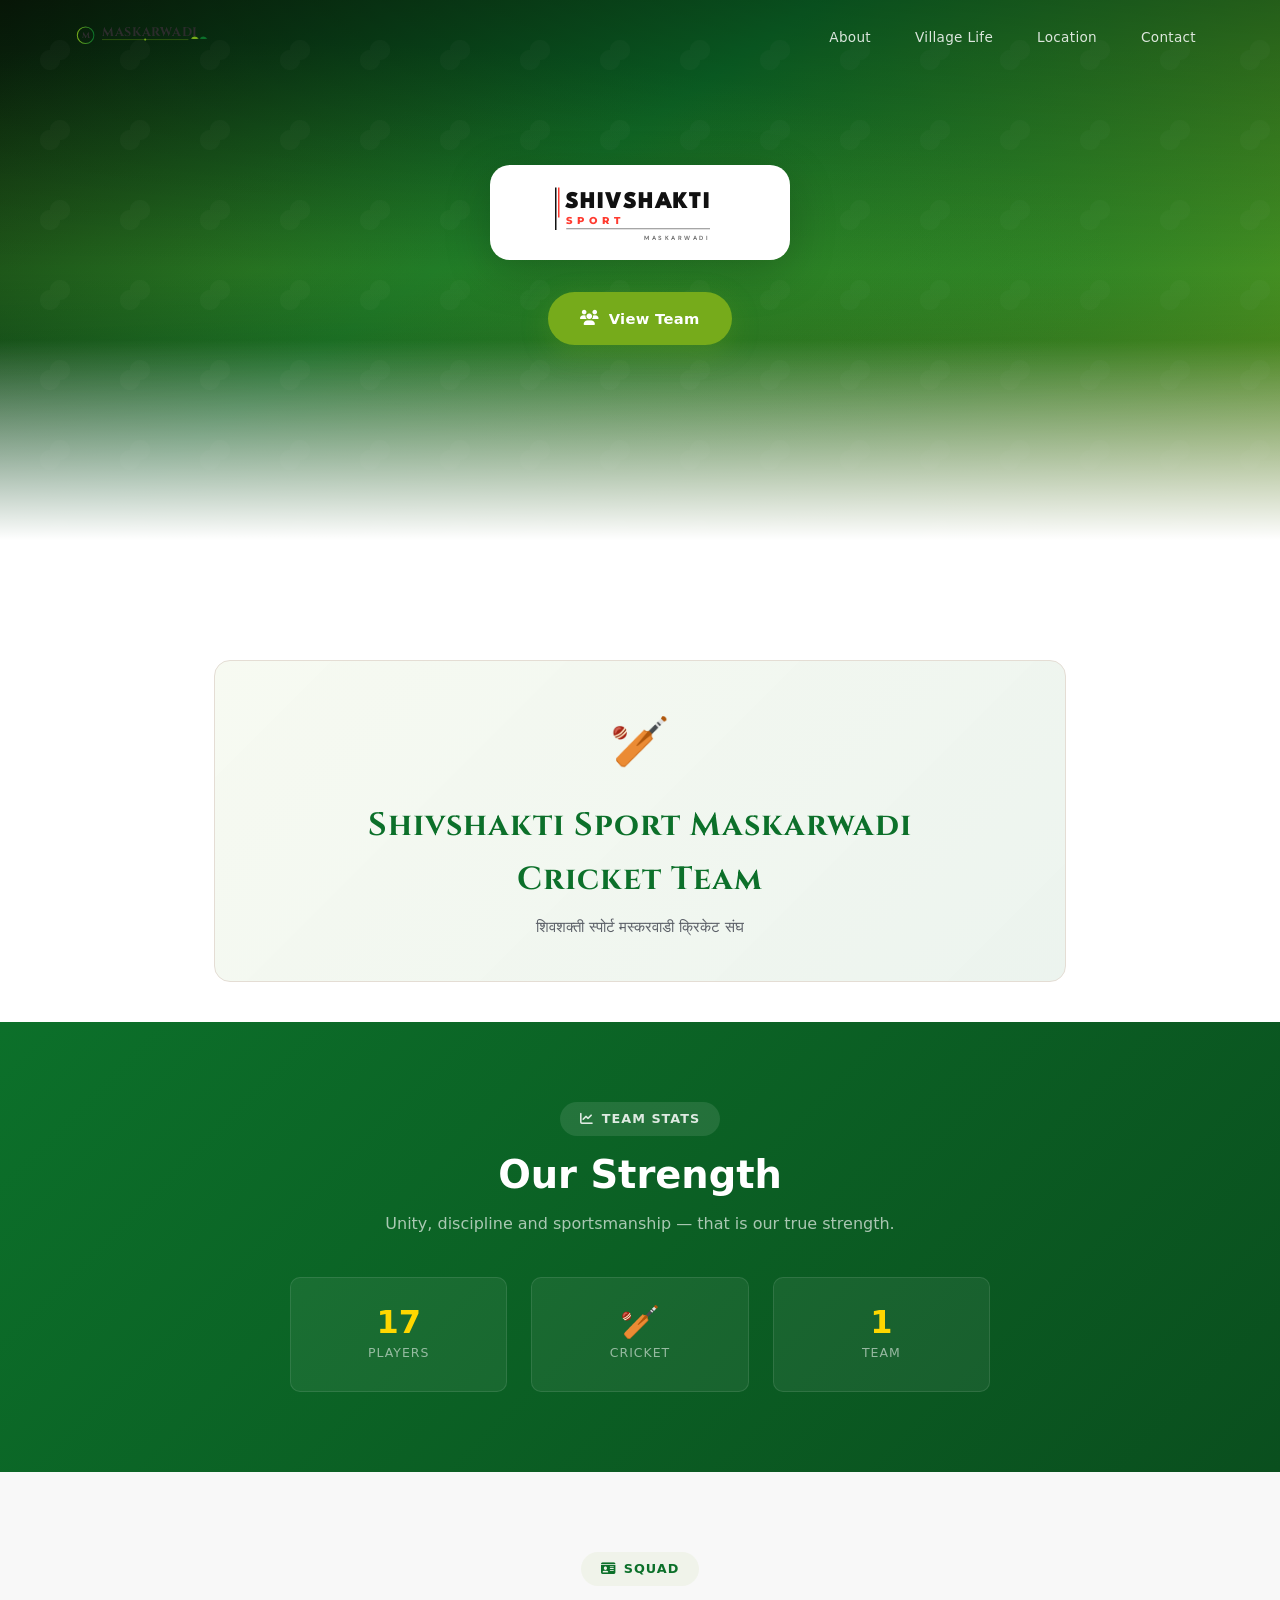
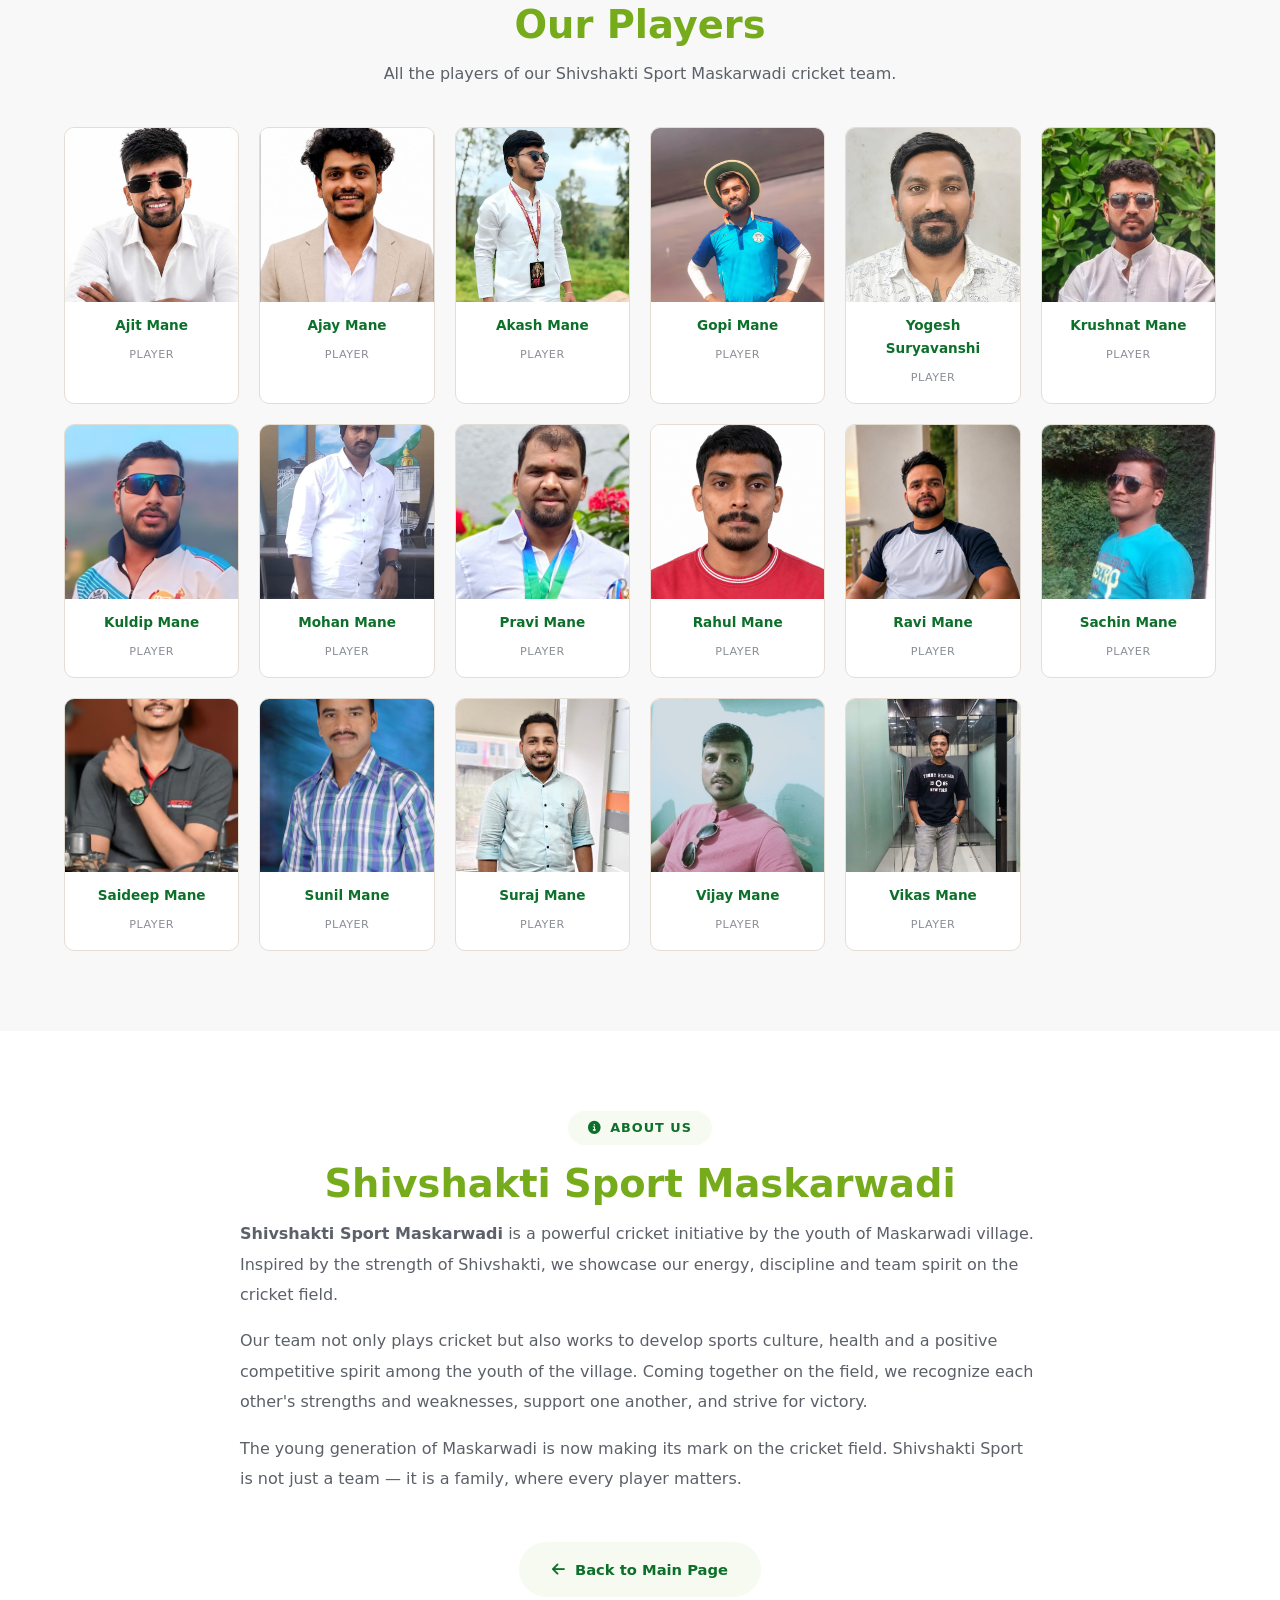
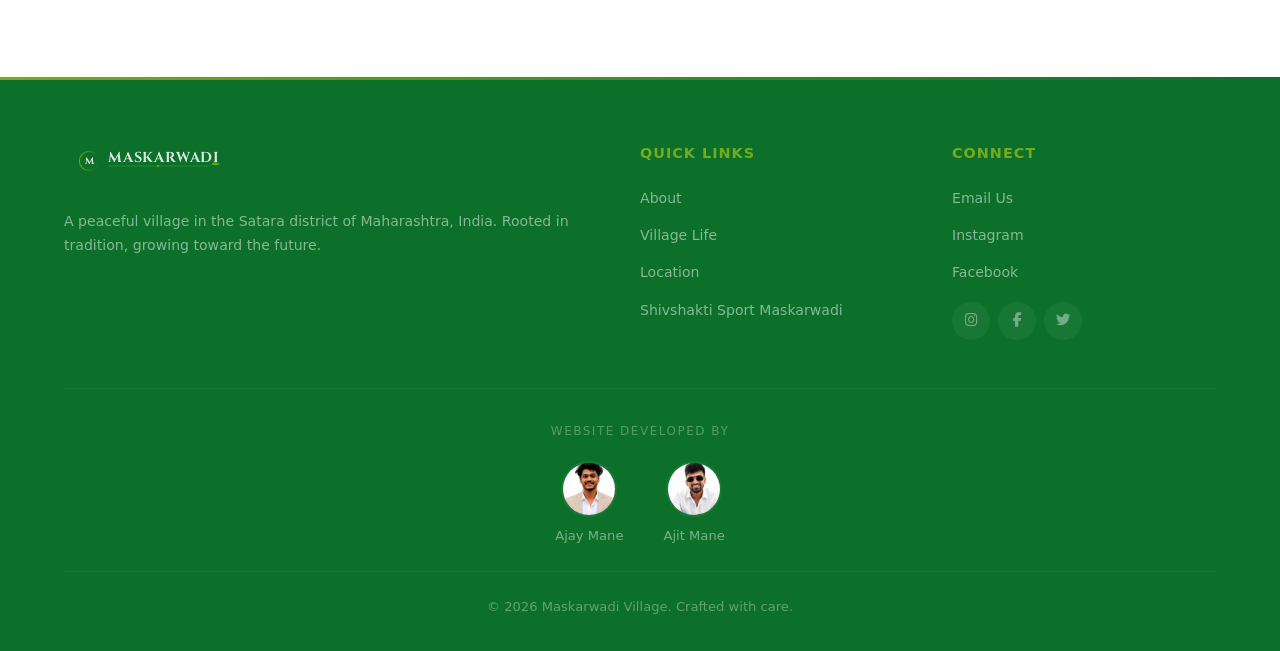
==== shivshakti-sport/index.html @ f5acf235 "Add SVG hero banner to Shivshakti Sport page with responsive sizing" ====
<!DOCTYPE html>
<html lang="en">
<head>
  <meta charset="UTF-8">
  <meta name="viewport" content="width=device-width, initial-scale=1.0">
  <meta name="description" content="Shivshakti Sport Maskarwadi — The pride of Maskarwadi cricket team. A symbol of sportsmanship, discipline and strength.">
  <title>Shivshakti Sport Maskarwadi Cricket Team</title>
  <link rel="preconnect" href="https://fonts.googleapis.com">
  <link rel="preconnect" href="https://fonts.gstatic.com" crossorigin>
  <link href="https://fonts.googleapis.com/css2?family=Cinzel:wght@600;700&family=Oswald:wght@500;600;700&family=League+Spartan:wght@900&family=Montserrat:wght@800&family=DM+Sans:wght@600&display=swap" rel="stylesheet">
  <link rel="stylesheet" href="/village.css">
  <link rel="stylesheet" href="https://cdnjs.cloudflare.com/ajax/libs/font-awesome/6.5.0/css/all.min.css">
  <link rel="icon" type="image/svg+xml" href="/favicon.svg">
  <style>
    /* ===== CRICKET TEAM PAGE STYLES ===== */

    /* ---- Hero ---- */
    .cricket-hero {
      position: relative;
      min-height: 60vh;
      display: flex;
      align-items: center;
      justify-content: center;
      background: linear-gradient(145deg, #0a1f0a 0%, #0C702A 40%, #76AB1B 100%);
      overflow: hidden;
      padding-top: 80px;
    }
    .cricket-hero::before {
      content: '';
      position: absolute;
      inset: 0;
      background:
        radial-gradient(ellipse at 20% 50%, rgba(118,171,27,0.25) 0%, transparent 60%),
        radial-gradient(ellipse at 80% 50%, rgba(12,112,42,0.35) 0%, transparent 60%),
        url("data:image/svg+xml,%3Csvg width='80' height='80' viewBox='0 0 80 80' xmlns='http://www.w3.org/2000/svg'%3E%3Cg fill='none' fill-rule='evenodd'%3E%3Cg fill='%23ffffff' fill-opacity='0.03'%3E%3Cpath d='M50 50c0-5.523 4.477-10 10-10s10 4.477 10 10-4.477 10-10 10c0 5.523-4.477 10-10 10s-10-4.477-10-10 4.477-10 10-10z'/%3E%3C/g%3E%3C/g%3E%3C/svg%3E");
      z-index: 0;
    }
    .cricket-hero .hero-overlay {
      position: absolute;
      inset: 0;
      z-index: 1;
      background: linear-gradient(180deg, rgba(0,0,0,0.30) 0%, transparent 50%, rgba(0,0,0,0.40) 100%);
    }
    .cricket-hero-content {
      position: relative;
      z-index: 2;
      text-align: center;
      padding: 40px 24px 50px;
      color: #fff;
      display: flex;
      flex-direction: column;
      align-items: center;
    }
    /* === Hero SVG Logo === */
    .hero-svg-wrap {
      width: 100%;
      max-width: 860px;
      border-radius: 20px;
      overflow: hidden;
      box-shadow: 0 12px 48px rgba(0,0,0,0.20);
      margin-bottom: 32px;
      line-height: 0;
    }
    .hero-svg-wrap svg {
      display: block;
      width: 100%;
      height: auto;
    }

    /* ---- Hero SVG Responsive ---- */
    @media (max-width: 768px) {
      .hero-svg-wrap { max-width: 95%; border-radius: 14px; }
    }
    @media (max-width: 480px) {
      .hero-svg-wrap { max-width: 98%; border-radius: 10px; }
    }

    /* ---- Sections ---- */
    .cricket-section {
      padding: 80px 0;
      position: relative;
    }
    .cricket-section--white { background: var(--bg); }
    .cricket-section--alt { background: var(--bg-alt); }
    .cricket-section--dark {
      background: linear-gradient(135deg, var(--green-dim), #0a4f1e);
      color: #fff;
    }

    .cricket-container {
      max-width: 1200px;
      margin: 0 auto;
      padding: 0 24px;
    }
    .cricket-container--narrow {
      max-width: 900px;
    }

    .cricket-section-tag {
      display: inline-flex;
      align-items: center;
      gap: 8px;
      padding: 6px 20px;
      border-radius: 50px;
      font-size: 0.8rem;
      font-weight: 600;
      letter-spacing: 1px;
      margin-bottom: 16px;
      text-transform: uppercase;
      background: var(--green-pale);
      color: var(--green-dim);
    }
    .cricket-section-tag--light {
      background: rgba(255,255,255,0.10);
      color: rgba(255,255,255,0.85);
    }
    .cricket-section-title {
      font-size: clamp(1.6rem, 3.5vw, 2.4rem);
      font-weight: 700;
      color: var(--green);
      margin-bottom: 12px;
      line-height: 1.2;
    }
    .cricket-section-title--light { color: #fff; }
    .cricket-section-sub {
      font-size: 1rem;
      color: var(--text-light);
      max-width: 600px;
      line-height: 1.7;
      margin-bottom: 40px;
    }
    .cricket-section-sub--light { color: rgba(255,255,255,0.65); }
    .cricket-text-center { text-align: center; }
    .cricket-text-center .cricket-section-sub { margin-left: auto; margin-right: auto; }

    /* ---- Team Title ---- */
    .team-title-wrap {
      text-align: center;
      padding: 40px 24px;
      border-radius: var(--radius);
      background: linear-gradient(135deg, var(--green-pale), var(--forest-pale));
      border: 1.5px solid var(--border-light);
    }
    .team-title-wrap .team-icon {
      font-size: 3rem;
      margin-bottom: 16px;
    }
    .team-title-wrap h2 {
      font-size: clamp(1.4rem, 3vw, 2rem);
      font-weight: 700;
      color: var(--green-dim);
      margin-bottom: 8px;
      font-family: 'Cinzel', Georgia, serif;
      letter-spacing: 1px;
    }
    .team-title-wrap p {
      font-size: 0.95rem;
      color: var(--text-light);
      margin: 0;
    }

    /* ---- Player Cards Grid ---- */
    .players-grid {
      display: grid;
      grid-template-columns: repeat(auto-fill, minmax(150px, 1fr));
      gap: 20px;
    }
    .player-card {
      background: var(--card-bg);
      border-radius: var(--radius-sm);
      border: 1.5px solid var(--border-light);
      overflow: hidden;
      transition: var(--transition);
      text-align: center;
      cursor: default;
    }
    .player-card:hover {
      transform: translateY(-5px);
      box-shadow: var(--shadow);
      border-color: var(--amber);
    }
    .player-card-img {
      width: 100%;
      aspect-ratio: 1 / 1;
      object-fit: cover;
      display: block;
      background: var(--bg-alt);
      transition: transform 0.4s ease;
    }
    .player-card:hover .player-card-img { transform: scale(1.05); }
    .player-card-body {
      padding: 12px 10px 14px;
    }
    .player-card-body h4 {
      font-size: 0.85rem;
      font-weight: 600;
      color: var(--green-dim);
      margin-bottom: 2px;
    }
    .player-card-body span {
      font-size: 0.7rem;
      color: var(--text-muted);
      text-transform: uppercase;
      letter-spacing: 0.5px;
    }
    .player-card .img-wrap {
      overflow: hidden;
    }

    /* ---- Team Stats ---- */
    .team-stats {
      display: grid;
      grid-template-columns: repeat(3, 1fr);
      gap: 24px;
      max-width: 700px;
      margin: 0 auto;
    }
    .team-stat {
      text-align: center;
      padding: 28px 16px;
      background: rgba(255,255,255,0.06);
      border-radius: var(--radius-sm);
      border: 1px solid rgba(255,255,255,0.10);
      transition: var(--transition);
    }
    .team-stat:hover {
      background: rgba(255,255,255,0.10);
      transform: translateY(-3px);
    }
    .team-stat .num {
      font-size: 2rem;
      font-weight: 800;
      color: #ffd700;
      line-height: 1;
      margin-bottom: 4px;
    }
    .team-stat .label {
      font-size: 0.78rem;
      color: rgba(255,255,255,0.55);
      text-transform: uppercase;
      letter-spacing: 1px;
    }

    /* ---- Description ---- */
    .desc-text {
      max-width: 800px;
      margin: 0 auto;
      font-size: 1rem;
      color: var(--text-light);
      line-height: 1.9;
    }
    .desc-text p { margin-bottom: 16px; }

    /* ---- Back Link ---- */
    .back-link-wrap {
      text-align: center;
      margin-top: 48px;
    }
    .back-link {
      display: inline-flex;
      align-items: center;
      gap: 10px;
      padding: 14px 32px;
      border-radius: 50px;
      background: var(--green-pale);
      color: var(--green-dim);
      font-weight: 600;
      font-size: 0.92rem;
      transition: var(--transition);
      border: 1.5px solid transparent;
    }
    .back-link:hover {
      background: var(--green);
      color: #fff;
      transform: translateY(-2px);
      box-shadow: var(--shadow-btn);
    }

    /* ---- Responsive ---- */
    @media (max-width: 992px) {
      .players-grid { grid-template-columns: repeat(4, 1fr); }
    }
    @media (max-width: 768px) {
      .cricket-hero { min-height: 50vh; }
      .cricket-hero-content { padding: 30px 16px 40px; }
      .cricket-section { padding: 48px 0; }
      .players-grid { grid-template-columns: repeat(3, 1fr); gap: 14px; }
      .team-stats { grid-template-columns: repeat(3, 1fr); gap: 12px; }
      .team-stat { padding: 20px 12px; }
      .team-stat .num { font-size: 1.5rem; }
    }
    @media (max-width: 480px) {
      .players-grid { grid-template-columns: repeat(2, 1fr); gap: 12px; }
      .player-card-body { padding: 8px 6px 10px; }
      .player-card-body h4 { font-size: 0.78rem; }
    }
  </style>
</head>
<body>

  <!-- ===== HEADER (exact same as index.html) ===== -->
  <header class="header" id="header">
    <div class="container">
      <a href="/" class="logo">
        <svg class="logo-svg" viewBox="0 0 900 220" xmlns="http://www.w3.org/2000/svg">
          <defs>
            <linearGradient id="hdrGrad" x1="0%" y1="0%" x2="100%" y2="0%">
              <stop offset="0%" stop-color="#76AB1B"/>
              <stop offset="100%" stop-color="#0C702A"/>
            </linearGradient>
          </defs>
          <g transform="translate(70,45)">
            <circle cx="55" cy="55" r="48" fill="none" stroke="url(#hdrGrad)" stroke-width="6"/>
            <text x="55" y="72" text-anchor="middle" font-family="Cinzel,Georgia,serif" font-size="48" font-weight="700" fill="currentColor">M</text>
          </g>
          <text x="220" y="105" font-family="Cinzel,Georgia,serif" font-size="72" font-weight="700" letter-spacing="4" fill="currentColor">MASKARWADI</text>
          <line x1="220" y1="125" x2="720" y2="125" stroke="#76AB1B" stroke-width="2"/>
          <circle cx="470" cy="125" r="6" fill="#76AB1B"/>
          <path d="M735 118 Q755 95 780 118 Q755 125 735 118Z" fill="#76AB1B"/>
          <path d="M785 118 Q805 95 830 118 Q805 125 785 118Z" fill="#0C702A"/>
        </svg>
      </a>
      <div class="nav-group">
        <nav>
          <ul class="nav-links" id="navLinks">
            <li><a href="/#about" onclick="closeNav()">About</a></li>
            <li><a href="/#life" onclick="closeNav()">Village Life</a></li>
            <li><a href="/#location" onclick="closeNav()">Location</a></li>
            <li><a href="/#contact" onclick="closeNav()">Contact</a></li>
          </ul>
        </nav>
        <button class="nav-toggle" id="navToggle" aria-label="Toggle navigation">
          <span></span><span></span><span></span>
        </button>
      </div>
    </div>
  </header>

  <!-- ===== CRICKET HERO ===== -->
  <section class="cricket-hero">
    <div class="hero-overlay"></div>
    <div class="cricket-hero-content">

      <div class="hero-svg-wrap">
        <svg viewBox="0 0 1200 380" xmlns="http://www.w3.org/2000/svg">
          <rect width="1200" height="380" fill="#ffffff"/>

          <!-- Side accent -->
          <rect x="260" y="90" width="6" height="170" fill="#111111"/>
          <rect x="272" y="90" width="6" height="120" fill="#FF3B30"/>

          <!-- SHIVSHAKTI -->
          <text x="300"
                y="170"
                font-family="'League Spartan', 'Arial Black', sans-serif"
                font-size="96"
                font-weight="900"
                letter-spacing="4"
                fill="#111111">
            SHIVSHAKTI
          </text>

          <!-- SPORT -->
          <text x="305"
                y="235"
                font-family="'Montserrat', Arial, sans-serif"
                font-size="38"
                font-weight="800"
                letter-spacing="20"
                fill="#FF3B30">
            SPORT
          </text>

          <!-- underline -->
          <line x1="305" y1="255" x2="880" y2="255"
                stroke="#111111"
                stroke-width="2"/>

          <!-- MASKARWADI -->
          <text x="880"
                y="300"
                text-anchor="end"
                font-family="'DM Sans', Arial, sans-serif"
                font-size="24"
                font-weight="600"
                letter-spacing="10"
                fill="#666666">
            MASKARWADI
          </text>
        </svg>
      </div>

      <a href="#team" class="btn btn-primary">
        <i class="fas fa-users"></i> View Team
      </a>
    </div>
  </section>

  <!-- ===== TEAM TITLE ===== -->
  <section class="cricket-section cricket-section--white" style="padding-top:120px;padding-bottom:40px;">
    <div class="cricket-container cricket-container--narrow">
      <div class="team-title-wrap">
        <div class="team-icon">🏏</div>
        <h2>Shivshakti Sport Maskarwadi<br>Cricket Team</h2>
        <p>शिवशक्ती स्पोर्ट मस्करवाडी क्रिकेट संघ</p>
      </div>
    </div>
  </section>

  <!-- ===== TEAM STATS ===== -->
  <section class="cricket-section cricket-section--dark">
    <div class="cricket-container">
      <div class="cricket-text-center">
        <span class="cricket-section-tag cricket-section-tag--light">
          <i class="fas fa-chart-line"></i> Team Stats
        </span>
        <h2 class="cricket-section-title cricket-section-title--light">Our Strength</h2>
        <p class="cricket-section-sub cricket-section-sub--light" style="margin-left:auto;margin-right:auto;">
          Unity, discipline and sportsmanship — that is our true strength.
        </p>
      </div>
      <div class="team-stats">
        <div class="team-stat">
          <div class="num">17</div>
          <div class="label">Players</div>
        </div>
        <div class="team-stat">
          <div class="num">🏏</div>
          <div class="label">Cricket</div>
        </div>
        <div class="team-stat">
          <div class="num">1</div>
          <div class="label">Team</div>
        </div>
      </div>
    </div>
  </section>

  <!-- ===== TEAM SQUAD ===== -->
  <section class="cricket-section cricket-section--alt" id="team">
    <div class="cricket-container">
      <div class="cricket-text-center">
        <span class="cricket-section-tag">
          <i class="fas fa-id-card"></i> Squad
        </span>
        <h2 class="cricket-section-title">Our Players</h2>
        <p class="cricket-section-sub" style="margin-left:auto;margin-right:auto;">
          All the players of our Shivshakti Sport Maskarwadi cricket team.
        </p>
      </div>

      <div class="players-grid">
        <!-- Ajit Mane -->
        <div class="player-card">
          <div class="img-wrap">
            <img src="/Images/ajit-mane.jpg" alt="Ajit Mane" class="player-card-img" loading="lazy">
          </div>
          <div class="player-card-body">
            <h4>Ajit Mane</h4>
            <span>Player</span>
          </div>
        </div>

        <!-- Ajay Mane -->
        <div class="player-card">
          <div class="img-wrap">
            <img src="/Images/Ajay Mane.jpeg" alt="Ajay Mane" class="player-card-img" loading="lazy">
          </div>
          <div class="player-card-body">
            <h4>Ajay Mane</h4>
            <span>Player</span>
          </div>
        </div>

        <!-- Akash Mane -->
        <div class="player-card">
          <div class="img-wrap">
            <img src="/Images/Akash.jpeg" alt="Akash Mane" class="player-card-img" loading="lazy">
          </div>
          <div class="player-card-body">
            <h4>Akash Mane</h4>
            <span>Player</span>
          </div>
        </div>

        <!-- Gopi Mane -->
        <div class="player-card">
          <div class="img-wrap">
            <img src="/Images/Gopi.jpeg" alt="Gopi Mane" class="player-card-img" loading="lazy">
          </div>
          <div class="player-card-body">
            <h4>Gopi Mane</h4>
            <span>Player</span>
          </div>
        </div>

        <!-- Yogesh Suryavanshi -->
        <div class="player-card">
          <div class="img-wrap">
            <img src="/Images/Yogesh.jpeg" alt="Yogesh Suryavanshi" class="player-card-img" loading="lazy">
          </div>
          <div class="player-card-body">
            <h4>Yogesh Suryavanshi</h4>
            <span>Player</span>
          </div>
        </div>

        <!-- Krushnat Mane -->
        <div class="player-card">
          <div class="img-wrap">
            <img src="/Images/Krushnat.jpeg" alt="Krushnat Mane" class="player-card-img" loading="lazy">
          </div>
          <div class="player-card-body">
            <h4>Krushnat Mane</h4>
            <span>Player</span>
          </div>
        </div>

        <!-- Kuldip Mane -->
        <div class="player-card">
          <div class="img-wrap">
            <img src="/Images/Kuldip.jpeg" alt="Kuldip Mane" class="player-card-img" loading="lazy">
          </div>
          <div class="player-card-body">
            <h4>Kuldip Mane</h4>
            <span>Player</span>
          </div>
        </div>

        <!-- Mohan Mane -->
        <div class="player-card">
          <div class="img-wrap">
            <img src="/Images/Mohan Mane.jpeg" alt="Mohan Mane" class="player-card-img" loading="lazy">
          </div>
          <div class="player-card-body">
            <h4>Mohan Mane</h4>
            <span>Player</span>
          </div>
        </div>

        <!-- Pravi Mane -->
        <div class="player-card">
          <div class="img-wrap">
            <img src="/Images/Pravi mane.jpeg" alt="Pravi Mane" class="player-card-img" loading="lazy">
          </div>
          <div class="player-card-body">
            <h4>Pravi Mane</h4>
            <span>Player</span>
          </div>
        </div>

        <!-- Rahul Mane -->
        <div class="player-card">
          <div class="img-wrap">
            <img src="/Images/Rahul Mane.jpeg" alt="Rahul Mane" class="player-card-img" loading="lazy">
          </div>
          <div class="player-card-body">
            <h4>Rahul Mane</h4>
            <span>Player</span>
          </div>
        </div>

        <!-- Ravi Mane -->
        <div class="player-card">
          <div class="img-wrap">
            <img src="/Images/Ravi.jpeg" alt="Ravi Mane" class="player-card-img" loading="lazy">
          </div>
          <div class="player-card-body">
            <h4>Ravi Mane</h4>
            <span>Player</span>
          </div>
        </div>

        <!-- Sachin Mane -->
        <div class="player-card">
          <div class="img-wrap">
            <img src="/Images/Sachin.jpeg" alt="Sachin Mane" class="player-card-img" loading="lazy">
          </div>
          <div class="player-card-body">
            <h4>Sachin Mane</h4>
            <span>Player</span>
          </div>
        </div>

        <!-- Saideep Mane -->
        <div class="player-card">
          <div class="img-wrap">
            <img src="/Images/Saideep mane.jpeg" alt="Saideep Mane" class="player-card-img" loading="lazy">
          </div>
          <div class="player-card-body">
            <h4>Saideep Mane</h4>
            <span>Player</span>
          </div>
        </div>

        <!-- Sunil Mane -->
        <div class="player-card">
          <div class="img-wrap">
            <img src="/Images/Sunil Mane.jpeg" alt="Sunil Mane" class="player-card-img" loading="lazy">
          </div>
          <div class="player-card-body">
            <h4>Sunil Mane</h4>
            <span>Player</span>
          </div>
        </div>

        <!-- Suraj Mane -->
        <div class="player-card">
          <div class="img-wrap">
            <img src="/Images/Suraj.jpeg" alt="Suraj Mane" class="player-card-img" loading="lazy">
          </div>
          <div class="player-card-body">
            <h4>Suraj Mane</h4>
            <span>Player</span>
          </div>
        </div>

        <!-- Vijay Mane -->
        <div class="player-card">
          <div class="img-wrap">
            <img src="/Images/Vijay mane.jpeg" alt="Vijay Mane" class="player-card-img" loading="lazy">
          </div>
          <div class="player-card-body">
            <h4>Vijay Mane</h4>
            <span>Player</span>
          </div>
        </div>

        <!-- Vikas Mane -->
        <div class="player-card">
          <div class="img-wrap">
            <img src="/Images/Vikas Mane.jpeg" alt="Vikas Mane" class="player-card-img" loading="lazy">
          </div>
          <div class="player-card-body">
            <h4>Vikas Mane</h4>
            <span>Player</span>
          </div>
        </div>
      </div>
    </div>
  </section>

  <!-- ===== ABOUT THE TEAM ===== -->
  <section class="cricket-section cricket-section--white">
    <div class="cricket-container cricket-container--narrow">
      <div class="cricket-text-center">
        <span class="cricket-section-tag">
          <i class="fas fa-info-circle"></i> About Us
        </span>
        <h2 class="cricket-section-title">Shivshakti Sport Maskarwadi</h2>
      </div>
      <div class="desc-text">
        <p>
          <strong>Shivshakti Sport Maskarwadi</strong> is a powerful cricket initiative by the youth of Maskarwadi village.
          Inspired by the strength of Shivshakti, we showcase our energy, discipline and team spirit on the cricket field.
        </p>
        <p>
          Our team not only plays cricket but also works to develop sports culture, health and a positive competitive
          spirit among the youth of the village. Coming together on the field, we recognize each other's strengths
          and weaknesses, support one another, and strive for victory.
        </p>
        <p>
          The young generation of Maskarwadi is now making its mark on the cricket field.
          Shivshakti Sport is not just a team — it is a family, where every player matters.
        </p>
      </div>
      <div class="back-link-wrap">
        <a href="/" class="back-link">
          <i class="fas fa-arrow-left"></i> Back to Main Page
        </a>
      </div>
    </div>
  </section>

  <!-- ===== FOOTER (exact same as index.html) ===== -->
  <footer class="footer">
    <div class="container">
      <div class="footer-grid">
        <div class="footer-brand">
          <svg class="footer-logo-svg" viewBox="0 0 900 220" xmlns="http://www.w3.org/2000/svg">
            <defs>
              <linearGradient id="ftrGrad" x1="0%" y1="0%" x2="100%" y2="0%">
                <stop offset="0%" stop-color="#76AB1B"/>
                <stop offset="100%" stop-color="#0C702A"/>
              </linearGradient>
            </defs>
            <g transform="translate(70,45)">
              <circle cx="55" cy="55" r="48" fill="none" stroke="url(#ftrGrad)" stroke-width="6"/>
              <text x="55" y="72" text-anchor="middle" font-family="Cinzel,Georgia,serif" font-size="48" font-weight="700" fill="#fff">M</text>
            </g>
            <text x="220" y="105" font-family="Cinzel,Georgia,serif" font-size="72" font-weight="700" letter-spacing="4" fill="#fff">MASKARWADI</text>
            <line x1="220" y1="125" x2="720" y2="125" stroke="#76AB1B" stroke-width="2"/>
            <circle cx="470" cy="125" r="6" fill="#76AB1B"/>
            <path d="M735 118 Q755 95 780 118 Q755 125 735 118Z" fill="#76AB1B"/>
            <path d="M785 118 Q805 95 830 118 Q805 125 785 118Z" fill="#0C702A"/>
          </svg>
          <p>A peaceful village in the Satara district of Maharashtra, India. Rooted in tradition, growing toward the future.</p>
        </div>
        <div>
          <h4>Quick Links</h4>
          <ul>
            <li><a href="/#about">About</a></li>
            <li><a href="/#life">Village Life</a></li>
            <li><a href="/#location">Location</a></li>
            <li><a href="/shivshakti-sport">Shivshakti Sport Maskarwadi</a></li>
          </ul>
        </div>
        <div>
          <h4>Connect</h4>
          <ul>
            <li><a href="mailto:maskarwadifoundation@gmail.com">Email Us</a></li>
            <li><a href="#">Instagram</a></li>
            <li><a href="#">Facebook</a></li>
          </ul>
          <div class="footer-social">
            <a href="#" aria-label="Instagram"><i class="fab fa-instagram"></i></a>
            <a href="#" aria-label="Facebook"><i class="fab fa-facebook-f"></i></a>
            <a href="#" aria-label="Twitter"><i class="fab fa-twitter"></i></a>
          </div>
        </div>
      </div>

      <div class="footer-dev">
        <h4>Website Developed By</h4>
        <div class="footer-dev-grid">
          <div class="footer-dev-card">
            <img src="/Images/ajay-mane.jpg" alt="Ajay Mane" class="footer-dev-img" loading="lazy">
            <span class="footer-dev-name">Ajay Mane</span>
          </div>
          <div class="footer-dev-card">
            <img src="/Images/ajit-mane.jpg" alt="Ajit Mane" class="footer-dev-img" loading="lazy">
            <span class="footer-dev-name">Ajit Mane</span>
          </div>
        </div>
      </div>

      <div class="footer-bottom">
        <p>&copy; 2026 Maskarwadi Village. Crafted with care.</p>
      </div>
    </div>
  </footer>

  <!-- ===== NAV TOGGLE SCRIPT ===== -->
  <script>
    const navToggle = document.getElementById('navToggle');
    const navLinks = document.getElementById('navLinks');
    navToggle.addEventListener('click', () => {
      navToggle.classList.toggle('open');
      navLinks.classList.toggle('open');
    });
    function closeNav() {
      navToggle.classList.remove('open');
      navLinks.classList.remove('open');
    }

    // ===== Header scroll effect =====
    const header = document.getElementById('header');
    window.addEventListener('scroll', () => {
      header.classList.toggle('scrolled', window.scrollY > 60);
    });

    // ===== Smooth click for nav links =====
    document.querySelectorAll('a[href^="#"]').forEach(anchor => {
      anchor.addEventListener('click', function(e) {
        const href = this.getAttribute('href');
        if (href === '#') return;
        e.preventDefault();
        const target = document.querySelector(href);
        if (target) {
          const offset = header.offsetHeight + 10;
          const targetPos = target.getBoundingClientRect().top + window.scrollY - offset;
          window.scrollTo({ top: targetPos, behavior: 'smooth' });
        }
      });
    });
  </script>
</body>
</html>
---- village.css ----
/* ============================================================
   MASKARWADI — Fresh Green & White
   Clean, professional, and vibrant.
   ============================================================ */

/* ===== RESET & BASE ===== */
*, *::before, *::after { box-sizing: border-box; margin: 0; padding: 0; }

:root {
  /* ---- Core Palette ---- */
  --green:         #76AB1B;
  --green-dim:     #0C702A;
  --green-pale:    rgba(118,171,27,0.06);
  --forest:        #0C702A;
  --forest-dim:    #095522;
  --forest-pale:   rgba(12,112,42,0.08);

  /* Buttons use the primary greens */
  --amber:         #76AB1B;
  --amber-dim:     #0C702A;
  --amber-pale:    rgba(118,171,27,0.12);

  /* ---- Backgrounds ---- */
  --bg:            #FFFFFF;
  --bg-alt:        #F8F8F8;
  --card-bg:       #FFFFFF;
  --white:         #FFFFFF;

  /* ---- Text ---- */
  --text:          #2C2C2C;
  --text-light:    #5C6068;
  --text-muted:    #8A8E96;

  /* ---- Borders & Surfaces ---- */
  --border:        #D4CCC2;
  --border-light:  #E4DDD4;
  --shadow-sm:     0 2px 8px rgba(0,0,0,0.04);
  --shadow:        0 8px 32px rgba(0,0,0,0.07);
  --shadow-lg:     0 16px 48px rgba(0,0,0,0.10);
  --shadow-btn:    0 8px 28px rgba(118,171,27,0.25);
  --radius:        16px;
  --radius-sm:     10px;
  --radius-full:   50px;

  /* ---- Transitions ---- */
  --transition:    0.35s cubic-bezier(0.25, 0.46, 0.45, 0.94);
  --transition-bounce: 0.5s cubic-bezier(0.34, 1.56, 0.64, 1);
}

html { scroll-behavior: smooth; }

body {
  font-family: 'Segoe UI', system-ui, -apple-system, sans-serif;
  color: var(--text);
  background: var(--bg);
  line-height: 1.7;
  overflow-x: hidden;
  -webkit-font-smoothing: antialiased;
}

::selection { background: var(--amber); color: #fff; }

img { max-width: 100%; height: auto; display: block; }
a { color: inherit; text-decoration: none; }
ul { list-style: none; }
.container { max-width: 1200px; margin: 0 auto; padding: 0 24px; }

/* ===== SCROLL INDICATOR ===== */
.scroll-progress {
  position: fixed; top: 0; left: 0; height: 3px;
  background: linear-gradient(90deg, var(--amber), var(--forest));
  z-index: 1001; width: 0%;
  transition: width 0.1s ease;
}

/* ============================================================
   HEADER
   ============================================================ */
.header {
  position: fixed; top: 0; left: 0; right: 0; z-index: 1000;
  padding: 18px 0;
  background: transparent;
  transition: var(--transition);
}
.header.scrolled {
  background: rgba(255,255,255,0.92);
  backdrop-filter: blur(18px);
  box-shadow: var(--shadow-sm);
  padding: 10px 0;
}
.header .container {
  display: flex; align-items: center; justify-content: space-between;
}
.logo { display: flex; align-items: center; flex-shrink: 0; }
.logo-svg { height: 38px; width: auto; flex-shrink: 0; }

.nav-group { display: flex; align-items: center; gap: 10px; }
.nav-links { display: flex; gap: 4px; align-items: center; }
.nav-links a {
  padding: 8px 20px; border-radius: var(--radius-full);
  font-size: 0.85rem; font-weight: 500;
  color: rgba(255,255,255,0.85);
  transition: var(--transition);
  white-space: nowrap;
  letter-spacing: 0.3px;
}
.header.scrolled .nav-links a { color: var(--text-light); }
.nav-links a:hover {
  background: rgba(255,255,255,0.08);
  color: #fff;
}
.header.scrolled .nav-links a:hover {
  background: var(--green-pale);
  color: var(--green);
}

/* ===== LANGUAGE TOGGLE ===== */
.lang-toggle {
  display: flex; align-items: center; gap: 3px;
  background: rgba(255,255,255,0.10);
  backdrop-filter: blur(8px);
  border: 1.5px solid rgba(255,255,255,0.15);
  border-radius: var(--radius-full);
  padding: 3px;
  flex-shrink: 0;
  margin-left: 6px;
  transition: var(--transition);
}
.header.scrolled .lang-toggle {
  background: var(--white);
  border-color: var(--border-light);
  box-shadow: var(--shadow-sm);
}
.lang-btn {
  padding: 5px 14px; border-radius: var(--radius-full);
  font-size: 0.78rem; font-weight: 600;
  border: none; cursor: pointer;
  background: transparent; color: rgba(255,255,255,0.6);
  transition: var(--transition);
  font-family: inherit;
  letter-spacing: 0.5px;
}
.header.scrolled .lang-btn { color: var(--text-muted); }
.lang-btn.active {
  background: var(--green);
  color: #fff;
}
.header.scrolled .lang-btn.active { color: #fff; }
.lang-btn:not(.active):hover { color: #fff; }
.header.scrolled .lang-btn:not(.active):hover { color: var(--text); }

.nav-toggle {
  display: none; flex-direction: column; gap: 5px;
  background: none; border: none; cursor: pointer; padding: 4px;
}
.nav-toggle span {
  width: 24px; height: 2px; border-radius: 2px;
  background: var(--white); transition: var(--transition);
}
.header.scrolled .nav-toggle span { background: var(--text); }

/* ============================================================
   HERO
   ============================================================ */
.hero {
  position: relative; min-height: 100vh;
  display: flex; align-items: center; justify-content: center;
  overflow: hidden;
}
.hero-bg { position: absolute; inset: 0; z-index: 0; }
.hero-bg img { width: 100%; height: 100%; object-fit: cover; }

.hero-overlay {
  position: absolute; inset: 0; z-index: 1;
  background: linear-gradient(135deg,
    rgba(12,112,42,0.55) 0%,
    rgba(118,171,27,0.18) 50%,
    rgba(12,112,42,0.35) 100%);
}
.hero-overlay::after {
  content: ''; position: absolute; bottom: 0; left: 0; right: 0;
  height: 200px;
  background: linear-gradient(transparent, var(--bg));
}
.hero-content {
  position: relative; z-index: 2; text-align: center;
  padding: 120px 24px 60px; max-width: 800px;
}
.hero-badge {
  display: inline-flex; align-items: center; gap: 8px;
  background: rgba(255,255,255,0.08);
  backdrop-filter: blur(12px);
  border: 1px solid rgba(255,255,255,0.15);
  padding: 8px 22px; border-radius: var(--radius-full);
  font-size: 0.85rem; font-weight: 500;
  color: rgba(255,255,255,0.90);
  margin-bottom: 28px;
  letter-spacing: 0.5px;
}
.hero-badge i { color: var(--amber); }
.hero h1 {
  font-size: clamp(2.4rem, 7vw, 4.8rem);
  font-weight: 700; line-height: 1.12;
  margin-bottom: 20px;
  color: #fff;
}
.hero p {
  font-size: 1.1rem; color: rgba(255,255,255,0.80);
  max-width: 600px; margin: 0 auto 36px;
  line-height: 1.7;
}
.hero-buttons { display: flex; gap: 12px; justify-content: center; flex-wrap: wrap; }

/* ---- Buttons ---- */
.btn {
  display: inline-flex; align-items: center; gap: 10px;
  padding: 14px 32px; border-radius: var(--radius-full);
  font-weight: 600; font-size: 0.92rem;
  transition: var(--transition); cursor: pointer;
  border: none; letter-spacing: 0.3px;
}
.btn-primary {
  background: var(--amber);
  color: #fff;
  box-shadow: var(--shadow-btn);
}
.btn-primary:hover {
  background: var(--amber-dim);
  transform: translateY(-2px);
  box-shadow: 0 12px 32px rgba(118,171,27,0.30);
}
.btn-secondary {
  background: rgba(255,255,255,0.10);
  backdrop-filter: blur(8px);
  border: 1.5px solid rgba(255,255,255,0.18);
  color: #fff;
}
.btn-secondary:hover {
  transform: translateY(-2px);
  background: rgba(118,171,27,0.10);
  border-color: var(--amber);
}

/* ---- Hero Scroll ---- */
.hero-scroll {
  position: absolute; bottom: 36px; left: 50%; transform: translateX(-50%);
  z-index: 2; display: flex; flex-direction: column; align-items: center;
  gap: 8px; color: rgba(255,255,255,0.5); font-size: 0.75rem;
  letter-spacing: 1.5px; text-transform: uppercase;
  animation: bob 2.5s ease-in-out infinite;
}
@keyframes bob {
  0%, 100% { transform: translateX(-50%) translateY(0); }
  50% { transform: translateX(-50%) translateY(-6px); }
}
.hero-scroll .mouse {
  width: 20px; height: 32px;
  border: 2px solid rgba(255,255,255,0.2);
  border-radius: 10px; position: relative;
}
.hero-scroll .mouse::after {
  content: ''; position: absolute; top: 6px; left: 50%; transform: translateX(-50%);
  width: 2px; height: 6px;
  background: var(--amber);
  border-radius: 2px;
  animation: scrollWheel 1.6s ease-in-out infinite;
}
@keyframes scrollWheel {
  0%, 100% { opacity: 1; transform: translateX(-50%) translateY(0); }
  50% { opacity: 0.2; transform: translateX(-50%) translateY(8px); }
}

/* ============================================================
   SECTION COMMON
   ============================================================ */
section { padding: 100px 0; position: relative; }

.section-tag {
  display: inline-flex; align-items: center; gap: 8px;
  padding: 6px 20px;
  border-radius: var(--radius-full);
  font-size: 0.8rem; font-weight: 600;
  letter-spacing: 0.5px; margin-bottom: 16px;
  text-transform: uppercase;
}
.section-tag--green {
  background: var(--green-pale);
  color: var(--green-dim);
}
.section-tag--forest {
  background: var(--forest-pale);
  color: var(--forest);
}
.section-title {
  font-size: clamp(1.8rem, 3.8vw, 2.6rem);
  font-weight: 700;
  color: var(--green);
  margin-bottom: 16px; line-height: 1.2;
  letter-spacing: -0.3px;
}
.section-subtitle {
  font-size: 1.05rem; color: var(--text-light);
  max-width: 600px; margin-bottom: 48px;
  line-height: 1.6;
}
.text-center { text-align: center; }
.text-center .section-subtitle { margin-left: auto; margin-right: auto; }

/* ============================================================
   DECORATIVE SECTION DIVIDERS
   ============================================================ */
.section-divider {
  position: relative; height: 60px; overflow: hidden;
  margin-top: -1px;
}
.section-divider svg {
  position: absolute; bottom: 0; width: 100%; height: 60px;
}
.section-divider--top { transform: rotate(180deg); }

/* ============================================================
   ABOUT SECTION
   ============================================================ */
.about-section {
  background: var(--white);
  position: relative;
}
.about-section::before {
  content: '';
  position: absolute; top: 0; left: 0; right: 0;
  height: 4px;
  background: linear-gradient(90deg, var(--amber), var(--forest), var(--green));
}
.about-grid {
  display: grid; grid-template-columns: 1fr 1fr;
  gap: 60px; align-items: start;
}
.about-image-wrap {
  position: relative; border-radius: var(--radius); overflow: hidden;
  box-shadow: var(--shadow-lg);
}
.about-image-wrap img {
  width: 100%; height: 450px; object-fit: cover;
  transition: transform 0.6s ease;
}
.about-image-wrap:hover img { transform: scale(1.04); }

.about-text h3 {
  font-size: 1.5rem;
  color: var(--green);
  margin-bottom: 16px;
  font-weight: 700;
}
.about-text p { margin-bottom: 16px; color: var(--text-light); line-height: 1.8; }
.about-text .highlight { color: var(--forest); font-weight: 600; }
.about-stats {
  display: grid; grid-template-columns: repeat(2, 1fr);
  gap: 16px; margin-top: 32px;
  max-width: 320px;
}
.about-stat {
  text-align: center; padding: 24px 16px;
  background: var(--card-bg);
  border-radius: var(--radius-sm);
  border: 1.5px solid var(--border-light);
  transition: var(--transition);
}
.about-stat:hover {
  transform: translateY(-3px);
  border-color: var(--amber);
  box-shadow: var(--shadow);
}
.about-stat .num {
  font-size: 1.75rem; font-weight: 800;
  color: var(--amber-dim);
  line-height: 1;
  margin-bottom: 4px;
}
.about-stat .label { font-size: 0.8rem; color: var(--text-muted); font-weight: 500; text-transform: uppercase; letter-spacing: 0.5px; }

/* ============================================================
   SVG ICON (shared)
   ============================================================ */
.svg-icon { width: 28px; height: 28px; }
.feature-icon .svg-icon { width: 28px; height: 28px; }
.svg-icon path, .svg-icon circle, .svg-icon rect, .svg-icon line {
  stroke: currentColor;
  stroke-width: 1.8;
  stroke-linecap: round;
  stroke-linejoin: round;
  fill: none;
}

/* ============================================================
   VILLAGE LIFE / FEATURES
   ============================================================ */
.features-section {
  background: var(--bg-alt);
  position: relative;
}
.features-grid {
  display: grid; grid-template-columns: repeat(3, 1fr);
  gap: 24px; margin-top: 16px;
}
.feature-card {
  background: var(--card-bg); padding: 32px 26px;
  border-radius: var(--radius);
  transition: var(--transition);
  text-align: center;
  border: 1.5px solid var(--border-light);
}
.feature-card:hover {
  transform: translateY(-4px);
  box-shadow: var(--shadow);
  border-color: var(--amber);
}
.feature-card:nth-child(3):hover,
.feature-card:nth-child(4):hover {
  border-color: var(--forest);
}

.feature-icon {
  width: 64px; height: 64px; border-radius: 50%;
  display: flex; align-items: center; justify-content: center;
  margin: 0 auto 18px;
  transition: var(--transition);
  color: var(--amber-dim);
  background: var(--amber-pale);
}
.feature-card:nth-child(3) .feature-icon,
.feature-card:nth-child(4) .feature-icon {
  background: var(--forest-pale);
  color: var(--forest);
}
.feature-card:nth-child(5) .feature-icon {
  background: var(--forest-pale);
  color: var(--forest);
}

.feature-card h3 {
  font-size: 1.1rem;
  color: var(--green);
  margin-bottom: 10px;
  font-weight: 600;
}
.feature-card p { font-size: 0.9rem; color: var(--text-light); line-height: 1.65; }

/* ============================================================
   LOCATION
   ============================================================ */
.location-section {
  background: var(--white);
  position: relative;
}
.location-grid { display: grid; grid-template-columns: 1fr 1fr; gap: 48px; align-items: center; }
.location-info h3 {
  font-size: 1.5rem;
  color: var(--forest);
  margin-bottom: 12px;
  font-weight: 700;
}
.location-info p { color: var(--text-light); margin-bottom: 20px; line-height: 1.8; }
.location-details { display: grid; gap: 12px; }
.location-detail {
  display: flex; align-items: center; gap: 16px;
  padding: 16px 20px;
  background: var(--card-bg);
  border-radius: var(--radius-sm);
  border: 1.5px solid var(--border-light);
  transition: var(--transition);
}
.location-detail:hover {
  transform: translateX(4px);
  border-color: var(--forest);
  box-shadow: var(--shadow-sm);
}
.location-detail .icon {
  width: 42px; height: 42px; border-radius: 50%;
  display: flex; align-items: center; justify-content: center; flex-shrink: 0;
  background: var(--forest-pale);
  color: var(--forest);
}
.location-detail:nth-child(3) .icon { background: var(--amber-pale); color: var(--amber-dim); }
.location-detail .icon .svg-icon { width: 18px; height: 18px; }
.location-detail .info h4 { font-size: 0.9rem; color: var(--green); font-weight: 600; }
.location-detail .info p { font-size: 0.82rem; color: var(--text-muted); margin: 0; }

.location-map {
  border-radius: var(--radius); overflow: hidden;
  box-shadow: var(--shadow-lg);
  height: 350px;
  border: 1.5px solid var(--border-light);
}
.location-map iframe { width: 100%; height: 100%; border: 0; }

/* ============================================================
   CTA
   ============================================================ */
.cta-section {
  background: linear-gradient(135deg, var(--green) 0%, var(--green-dim) 100%);
  position: relative; overflow: hidden;
}
.cta-section .container { position: relative; z-index: 1; text-align: center; }
.cta-section h2 {
  font-size: clamp(1.8rem, 3.5vw, 2.4rem);
  font-weight: 700;
  color: #fff;
  margin-bottom: 12px;
}
.cta-section p {
  color: rgba(255,255,255,0.70);
  font-size: 1rem; max-width: 520px;
  margin: 0 auto 32px;
  line-height: 1.7;
}
.cta-section .btn-secondary {
  background: var(--amber);
  color: #fff;
  border: none;
  font-size: 1rem;
  padding: 16px 40px;
  box-shadow: var(--shadow-btn);
}
.cta-section .btn-secondary:hover {
  background: var(--amber-dim);
  transform: translateY(-2px);
}

/* ============================================================
   FOOTER
   ============================================================ */
.footer {
  background: var(--green-dim);
  color: rgba(255,255,255,0.55);
  padding: 64px 0 32px;
  position: relative;
}
.footer::before {
  content: '';
  position: absolute; top: 0; left: 0; right: 0;
  height: 3px;
  background: linear-gradient(90deg, var(--amber), var(--forest));
}
.footer-grid { display: grid; grid-template-columns: 2fr 1fr 1fr; gap: 48px; margin-bottom: 48px; }
.footer-logo-svg { height: 44px; width: auto; margin-bottom: 16px; opacity: 0.85; }
.footer-brand p { font-size: 0.88rem; line-height: 1.7; color: rgba(255,255,255,0.5); }
.footer h4 {
  font-size: 0.9rem; margin-bottom: 18px;
  color: var(--amber);
  text-transform: uppercase;
  letter-spacing: 1px;
  font-weight: 600;
}
.footer ul li { margin-bottom: 10px; }
.footer ul li a {
  font-size: 0.88rem; transition: var(--transition);
  display: inline-flex; align-items: center; gap: 6px;
  color: rgba(255,255,255,0.5);
}
.footer ul li a:hover {
  color: var(--amber);
  transform: translateX(4px);
}
.footer-social { display: flex; gap: 8px; margin-top: 16px; }
.footer-social a {
  width: 38px; height: 38px; border-radius: 50%;
  display: flex; align-items: center; justify-content: center;
  transition: var(--transition);
  font-size: 0.9rem;
  background: rgba(255,255,255,0.05);
  color: rgba(255,255,255,0.4);
}
.footer-social a:hover {
  background: var(--amber);
  color: var(--green);
  transform: translateY(-2px);
}
.footer-bottom {
  border-top: 1px solid rgba(255,255,255,0.06);
  padding-top: 24px; text-align: center;
  font-size: 0.82rem;
  color: rgba(255,255,255,0.35);
}

/* ===== FOOTER DEVELOPER CREDIT ===== */
.footer-dev { text-align: center; padding: 32px 0 24px; border-top: 1px solid rgba(255,255,255,0.05); margin-top: 16px; }
.footer-dev h4 {
  font-size: 0.75rem; font-weight: 500;
  color: rgba(255,255,255,0.3);
  margin-bottom: 20px; letter-spacing: 1.5px; text-transform: uppercase;
  -webkit-text-fill-color: rgba(255,255,255,0.3);
}
.footer-dev-grid { display: flex; justify-content: center; gap: 40px; flex-wrap: wrap; }
.footer-dev-card { display: flex; flex-direction: column; align-items: center; gap: 8px; transition: var(--transition); }
.footer-dev-card:hover { transform: translateY(-3px); }
.footer-dev-img {
  width: 56px; height: 56px; border-radius: 50%;
  object-fit: cover;
  border: 2px solid rgba(255,255,255,0.06);
  transition: var(--transition);
}
.footer-dev-card:hover .footer-dev-img { border-color: var(--amber); }
.footer-dev-name { font-size: 0.82rem; color: rgba(255,255,255,0.45); font-weight: 500; }

/* ============================================================
   SCROLL REVEAL ANIMATIONS
   ============================================================ */
.reveal { opacity: 0; transform: translateY(30px); transition: all 0.7s cubic-bezier(0.25, 0.46, 0.45, 0.94); }
.reveal.visible { opacity: 1; transform: translateY(0); }
.reveal-left { opacity: 0; transform: translateX(-35px); transition: all 0.7s cubic-bezier(0.25, 0.46, 0.45, 0.94); }
.reveal-left.visible { opacity: 1; transform: translateX(0); }
.reveal-right { opacity: 0; transform: translateX(35px); transition: all 0.7s cubic-bezier(0.25, 0.46, 0.45, 0.94); }
.reveal-right.visible { opacity: 1; transform: translateX(0); }
.reveal-scale { opacity: 0; transform: scale(0.92); transition: all 0.7s cubic-bezier(0.25, 0.46, 0.45, 0.94); }
.reveal-scale.visible { opacity: 1; transform: scale(1); }
.delay-1 { transition-delay: 0.1s; }
.delay-2 { transition-delay: 0.2s; }
.delay-3 { transition-delay: 0.3s; }
.delay-4 { transition-delay: 0.4s; }

/* ============================================================
   RESPONSIVE
   ============================================================ */
@media (max-width: 992px) {
  .about-grid { grid-template-columns: 1fr; gap: 40px; }
  .about-image-wrap img { height: 300px; }
  .features-grid { grid-template-columns: repeat(2, 1fr); }
  .location-grid { grid-template-columns: 1fr; }
  .footer-grid { grid-template-columns: repeat(2, 1fr); }
}

@media (max-width: 768px) {
  .nav-links {
    display: none; position: fixed; top: 0; left: 0; right: 0; bottom: 0;
    background: linear-gradient(135deg, rgba(12,112,42,0.97), rgba(9,85,34,0.95));
    flex-direction: column; justify-content: center; gap: 4px; z-index: 999;
  }
  .nav-links.open { display: flex; }
  .header.scrolled .nav-links a { color: rgba(255,255,255,0.85); }
  .nav-links a { font-size: 1.15rem; padding: 14px 30px; }
  .lang-toggle { margin-left: auto; margin-right: 8px; }
  .header.scrolled .lang-toggle { background: rgba(255,255,255,0.10); border-color: rgba(255,255,255,0.12); }
  .header.scrolled .lang-btn { color: rgba(255,255,255,0.6); }
  .header.scrolled .lang-btn.active { background: var(--green); color: #fff; }
  .header.scrolled .lang-btn:not(.active):hover { color: #fff; }
  .nav-toggle { display: flex; z-index: 1000; }
  .nav-toggle.open span:nth-child(1) { transform: rotate(45deg) translate(5px, 5px); background: var(--amber); }
  .nav-toggle.open span:nth-child(2) { opacity: 0; }
  .nav-toggle.open span:nth-child(3) { transform: rotate(-45deg) translate(5px, -5px); background: var(--amber); }
  .header.scrolled .nav-toggle span { background: var(--white); }
  .features-grid { grid-template-columns: 1fr; }
  .about-stats { grid-template-columns: repeat(2, 1fr); }
  .footer-grid { grid-template-columns: 1fr; }
  .hero h1 { font-size: 2.4rem; }
  section { padding: 60px 0; }
  .section-divider { height: 35px; }
  .section-divider svg { height: 35px; }
}

@media (max-width: 480px) {
  .about-stats { grid-template-columns: 1fr; }
  .hero-buttons .btn { width: 100%; justify-content: center; }
  .hero h1 { font-size: 2rem; }
  .logo-svg { height: 30px; }
  .about-image-wrap img { height: 220px; }
  .location-map { height: 260px; }
  .hero-content { padding: 100px 16px 50px; }
  section { padding: 48px 0; }
  .section-title { font-size: 1.5rem; }
  .container { padding: 0 16px; }
}

/* ============================================================
   PAGE LOADER
   ============================================================ */
.page-loader {
  position: fixed;
  inset: 0;
  z-index: 9999;
  background: #FFFFFF;
  display: flex;
  align-items: center;
  justify-content: center;
  opacity: 1;
  visibility: visible;
  transition: opacity 0.5s ease, visibility 0.5s ease;
}
.page-loader.hidden {
  opacity: 0;
  visibility: hidden;
  pointer-events: none;
}
.loader-content {
  display: flex;
  align-items: center;
  justify-content: center;
}
.loader-content svg {
  max-width: 90vw;
  height: auto;
}

@media (max-width: 480px) {
  .loader-content svg {
    max-width: 95vw;
  }
}
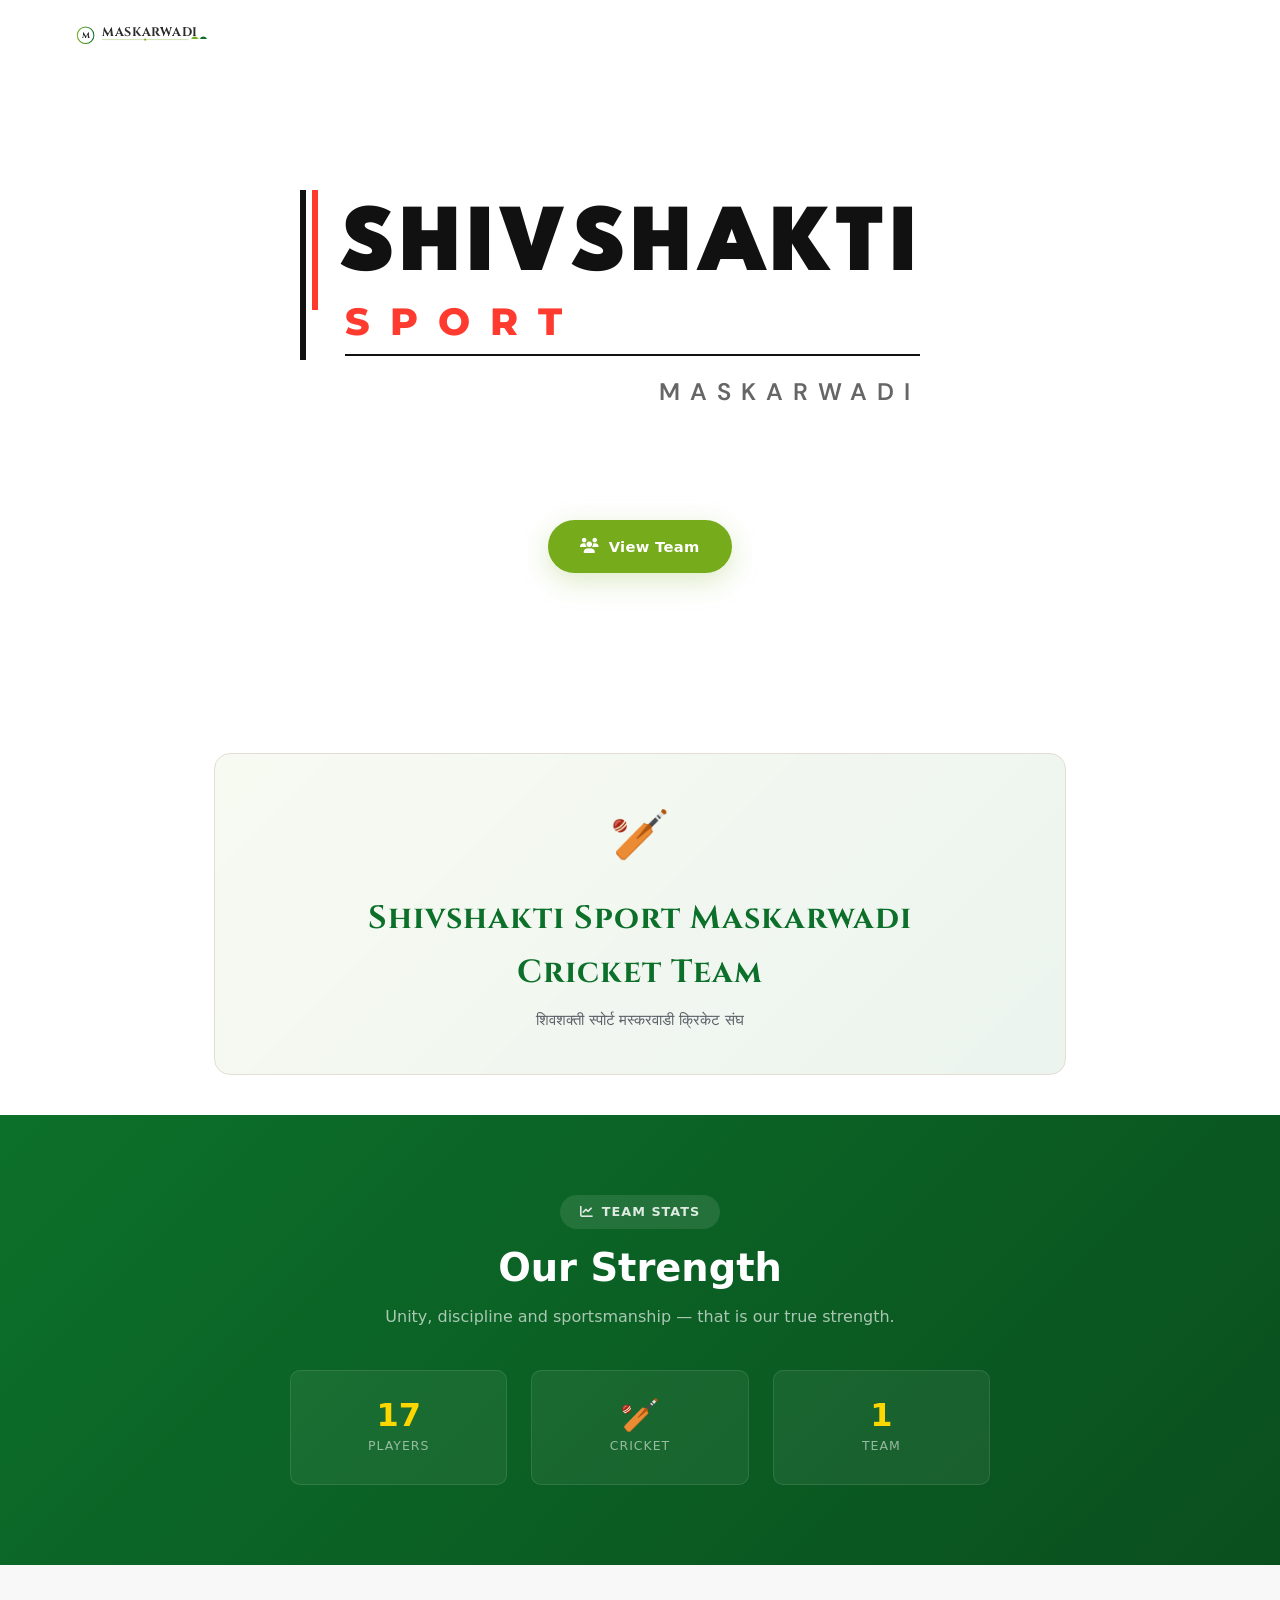
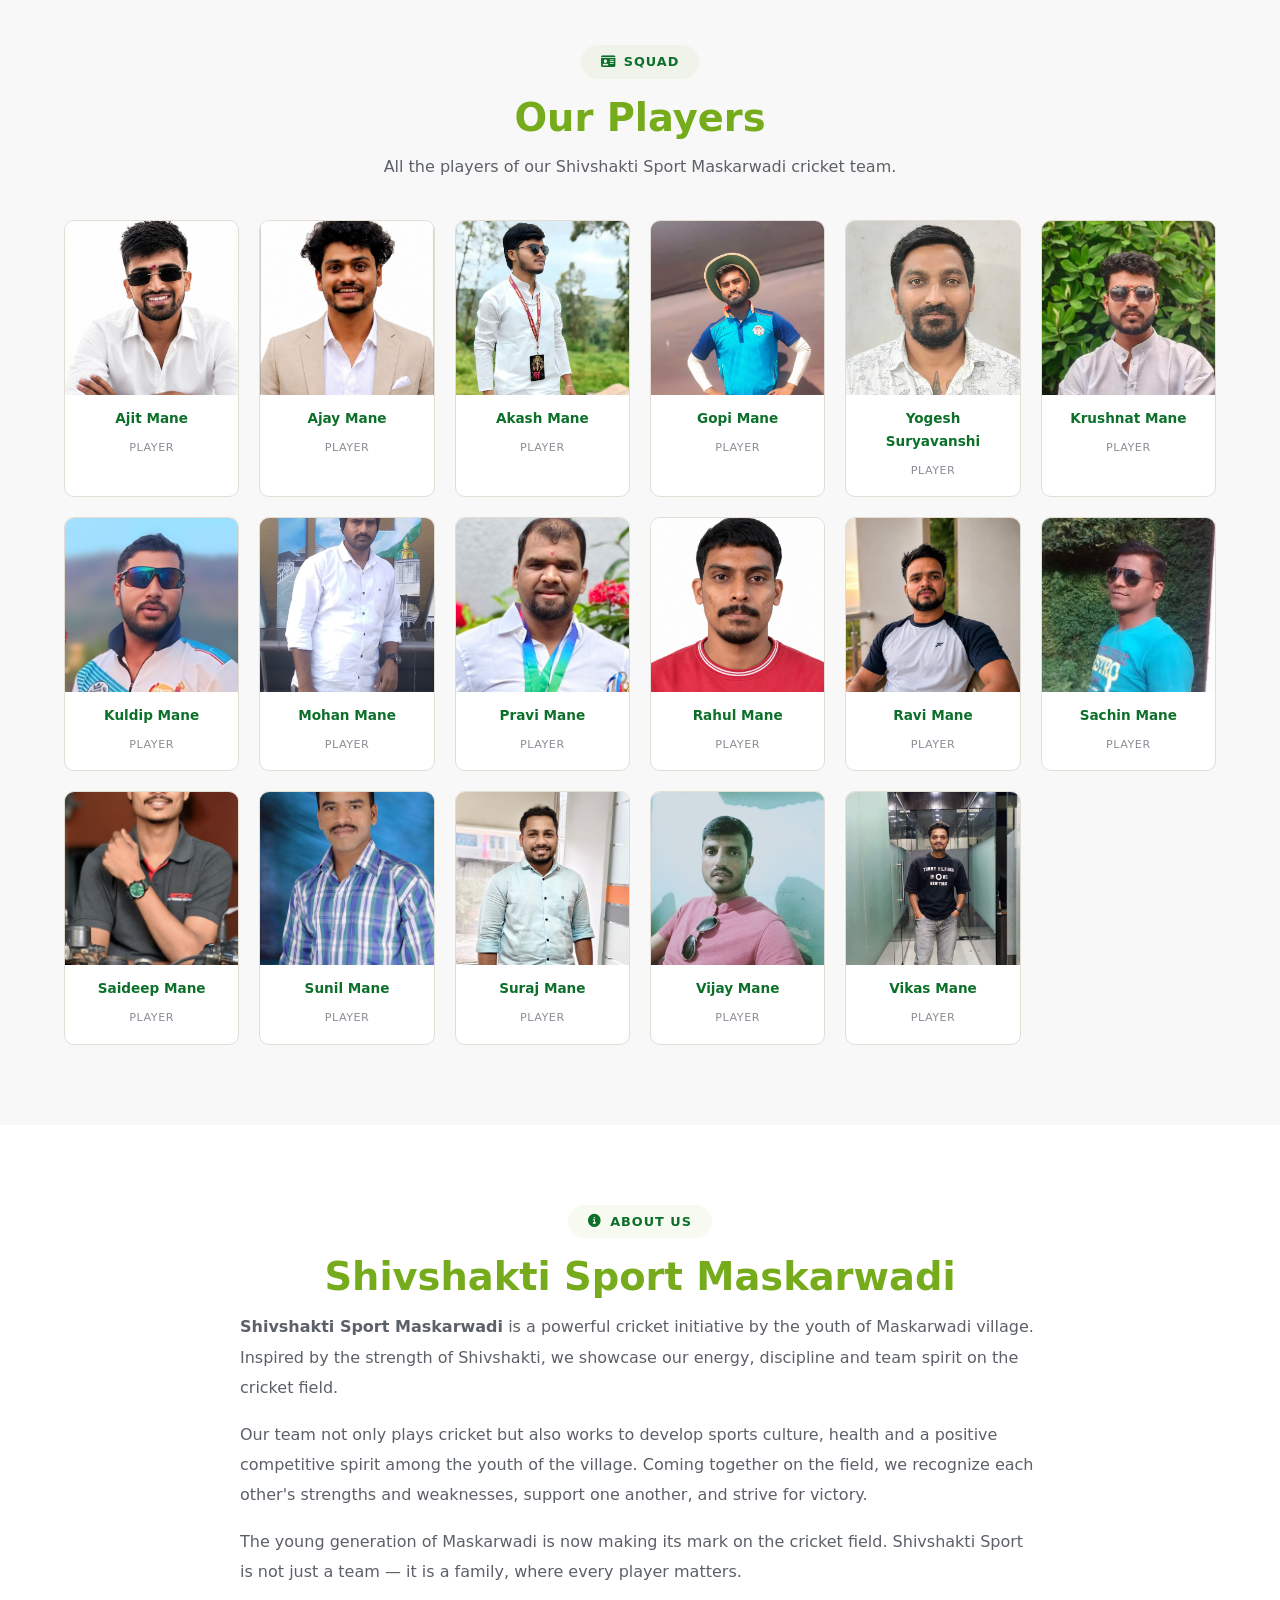
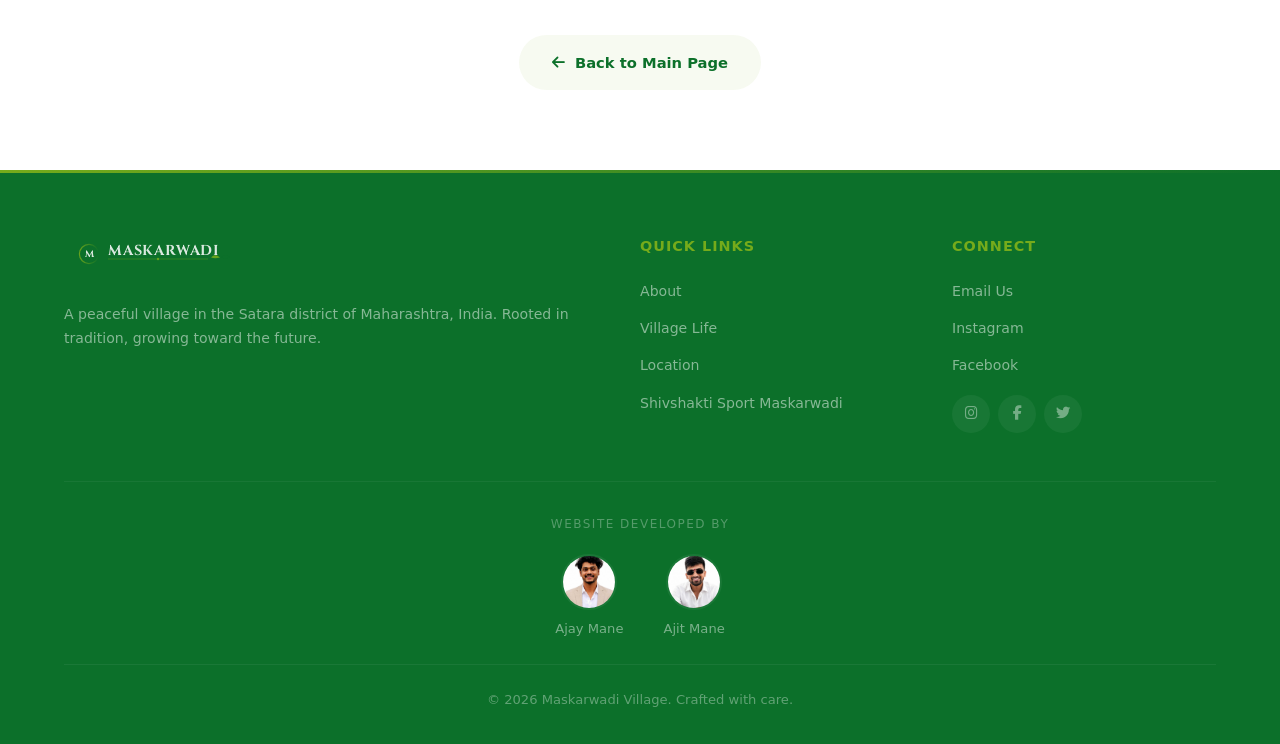
==== commit cefb5c87: "Make SVG hero full-width, remove green gradient background" ====
--- a/shivshakti-sport/index.html
+++ b/shivshakti-sport/index.html
@@ -17,48 +17,25 @@
     /* ---- Hero ---- */
     .cricket-hero {
       position: relative;
-      min-height: 60vh;
       display: flex;
       align-items: center;
       justify-content: center;
-      background: linear-gradient(145deg, #0a1f0a 0%, #0C702A 40%, #76AB1B 100%);
+      background: #ffffff;
       overflow: hidden;
-      padding-top: 80px;
-    }
-    .cricket-hero::before {
-      content: '';
-      position: absolute;
-      inset: 0;
-      background:
-        radial-gradient(ellipse at 20% 50%, rgba(118,171,27,0.25) 0%, transparent 60%),
-        radial-gradient(ellipse at 80% 50%, rgba(12,112,42,0.35) 0%, transparent 60%),
-        url("data:image/svg+xml,%3Csvg width='80' height='80' viewBox='0 0 80 80' xmlns='http://www.w3.org/2000/svg'%3E%3Cg fill='none' fill-rule='evenodd'%3E%3Cg fill='%23ffffff' fill-opacity='0.03'%3E%3Cpath d='M50 50c0-5.523 4.477-10 10-10s10 4.477 10 10-4.477 10-10 10c0 5.523-4.477 10-10 10s-10-4.477-10-10 4.477-10 10-10z'/%3E%3C/g%3E%3C/g%3E%3C/svg%3E");
-      z-index: 0;
-    }
-    .cricket-hero .hero-overlay {
-      position: absolute;
-      inset: 0;
-      z-index: 1;
-      background: linear-gradient(180deg, rgba(0,0,0,0.30) 0%, transparent 50%, rgba(0,0,0,0.40) 100%);
+      padding: 100px 16px 60px;
     }
     .cricket-hero-content {
-      position: relative;
-      z-index: 2;
       text-align: center;
-      padding: 40px 24px 50px;
-      color: #fff;
       display: flex;
       flex-direction: column;
       align-items: center;
-    }
-    /* === Hero SVG Logo === */
+      width: 100%;
+    }
+    /* === Full-width Hero SVG === */
     .hero-svg-wrap {
       width: 100%;
-      max-width: 860px;
-      border-radius: 20px;
-      overflow: hidden;
-      box-shadow: 0 12px 48px rgba(0,0,0,0.20);
-      margin-bottom: 32px;
+      max-width: 1200px;
+      margin: 0 auto;
       line-height: 0;
     }
     .hero-svg-wrap svg {
@@ -67,12 +44,21 @@
       height: auto;
     }
 
-    /* ---- Hero SVG Responsive ---- */
+    /* ---- View Team button ---- */
+    .hero-btn-wrap {
+      margin-top: 40px;
+      text-align: center;
+    }
+
+    /* ---- Hero Responsive ---- */
     @media (max-width: 768px) {
-      .hero-svg-wrap { max-width: 95%; border-radius: 14px; }
+      .cricket-hero { padding: 80px 12px 40px; }
+      .hero-btn-wrap { margin-top: 28px; }
     }
     @media (max-width: 480px) {
-      .hero-svg-wrap { max-width: 98%; border-radius: 10px; }
+      .cricket-hero { padding: 70px 8px 28px; }
+      .hero-btn-wrap { margin-top: 20px; }
+      .hero-btn-wrap .btn { padding: 12px 24px; font-size: 0.85rem; }
     }
 
     /* ---- Sections ---- */
@@ -281,8 +267,6 @@
       .players-grid { grid-template-columns: repeat(4, 1fr); }
     }
     @media (max-width: 768px) {
-      .cricket-hero { min-height: 50vh; }
-      .cricket-hero-content { padding: 30px 16px 40px; }
       .cricket-section { padding: 48px 0; }
       .players-grid { grid-template-columns: repeat(3, 1fr); gap: 14px; }
       .team-stats { grid-template-columns: repeat(3, 1fr); gap: 12px; }
@@ -338,11 +322,10 @@
 
   <!-- ===== CRICKET HERO ===== -->
   <section class="cricket-hero">
-    <div class="hero-overlay"></div>
     <div class="cricket-hero-content">
 
       <div class="hero-svg-wrap">
-        <svg viewBox="0 0 1200 380" xmlns="http://www.w3.org/2000/svg">
+        <svg viewBox="0 0 1200 380" xmlns="http://www.w3.org/2000/svg" preserveAspectRatio="xMidYMid meet">
           <rect width="1200" height="380" fill="#ffffff"/>
 
           <!-- Side accent -->
@@ -390,9 +373,12 @@
         </svg>
       </div>
 
-      <a href="#team" class="btn btn-primary">
-        <i class="fas fa-users"></i> View Team
-      </a>
+      <div class="hero-btn-wrap">
+        <a href="#team" class="btn btn-primary">
+          <i class="fas fa-users"></i> View Team
+        </a>
+      </div>
+
     </div>
   </section>
 
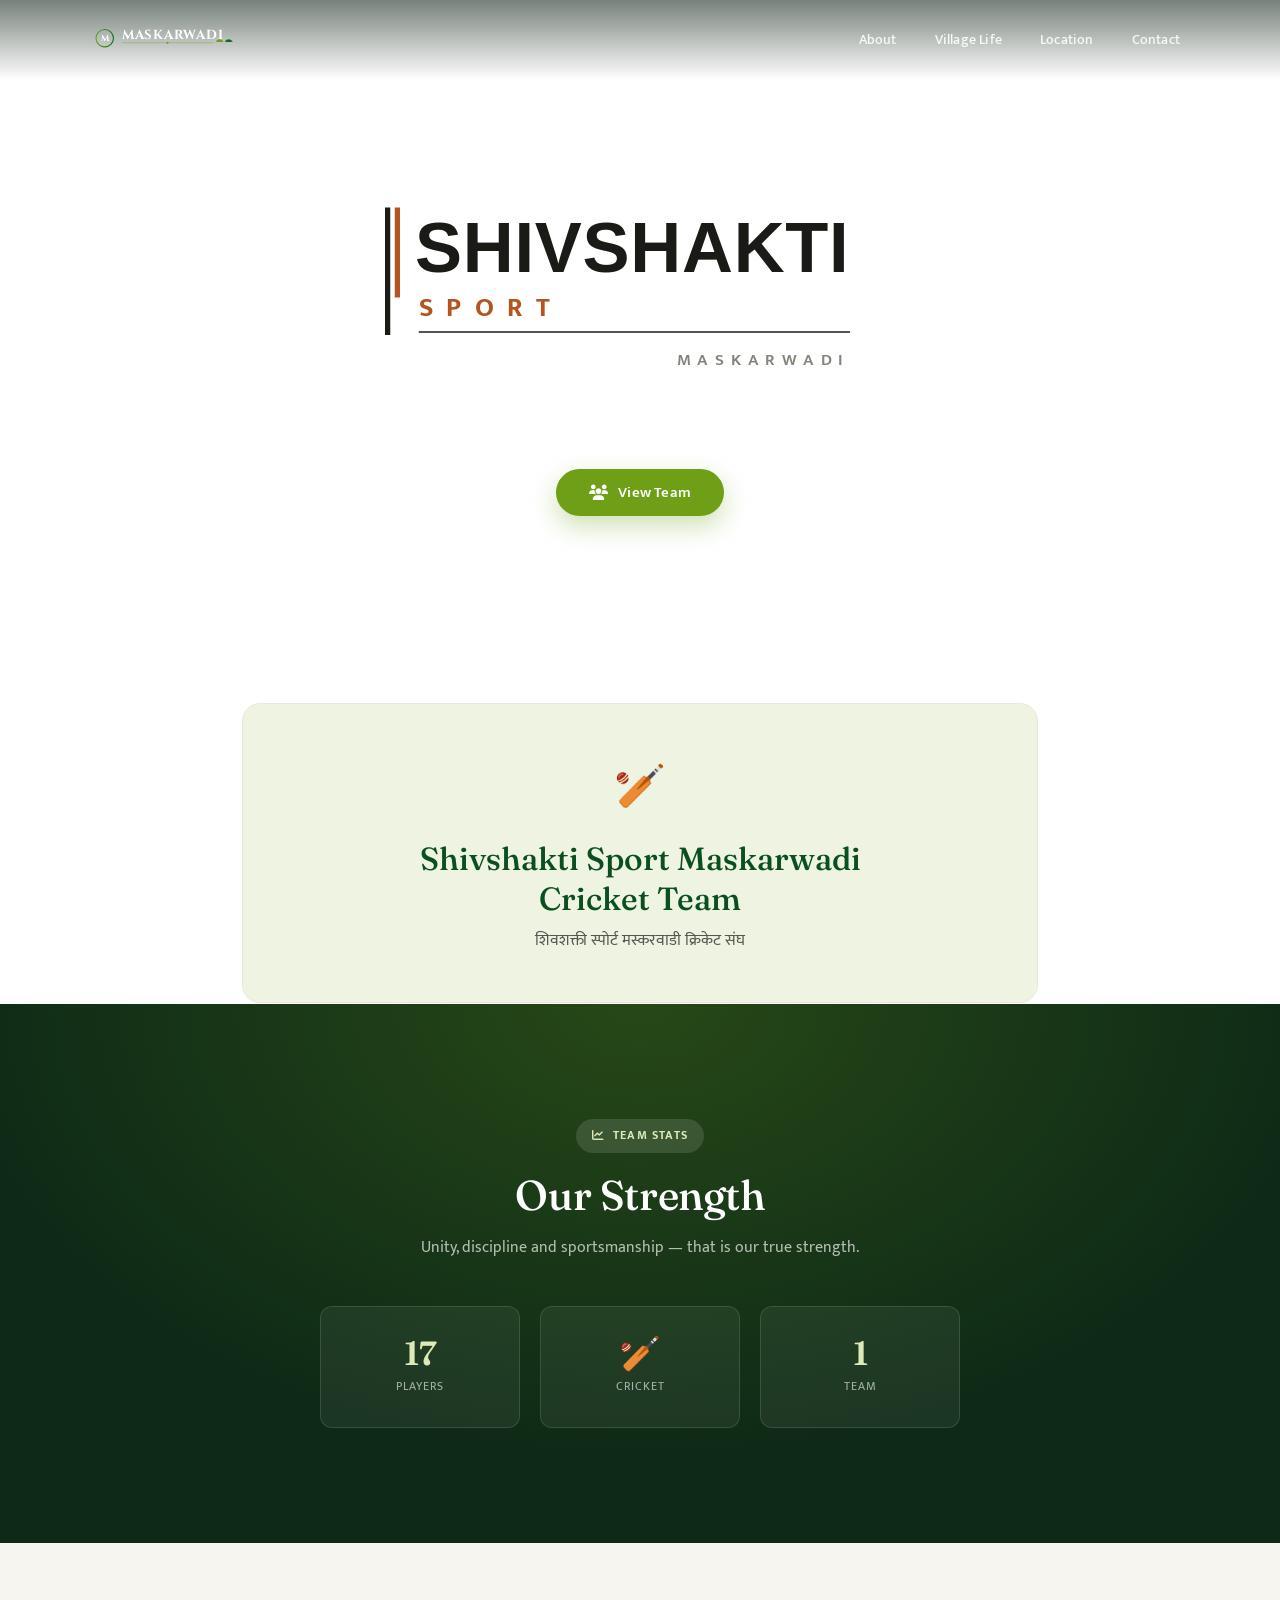
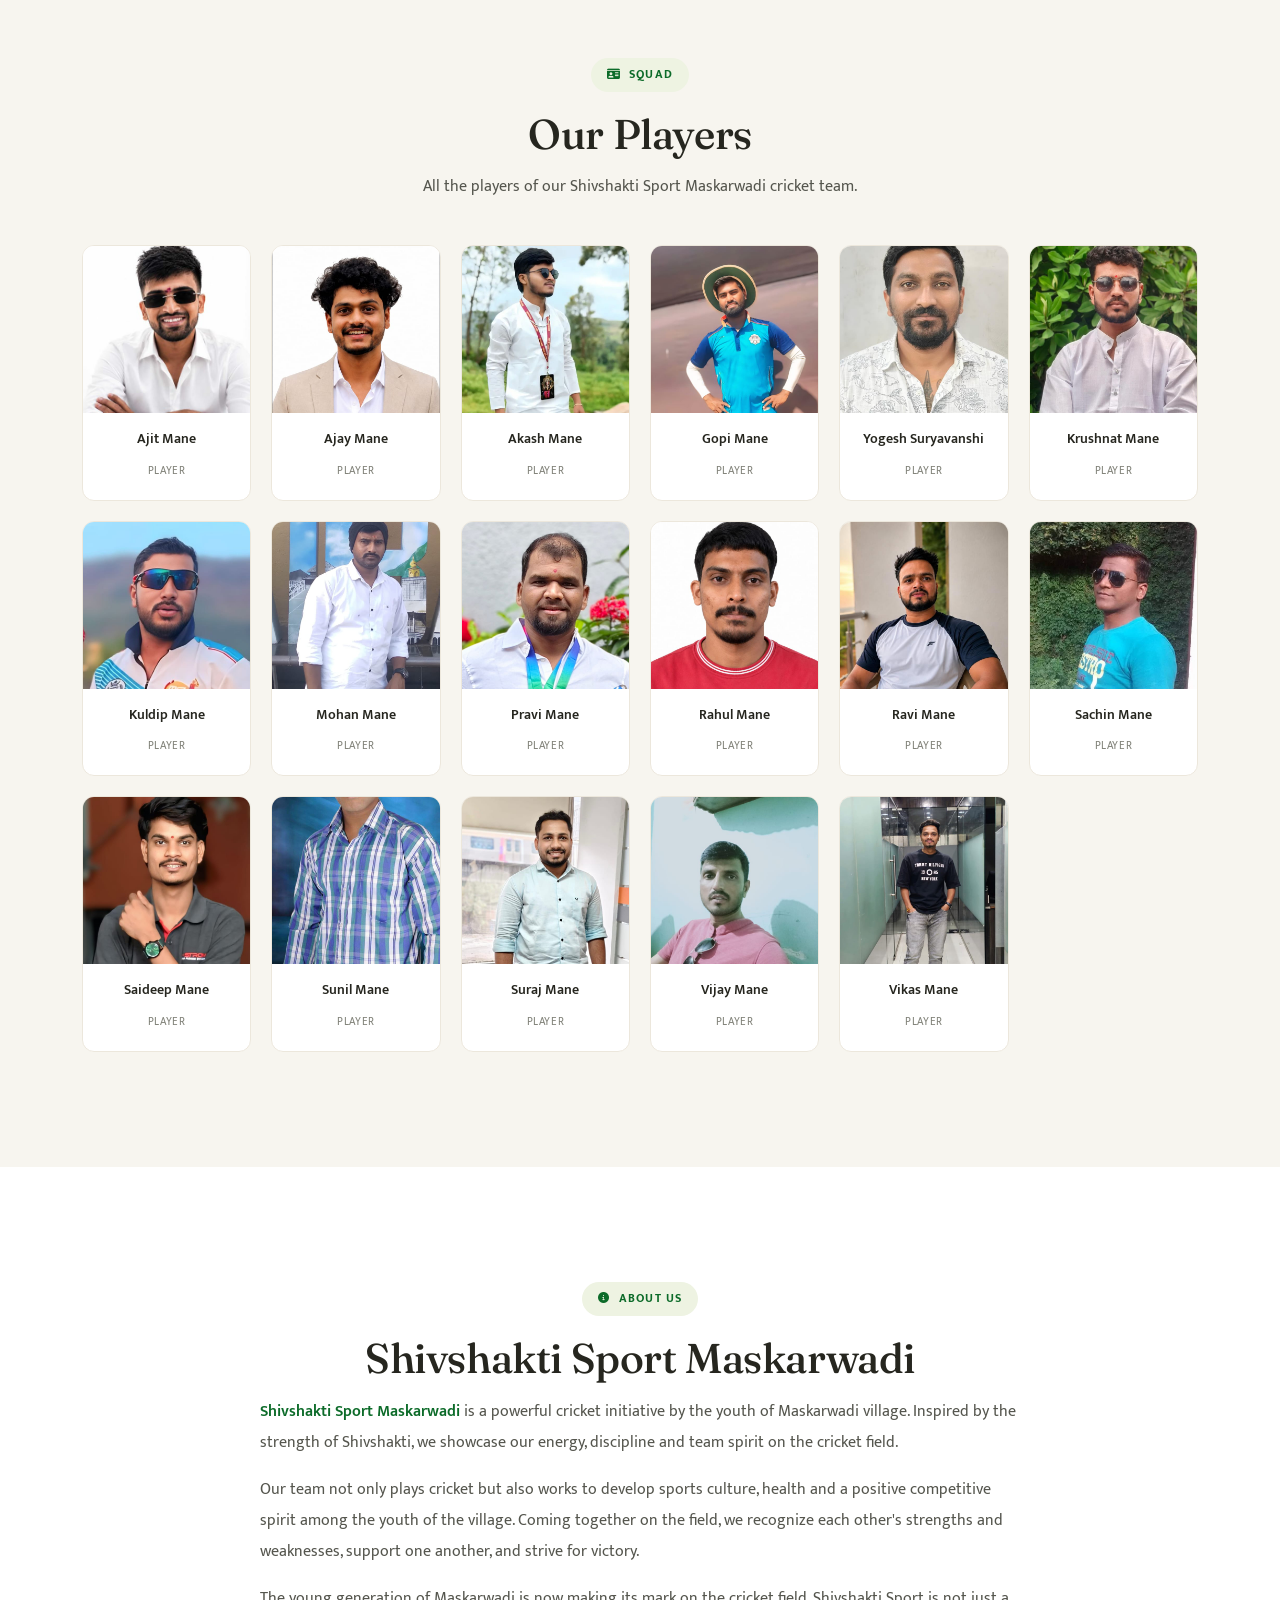
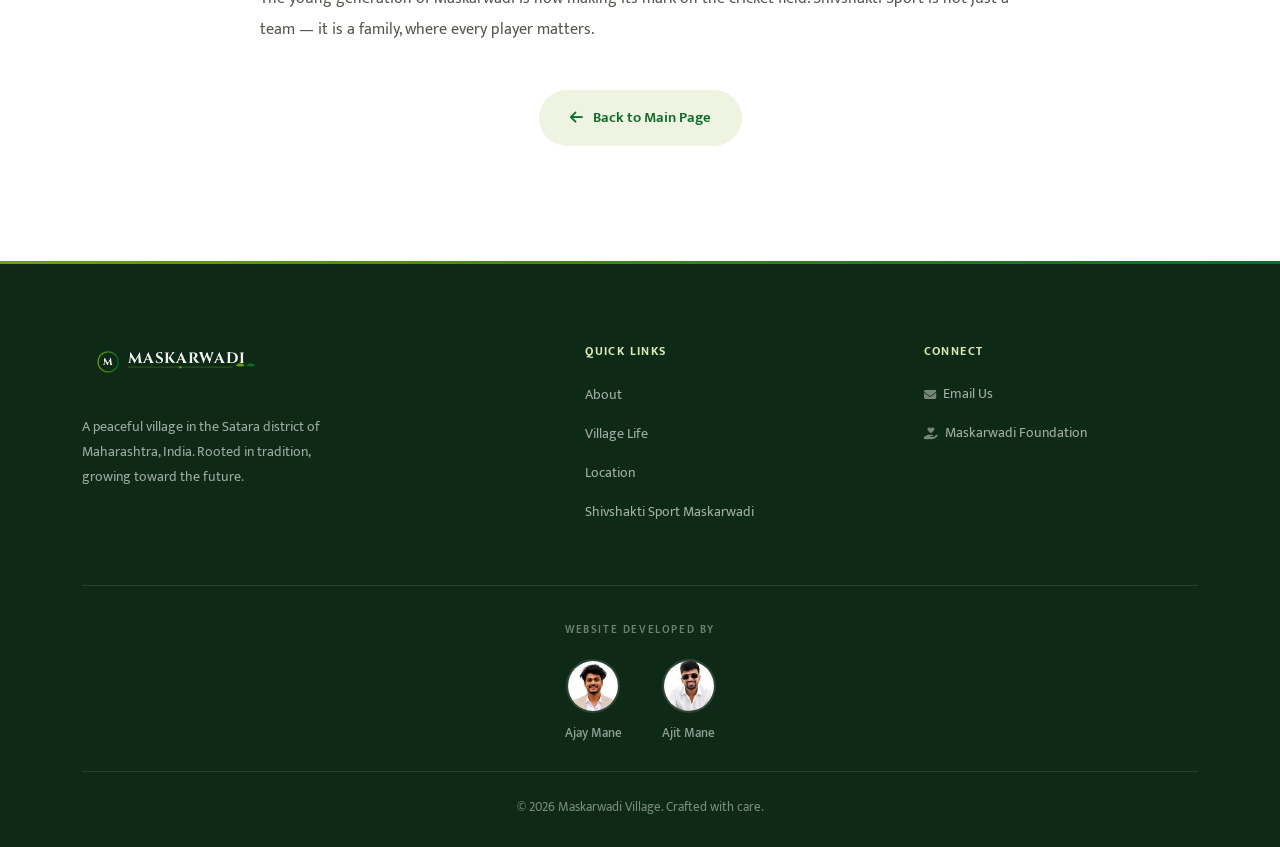
==== commit 7535b879: "Redesign UI/UX, optimize media, fix a11y/SEO issues Design system (village.css) - New token set: war" ====
--- a/shivshakti-sport/index.html
+++ b/shivshakti-sport/index.html
@@ -3,294 +3,42 @@
 <head>
   <meta charset="UTF-8">
   <meta name="viewport" content="width=device-width, initial-scale=1.0">
-  <meta name="description" content="Shivshakti Sport Maskarwadi — The pride of Maskarwadi cricket team. A symbol of sportsmanship, discipline and strength.">
+  <meta name="description" content="Shivshakti Sport Maskarwadi — the pride of Maskarwadi's cricket team. A symbol of sportsmanship, discipline and unity.">
+  <meta name="theme-color" content="#0E2A17">
   <title>Shivshakti Sport Maskarwadi Cricket Team</title>
+  <link rel="canonical" href="https://maskarwadi.com/shivshakti-sport/">
+
   <link rel="preconnect" href="https://fonts.googleapis.com">
   <link rel="preconnect" href="https://fonts.gstatic.com" crossorigin>
-  <link href="https://fonts.googleapis.com/css2?family=Cinzel:wght@600;700&family=Oswald:wght@500;600;700&family=League+Spartan:wght@900&family=Montserrat:wght@800&family=DM+Sans:wght@600&display=swap" rel="stylesheet">
+  <link href="https://fonts.googleapis.com/css2?family=Cinzel:wght@600;700&family=Fraunces:opsz,wght@9..40,400;9..40,500;9..40,600&family=Mukta:wght@400;500;600;700&display=swap" rel="stylesheet">
   <link rel="stylesheet" href="/village.css">
+  <link rel="stylesheet" href="/shivshakti-sport/sport.css">
   <link rel="stylesheet" href="https://cdnjs.cloudflare.com/ajax/libs/font-awesome/6.5.0/css/all.min.css">
   <link rel="icon" type="image/svg+xml" href="/favicon.svg">
-  <style>
-    /* ===== CRICKET TEAM PAGE STYLES ===== */
-
-    /* ---- Hero ---- */
-    .cricket-hero {
-      position: relative;
-      display: flex;
-      align-items: center;
-      justify-content: center;
-      background: #ffffff;
-      overflow: hidden;
-      padding: 100px 16px 60px;
-    }
-    .cricket-hero-content {
-      text-align: center;
-      display: flex;
-      flex-direction: column;
-      align-items: center;
-      width: 100%;
-    }
-    /* === Full-width Hero SVG === */
-    .hero-svg-wrap {
-      width: 100%;
-      max-width: 1200px;
-      margin: 0 auto;
-      line-height: 0;
-    }
-    .hero-svg-wrap svg {
-      display: block;
-      width: 100%;
-      height: auto;
-    }
-
-    /* ---- View Team button ---- */
-    .hero-btn-wrap {
-      margin-top: 40px;
-      text-align: center;
-    }
-
-    /* ---- Hero Responsive ---- */
-    @media (max-width: 768px) {
-      .cricket-hero { padding: 80px 12px 40px; }
-      .hero-btn-wrap { margin-top: 28px; }
-    }
-    @media (max-width: 480px) {
-      .cricket-hero { padding: 70px 8px 28px; }
-      .hero-btn-wrap { margin-top: 20px; }
-      .hero-btn-wrap .btn { padding: 12px 24px; font-size: 0.85rem; }
-    }
-
-    /* ---- Sections ---- */
-    .cricket-section {
-      padding: 80px 0;
-      position: relative;
-    }
-    .cricket-section--white { background: var(--bg); }
-    .cricket-section--alt { background: var(--bg-alt); }
-    .cricket-section--dark {
-      background: linear-gradient(135deg, var(--green-dim), #0a4f1e);
-      color: #fff;
-    }
-
-    .cricket-container {
-      max-width: 1200px;
-      margin: 0 auto;
-      padding: 0 24px;
-    }
-    .cricket-container--narrow {
-      max-width: 900px;
-    }
-
-    .cricket-section-tag {
-      display: inline-flex;
-      align-items: center;
-      gap: 8px;
-      padding: 6px 20px;
-      border-radius: 50px;
-      font-size: 0.8rem;
-      font-weight: 600;
-      letter-spacing: 1px;
-      margin-bottom: 16px;
-      text-transform: uppercase;
-      background: var(--green-pale);
-      color: var(--green-dim);
-    }
-    .cricket-section-tag--light {
-      background: rgba(255,255,255,0.10);
-      color: rgba(255,255,255,0.85);
-    }
-    .cricket-section-title {
-      font-size: clamp(1.6rem, 3.5vw, 2.4rem);
-      font-weight: 700;
-      color: var(--green);
-      margin-bottom: 12px;
-      line-height: 1.2;
-    }
-    .cricket-section-title--light { color: #fff; }
-    .cricket-section-sub {
-      font-size: 1rem;
-      color: var(--text-light);
-      max-width: 600px;
-      line-height: 1.7;
-      margin-bottom: 40px;
-    }
-    .cricket-section-sub--light { color: rgba(255,255,255,0.65); }
-    .cricket-text-center { text-align: center; }
-    .cricket-text-center .cricket-section-sub { margin-left: auto; margin-right: auto; }
-
-    /* ---- Team Title ---- */
-    .team-title-wrap {
-      text-align: center;
-      padding: 40px 24px;
-      border-radius: var(--radius);
-      background: linear-gradient(135deg, var(--green-pale), var(--forest-pale));
-      border: 1.5px solid var(--border-light);
-    }
-    .team-title-wrap .team-icon {
-      font-size: 3rem;
-      margin-bottom: 16px;
-    }
-    .team-title-wrap h2 {
-      font-size: clamp(1.4rem, 3vw, 2rem);
-      font-weight: 700;
-      color: var(--green-dim);
-      margin-bottom: 8px;
-      font-family: 'Cinzel', Georgia, serif;
-      letter-spacing: 1px;
-    }
-    .team-title-wrap p {
-      font-size: 0.95rem;
-      color: var(--text-light);
-      margin: 0;
-    }
-
-    /* ---- Player Cards Grid ---- */
-    .players-grid {
-      display: grid;
-      grid-template-columns: repeat(auto-fill, minmax(150px, 1fr));
-      gap: 20px;
-    }
-    .player-card {
-      background: var(--card-bg);
-      border-radius: var(--radius-sm);
-      border: 1.5px solid var(--border-light);
-      overflow: hidden;
-      transition: var(--transition);
-      text-align: center;
-      cursor: default;
-    }
-    .player-card:hover {
-      transform: translateY(-5px);
-      box-shadow: var(--shadow);
-      border-color: var(--amber);
-    }
-    .player-card-img {
-      width: 100%;
-      aspect-ratio: 1 / 1;
-      object-fit: cover;
-      display: block;
-      background: var(--bg-alt);
-      transition: transform 0.4s ease;
-    }
-    .player-card:hover .player-card-img { transform: scale(1.05); }
-    .player-card-body {
-      padding: 12px 10px 14px;
-    }
-    .player-card-body h4 {
-      font-size: 0.85rem;
-      font-weight: 600;
-      color: var(--green-dim);
-      margin-bottom: 2px;
-    }
-    .player-card-body span {
-      font-size: 0.7rem;
-      color: var(--text-muted);
-      text-transform: uppercase;
-      letter-spacing: 0.5px;
-    }
-    .player-card .img-wrap {
-      overflow: hidden;
-    }
-
-    /* ---- Team Stats ---- */
-    .team-stats {
-      display: grid;
-      grid-template-columns: repeat(3, 1fr);
-      gap: 24px;
-      max-width: 700px;
-      margin: 0 auto;
-    }
-    .team-stat {
-      text-align: center;
-      padding: 28px 16px;
-      background: rgba(255,255,255,0.06);
-      border-radius: var(--radius-sm);
-      border: 1px solid rgba(255,255,255,0.10);
-      transition: var(--transition);
-    }
-    .team-stat:hover {
-      background: rgba(255,255,255,0.10);
-      transform: translateY(-3px);
-    }
-    .team-stat .num {
-      font-size: 2rem;
-      font-weight: 800;
-      color: #ffd700;
-      line-height: 1;
-      margin-bottom: 4px;
-    }
-    .team-stat .label {
-      font-size: 0.78rem;
-      color: rgba(255,255,255,0.55);
-      text-transform: uppercase;
-      letter-spacing: 1px;
-    }
-
-    /* ---- Description ---- */
-    .desc-text {
-      max-width: 800px;
-      margin: 0 auto;
-      font-size: 1rem;
-      color: var(--text-light);
-      line-height: 1.9;
-    }
-    .desc-text p { margin-bottom: 16px; }
-
-    /* ---- Back Link ---- */
-    .back-link-wrap {
-      text-align: center;
-      margin-top: 48px;
-    }
-    .back-link {
-      display: inline-flex;
-      align-items: center;
-      gap: 10px;
-      padding: 14px 32px;
-      border-radius: 50px;
-      background: var(--green-pale);
-      color: var(--green-dim);
-      font-weight: 600;
-      font-size: 0.92rem;
-      transition: var(--transition);
-      border: 1.5px solid transparent;
-    }
-    .back-link:hover {
-      background: var(--green);
-      color: #fff;
-      transform: translateY(-2px);
-      box-shadow: var(--shadow-btn);
-    }
-
-    /* ---- Responsive ---- */
-    @media (max-width: 992px) {
-      .players-grid { grid-template-columns: repeat(4, 1fr); }
-    }
-    @media (max-width: 768px) {
-      .cricket-section { padding: 48px 0; }
-      .players-grid { grid-template-columns: repeat(3, 1fr); gap: 14px; }
-      .team-stats { grid-template-columns: repeat(3, 1fr); gap: 12px; }
-      .team-stat { padding: 20px 12px; }
-      .team-stat .num { font-size: 1.5rem; }
-    }
-    @media (max-width: 480px) {
-      .players-grid { grid-template-columns: repeat(2, 1fr); gap: 12px; }
-      .player-card-body { padding: 8px 6px 10px; }
-      .player-card-body h4 { font-size: 0.78rem; }
-    }
-  </style>
+
+  <meta property="og:title" content="Shivshakti Sport Maskarwadi Cricket Team">
+  <meta property="og:description" content="The pride of Maskarwadi's cricket team — a symbol of sportsmanship, discipline and unity.">
+  <meta property="og:type" content="website">
+  <meta property="og:url" content="https://maskarwadi.com/shivshakti-sport/">
+  <meta property="og:image" content="https://maskarwadi.com/Images/og-image.jpg">
+  <meta name="twitter:card" content="summary_large_image">
+  <meta name="twitter:image" content="https://maskarwadi.com/Images/og-image.jpg">
 </head>
 <body>
 
-  <!-- ===== HEADER (exact same as index.html) ===== -->
-  <header class="header" id="header">
+  <a href="#main" class="skip-link">Skip to main content</a>
+
+  <div class="scroll-progress" id="scrollProgress"></div>
+
+  <!-- ===== HEADER ===== -->
+  <header class="header scrolled" id="header">
     <div class="container">
-      <a href="/" class="logo">
-        <svg class="logo-svg" viewBox="0 0 900 220" xmlns="http://www.w3.org/2000/svg">
+      <a href="/" class="logo" aria-label="Maskarwadi — home">
+        <svg class="logo-svg" viewBox="0 0 900 220" xmlns="http://www.w3.org/2000/svg" aria-hidden="true">
           <defs>
             <linearGradient id="hdrGrad" x1="0%" y1="0%" x2="100%" y2="0%">
-              <stop offset="0%" stop-color="#76AB1B"/>
-              <stop offset="100%" stop-color="#0C702A"/>
+              <stop offset="0%" stop-color="#6E9F17"/>
+              <stop offset="100%" stop-color="#0C6B29"/>
             </linearGradient>
           </defs>
           <g transform="translate(70,45)">
@@ -298,97 +46,59 @@
             <text x="55" y="72" text-anchor="middle" font-family="Cinzel,Georgia,serif" font-size="48" font-weight="700" fill="currentColor">M</text>
           </g>
           <text x="220" y="105" font-family="Cinzel,Georgia,serif" font-size="72" font-weight="700" letter-spacing="4" fill="currentColor">MASKARWADI</text>
-          <line x1="220" y1="125" x2="720" y2="125" stroke="#76AB1B" stroke-width="2"/>
-          <circle cx="470" cy="125" r="6" fill="#76AB1B"/>
-          <path d="M735 118 Q755 95 780 118 Q755 125 735 118Z" fill="#76AB1B"/>
-          <path d="M785 118 Q805 95 830 118 Q805 125 785 118Z" fill="#0C702A"/>
+          <line x1="220" y1="125" x2="720" y2="125" stroke="#6E9F17" stroke-width="2"/>
+          <circle cx="470" cy="125" r="6" fill="#6E9F17"/>
+          <path d="M735 118 Q755 95 780 118 Q755 125 735 118Z" fill="#6E9F17"/>
+          <path d="M785 118 Q805 95 830 118 Q805 125 785 118Z" fill="#0C6B29"/>
         </svg>
       </a>
       <div class="nav-group">
-        <nav>
+        <nav aria-label="Primary">
           <ul class="nav-links" id="navLinks">
-            <li><a href="/#about" onclick="closeNav()">About</a></li>
-            <li><a href="/#life" onclick="closeNav()">Village Life</a></li>
-            <li><a href="/#location" onclick="closeNav()">Location</a></li>
-            <li><a href="/#contact" onclick="closeNav()">Contact</a></li>
+            <li><a href="/#about">About</a></li>
+            <li><a href="/#life">Village Life</a></li>
+            <li><a href="/#location">Location</a></li>
+            <li><a href="/#contact">Contact</a></li>
           </ul>
         </nav>
-        <button class="nav-toggle" id="navToggle" aria-label="Toggle navigation">
+        <button class="nav-toggle" id="navToggle" aria-label="Menu" aria-expanded="false" aria-controls="navLinks">
           <span></span><span></span><span></span>
         </button>
       </div>
     </div>
   </header>
 
-  <!-- ===== CRICKET HERO ===== -->
+  <main id="main">
+
+  <h1 class="sr-only">Shivshakti Sport Maskarwadi Cricket Team</h1>
+
+  <!-- ===== HERO ===== -->
   <section class="cricket-hero">
     <div class="cricket-hero-content">
-
-      <div class="hero-svg-wrap">
-        <svg viewBox="0 0 1200 380" xmlns="http://www.w3.org/2000/svg" preserveAspectRatio="xMidYMid meet">
+      <div class="hero-svg-wrap reveal">
+        <svg viewBox="0 0 1200 380" xmlns="http://www.w3.org/2000/svg" preserveAspectRatio="xMidYMid meet" role="img" aria-label="Shivshakti Sport Maskarwadi">
           <rect width="1200" height="380" fill="#ffffff"/>
-
-          <!-- Side accent -->
-          <rect x="260" y="90" width="6" height="170" fill="#111111"/>
-          <rect x="272" y="90" width="6" height="120" fill="#FF3B30"/>
-
-          <!-- SHIVSHAKTI -->
-          <text x="300"
-                y="170"
-                font-family="'League Spartan', 'Arial Black', sans-serif"
-                font-size="96"
-                font-weight="900"
-                letter-spacing="4"
-                fill="#111111">
-            SHIVSHAKTI
-          </text>
-
-          <!-- SPORT -->
-          <text x="305"
-                y="235"
-                font-family="'Montserrat', Arial, sans-serif"
-                font-size="38"
-                font-weight="800"
-                letter-spacing="20"
-                fill="#FF3B30">
-            SPORT
-          </text>
-
-          <!-- underline -->
-          <line x1="305" y1="255" x2="880" y2="255"
-                stroke="#111111"
-                stroke-width="2"/>
-
-          <!-- MASKARWADI -->
-          <text x="880"
-                y="300"
-                text-anchor="end"
-                font-family="'DM Sans', Arial, sans-serif"
-                font-size="24"
-                font-weight="600"
-                letter-spacing="10"
-                fill="#666666">
-            MASKARWADI
-          </text>
+          <rect x="260" y="90" width="7" height="170" fill="#1A1A17"/>
+          <rect x="273" y="90" width="7" height="120" fill="#B4551E"/>
+          <text x="300" y="176" font-family="'Arial Black', 'Helvetica Neue', Arial, sans-serif" font-size="94" font-weight="900" letter-spacing="1" fill="#1A1A17">SHIVSHAKTI</text>
+          <text x="305" y="235" font-family="'Mukta', Arial, sans-serif" font-size="36" font-weight="700" letter-spacing="18" fill="#B4551E">SPORT</text>
+          <line x1="305" y1="256" x2="880" y2="256" stroke="#1A1A17" stroke-width="2"/>
+          <text x="880" y="300" text-anchor="end" font-family="'Mukta', Arial, sans-serif" font-size="23" font-weight="600" letter-spacing="9" fill="#83847B">MASKARWADI</text>
         </svg>
       </div>
-
-      <div class="hero-btn-wrap">
-        <a href="#team" class="btn btn-primary">
-          <i class="fas fa-users"></i> View Team
-        </a>
-      </div>
-
+      <div class="hero-btn-wrap reveal delay-1">
+        <a href="#team" class="btn btn-primary"><i class="fas fa-users" aria-hidden="true"></i> View Team</a>
+      </div>
     </div>
   </section>
 
   <!-- ===== TEAM TITLE ===== -->
-  <section class="cricket-section cricket-section--white" style="padding-top:120px;padding-bottom:40px;">
+  <section class="cricket-section cricket-section--white" style="padding-bottom:0;">
     <div class="cricket-container cricket-container--narrow">
-      <div class="team-title-wrap">
-        <div class="team-icon">🏏</div>
+      <div class="team-title-wrap reveal">
+        <div class="team-icon" aria-hidden="true">&#127951;</div>
         <h2>Shivshakti Sport Maskarwadi<br>Cricket Team</h2>
-        <p>शिवशक्ती स्पोर्ट मस्करवाडी क्रिकेट संघ</p>
+        <p lang="mr">शिवशक्ती स्पोर्ट मस्करवाडी क्रिकेट संघ</p>
       </div>
     </div>
   </section>
@@ -396,28 +106,15 @@
   <!-- ===== TEAM STATS ===== -->
   <section class="cricket-section cricket-section--dark">
     <div class="cricket-container">
-      <div class="cricket-text-center">
-        <span class="cricket-section-tag cricket-section-tag--light">
-          <i class="fas fa-chart-line"></i> Team Stats
-        </span>
+      <div class="cricket-text-center reveal">
+        <span class="cricket-section-tag cricket-section-tag--light"><i class="fas fa-chart-line" aria-hidden="true"></i> Team Stats</span>
         <h2 class="cricket-section-title cricket-section-title--light">Our Strength</h2>
-        <p class="cricket-section-sub cricket-section-sub--light" style="margin-left:auto;margin-right:auto;">
-          Unity, discipline and sportsmanship — that is our true strength.
-        </p>
-      </div>
-      <div class="team-stats">
-        <div class="team-stat">
-          <div class="num">17</div>
-          <div class="label">Players</div>
-        </div>
-        <div class="team-stat">
-          <div class="num">🏏</div>
-          <div class="label">Cricket</div>
-        </div>
-        <div class="team-stat">
-          <div class="num">1</div>
-          <div class="label">Team</div>
-        </div>
+        <p class="cricket-section-sub cricket-section-sub--light">Unity, discipline and sportsmanship — that is our true strength.</p>
+      </div>
+      <div class="team-stats reveal delay-1">
+        <div class="team-stat"><div class="num">17</div><div class="label">Players</div></div>
+        <div class="team-stat"><div class="num" aria-hidden="true">&#127951;</div><div class="label">Cricket</div></div>
+        <div class="team-stat"><div class="num">1</div><div class="label">Team</div></div>
       </div>
     </div>
   </section>
@@ -425,203 +122,30 @@
   <!-- ===== TEAM SQUAD ===== -->
   <section class="cricket-section cricket-section--alt" id="team">
     <div class="cricket-container">
-      <div class="cricket-text-center">
-        <span class="cricket-section-tag">
-          <i class="fas fa-id-card"></i> Squad
-        </span>
+      <div class="cricket-text-center reveal">
+        <span class="cricket-section-tag"><i class="fas fa-id-card" aria-hidden="true"></i> Squad</span>
         <h2 class="cricket-section-title">Our Players</h2>
-        <p class="cricket-section-sub" style="margin-left:auto;margin-right:auto;">
-          All the players of our Shivshakti Sport Maskarwadi cricket team.
-        </p>
-      </div>
-
-      <div class="players-grid">
-        <!-- Ajit Mane -->
-        <div class="player-card">
-          <div class="img-wrap">
-            <img src="/Images/ajit-mane.jpg" alt="Ajit Mane" class="player-card-img" loading="lazy">
-          </div>
-          <div class="player-card-body">
-            <h4>Ajit Mane</h4>
-            <span>Player</span>
-          </div>
-        </div>
-
-        <!-- Ajay Mane -->
-        <div class="player-card">
-          <div class="img-wrap">
-            <img src="/Images/Ajay Mane.jpeg" alt="Ajay Mane" class="player-card-img" loading="lazy">
-          </div>
-          <div class="player-card-body">
-            <h4>Ajay Mane</h4>
-            <span>Player</span>
-          </div>
-        </div>
-
-        <!-- Akash Mane -->
-        <div class="player-card">
-          <div class="img-wrap">
-            <img src="/Images/Akash.jpeg" alt="Akash Mane" class="player-card-img" loading="lazy">
-          </div>
-          <div class="player-card-body">
-            <h4>Akash Mane</h4>
-            <span>Player</span>
-          </div>
-        </div>
-
-        <!-- Gopi Mane -->
-        <div class="player-card">
-          <div class="img-wrap">
-            <img src="/Images/Gopi.jpeg" alt="Gopi Mane" class="player-card-img" loading="lazy">
-          </div>
-          <div class="player-card-body">
-            <h4>Gopi Mane</h4>
-            <span>Player</span>
-          </div>
-        </div>
-
-        <!-- Yogesh Suryavanshi -->
-        <div class="player-card">
-          <div class="img-wrap">
-            <img src="/Images/Yogesh.jpeg" alt="Yogesh Suryavanshi" class="player-card-img" loading="lazy">
-          </div>
-          <div class="player-card-body">
-            <h4>Yogesh Suryavanshi</h4>
-            <span>Player</span>
-          </div>
-        </div>
-
-        <!-- Krushnat Mane -->
-        <div class="player-card">
-          <div class="img-wrap">
-            <img src="/Images/Krushnat.jpeg" alt="Krushnat Mane" class="player-card-img" loading="lazy">
-          </div>
-          <div class="player-card-body">
-            <h4>Krushnat Mane</h4>
-            <span>Player</span>
-          </div>
-        </div>
-
-        <!-- Kuldip Mane -->
-        <div class="player-card">
-          <div class="img-wrap">
-            <img src="/Images/Kuldip.jpeg" alt="Kuldip Mane" class="player-card-img" loading="lazy">
-          </div>
-          <div class="player-card-body">
-            <h4>Kuldip Mane</h4>
-            <span>Player</span>
-          </div>
-        </div>
-
-        <!-- Mohan Mane -->
-        <div class="player-card">
-          <div class="img-wrap">
-            <img src="/Images/Mohan Mane.jpeg" alt="Mohan Mane" class="player-card-img" loading="lazy">
-          </div>
-          <div class="player-card-body">
-            <h4>Mohan Mane</h4>
-            <span>Player</span>
-          </div>
-        </div>
-
-        <!-- Pravi Mane -->
-        <div class="player-card">
-          <div class="img-wrap">
-            <img src="/Images/Pravi mane.jpeg" alt="Pravi Mane" class="player-card-img" loading="lazy">
-          </div>
-          <div class="player-card-body">
-            <h4>Pravi Mane</h4>
-            <span>Player</span>
-          </div>
-        </div>
-
-        <!-- Rahul Mane -->
-        <div class="player-card">
-          <div class="img-wrap">
-            <img src="/Images/Rahul Mane.jpeg" alt="Rahul Mane" class="player-card-img" loading="lazy">
-          </div>
-          <div class="player-card-body">
-            <h4>Rahul Mane</h4>
-            <span>Player</span>
-          </div>
-        </div>
-
-        <!-- Ravi Mane -->
-        <div class="player-card">
-          <div class="img-wrap">
-            <img src="/Images/Ravi.jpeg" alt="Ravi Mane" class="player-card-img" loading="lazy">
-          </div>
-          <div class="player-card-body">
-            <h4>Ravi Mane</h4>
-            <span>Player</span>
-          </div>
-        </div>
-
-        <!-- Sachin Mane -->
-        <div class="player-card">
-          <div class="img-wrap">
-            <img src="/Images/Sachin.jpeg" alt="Sachin Mane" class="player-card-img" loading="lazy">
-          </div>
-          <div class="player-card-body">
-            <h4>Sachin Mane</h4>
-            <span>Player</span>
-          </div>
-        </div>
-
-        <!-- Saideep Mane -->
-        <div class="player-card">
-          <div class="img-wrap">
-            <img src="/Images/Saideep mane.jpeg" alt="Saideep Mane" class="player-card-img" loading="lazy">
-          </div>
-          <div class="player-card-body">
-            <h4>Saideep Mane</h4>
-            <span>Player</span>
-          </div>
-        </div>
-
-        <!-- Sunil Mane -->
-        <div class="player-card">
-          <div class="img-wrap">
-            <img src="/Images/Sunil Mane.jpeg" alt="Sunil Mane" class="player-card-img" loading="lazy">
-          </div>
-          <div class="player-card-body">
-            <h4>Sunil Mane</h4>
-            <span>Player</span>
-          </div>
-        </div>
-
-        <!-- Suraj Mane -->
-        <div class="player-card">
-          <div class="img-wrap">
-            <img src="/Images/Suraj.jpeg" alt="Suraj Mane" class="player-card-img" loading="lazy">
-          </div>
-          <div class="player-card-body">
-            <h4>Suraj Mane</h4>
-            <span>Player</span>
-          </div>
-        </div>
-
-        <!-- Vijay Mane -->
-        <div class="player-card">
-          <div class="img-wrap">
-            <img src="/Images/Vijay mane.jpeg" alt="Vijay Mane" class="player-card-img" loading="lazy">
-          </div>
-          <div class="player-card-body">
-            <h4>Vijay Mane</h4>
-            <span>Player</span>
-          </div>
-        </div>
-
-        <!-- Vikas Mane -->
-        <div class="player-card">
-          <div class="img-wrap">
-            <img src="/Images/Vikas Mane.jpeg" alt="Vikas Mane" class="player-card-img" loading="lazy">
-          </div>
-          <div class="player-card-body">
-            <h4>Vikas Mane</h4>
-            <span>Player</span>
-          </div>
-        </div>
+        <p class="cricket-section-sub">All the players of our Shivshakti Sport Maskarwadi cricket team.</p>
+      </div>
+
+      <div class="players-grid reveal delay-1">
+        <div class="player-card"><div class="img-wrap"><img src="/Images/ajit-mane.jpg" alt="Ajit Mane" class="player-card-img" width="640" height="640" loading="lazy"></div><div class="player-card-body"><h4>Ajit Mane</h4><span>Player</span></div></div>
+        <div class="player-card"><div class="img-wrap"><img src="/Images/Ajay Mane.jpeg" alt="Ajay Mane" class="player-card-img" width="640" height="640" loading="lazy"></div><div class="player-card-body"><h4>Ajay Mane</h4><span>Player</span></div></div>
+        <div class="player-card"><div class="img-wrap"><img src="/Images/Akash.jpeg" alt="Akash Mane" class="player-card-img" width="640" height="640" loading="lazy"></div><div class="player-card-body"><h4>Akash Mane</h4><span>Player</span></div></div>
+        <div class="player-card"><div class="img-wrap"><img src="/Images/Gopi.jpeg" alt="Gopi Mane" class="player-card-img" width="640" height="640" loading="lazy"></div><div class="player-card-body"><h4>Gopi Mane</h4><span>Player</span></div></div>
+        <div class="player-card"><div class="img-wrap"><img src="/Images/Yogesh.jpeg" alt="Yogesh Suryavanshi" class="player-card-img" width="640" height="640" loading="lazy"></div><div class="player-card-body"><h4>Yogesh Suryavanshi</h4><span>Player</span></div></div>
+        <div class="player-card"><div class="img-wrap"><img src="/Images/Krushnat.jpeg" alt="Krushnat Mane" class="player-card-img" width="640" height="640" loading="lazy"></div><div class="player-card-body"><h4>Krushnat Mane</h4><span>Player</span></div></div>
+        <div class="player-card"><div class="img-wrap"><img src="/Images/Kuldip.jpeg" alt="Kuldip Mane" class="player-card-img" width="640" height="640" loading="lazy"></div><div class="player-card-body"><h4>Kuldip Mane</h4><span>Player</span></div></div>
+        <div class="player-card"><div class="img-wrap"><img src="/Images/Mohan Mane.jpeg" alt="Mohan Mane" class="player-card-img" width="640" height="640" loading="lazy"></div><div class="player-card-body"><h4>Mohan Mane</h4><span>Player</span></div></div>
+        <div class="player-card"><div class="img-wrap"><img src="/Images/Pravi mane.jpeg" alt="Pravi Mane" class="player-card-img" width="640" height="640" loading="lazy"></div><div class="player-card-body"><h4>Pravi Mane</h4><span>Player</span></div></div>
+        <div class="player-card"><div class="img-wrap"><img src="/Images/Rahul Mane.jpeg" alt="Rahul Mane" class="player-card-img" width="640" height="640" loading="lazy"></div><div class="player-card-body"><h4>Rahul Mane</h4><span>Player</span></div></div>
+        <div class="player-card"><div class="img-wrap"><img src="/Images/Ravi.jpeg" alt="Ravi Mane" class="player-card-img" width="640" height="640" loading="lazy"></div><div class="player-card-body"><h4>Ravi Mane</h4><span>Player</span></div></div>
+        <div class="player-card"><div class="img-wrap"><img src="/Images/Sachin.jpeg" alt="Sachin Mane" class="player-card-img" width="640" height="640" loading="lazy"></div><div class="player-card-body"><h4>Sachin Mane</h4><span>Player</span></div></div>
+        <div class="player-card"><div class="img-wrap"><img src="/Images/Saideep mane.jpeg" alt="Saideep Mane" class="player-card-img" width="640" height="640" loading="lazy"></div><div class="player-card-body"><h4>Saideep Mane</h4><span>Player</span></div></div>
+        <div class="player-card"><div class="img-wrap"><img src="/Images/Sunil Mane.jpeg" alt="Sunil Mane" class="player-card-img" width="640" height="640" loading="lazy"></div><div class="player-card-body"><h4>Sunil Mane</h4><span>Player</span></div></div>
+        <div class="player-card"><div class="img-wrap"><img src="/Images/Suraj.jpeg" alt="Suraj Mane" class="player-card-img" width="640" height="640" loading="lazy"></div><div class="player-card-body"><h4>Suraj Mane</h4><span>Player</span></div></div>
+        <div class="player-card"><div class="img-wrap"><img src="/Images/Vijay mane.jpeg" alt="Vijay Mane" class="player-card-img" width="640" height="640" loading="lazy"></div><div class="player-card-body"><h4>Vijay Mane</h4><span>Player</span></div></div>
+        <div class="player-card"><div class="img-wrap"><img src="/Images/Vikas Mane.jpeg" alt="Vikas Mane" class="player-card-img" width="640" height="640" loading="lazy"></div><div class="player-card-body"><h4>Vikas Mane</h4><span>Player</span></div></div>
       </div>
     </div>
   </section>
@@ -629,45 +153,33 @@
   <!-- ===== ABOUT THE TEAM ===== -->
   <section class="cricket-section cricket-section--white">
     <div class="cricket-container cricket-container--narrow">
-      <div class="cricket-text-center">
-        <span class="cricket-section-tag">
-          <i class="fas fa-info-circle"></i> About Us
-        </span>
+      <div class="cricket-text-center reveal">
+        <span class="cricket-section-tag"><i class="fas fa-circle-info" aria-hidden="true"></i> About Us</span>
         <h2 class="cricket-section-title">Shivshakti Sport Maskarwadi</h2>
       </div>
-      <div class="desc-text">
-        <p>
-          <strong>Shivshakti Sport Maskarwadi</strong> is a powerful cricket initiative by the youth of Maskarwadi village.
-          Inspired by the strength of Shivshakti, we showcase our energy, discipline and team spirit on the cricket field.
-        </p>
-        <p>
-          Our team not only plays cricket but also works to develop sports culture, health and a positive competitive
-          spirit among the youth of the village. Coming together on the field, we recognize each other's strengths
-          and weaknesses, support one another, and strive for victory.
-        </p>
-        <p>
-          The young generation of Maskarwadi is now making its mark on the cricket field.
-          Shivshakti Sport is not just a team — it is a family, where every player matters.
-        </p>
-      </div>
-      <div class="back-link-wrap">
-        <a href="/" class="back-link">
-          <i class="fas fa-arrow-left"></i> Back to Main Page
-        </a>
-      </div>
-    </div>
-  </section>
-
-  <!-- ===== FOOTER (exact same as index.html) ===== -->
+      <div class="desc-text reveal delay-1">
+        <p><strong>Shivshakti Sport Maskarwadi</strong> is a powerful cricket initiative by the youth of Maskarwadi village. Inspired by the strength of Shivshakti, we showcase our energy, discipline and team spirit on the cricket field.</p>
+        <p>Our team not only plays cricket but also works to develop sports culture, health and a positive competitive spirit among the youth of the village. Coming together on the field, we recognize each other's strengths and weaknesses, support one another, and strive for victory.</p>
+        <p>The young generation of Maskarwadi is now making its mark on the cricket field. Shivshakti Sport is not just a team — it is a family, where every player matters.</p>
+      </div>
+      <div class="back-link-wrap reveal">
+        <a href="/" class="back-link"><i class="fas fa-arrow-left" aria-hidden="true"></i> Back to Main Page</a>
+      </div>
+    </div>
+  </section>
+
+  </main>
+
+  <!-- ===== FOOTER ===== -->
   <footer class="footer">
     <div class="container">
       <div class="footer-grid">
         <div class="footer-brand">
-          <svg class="footer-logo-svg" viewBox="0 0 900 220" xmlns="http://www.w3.org/2000/svg">
+          <svg class="footer-logo-svg" viewBox="0 0 900 220" xmlns="http://www.w3.org/2000/svg" aria-hidden="true">
             <defs>
               <linearGradient id="ftrGrad" x1="0%" y1="0%" x2="100%" y2="0%">
-                <stop offset="0%" stop-color="#76AB1B"/>
-                <stop offset="100%" stop-color="#0C702A"/>
+                <stop offset="0%" stop-color="#6E9F17"/>
+                <stop offset="100%" stop-color="#0C6B29"/>
               </linearGradient>
             </defs>
             <g transform="translate(70,45)">
@@ -675,10 +187,10 @@
               <text x="55" y="72" text-anchor="middle" font-family="Cinzel,Georgia,serif" font-size="48" font-weight="700" fill="#fff">M</text>
             </g>
             <text x="220" y="105" font-family="Cinzel,Georgia,serif" font-size="72" font-weight="700" letter-spacing="4" fill="#fff">MASKARWADI</text>
-            <line x1="220" y1="125" x2="720" y2="125" stroke="#76AB1B" stroke-width="2"/>
-            <circle cx="470" cy="125" r="6" fill="#76AB1B"/>
-            <path d="M735 118 Q755 95 780 118 Q755 125 735 118Z" fill="#76AB1B"/>
-            <path d="M785 118 Q805 95 830 118 Q805 125 785 118Z" fill="#0C702A"/>
+            <line x1="220" y1="125" x2="720" y2="125" stroke="#6E9F17" stroke-width="2"/>
+            <circle cx="470" cy="125" r="6" fill="#6E9F17"/>
+            <path d="M735 118 Q755 95 780 118 Q755 125 735 118Z" fill="#6E9F17"/>
+            <path d="M785 118 Q805 95 830 118 Q805 125 785 118Z" fill="#0C6B29"/>
           </svg>
           <p>A peaceful village in the Satara district of Maharashtra, India. Rooted in tradition, growing toward the future.</p>
         </div>
@@ -688,21 +200,15 @@
             <li><a href="/#about">About</a></li>
             <li><a href="/#life">Village Life</a></li>
             <li><a href="/#location">Location</a></li>
-            <li><a href="/shivshakti-sport">Shivshakti Sport Maskarwadi</a></li>
+            <li><a href="/shivshakti-sport/">Shivshakti Sport Maskarwadi</a></li>
           </ul>
         </div>
         <div>
           <h4>Connect</h4>
           <ul>
-            <li><a href="mailto:maskarwadifoundation@gmail.com">Email Us</a></li>
-            <li><a href="#">Instagram</a></li>
-            <li><a href="#">Facebook</a></li>
+            <li><a href="mailto:maskarwadifoundation@gmail.com"><i class="fas fa-envelope" aria-hidden="true"></i> Email Us</a></li>
+            <li><a href="https://foundation.maskarwadi.com/"><i class="fas fa-hand-holding-heart" aria-hidden="true"></i> Maskarwadi Foundation</a></li>
           </ul>
-          <div class="footer-social">
-            <a href="#" aria-label="Instagram"><i class="fab fa-instagram"></i></a>
-            <a href="#" aria-label="Facebook"><i class="fab fa-facebook-f"></i></a>
-            <a href="#" aria-label="Twitter"><i class="fab fa-twitter"></i></a>
-          </div>
         </div>
       </div>
 
@@ -710,55 +216,22 @@
         <h4>Website Developed By</h4>
         <div class="footer-dev-grid">
           <div class="footer-dev-card">
-            <img src="/Images/ajay-mane.jpg" alt="Ajay Mane" class="footer-dev-img" loading="lazy">
+            <img src="/Images/ajay-mane.jpg" alt="Ajay Mane" class="footer-dev-img" width="108" height="108" loading="lazy">
             <span class="footer-dev-name">Ajay Mane</span>
           </div>
           <div class="footer-dev-card">
-            <img src="/Images/ajit-mane.jpg" alt="Ajit Mane" class="footer-dev-img" loading="lazy">
+            <img src="/Images/ajit-mane.jpg" alt="Ajit Mane" class="footer-dev-img" width="108" height="108" loading="lazy">
             <span class="footer-dev-name">Ajit Mane</span>
           </div>
         </div>
       </div>
 
       <div class="footer-bottom">
-        <p>&copy; 2026 Maskarwadi Village. Crafted with care.</p>
+        <p>&copy; <span id="footerYear">2026</span> Maskarwadi Village. Crafted with care.</p>
       </div>
     </div>
   </footer>
 
-  <!-- ===== NAV TOGGLE SCRIPT ===== -->
-  <script>
-    const navToggle = document.getElementById('navToggle');
-    const navLinks = document.getElementById('navLinks');
-    navToggle.addEventListener('click', () => {
-      navToggle.classList.toggle('open');
-      navLinks.classList.toggle('open');
-    });
-    function closeNav() {
-      navToggle.classList.remove('open');
-      navLinks.classList.remove('open');
-    }
-
-    // ===== Header scroll effect =====
-    const header = document.getElementById('header');
-    window.addEventListener('scroll', () => {
-      header.classList.toggle('scrolled', window.scrollY > 60);
-    });
-
-    // ===== Smooth click for nav links =====
-    document.querySelectorAll('a[href^="#"]').forEach(anchor => {
-      anchor.addEventListener('click', function(e) {
-        const href = this.getAttribute('href');
-        if (href === '#') return;
-        e.preventDefault();
-        const target = document.querySelector(href);
-        if (target) {
-          const offset = header.offsetHeight + 10;
-          const targetPos = target.getBoundingClientRect().top + window.scrollY - offset;
-          window.scrollTo({ top: targetPos, behavior: 'smooth' });
-        }
-      });
-    });
-  </script>
+  <script src="/shivshakti-sport/sport.js"></script>
 </body>
 </html>
--- a/village.css
+++ b/village.css
@@ -1,161 +1,222 @@
 /* ============================================================
-   MASKARWADI — Fresh Green & White
-   Clean, professional, and vibrant.
+   MASKARWADI — Design System
+   Warm, elegant, modern. Rooted in village identity.
+   Palette: olive + forest green on warm off-white, clay accent.
    ============================================================ */
 
 /* ===== RESET & BASE ===== */
 *, *::before, *::after { box-sizing: border-box; margin: 0; padding: 0; }
 
 :root {
-  /* ---- Core Palette ---- */
-  --green:         #76AB1B;
-  --green-dim:     #0C702A;
-  --green-pale:    rgba(118,171,27,0.06);
-  --forest:        #0C702A;
-  --forest-dim:    #095522;
-  --forest-pale:   rgba(12,112,42,0.08);
-
-  /* Buttons use the primary greens */
-  --amber:         #76AB1B;
-  --amber-dim:     #0C702A;
-  --amber-pale:    rgba(118,171,27,0.12);
+  /* ---- Brand greens ---- */
+  --green:         #6E9F17;   /* olive — primary */
+  --green-dim:     #0C6B29;   /* forest — deep */
+  --green-pale:    #EEF3E2;   /* tinted surface */
+  --forest:        #0C6B29;
+  --forest-dim:    #094F1F;
+  --forest-pale:   #E6F0E6;
+
+  /* ---- Warm clay accent (used sparingly) ---- */
+  --clay:          #B4551E;
+  --clay-pale:     #F6EBE2;
 
   /* ---- Backgrounds ---- */
   --bg:            #FFFFFF;
-  --bg-alt:        #F8F8F8;
+  --bg-alt:        #F7F5EF;   /* warm sand */
+  --bg-deep:       #0E2A17;   /* deep forest for dark sections */
   --card-bg:       #FFFFFF;
   --white:         #FFFFFF;
 
   /* ---- Text ---- */
-  --text:          #2C2C2C;
-  --text-light:    #5C6068;
-  --text-muted:    #8A8E96;
-
-  /* ---- Borders & Surfaces ---- */
-  --border:        #D4CCC2;
-  --border-light:  #E4DDD4;
-  --shadow-sm:     0 2px 8px rgba(0,0,0,0.04);
-  --shadow:        0 8px 32px rgba(0,0,0,0.07);
-  --shadow-lg:     0 16px 48px rgba(0,0,0,0.10);
-  --shadow-btn:    0 8px 28px rgba(118,171,27,0.25);
-  --radius:        16px;
-  --radius-sm:     10px;
-  --radius-full:   50px;
-
-  /* ---- Transitions ---- */
+  --text:          #26261F;
+  --text-light:    #55564E;
+  --text-muted:    #83847B;
+  --on-dark:       rgba(255,255,255,0.92);
+  --on-dark-soft:  rgba(255,255,255,0.68);
+
+  /* ---- Borders & surfaces ---- */
+  --border:        #E4DFD3;
+  --border-light:  #ECE7DC;
+  --shadow-xs:     0 1px 3px rgba(24,38,20,0.05);
+  --shadow-sm:     0 4px 16px rgba(24,38,20,0.06);
+  --shadow:        0 12px 32px rgba(24,38,20,0.09);
+  --shadow-lg:     0 24px 60px rgba(24,38,20,0.13);
+  --ring:          0 0 0 3px rgba(110,159,23,0.35);
+
+  --radius:        18px;
+  --radius-sm:     12px;
+  --radius-xs:     8px;
+  --radius-full:   999px;
+
+  /* ---- Typography ---- */
+  --font-body:     'Mukta', 'Segoe UI', system-ui, -apple-system, sans-serif;
+  --font-display:  'Fraunces', 'Mukta', Georgia, 'Times New Roman', serif;
+  --font-logo:     'Cinzel', Georgia, serif;
+
+  /* ---- Rhythm ---- */
+  --section-pad:   clamp(64px, 9vw, 116px);
+  --content-width: 1180px;
+  --gutter:        clamp(20px, 5vw, 32px);
+
+  /* ---- Motion ---- */
   --transition:    0.35s cubic-bezier(0.25, 0.46, 0.45, 0.94);
-  --transition-bounce: 0.5s cubic-bezier(0.34, 1.56, 0.64, 1);
-}
-
-html { scroll-behavior: smooth; }
+  --ease-out:      cubic-bezier(0.16, 1, 0.3, 1);
+}
+
+html {
+  scroll-behavior: smooth;
+  -webkit-text-size-adjust: 100%;
+}
 
 body {
-  font-family: 'Segoe UI', system-ui, -apple-system, sans-serif;
+  font-family: var(--font-body);
   color: var(--text);
   background: var(--bg);
-  line-height: 1.7;
-  overflow-x: hidden;
+  font-size: 1rem;
+  line-height: 1.75;
+  font-weight: 400;
+  overflow-x: clip;
   -webkit-font-smoothing: antialiased;
-}
-
-::selection { background: var(--amber); color: #fff; }
+  -moz-osx-font-smoothing: grayscale;
+  text-rendering: optimizeLegibility;
+}
+
+::selection { background: var(--green); color: #fff; }
 
 img { max-width: 100%; height: auto; display: block; }
 a { color: inherit; text-decoration: none; }
 ul { list-style: none; }
-.container { max-width: 1200px; margin: 0 auto; padding: 0 24px; }
+button { font-family: inherit; }
+
+:focus-visible {
+  outline: 2px solid var(--forest);
+  outline-offset: 3px;
+  border-radius: 4px;
+}
+.header:not(.scrolled) :focus-visible,
+.hero :focus-visible,
+.cta-section :focus-visible,
+.footer :focus-visible,
+.cricket-section--dark :focus-visible {
+  outline-color: #fff;
+}
+
+.container {
+  max-width: var(--content-width);
+  margin: 0 auto;
+  padding: 0 var(--gutter);
+}
+
+.sr-only {
+  position: absolute; width: 1px; height: 1px;
+  padding: 0; margin: -1px; overflow: hidden;
+  clip: rect(0 0 0 0); clip-path: inset(50%); white-space: nowrap; border: 0;
+}
+
+.skip-link {
+  position: absolute; left: 16px; top: -60px;
+  background: var(--forest); color: #fff;
+  padding: 10px 18px; border-radius: var(--radius-xs);
+  z-index: 2000; font-weight: 600; font-size: 0.9rem;
+  transition: top 0.25s ease;
+}
+.skip-link:focus { top: 16px; }
 
 /* ===== SCROLL INDICATOR ===== */
 .scroll-progress {
   position: fixed; top: 0; left: 0; height: 3px;
-  background: linear-gradient(90deg, var(--amber), var(--forest));
+  background: linear-gradient(90deg, var(--green), var(--forest));
   z-index: 1001; width: 0%;
-  transition: width 0.1s ease;
-}
-
-/* ============================================================
-   HEADER
+  transition: width 0.1s linear;
+}
+
+/* ============================================================
+   HEADER / NAV
    ============================================================ */
 .header {
   position: fixed; top: 0; left: 0; right: 0; z-index: 1000;
-  padding: 18px 0;
-  background: transparent;
-  transition: var(--transition);
+  padding: 20px 0;
+  transition: padding var(--transition), background var(--transition), box-shadow var(--transition);
+}
+.header::before {
+  content: ''; position: absolute; inset: 0; z-index: -1;
+  background: linear-gradient(180deg, rgba(6,26,14,0.55), rgba(6,26,14,0));
+  opacity: 1; transition: opacity var(--transition);
+  pointer-events: none;
 }
 .header.scrolled {
-  background: rgba(255,255,255,0.92);
-  backdrop-filter: blur(18px);
-  box-shadow: var(--shadow-sm);
-  padding: 10px 0;
-}
-.header .container {
-  display: flex; align-items: center; justify-content: space-between;
-}
-.logo { display: flex; align-items: center; flex-shrink: 0; }
-.logo-svg { height: 38px; width: auto; flex-shrink: 0; }
-
-.nav-group { display: flex; align-items: center; gap: 10px; }
-.nav-links { display: flex; gap: 4px; align-items: center; }
+  background: rgba(255,255,255,0.88);
+  backdrop-filter: blur(16px);
+  -webkit-backdrop-filter: blur(16px);
+  box-shadow: 0 1px 0 var(--border-light), var(--shadow-xs);
+  padding: 11px 0;
+}
+.header.scrolled::before { opacity: 0; }
+.header .container { display: flex; align-items: center; justify-content: space-between; gap: 16px; }
+
+.logo { display: flex; align-items: center; flex-shrink: 0; color: #fff; }
+.logo-svg { height: 40px; width: auto; flex-shrink: 0; transition: height var(--transition), color var(--transition); }
+.header.scrolled .logo { color: var(--forest); }
+.header.scrolled .logo-svg { height: 34px; }
+
+.nav-group { display: flex; align-items: center; gap: 12px; }
+.nav-links { display: flex; gap: 2px; align-items: center; }
 .nav-links a {
-  padding: 8px 20px; border-radius: var(--radius-full);
-  font-size: 0.85rem; font-weight: 500;
-  color: rgba(255,255,255,0.85);
-  transition: var(--transition);
+  position: relative;
+  padding: 9px 18px; border-radius: var(--radius-full);
+  font-size: 0.9rem; font-weight: 500;
+  color: rgba(255,255,255,0.9);
+  transition: background var(--transition), color var(--transition);
   white-space: nowrap;
-  letter-spacing: 0.3px;
+  letter-spacing: 0.2px;
 }
 .header.scrolled .nav-links a { color: var(--text-light); }
-.nav-links a:hover {
-  background: rgba(255,255,255,0.08);
+.nav-links a:hover { background: rgba(255,255,255,0.14); color: #fff; }
+.header.scrolled .nav-links a:hover { background: var(--green-pale); color: var(--forest); }
+.nav-links a[aria-current="true"] {
   color: #fff;
-}
-.header.scrolled .nav-links a:hover {
-  background: var(--green-pale);
-  color: var(--green);
-}
+  background: rgba(255,255,255,0.16);
+}
+.header.scrolled .nav-links a[aria-current="true"] { color: var(--forest); background: var(--green-pale); }
 
 /* ===== LANGUAGE TOGGLE ===== */
 .lang-toggle {
-  display: flex; align-items: center; gap: 3px;
-  background: rgba(255,255,255,0.10);
-  backdrop-filter: blur(8px);
-  border: 1.5px solid rgba(255,255,255,0.15);
+  display: flex; align-items: center; gap: 2px;
+  background: rgba(255,255,255,0.14);
+  backdrop-filter: blur(8px); -webkit-backdrop-filter: blur(8px);
+  border: 1px solid rgba(255,255,255,0.22);
   border-radius: var(--radius-full);
   padding: 3px;
   flex-shrink: 0;
-  margin-left: 6px;
   transition: var(--transition);
 }
 .header.scrolled .lang-toggle {
-  background: var(--white);
-  border-color: var(--border-light);
-  box-shadow: var(--shadow-sm);
+  background: var(--bg-alt);
+  border-color: var(--border);
 }
 .lang-btn {
-  padding: 5px 14px; border-radius: var(--radius-full);
+  padding: 6px 13px; border-radius: var(--radius-full);
   font-size: 0.78rem; font-weight: 600;
   border: none; cursor: pointer;
-  background: transparent; color: rgba(255,255,255,0.6);
+  background: transparent; color: rgba(255,255,255,0.72);
   transition: var(--transition);
-  font-family: inherit;
-  letter-spacing: 0.5px;
+  letter-spacing: 0.4px; line-height: 1;
 }
 .header.scrolled .lang-btn { color: var(--text-muted); }
-.lang-btn.active {
-  background: var(--green);
-  color: #fff;
-}
+.lang-btn.active { background: var(--green); color: #fff; }
 .header.scrolled .lang-btn.active { color: #fff; }
 .lang-btn:not(.active):hover { color: #fff; }
 .header.scrolled .lang-btn:not(.active):hover { color: var(--text); }
 
+/* ===== NAV TOGGLE (hamburger) ===== */
 .nav-toggle {
   display: none; flex-direction: column; gap: 5px;
-  background: none; border: none; cursor: pointer; padding: 4px;
+  background: none; border: none; cursor: pointer; padding: 8px;
+  z-index: 1001;
 }
 .nav-toggle span {
-  width: 24px; height: 2px; border-radius: 2px;
-  background: var(--white); transition: var(--transition);
+  display: block; width: 24px; height: 2px; border-radius: 2px;
+  background: #fff; transition: transform var(--transition), opacity var(--transition), background var(--transition);
 }
 .header.scrolled .nav-toggle span { background: var(--text); }
 
@@ -163,229 +224,237 @@
    HERO
    ============================================================ */
 .hero {
-  position: relative; min-height: 100vh;
+  position: relative; min-height: 100vh; min-height: 100svh;
   display: flex; align-items: center; justify-content: center;
   overflow: hidden;
+  background: var(--bg-deep);
 }
 .hero-bg { position: absolute; inset: 0; z-index: 0; }
-.hero-bg img { width: 100%; height: 100%; object-fit: cover; }
-
+.hero-bg img,
+.hero-bg video {
+  width: 100%; height: 100%; object-fit: cover;
+  display: block;
+  will-change: transform;
+}
 .hero-overlay {
   position: absolute; inset: 0; z-index: 1;
-  background: linear-gradient(135deg,
-    rgba(12,112,42,0.55) 0%,
-    rgba(118,171,27,0.18) 50%,
-    rgba(12,112,42,0.35) 100%);
+  background:
+    linear-gradient(180deg, rgba(8,32,18,0.55) 0%, rgba(8,32,18,0.30) 38%, rgba(8,32,18,0.72) 100%),
+    radial-gradient(120% 90% at 50% 40%, rgba(0,0,0,0) 40%, rgba(0,0,0,0.28) 100%);
 }
 .hero-overlay::after {
-  content: ''; position: absolute; bottom: 0; left: 0; right: 0;
-  height: 200px;
+  content: ''; position: absolute; bottom: -1px; left: 0; right: 0;
+  height: 140px;
   background: linear-gradient(transparent, var(--bg));
 }
 .hero-content {
   position: relative; z-index: 2; text-align: center;
-  padding: 120px 24px 60px; max-width: 800px;
+  padding: 128px 24px 96px; max-width: 760px;
 }
 .hero-badge {
-  display: inline-flex; align-items: center; gap: 8px;
-  background: rgba(255,255,255,0.08);
-  backdrop-filter: blur(12px);
-  border: 1px solid rgba(255,255,255,0.15);
-  padding: 8px 22px; border-radius: var(--radius-full);
-  font-size: 0.85rem; font-weight: 500;
-  color: rgba(255,255,255,0.90);
-  margin-bottom: 28px;
+  display: inline-flex; align-items: center; gap: 9px;
+  background: rgba(255,255,255,0.12);
+  backdrop-filter: blur(10px); -webkit-backdrop-filter: blur(10px);
+  border: 1px solid rgba(255,255,255,0.22);
+  padding: 8px 20px; border-radius: var(--radius-full);
+  font-size: 0.82rem; font-weight: 500;
+  color: #fff;
+  margin-bottom: 26px;
   letter-spacing: 0.5px;
 }
-.hero-badge i { color: var(--amber); }
+.hero-badge i { color: #DDE9B8; }
 .hero h1 {
-  font-size: clamp(2.4rem, 7vw, 4.8rem);
-  font-weight: 700; line-height: 1.12;
-  margin-bottom: 20px;
+  font-family: var(--font-display);
+  font-optical-sizing: auto;
+  font-size: clamp(2.6rem, 6.4vw, 4.6rem);
+  font-weight: 500;
+  line-height: 1.08;
+  letter-spacing: -0.01em;
+  margin-bottom: 22px;
   color: #fff;
+  text-wrap: balance;
+  text-shadow: 0 2px 24px rgba(0,0,0,0.28);
 }
 .hero p {
-  font-size: 1.1rem; color: rgba(255,255,255,0.80);
-  max-width: 600px; margin: 0 auto 36px;
-  line-height: 1.7;
-}
-.hero-buttons { display: flex; gap: 12px; justify-content: center; flex-wrap: wrap; }
+  font-size: clamp(1.02rem, 1.6vw, 1.18rem);
+  color: rgba(255,255,255,0.9);
+  max-width: 560px; margin: 0 auto 38px;
+  line-height: 1.75;
+  text-wrap: pretty;
+  text-shadow: 0 1px 12px rgba(0,0,0,0.3);
+}
+.hero-buttons { display: flex; gap: 14px; justify-content: center; flex-wrap: wrap; }
 
 /* ---- Buttons ---- */
 .btn {
-  display: inline-flex; align-items: center; gap: 10px;
-  padding: 14px 32px; border-radius: var(--radius-full);
-  font-weight: 600; font-size: 0.92rem;
-  transition: var(--transition); cursor: pointer;
-  border: none; letter-spacing: 0.3px;
-}
+  display: inline-flex; align-items: center; justify-content: center; gap: 10px;
+  padding: 15px 32px; border-radius: var(--radius-full);
+  font-family: var(--font-body);
+  font-weight: 600; font-size: 0.95rem;
+  line-height: 1;
+  transition: transform var(--transition), background var(--transition), box-shadow var(--transition), border-color var(--transition), color var(--transition);
+  cursor: pointer; border: 1.5px solid transparent;
+  letter-spacing: 0.2px;
+}
+.btn:active { transform: translateY(0) scale(0.985); }
 .btn-primary {
-  background: var(--amber);
-  color: #fff;
-  box-shadow: var(--shadow-btn);
+  background: var(--green); color: #fff;
+  box-shadow: 0 10px 26px rgba(110,159,23,0.32);
 }
 .btn-primary:hover {
-  background: var(--amber-dim);
+  background: var(--forest);
   transform: translateY(-2px);
-  box-shadow: 0 12px 32px rgba(118,171,27,0.30);
+  box-shadow: 0 16px 34px rgba(12,107,41,0.32);
 }
 .btn-secondary {
-  background: rgba(255,255,255,0.10);
-  backdrop-filter: blur(8px);
-  border: 1.5px solid rgba(255,255,255,0.18);
+  background: rgba(255,255,255,0.12);
+  backdrop-filter: blur(8px); -webkit-backdrop-filter: blur(8px);
+  border-color: rgba(255,255,255,0.35);
   color: #fff;
 }
 .btn-secondary:hover {
   transform: translateY(-2px);
-  background: rgba(118,171,27,0.10);
-  border-color: var(--amber);
-}
-
-/* ---- Hero Scroll ---- */
+  background: rgba(255,255,255,0.2);
+  border-color: #fff;
+}
+.btn-lg { padding: 17px 40px; font-size: 1rem; }
+
+/* ---- Hero Scroll cue ---- */
 .hero-scroll {
-  position: absolute; bottom: 36px; left: 50%; transform: translateX(-50%);
+  position: absolute; bottom: 30px; left: 50%; transform: translateX(-50%);
   z-index: 2; display: flex; flex-direction: column; align-items: center;
-  gap: 8px; color: rgba(255,255,255,0.5); font-size: 0.75rem;
-  letter-spacing: 1.5px; text-transform: uppercase;
-  animation: bob 2.5s ease-in-out infinite;
-}
-@keyframes bob {
-  0%, 100% { transform: translateX(-50%) translateY(0); }
-  50% { transform: translateX(-50%) translateY(-6px); }
+  gap: 10px; color: rgba(255,255,255,0.6); font-size: 0.68rem;
+  letter-spacing: 2px; text-transform: uppercase;
 }
 .hero-scroll .mouse {
-  width: 20px; height: 32px;
-  border: 2px solid rgba(255,255,255,0.2);
-  border-radius: 10px; position: relative;
+  width: 22px; height: 34px;
+  border: 2px solid rgba(255,255,255,0.35);
+  border-radius: 12px; position: relative;
 }
 .hero-scroll .mouse::after {
-  content: ''; position: absolute; top: 6px; left: 50%; transform: translateX(-50%);
-  width: 2px; height: 6px;
-  background: var(--amber);
+  content: ''; position: absolute; top: 7px; left: 50%; transform: translateX(-50%);
+  width: 3px; height: 7px;
+  background: #fff;
   border-radius: 2px;
-  animation: scrollWheel 1.6s ease-in-out infinite;
+  animation: scrollWheel 1.8s ease-in-out infinite;
 }
 @keyframes scrollWheel {
   0%, 100% { opacity: 1; transform: translateX(-50%) translateY(0); }
-  50% { opacity: 0.2; transform: translateX(-50%) translateY(8px); }
+  50% { opacity: 0.2; transform: translateX(-50%) translateY(9px); }
 }
 
 /* ============================================================
    SECTION COMMON
    ============================================================ */
-section { padding: 100px 0; position: relative; }
+section { padding: var(--section-pad) 0; position: relative; }
+
+.section-head { max-width: 640px; margin-bottom: clamp(40px, 6vw, 60px); }
+.text-center .section-head, .section-head.text-center { margin-left: auto; margin-right: auto; }
 
 .section-tag {
   display: inline-flex; align-items: center; gap: 8px;
-  padding: 6px 20px;
+  padding: 7px 16px;
   border-radius: var(--radius-full);
-  font-size: 0.8rem; font-weight: 600;
-  letter-spacing: 0.5px; margin-bottom: 16px;
+  font-size: 0.72rem; font-weight: 700;
+  letter-spacing: 1.2px; margin-bottom: 18px;
   text-transform: uppercase;
 }
-.section-tag--green {
-  background: var(--green-pale);
-  color: var(--green-dim);
-}
-.section-tag--forest {
-  background: var(--forest-pale);
-  color: var(--forest);
-}
+.section-tag i { font-size: 0.85em; }
+.section-tag--green { background: var(--green-pale); color: var(--forest); }
+.section-tag--forest { background: var(--forest-pale); color: var(--forest-dim); }
+.section-tag--clay { background: var(--clay-pale); color: var(--clay); }
+
 .section-title {
-  font-size: clamp(1.8rem, 3.8vw, 2.6rem);
-  font-weight: 700;
-  color: var(--green);
-  margin-bottom: 16px; line-height: 1.2;
-  letter-spacing: -0.3px;
-}
+  font-family: var(--font-display);
+  font-optical-sizing: auto;
+  font-size: clamp(1.9rem, 3.6vw, 2.7rem);
+  font-weight: 500;
+  color: var(--text);
+  margin-bottom: 16px; line-height: 1.18;
+  letter-spacing: -0.01em;
+  text-wrap: balance;
+}
+.section-title .accent { color: var(--green); }
 .section-subtitle {
   font-size: 1.05rem; color: var(--text-light);
-  max-width: 600px; margin-bottom: 48px;
-  line-height: 1.6;
+  max-width: 600px;
+  line-height: 1.7;
+  text-wrap: pretty;
 }
 .text-center { text-align: center; }
 .text-center .section-subtitle { margin-left: auto; margin-right: auto; }
 
 /* ============================================================
-   DECORATIVE SECTION DIVIDERS
-   ============================================================ */
-.section-divider {
-  position: relative; height: 60px; overflow: hidden;
-  margin-top: -1px;
-}
-.section-divider svg {
-  position: absolute; bottom: 0; width: 100%; height: 60px;
-}
-.section-divider--top { transform: rotate(180deg); }
-
-/* ============================================================
-   ABOUT SECTION
-   ============================================================ */
-.about-section {
-  background: var(--white);
-  position: relative;
-}
-.about-section::before {
-  content: '';
-  position: absolute; top: 0; left: 0; right: 0;
-  height: 4px;
-  background: linear-gradient(90deg, var(--amber), var(--forest), var(--green));
-}
+   ABOUT
+   ============================================================ */
+.about-section { background: var(--bg); }
 .about-grid {
-  display: grid; grid-template-columns: 1fr 1fr;
-  gap: 60px; align-items: start;
+  display: grid; grid-template-columns: 0.92fr 1.08fr;
+  gap: clamp(36px, 6vw, 72px); align-items: start;
 }
 .about-image-wrap {
   position: relative; border-radius: var(--radius); overflow: hidden;
   box-shadow: var(--shadow-lg);
+  isolation: isolate;
+}
+.about-image-wrap::after {
+  content: ''; position: absolute; inset: 0;
+  border: 1px solid rgba(255,255,255,0.14);
+  border-radius: inherit; pointer-events: none;
 }
 .about-image-wrap img {
-  width: 100%; height: 450px; object-fit: cover;
-  transition: transform 0.6s ease;
-}
-.about-image-wrap:hover img { transform: scale(1.04); }
-
-.about-text h3 {
-  font-size: 1.5rem;
-  color: var(--green);
-  margin-bottom: 16px;
-  font-weight: 700;
-}
-.about-text p { margin-bottom: 16px; color: var(--text-light); line-height: 1.8; }
+  width: 100%; aspect-ratio: 4 / 5; object-fit: cover;
+  transition: transform 0.7s var(--ease-out);
+}
+.about-image-wrap:hover img { transform: scale(1.045); }
+
+.about-text > h3 {
+  font-family: var(--font-display);
+  font-size: clamp(1.35rem, 2.4vw, 1.7rem);
+  font-weight: 500;
+  color: var(--text);
+  margin-bottom: 18px;
+  line-height: 1.3;
+}
+.about-text p { margin-bottom: 16px; color: var(--text-light); line-height: 1.85; }
 .about-text .highlight { color: var(--forest); font-weight: 600; }
+
 .about-stats {
   display: grid; grid-template-columns: repeat(2, 1fr);
-  gap: 16px; margin-top: 32px;
-  max-width: 320px;
+  gap: 16px; margin-top: 34px;
+  max-width: 360px;
 }
 .about-stat {
-  text-align: center; padding: 24px 16px;
-  background: var(--card-bg);
+  text-align: center; padding: 22px 16px;
+  background: var(--bg-alt);
   border-radius: var(--radius-sm);
-  border: 1.5px solid var(--border-light);
-  transition: var(--transition);
+  border: 1px solid var(--border-light);
+  transition: transform var(--transition), box-shadow var(--transition), border-color var(--transition);
 }
 .about-stat:hover {
   transform: translateY(-3px);
-  border-color: var(--amber);
-  box-shadow: var(--shadow);
+  border-color: var(--green);
+  box-shadow: var(--shadow-sm);
 }
 .about-stat .num {
-  font-size: 1.75rem; font-weight: 800;
-  color: var(--amber-dim);
+  font-family: var(--font-display);
+  font-size: 2rem; font-weight: 600;
+  color: var(--forest);
   line-height: 1;
-  margin-bottom: 4px;
-}
-.about-stat .label { font-size: 0.8rem; color: var(--text-muted); font-weight: 500; text-transform: uppercase; letter-spacing: 0.5px; }
+  margin-bottom: 6px;
+}
+.about-stat .label {
+  font-size: 0.74rem; color: var(--text-muted); font-weight: 600;
+  text-transform: uppercase; letter-spacing: 0.8px;
+}
 
 /* ============================================================
    SVG ICON (shared)
    ============================================================ */
-.svg-icon { width: 28px; height: 28px; }
-.feature-icon .svg-icon { width: 28px; height: 28px; }
+.svg-icon { width: 26px; height: 26px; }
 .svg-icon path, .svg-icon circle, .svg-icon rect, .svg-icon line {
   stroke: currentColor;
-  stroke-width: 1.8;
+  stroke-width: 1.7;
   stroke-linecap: round;
   stroke-linejoin: round;
   fill: none;
@@ -394,314 +463,308 @@
 /* ============================================================
    VILLAGE LIFE / FEATURES
    ============================================================ */
-.features-section {
-  background: var(--bg-alt);
-  position: relative;
-}
+.features-section { background: var(--bg-alt); }
 .features-grid {
   display: grid; grid-template-columns: repeat(3, 1fr);
-  gap: 24px; margin-top: 16px;
+  gap: 22px;
 }
 .feature-card {
-  background: var(--card-bg); padding: 32px 26px;
+  background: var(--card-bg); padding: 34px 28px;
   border-radius: var(--radius);
-  transition: var(--transition);
+  transition: transform var(--transition), box-shadow var(--transition), border-color var(--transition);
   text-align: center;
-  border: 1.5px solid var(--border-light);
+  border: 1px solid var(--border-light);
+  position: relative;
 }
 .feature-card:hover {
   transform: translateY(-4px);
   box-shadow: var(--shadow);
-  border-color: var(--amber);
-}
-.feature-card:nth-child(3):hover,
-.feature-card:nth-child(4):hover {
-  border-color: var(--forest);
-}
-
+  border-color: var(--green);
+}
 .feature-icon {
-  width: 64px; height: 64px; border-radius: 50%;
+  width: 62px; height: 62px; border-radius: 50%;
   display: flex; align-items: center; justify-content: center;
-  margin: 0 auto 18px;
-  transition: var(--transition);
-  color: var(--amber-dim);
-  background: var(--amber-pale);
-}
-.feature-card:nth-child(3) .feature-icon,
-.feature-card:nth-child(4) .feature-icon {
-  background: var(--forest-pale);
+  margin: 0 auto 20px;
+  transition: transform var(--transition), background var(--transition);
   color: var(--forest);
-}
-.feature-card:nth-child(5) .feature-icon {
-  background: var(--forest-pale);
-  color: var(--forest);
-}
+  background: var(--green-pale);
+}
+.feature-card:hover .feature-icon { transform: scale(1.06); }
+.feature-card:nth-child(3n) .feature-icon { background: var(--clay-pale); color: var(--clay); }
 
 .feature-card h3 {
-  font-size: 1.1rem;
-  color: var(--green);
+  font-family: var(--font-display);
+  font-size: 1.18rem;
+  color: var(--text);
   margin-bottom: 10px;
-  font-weight: 600;
-}
-.feature-card p { font-size: 0.9rem; color: var(--text-light); line-height: 1.65; }
+  font-weight: 500;
+}
+.feature-card p { font-size: 0.92rem; color: var(--text-light); line-height: 1.7; }
 
 /* ============================================================
    LOCATION
    ============================================================ */
-.location-section {
-  background: var(--white);
-  position: relative;
-}
-.location-grid { display: grid; grid-template-columns: 1fr 1fr; gap: 48px; align-items: center; }
-.location-info h3 {
-  font-size: 1.5rem;
-  color: var(--forest);
-  margin-bottom: 12px;
-  font-weight: 700;
-}
-.location-info p { color: var(--text-light); margin-bottom: 20px; line-height: 1.8; }
+.location-section { background: var(--bg); }
+.location-grid { display: grid; grid-template-columns: 1fr 1fr; gap: clamp(32px, 5vw, 56px); align-items: center; }
+.location-info > h3 {
+  font-family: var(--font-display);
+  font-size: clamp(1.35rem, 2.4vw, 1.7rem);
+  color: var(--text);
+  margin-bottom: 14px;
+  font-weight: 500;
+}
+.location-info > p { color: var(--text-light); margin-bottom: 24px; line-height: 1.85; }
 .location-details { display: grid; gap: 12px; }
 .location-detail {
   display: flex; align-items: center; gap: 16px;
   padding: 16px 20px;
-  background: var(--card-bg);
+  background: var(--bg-alt);
   border-radius: var(--radius-sm);
-  border: 1.5px solid var(--border-light);
-  transition: var(--transition);
+  border: 1px solid var(--border-light);
+  transition: transform var(--transition), border-color var(--transition), box-shadow var(--transition);
 }
 .location-detail:hover {
   transform: translateX(4px);
-  border-color: var(--forest);
-  box-shadow: var(--shadow-sm);
+  border-color: var(--green);
+  box-shadow: var(--shadow-xs);
 }
 .location-detail .icon {
-  width: 42px; height: 42px; border-radius: 50%;
+  width: 44px; height: 44px; border-radius: 50%;
   display: flex; align-items: center; justify-content: center; flex-shrink: 0;
-  background: var(--forest-pale);
+  background: var(--green-pale);
   color: var(--forest);
 }
-.location-detail:nth-child(3) .icon { background: var(--amber-pale); color: var(--amber-dim); }
 .location-detail .icon .svg-icon { width: 18px; height: 18px; }
-.location-detail .info h4 { font-size: 0.9rem; color: var(--green); font-weight: 600; }
-.location-detail .info p { font-size: 0.82rem; color: var(--text-muted); margin: 0; }
+.location-detail .info h4 { font-size: 0.92rem; color: var(--text); font-weight: 600; margin-bottom: 2px; }
+.location-detail .info p { font-size: 0.84rem; color: var(--text-muted); margin: 0; line-height: 1.5; }
 
 .location-map {
   border-radius: var(--radius); overflow: hidden;
   box-shadow: var(--shadow-lg);
-  height: 350px;
-  border: 1.5px solid var(--border-light);
-}
-.location-map iframe { width: 100%; height: 100%; border: 0; }
+  aspect-ratio: 4 / 3;
+  border: 1px solid var(--border-light);
+}
+.location-map iframe { width: 100%; height: 100%; border: 0; display: block; }
 
 /* ============================================================
    CTA
    ============================================================ */
 .cta-section {
-  background: linear-gradient(135deg, var(--green) 0%, var(--green-dim) 100%);
+  background: var(--bg-deep);
   position: relative; overflow: hidden;
-}
-.cta-section .container { position: relative; z-index: 1; text-align: center; }
+  text-align: center;
+}
+.cta-section::before {
+  content: ''; position: absolute; inset: 0;
+  background: radial-gradient(90% 140% at 50% 0%, rgba(110,159,23,0.28), transparent 60%);
+}
+.cta-section .container { position: relative; z-index: 1; }
 .cta-section h2 {
-  font-size: clamp(1.8rem, 3.5vw, 2.4rem);
+  font-family: var(--font-display);
+  font-size: clamp(1.9rem, 3.4vw, 2.5rem);
+  font-weight: 500;
+  color: #fff;
+  margin-bottom: 14px;
+  line-height: 1.2;
+  text-wrap: balance;
+}
+.cta-section p {
+  color: rgba(255,255,255,0.72);
+  font-size: 1.02rem; max-width: 520px;
+  margin: 0 auto 34px;
+  line-height: 1.75;
+}
+.cta-section .btn-secondary {
+  background: var(--green);
+  color: #fff;
+  border-color: transparent;
+  box-shadow: 0 12px 30px rgba(110,159,23,0.3);
+}
+.cta-section .btn-secondary:hover {
+  background: #fff;
+  color: var(--forest-dim);
+  border-color: #fff;
+}
+
+/* ============================================================
+   FOOTER
+   ============================================================ */
+.footer {
+  background: var(--bg-deep);
+  color: var(--on-dark-soft);
+  padding: clamp(56px, 8vw, 80px) 0 28px;
+  position: relative;
+}
+.footer::before {
+  content: ''; position: absolute; top: 0; left: 0; right: 0;
+  height: 3px;
+  background: linear-gradient(90deg, var(--green), var(--forest));
+}
+.footer-grid {
+  display: grid; grid-template-columns: 1.6fr 1fr 1fr;
+  gap: clamp(32px, 5vw, 64px); margin-bottom: 48px;
+}
+.footer-logo-svg { height: 46px; width: auto; margin-bottom: 18px; opacity: 0.95; }
+.footer-brand p { font-size: 0.9rem; line-height: 1.75; color: rgba(255,255,255,0.6); max-width: 30ch; }
+.footer h4 {
+  font-size: 0.78rem; margin-bottom: 18px;
+  color: #DDE9B8;
+  text-transform: uppercase;
+  letter-spacing: 1.4px;
   font-weight: 700;
-  color: #fff;
-  margin-bottom: 12px;
-}
-.cta-section p {
-  color: rgba(255,255,255,0.70);
-  font-size: 1rem; max-width: 520px;
-  margin: 0 auto 32px;
-  line-height: 1.7;
-}
-.cta-section .btn-secondary {
-  background: var(--amber);
-  color: #fff;
-  border: none;
-  font-size: 1rem;
-  padding: 16px 40px;
-  box-shadow: var(--shadow-btn);
-}
-.cta-section .btn-secondary:hover {
-  background: var(--amber-dim);
-  transform: translateY(-2px);
-}
-
-/* ============================================================
-   FOOTER
-   ============================================================ */
-.footer {
-  background: var(--green-dim);
-  color: rgba(255,255,255,0.55);
-  padding: 64px 0 32px;
-  position: relative;
-}
-.footer::before {
-  content: '';
-  position: absolute; top: 0; left: 0; right: 0;
-  height: 3px;
-  background: linear-gradient(90deg, var(--amber), var(--forest));
-}
-.footer-grid { display: grid; grid-template-columns: 2fr 1fr 1fr; gap: 48px; margin-bottom: 48px; }
-.footer-logo-svg { height: 44px; width: auto; margin-bottom: 16px; opacity: 0.85; }
-.footer-brand p { font-size: 0.88rem; line-height: 1.7; color: rgba(255,255,255,0.5); }
-.footer h4 {
-  font-size: 0.9rem; margin-bottom: 18px;
-  color: var(--amber);
-  text-transform: uppercase;
-  letter-spacing: 1px;
-  font-weight: 600;
-}
-.footer ul li { margin-bottom: 10px; }
+}
+.footer ul li { margin-bottom: 11px; }
 .footer ul li a {
-  font-size: 0.88rem; transition: var(--transition);
-  display: inline-flex; align-items: center; gap: 6px;
-  color: rgba(255,255,255,0.5);
-}
-.footer ul li a:hover {
-  color: var(--amber);
-  transform: translateX(4px);
-}
-.footer-social { display: flex; gap: 8px; margin-top: 16px; }
-.footer-social a {
-  width: 38px; height: 38px; border-radius: 50%;
-  display: flex; align-items: center; justify-content: center;
-  transition: var(--transition);
-  font-size: 0.9rem;
-  background: rgba(255,255,255,0.05);
-  color: rgba(255,255,255,0.4);
-}
-.footer-social a:hover {
-  background: var(--amber);
-  color: var(--green);
-  transform: translateY(-2px);
-}
+  font-size: 0.9rem; transition: color var(--transition), transform var(--transition);
+  display: inline-flex; align-items: center; gap: 7px;
+  color: rgba(255,255,255,0.62);
+}
+.footer ul li a:hover { color: #fff; transform: translateX(3px); }
+.footer ul li a i { font-size: 0.85em; opacity: 0.7; }
+
 .footer-bottom {
-  border-top: 1px solid rgba(255,255,255,0.06);
+  border-top: 1px solid rgba(255,255,255,0.1);
   padding-top: 24px; text-align: center;
   font-size: 0.82rem;
-  color: rgba(255,255,255,0.35);
+  color: rgba(255,255,255,0.45);
 }
 
 /* ===== FOOTER DEVELOPER CREDIT ===== */
-.footer-dev { text-align: center; padding: 32px 0 24px; border-top: 1px solid rgba(255,255,255,0.05); margin-top: 16px; }
+.footer-dev { text-align: center; padding: 34px 0 26px; border-top: 1px solid rgba(255,255,255,0.1); margin-top: 8px; }
 .footer-dev h4 {
-  font-size: 0.75rem; font-weight: 500;
-  color: rgba(255,255,255,0.3);
-  margin-bottom: 20px; letter-spacing: 1.5px; text-transform: uppercase;
-  -webkit-text-fill-color: rgba(255,255,255,0.3);
+  font-size: 0.7rem; font-weight: 600;
+  color: rgba(255,255,255,0.4);
+  margin-bottom: 20px; letter-spacing: 1.6px; text-transform: uppercase;
 }
 .footer-dev-grid { display: flex; justify-content: center; gap: 40px; flex-wrap: wrap; }
-.footer-dev-card { display: flex; flex-direction: column; align-items: center; gap: 8px; transition: var(--transition); }
+.footer-dev-card { display: flex; flex-direction: column; align-items: center; gap: 9px; transition: transform var(--transition); }
 .footer-dev-card:hover { transform: translateY(-3px); }
 .footer-dev-img {
-  width: 56px; height: 56px; border-radius: 50%;
+  width: 54px; height: 54px; border-radius: 50%;
   object-fit: cover;
-  border: 2px solid rgba(255,255,255,0.06);
-  transition: var(--transition);
-}
-.footer-dev-card:hover .footer-dev-img { border-color: var(--amber); }
-.footer-dev-name { font-size: 0.82rem; color: rgba(255,255,255,0.45); font-weight: 500; }
+  border: 2px solid rgba(255,255,255,0.12);
+  transition: border-color var(--transition);
+}
+.footer-dev-card:hover .footer-dev-img { border-color: #DDE9B8; }
+.footer-dev-name { font-size: 0.82rem; color: rgba(255,255,255,0.55); font-weight: 500; }
 
 /* ============================================================
    SCROLL REVEAL ANIMATIONS
    ============================================================ */
-.reveal { opacity: 0; transform: translateY(30px); transition: all 0.7s cubic-bezier(0.25, 0.46, 0.45, 0.94); }
-.reveal.visible { opacity: 1; transform: translateY(0); }
-.reveal-left { opacity: 0; transform: translateX(-35px); transition: all 0.7s cubic-bezier(0.25, 0.46, 0.45, 0.94); }
-.reveal-left.visible { opacity: 1; transform: translateX(0); }
-.reveal-right { opacity: 0; transform: translateX(35px); transition: all 0.7s cubic-bezier(0.25, 0.46, 0.45, 0.94); }
-.reveal-right.visible { opacity: 1; transform: translateX(0); }
-.reveal-scale { opacity: 0; transform: scale(0.92); transition: all 0.7s cubic-bezier(0.25, 0.46, 0.45, 0.94); }
-.reveal-scale.visible { opacity: 1; transform: scale(1); }
-.delay-1 { transition-delay: 0.1s; }
-.delay-2 { transition-delay: 0.2s; }
-.delay-3 { transition-delay: 0.3s; }
-.delay-4 { transition-delay: 0.4s; }
+.reveal, .reveal-left, .reveal-right, .reveal-scale {
+  opacity: 0;
+  transition: opacity 0.7s var(--ease-out), transform 0.7s var(--ease-out);
+  will-change: opacity, transform;
+}
+.reveal { transform: translateY(26px); }
+.reveal-left { transform: translateX(-30px); }
+.reveal-right { transform: translateX(30px); }
+.reveal-scale { transform: scale(0.94); }
+.reveal.visible, .reveal-left.visible, .reveal-right.visible, .reveal-scale.visible {
+  opacity: 1; transform: none;
+}
+.delay-1 { transition-delay: 0.08s; }
+.delay-2 { transition-delay: 0.16s; }
+.delay-3 { transition-delay: 0.24s; }
+.delay-4 { transition-delay: 0.32s; }
 
 /* ============================================================
    RESPONSIVE
    ============================================================ */
 @media (max-width: 992px) {
-  .about-grid { grid-template-columns: 1fr; gap: 40px; }
-  .about-image-wrap img { height: 300px; }
+  .about-grid { grid-template-columns: 1fr; gap: 36px; }
+  .about-image-wrap { max-width: 460px; }
+  .about-image-wrap img { aspect-ratio: 16 / 11; }
   .features-grid { grid-template-columns: repeat(2, 1fr); }
   .location-grid { grid-template-columns: 1fr; }
-  .footer-grid { grid-template-columns: repeat(2, 1fr); }
+  .location-map { aspect-ratio: 16 / 10; }
+  .footer-grid { grid-template-columns: 1fr 1fr; }
+  .footer-brand { grid-column: 1 / -1; }
 }
 
 @media (max-width: 768px) {
+  .nav-group { gap: 6px; }
   .nav-links {
-    display: none; position: fixed; top: 0; left: 0; right: 0; bottom: 0;
-    background: linear-gradient(135deg, rgba(12,112,42,0.97), rgba(9,85,34,0.95));
-    flex-direction: column; justify-content: center; gap: 4px; z-index: 999;
+    position: fixed; inset: 0;
+    background: linear-gradient(160deg, var(--forest) 0%, var(--forest-dim) 100%);
+    flex-direction: column; justify-content: center; align-items: center; gap: 6px;
+    z-index: 999;
+    transform: translateY(-100%);
+    transition: transform 0.45s var(--ease-out);
+    padding: 80px 24px 40px;
   }
-  .nav-links.open { display: flex; }
-  .header.scrolled .nav-links a { color: rgba(255,255,255,0.85); }
-  .nav-links a { font-size: 1.15rem; padding: 14px 30px; }
-  .lang-toggle { margin-left: auto; margin-right: 8px; }
-  .header.scrolled .lang-toggle { background: rgba(255,255,255,0.10); border-color: rgba(255,255,255,0.12); }
-  .header.scrolled .lang-btn { color: rgba(255,255,255,0.6); }
+  body.nav-open .nav-links { transform: translateY(0); }
+  .nav-links a {
+    color: #fff; font-size: 1.3rem; font-weight: 500; padding: 12px 28px;
+    font-family: var(--font-display);
+    opacity: 0; transform: translateY(12px);
+  }
+  body.nav-open .nav-links a { opacity: 1; transform: none; transition: opacity 0.4s ease, transform 0.4s var(--ease-out); }
+  body.nav-open .nav-links a:nth-child(1) { transition-delay: 0.12s; }
+  body.nav-open .nav-links a:nth-child(2) { transition-delay: 0.18s; }
+  body.nav-open .nav-links a:nth-child(3) { transition-delay: 0.24s; }
+  body.nav-open .nav-links a:nth-child(4) { transition-delay: 0.30s; }
+  .header.scrolled .nav-links a { color: #fff; }
+  .header.scrolled .nav-links a[aria-current="true"],
+  .nav-links a[aria-current="true"] { background: rgba(255,255,255,0.16); color: #fff; }
+
+  .nav-toggle { display: flex; }
+  .nav-toggle span { background: #fff !important; }
+  body.nav-open .nav-toggle span:nth-child(1) { transform: translateY(7px) rotate(45deg); }
+  body.nav-open .nav-toggle span:nth-child(2) { opacity: 0; }
+  body.nav-open .nav-toggle span:nth-child(3) { transform: translateY(-7px) rotate(-45deg); }
+
+  .lang-toggle { margin-left: auto; }
+  .header.scrolled .lang-toggle { background: rgba(255,255,255,0.14); border-color: rgba(255,255,255,0.22); }
+  body:not(.nav-open) .header:not(.scrolled) .lang-btn { color: rgba(255,255,255,0.75); }
+  .header.scrolled .lang-btn { color: var(--text-muted); }
   .header.scrolled .lang-btn.active { background: var(--green); color: #fff; }
-  .header.scrolled .lang-btn:not(.active):hover { color: #fff; }
-  .nav-toggle { display: flex; z-index: 1000; }
-  .nav-toggle.open span:nth-child(1) { transform: rotate(45deg) translate(5px, 5px); background: var(--amber); }
-  .nav-toggle.open span:nth-child(2) { opacity: 0; }
-  .nav-toggle.open span:nth-child(3) { transform: rotate(-45deg) translate(5px, -5px); background: var(--amber); }
-  .header.scrolled .nav-toggle span { background: var(--white); }
-  .features-grid { grid-template-columns: 1fr; }
-  .about-stats { grid-template-columns: repeat(2, 1fr); }
-  .footer-grid { grid-template-columns: 1fr; }
-  .hero h1 { font-size: 2.4rem; }
-  section { padding: 60px 0; }
-  .section-divider { height: 35px; }
-  .section-divider svg { height: 35px; }
+
+  .features-grid { grid-template-columns: 1fr; max-width: 420px; margin-left: auto; margin-right: auto; }
+  .about-stats { grid-template-columns: repeat(2, 1fr); max-width: none; }
+  .footer-grid { grid-template-columns: 1fr; text-align: center; }
+  .footer-brand p { margin-left: auto; margin-right: auto; }
+  .footer-brand { display: flex; flex-direction: column; align-items: center; }
+  .footer ul li a { justify-content: center; }
+  .hero-content { padding: 120px 20px 90px; }
 }
 
 @media (max-width: 480px) {
-  .about-stats { grid-template-columns: 1fr; }
-  .hero-buttons .btn { width: 100%; justify-content: center; }
-  .hero h1 { font-size: 2rem; }
-  .logo-svg { height: 30px; }
-  .about-image-wrap img { height: 220px; }
-  .location-map { height: 260px; }
-  .hero-content { padding: 100px 16px 50px; }
-  section { padding: 48px 0; }
-  .section-title { font-size: 1.5rem; }
-  .container { padding: 0 16px; }
+  :root { --gutter: 18px; }
+  .hero-buttons { flex-direction: column; width: 100%; }
+  .hero-buttons .btn { width: 100%; }
+  .logo-svg, .header.scrolled .logo-svg { height: 30px; }
+  .about-image-wrap img { aspect-ratio: 4 / 3; }
+  .feature-card { padding: 28px 22px; }
+  .about-stats { grid-template-columns: 1fr; max-width: 260px; }
+  .hero-scroll { display: none; }
 }
 
 /* ============================================================
    PAGE LOADER
    ============================================================ */
 .page-loader {
-  position: fixed;
-  inset: 0;
-  z-index: 9999;
-  background: #FFFFFF;
-  display: flex;
-  align-items: center;
-  justify-content: center;
-  opacity: 1;
-  visibility: visible;
+  position: fixed; inset: 0; z-index: 9999;
+  background: var(--bg);
+  display: flex; align-items: center; justify-content: center;
+  opacity: 1; visibility: visible;
   transition: opacity 0.5s ease, visibility 0.5s ease;
 }
-.page-loader.hidden {
-  opacity: 0;
-  visibility: hidden;
-  pointer-events: none;
-}
-.loader-content {
-  display: flex;
-  align-items: center;
-  justify-content: center;
-}
-.loader-content svg {
-  max-width: 90vw;
-  height: auto;
-}
-
-@media (max-width: 480px) {
-  .loader-content svg {
-    max-width: 95vw;
+.page-loader.hidden { opacity: 0; visibility: hidden; pointer-events: none; }
+.loader-content svg { max-width: min(90vw, 420px); height: auto; }
+
+/* ============================================================
+   REDUCED MOTION
+   ============================================================ */
+@media (prefers-reduced-motion: reduce) {
+  html { scroll-behavior: auto; }
+  *, *::before, *::after {
+    animation-duration: 0.001ms !important;
+    animation-iteration-count: 1 !important;
+    transition-duration: 0.001ms !important;
+    scroll-behavior: auto !important;
   }
-}
+  .reveal, .reveal-left, .reveal-right, .reveal-scale { opacity: 1 !important; transform: none !important; }
+  .hero-bg img, .hero-bg video { transform: none !important; }
+  .hero-scroll { display: none; }
+}
--- a/shivshakti-sport/sport.css
+++ b/shivshakti-sport/sport.css
@@ -0,0 +1,175 @@
+/* ============================================================
+   SHIVSHAKTI SPORT MASKARWADI — page styles
+   Extends village.css design system.
+   ============================================================ */
+
+.cricket-hero {
+  position: relative;
+  display: flex; align-items: center; justify-content: center;
+  background: var(--bg);
+  overflow: hidden;
+  padding: clamp(96px, 16vw, 140px) var(--gutter) clamp(48px, 9vw, 72px);
+}
+.cricket-hero-content {
+  text-align: center;
+  display: flex; flex-direction: column; align-items: center;
+  width: 100%;
+}
+.hero-svg-wrap {
+  width: 100%; max-width: 900px; margin: 0 auto; line-height: 0;
+}
+.hero-svg-wrap svg { display: block; width: 100%; height: auto; }
+.hero-btn-wrap { margin-top: clamp(28px, 5vw, 44px); }
+
+/* ---- Sections ---- */
+.cricket-section { padding: var(--section-pad) 0; position: relative; }
+.cricket-section--white { background: var(--bg); }
+.cricket-section--alt { background: var(--bg-alt); }
+.cricket-section--dark {
+  background: var(--bg-deep);
+  color: #fff;
+  overflow: hidden;
+}
+.cricket-section--dark::before {
+  content: ''; position: absolute; inset: 0;
+  background: radial-gradient(90% 140% at 50% 0%, rgba(110,159,23,0.26), transparent 60%);
+}
+.cricket-container {
+  max-width: var(--content-width);
+  margin: 0 auto;
+  padding: 0 var(--gutter);
+  position: relative; z-index: 1;
+}
+.cricket-container--narrow { max-width: 860px; }
+
+.cricket-section-tag {
+  display: inline-flex; align-items: center; gap: 8px;
+  padding: 7px 16px; border-radius: var(--radius-full);
+  font-size: 0.72rem; font-weight: 700; letter-spacing: 1.2px;
+  margin-bottom: 18px; text-transform: uppercase;
+  background: var(--green-pale); color: var(--forest);
+}
+.cricket-section-tag--light { background: rgba(255,255,255,0.12); color: #DDE9B8; }
+.cricket-section-title {
+  font-family: var(--font-display);
+  font-size: clamp(1.9rem, 3.6vw, 2.6rem);
+  font-weight: 500;
+  color: var(--text);
+  margin-bottom: 14px; line-height: 1.18;
+  letter-spacing: -0.01em;
+  text-wrap: balance;
+}
+.cricket-section-title--light { color: #fff; }
+.cricket-section-sub {
+  font-size: 1.02rem; color: var(--text-light);
+  max-width: 600px; line-height: 1.7; margin-bottom: 44px;
+}
+.cricket-section-sub--light { color: rgba(255,255,255,0.68); }
+.cricket-text-center { text-align: center; }
+.cricket-text-center .cricket-section-sub { margin-left: auto; margin-right: auto; }
+
+/* ---- Team title ---- */
+.team-title-wrap {
+  text-align: center;
+  padding: clamp(32px, 6vw, 48px) 24px;
+  border-radius: var(--radius);
+  background: var(--green-pale);
+  border: 1px solid var(--border-light);
+}
+.team-title-wrap .team-icon { font-size: 2.6rem; margin-bottom: 14px; }
+.team-title-wrap h2 {
+  font-size: clamp(1.4rem, 3vw, 2rem);
+  font-weight: 500;
+  color: var(--forest-dim);
+  margin-bottom: 8px;
+  font-family: var(--font-display);
+  line-height: 1.25;
+}
+.team-title-wrap p { font-size: 0.98rem; color: var(--text-light); margin: 0; }
+
+/* ---- Player cards ---- */
+.players-grid {
+  display: grid;
+  grid-template-columns: repeat(auto-fill, minmax(160px, 1fr));
+  gap: 20px;
+}
+.player-card {
+  background: var(--card-bg);
+  border-radius: var(--radius-sm);
+  border: 1px solid var(--border-light);
+  overflow: hidden;
+  transition: transform var(--transition), box-shadow var(--transition), border-color var(--transition);
+  text-align: center;
+}
+.player-card:hover {
+  transform: translateY(-4px);
+  box-shadow: var(--shadow);
+  border-color: var(--green);
+}
+.player-card .img-wrap { overflow: hidden; }
+.player-card-img {
+  width: 100%; aspect-ratio: 1 / 1; object-fit: cover;
+  display: block; background: var(--bg-alt);
+  transition: transform 0.5s var(--ease-out);
+}
+.player-card:hover .player-card-img { transform: scale(1.05); }
+.player-card-body { padding: 14px 12px 16px; }
+.player-card-body h4 { font-size: 0.9rem; font-weight: 600; color: var(--text); margin-bottom: 3px; }
+.player-card-body span { font-size: 0.68rem; color: var(--text-muted); text-transform: uppercase; letter-spacing: 0.6px; }
+
+/* ---- Team stats ---- */
+.team-stats {
+  display: grid; grid-template-columns: repeat(3, 1fr);
+  gap: 20px; max-width: 640px; margin: 0 auto;
+}
+.team-stat {
+  text-align: center; padding: 30px 16px;
+  background: rgba(255,255,255,0.06);
+  border-radius: var(--radius-sm);
+  border: 1px solid rgba(255,255,255,0.12);
+  transition: transform var(--transition), background var(--transition);
+}
+.team-stat:hover { background: rgba(255,255,255,0.1); transform: translateY(-3px); }
+.team-stat .num {
+  font-family: var(--font-display);
+  font-size: 2.1rem; font-weight: 600;
+  color: #DDE9B8; line-height: 1; margin-bottom: 6px;
+}
+.team-stat .label {
+  font-size: 0.72rem; color: rgba(255,255,255,0.6);
+  text-transform: uppercase; letter-spacing: 1px;
+}
+
+/* ---- Description ---- */
+.desc-text { max-width: 760px; margin: 0 auto; font-size: 1.02rem; color: var(--text-light); line-height: 1.9; }
+.desc-text p { margin-bottom: 16px; }
+.desc-text strong { color: var(--forest); font-weight: 600; }
+
+/* ---- Back link ---- */
+.back-link-wrap { text-align: center; margin-top: 44px; }
+.back-link {
+  display: inline-flex; align-items: center; gap: 10px;
+  padding: 14px 30px; border-radius: var(--radius-full);
+  background: var(--green-pale); color: var(--forest);
+  font-weight: 600; font-size: 0.92rem;
+  border: 1.5px solid transparent;
+  transition: transform var(--transition), background var(--transition), color var(--transition), box-shadow var(--transition);
+}
+.back-link:hover {
+  background: var(--green); color: #fff;
+  transform: translateY(-2px);
+  box-shadow: 0 12px 28px rgba(110,159,23,0.28);
+}
+
+/* ---- Responsive ---- */
+@media (max-width: 768px) {
+  .players-grid { grid-template-columns: repeat(3, 1fr); gap: 14px; }
+  .team-stats { gap: 12px; }
+  .team-stat { padding: 22px 12px; }
+  .team-stat .num { font-size: 1.6rem; }
+  .player-card-body { padding: 10px 8px 12px; }
+}
+@media (max-width: 480px) {
+  .players-grid { grid-template-columns: repeat(2, 1fr); gap: 12px; }
+  .player-card-body h4 { font-size: 0.82rem; }
+}
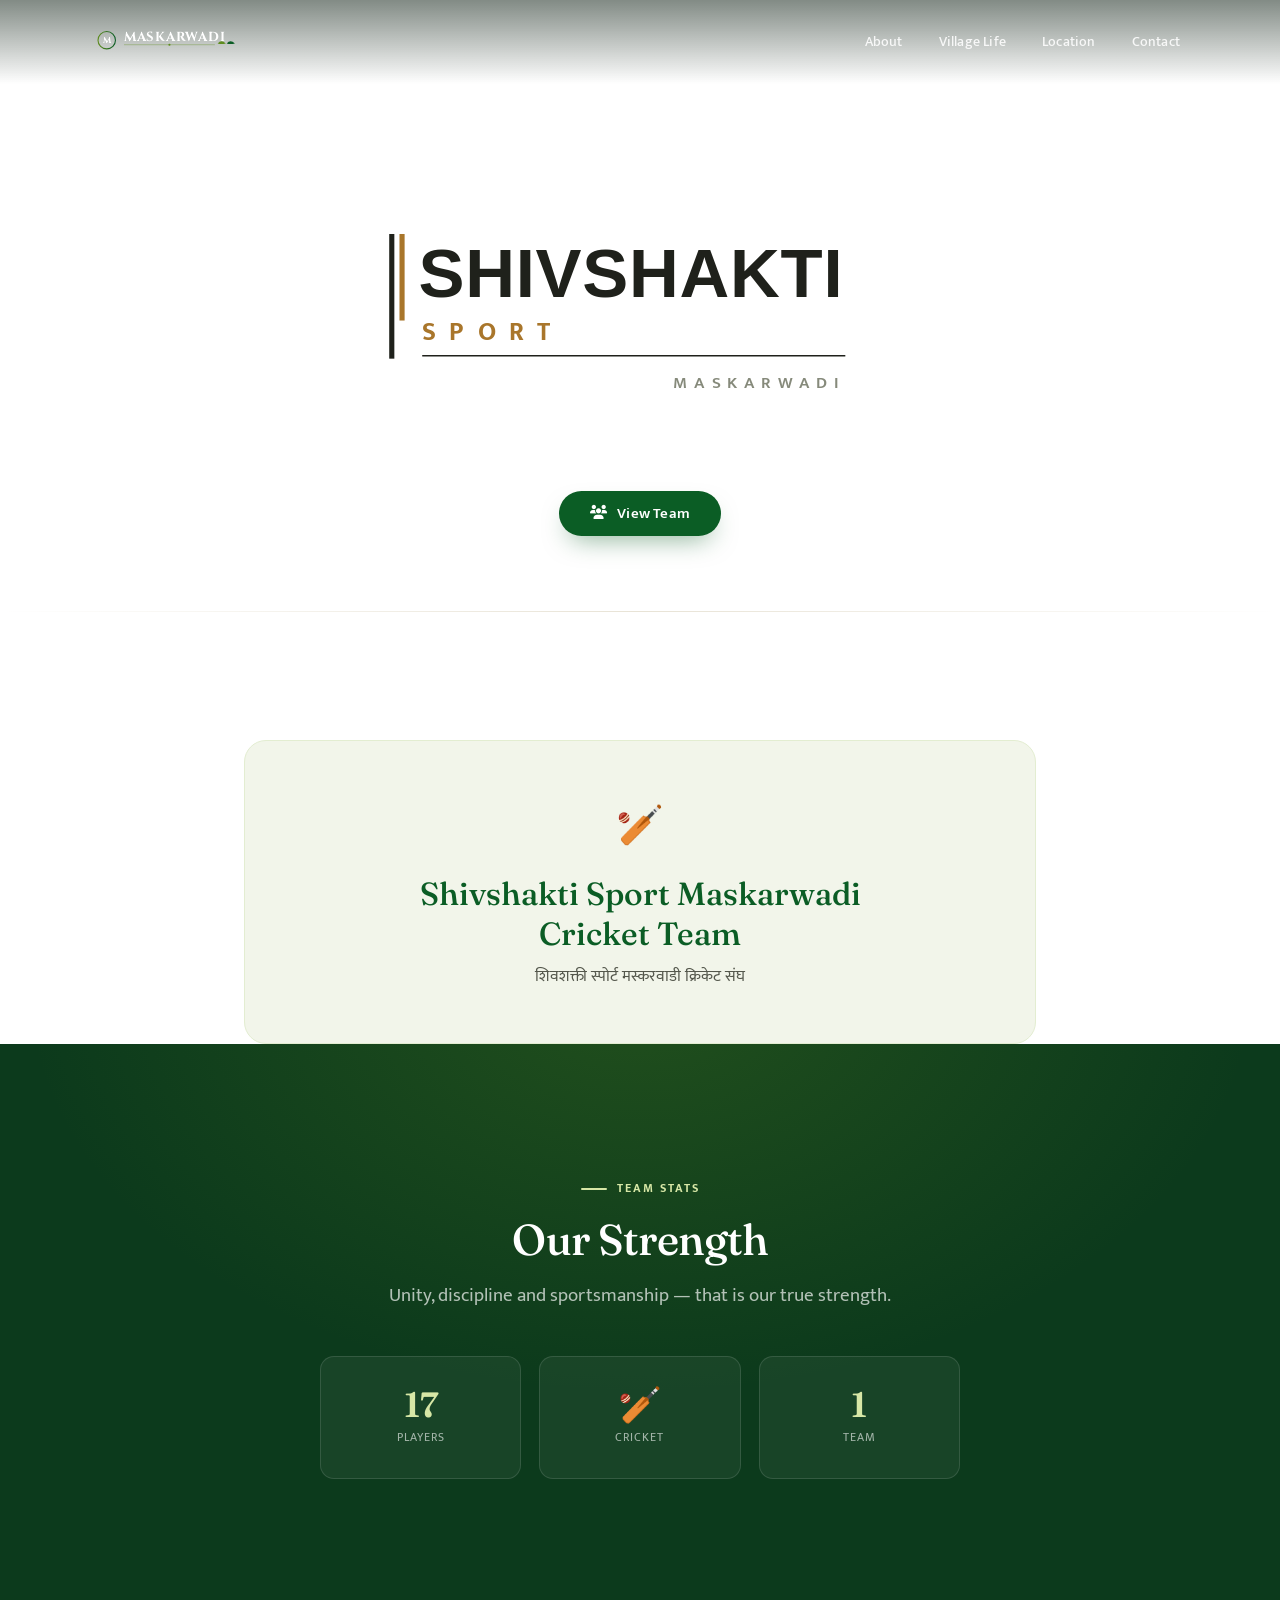
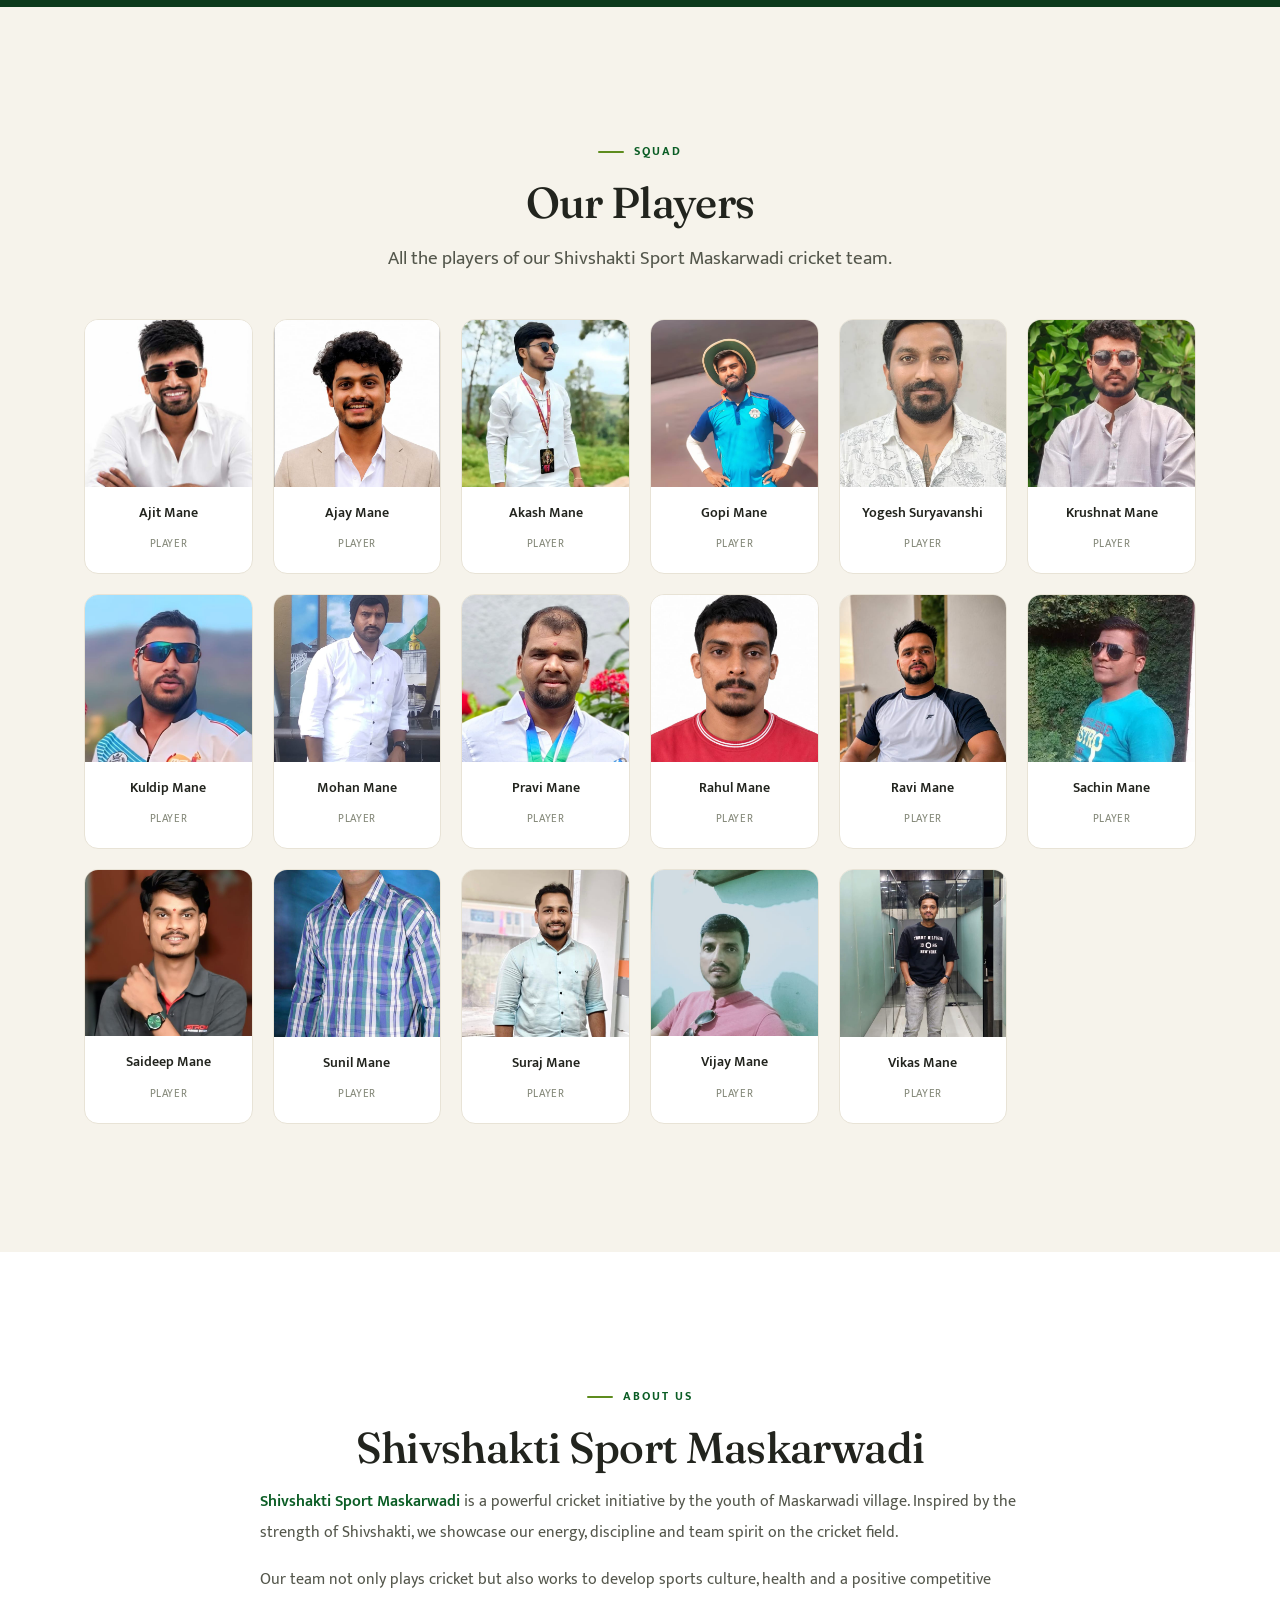
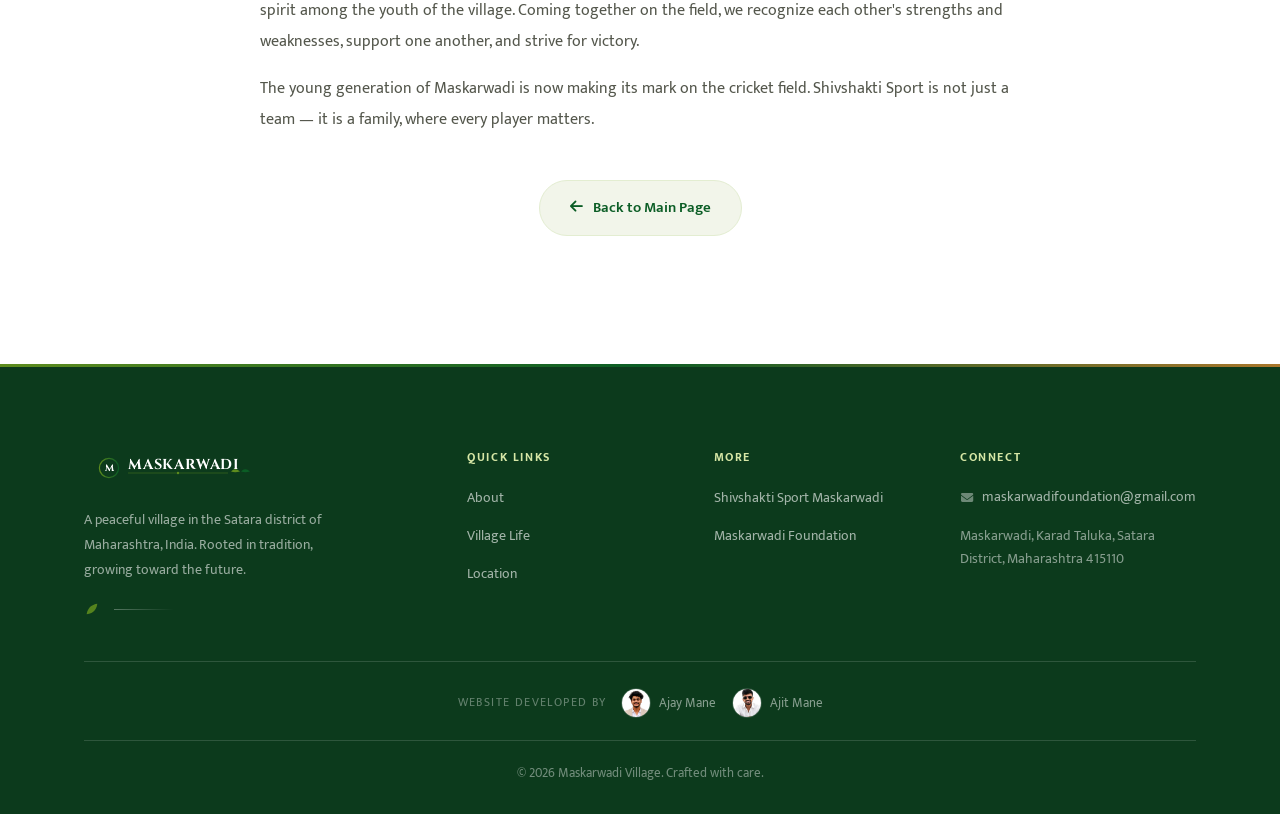
==== commit b28e2c81: "Rebuild village.css as one clean system; premium visual pass CSS cleanup - village.css rewritten as " ====
--- a/shivshakti-sport/index.html
+++ b/shivshakti-sport/index.html
@@ -4,13 +4,13 @@
   <meta charset="UTF-8">
   <meta name="viewport" content="width=device-width, initial-scale=1.0">
   <meta name="description" content="Shivshakti Sport Maskarwadi — the pride of Maskarwadi's cricket team. A symbol of sportsmanship, discipline and unity.">
-  <meta name="theme-color" content="#0E2A17">
+  <meta name="theme-color" content="#0C3A1C">
   <title>Shivshakti Sport Maskarwadi Cricket Team</title>
   <link rel="canonical" href="https://maskarwadi.com/shivshakti-sport/">
 
   <link rel="preconnect" href="https://fonts.googleapis.com">
   <link rel="preconnect" href="https://fonts.gstatic.com" crossorigin>
-  <link href="https://fonts.googleapis.com/css2?family=Cinzel:wght@600;700&family=Fraunces:opsz,wght@9..40,400;9..40,500;9..40,600&family=Mukta:wght@400;500;600;700&display=swap" rel="stylesheet">
+  <link href="https://fonts.googleapis.com/css2?family=Cinzel:wght@600;700&family=Fraunces:ital,opsz,wght@0,9..40,400;0,9..40,500;0,9..40,600;1,9..40,500&family=Mukta:wght@400;500;600;700&display=swap" rel="stylesheet">
   <link rel="stylesheet" href="/village.css">
   <link rel="stylesheet" href="/shivshakti-sport/sport.css">
   <link rel="stylesheet" href="https://cdnjs.cloudflare.com/ajax/libs/font-awesome/6.5.0/css/all.min.css">
@@ -27,7 +27,6 @@
 <body>
 
   <a href="#main" class="skip-link">Skip to main content</a>
-
   <div class="scroll-progress" id="scrollProgress"></div>
 
   <!-- ===== HEADER ===== -->
@@ -37,8 +36,7 @@
         <svg class="logo-svg" viewBox="0 0 900 220" xmlns="http://www.w3.org/2000/svg" aria-hidden="true">
           <defs>
             <linearGradient id="hdrGrad" x1="0%" y1="0%" x2="100%" y2="0%">
-              <stop offset="0%" stop-color="#6E9F17"/>
-              <stop offset="100%" stop-color="#0C6B29"/>
+              <stop offset="0%" stop-color="#5E8C1E"/><stop offset="100%" stop-color="#0B5D25"/>
             </linearGradient>
           </defs>
           <g transform="translate(70,45)">
@@ -46,10 +44,10 @@
             <text x="55" y="72" text-anchor="middle" font-family="Cinzel,Georgia,serif" font-size="48" font-weight="700" fill="currentColor">M</text>
           </g>
           <text x="220" y="105" font-family="Cinzel,Georgia,serif" font-size="72" font-weight="700" letter-spacing="4" fill="currentColor">MASKARWADI</text>
-          <line x1="220" y1="125" x2="720" y2="125" stroke="#6E9F17" stroke-width="2"/>
-          <circle cx="470" cy="125" r="6" fill="#6E9F17"/>
-          <path d="M735 118 Q755 95 780 118 Q755 125 735 118Z" fill="#6E9F17"/>
-          <path d="M785 118 Q805 95 830 118 Q805 125 785 118Z" fill="#0C6B29"/>
+          <line x1="220" y1="125" x2="720" y2="125" stroke="#5E8C1E" stroke-width="2"/>
+          <circle cx="470" cy="125" r="6" fill="#5E8C1E"/>
+          <path d="M735 118 Q755 95 780 118 Q755 125 735 118Z" fill="#5E8C1E"/>
+          <path d="M785 118 Q805 95 830 118 Q805 125 785 118Z" fill="#0B5D25"/>
         </svg>
       </a>
       <div class="nav-group">
@@ -78,12 +76,12 @@
       <div class="hero-svg-wrap reveal">
         <svg viewBox="0 0 1200 380" xmlns="http://www.w3.org/2000/svg" preserveAspectRatio="xMidYMid meet" role="img" aria-label="Shivshakti Sport Maskarwadi">
           <rect width="1200" height="380" fill="#ffffff"/>
-          <rect x="260" y="90" width="7" height="170" fill="#1A1A17"/>
-          <rect x="273" y="90" width="7" height="120" fill="#B4551E"/>
-          <text x="300" y="176" font-family="'Arial Black', 'Helvetica Neue', Arial, sans-serif" font-size="94" font-weight="900" letter-spacing="1" fill="#1A1A17">SHIVSHAKTI</text>
-          <text x="305" y="235" font-family="'Mukta', Arial, sans-serif" font-size="36" font-weight="700" letter-spacing="18" fill="#B4551E">SPORT</text>
-          <line x1="305" y1="256" x2="880" y2="256" stroke="#1A1A17" stroke-width="2"/>
-          <text x="880" y="300" text-anchor="end" font-family="'Mukta', Arial, sans-serif" font-size="23" font-weight="600" letter-spacing="9" fill="#83847B">MASKARWADI</text>
+          <rect x="258" y="90" width="7" height="170" fill="#1F211B"/>
+          <rect x="272" y="90" width="7" height="118" fill="#A9762B"/>
+          <text x="298" y="176" font-family="'Arial Black','Helvetica Neue',Arial,sans-serif" font-size="94" font-weight="900" letter-spacing="1" fill="#1F211B">SHIVSHAKTI</text>
+          <text x="303" y="235" font-family="'Mukta',Arial,sans-serif" font-size="36" font-weight="700" letter-spacing="18" fill="#A9762B">SPORT</text>
+          <line x1="303" y1="256" x2="880" y2="256" stroke="#1F211B" stroke-width="2"/>
+          <text x="880" y="300" text-anchor="end" font-family="'Mukta',Arial,sans-serif" font-size="23" font-weight="600" letter-spacing="9" fill="#868A7B">MASKARWADI</text>
         </svg>
       </div>
       <div class="hero-btn-wrap reveal delay-1">
@@ -107,7 +105,7 @@
   <section class="cricket-section cricket-section--dark">
     <div class="cricket-container">
       <div class="cricket-text-center reveal">
-        <span class="cricket-section-tag cricket-section-tag--light"><i class="fas fa-chart-line" aria-hidden="true"></i> Team Stats</span>
+        <span class="cricket-section-tag cricket-section-tag--light">Team Stats</span>
         <h2 class="cricket-section-title cricket-section-title--light">Our Strength</h2>
         <p class="cricket-section-sub cricket-section-sub--light">Unity, discipline and sportsmanship — that is our true strength.</p>
       </div>
@@ -123,7 +121,7 @@
   <section class="cricket-section cricket-section--alt" id="team">
     <div class="cricket-container">
       <div class="cricket-text-center reveal">
-        <span class="cricket-section-tag"><i class="fas fa-id-card" aria-hidden="true"></i> Squad</span>
+        <span class="cricket-section-tag">Squad</span>
         <h2 class="cricket-section-title">Our Players</h2>
         <p class="cricket-section-sub">All the players of our Shivshakti Sport Maskarwadi cricket team.</p>
       </div>
@@ -154,7 +152,7 @@
   <section class="cricket-section cricket-section--white">
     <div class="cricket-container cricket-container--narrow">
       <div class="cricket-text-center reveal">
-        <span class="cricket-section-tag"><i class="fas fa-circle-info" aria-hidden="true"></i> About Us</span>
+        <span class="cricket-section-tag">About Us</span>
         <h2 class="cricket-section-title">Shivshakti Sport Maskarwadi</h2>
       </div>
       <div class="desc-text reveal delay-1">
@@ -178,8 +176,7 @@
           <svg class="footer-logo-svg" viewBox="0 0 900 220" xmlns="http://www.w3.org/2000/svg" aria-hidden="true">
             <defs>
               <linearGradient id="ftrGrad" x1="0%" y1="0%" x2="100%" y2="0%">
-                <stop offset="0%" stop-color="#6E9F17"/>
-                <stop offset="100%" stop-color="#0C6B29"/>
+                <stop offset="0%" stop-color="#5E8C1E"/><stop offset="100%" stop-color="#0B5D25"/>
               </linearGradient>
             </defs>
             <g transform="translate(70,45)">
@@ -187,12 +184,15 @@
               <text x="55" y="72" text-anchor="middle" font-family="Cinzel,Georgia,serif" font-size="48" font-weight="700" fill="#fff">M</text>
             </g>
             <text x="220" y="105" font-family="Cinzel,Georgia,serif" font-size="72" font-weight="700" letter-spacing="4" fill="#fff">MASKARWADI</text>
-            <line x1="220" y1="125" x2="720" y2="125" stroke="#6E9F17" stroke-width="2"/>
-            <circle cx="470" cy="125" r="6" fill="#6E9F17"/>
-            <path d="M735 118 Q755 95 780 118 Q755 125 735 118Z" fill="#6E9F17"/>
-            <path d="M785 118 Q805 95 830 118 Q805 125 785 118Z" fill="#0C6B29"/>
+            <line x1="220" y1="125" x2="720" y2="125" stroke="#5E8C1E" stroke-width="2"/>
+            <circle cx="470" cy="125" r="6" fill="#5E8C1E"/>
+            <path d="M735 118 Q755 95 780 118 Q755 125 735 118Z" fill="#5E8C1E"/>
+            <path d="M785 118 Q805 95 830 118 Q805 125 785 118Z" fill="#0B5D25"/>
           </svg>
           <p>A peaceful village in the Satara district of Maharashtra, India. Rooted in tradition, growing toward the future.</p>
+          <div class="leaf-rule" aria-hidden="true">
+            <svg class="leaf" viewBox="0 0 24 24"><path d="M20 4C11 5 5 11 4 20c9-1 15-7 16-16Z"/></svg>
+          </div>
         </div>
         <div>
           <h4>Quick Links</h4>
@@ -200,30 +200,34 @@
             <li><a href="/#about">About</a></li>
             <li><a href="/#life">Village Life</a></li>
             <li><a href="/#location">Location</a></li>
+          </ul>
+        </div>
+        <div>
+          <h4>More</h4>
+          <ul>
             <li><a href="/shivshakti-sport/">Shivshakti Sport Maskarwadi</a></li>
+            <li><a href="https://foundation.maskarwadi.com/">Maskarwadi Foundation</a></li>
           </ul>
         </div>
-        <div>
+        <div class="footer-contact">
           <h4>Connect</h4>
-          <ul>
-            <li><a href="mailto:maskarwadifoundation@gmail.com"><i class="fas fa-envelope" aria-hidden="true"></i> Email Us</a></li>
-            <li><a href="https://foundation.maskarwadi.com/"><i class="fas fa-hand-holding-heart" aria-hidden="true"></i> Maskarwadi Foundation</a></li>
-          </ul>
+          <a href="mailto:maskarwadifoundation@gmail.com"><i class="fas fa-envelope" aria-hidden="true"></i> maskarwadifoundation@gmail.com</a>
+          <address>Maskarwadi, Karad Taluka, Satara District, Maharashtra 415110</address>
         </div>
       </div>
 
       <div class="footer-dev">
-        <h4>Website Developed By</h4>
-        <div class="footer-dev-grid">
-          <div class="footer-dev-card">
-            <img src="/Images/ajay-mane.jpg" alt="Ajay Mane" class="footer-dev-img" width="108" height="108" loading="lazy">
-            <span class="footer-dev-name">Ajay Mane</span>
-          </div>
-          <div class="footer-dev-card">
-            <img src="/Images/ajit-mane.jpg" alt="Ajit Mane" class="footer-dev-img" width="108" height="108" loading="lazy">
-            <span class="footer-dev-name">Ajit Mane</span>
-          </div>
-        </div>
+        <span class="footer-dev-label">Website Developed By</span>
+        <span class="footer-dev-people">
+          <span class="footer-dev-person">
+            <img src="/Images/ajay-mane.jpg" alt="Ajay Mane" width="60" height="60" loading="lazy">
+            <span>Ajay Mane</span>
+          </span>
+          <span class="footer-dev-person">
+            <img src="/Images/ajit-mane.jpg" alt="Ajit Mane" width="60" height="60" loading="lazy">
+            <span>Ajit Mane</span>
+          </span>
+        </span>
       </div>
 
       <div class="footer-bottom">
--- a/village.css
+++ b/village.css
@@ -1,67 +1,78 @@
 /* ============================================================
    MASKARWADI — Design System
-   Warm, elegant, modern. Rooted in village identity.
-   Palette: olive + forest green on warm off-white, clay accent.
-   ============================================================ */
-
-/* ===== RESET & BASE ===== */
+   One source of truth. Village · Nature · Community · Progress.
+   ------------------------------------------------------------
+   1. Tokens            5. Header / Nav        9.  Location
+   2. Base / Reset      6. Hero               10. CTA
+   3. Typography        7. Sections           11. Footer
+   4. Buttons          8. About / Features    12. Motion / Loader / Responsive
+   ============================================================ */
+
+/* ============================================================
+   1. TOKENS
+   ============================================================ */
+:root {
+  /* Greens */
+  --green:          #5E8C1E;   /* primary olive — accents, hairlines, icons */
+  --green-deep:     #0B5D25;   /* forest — primary buttons, tag text */
+  --green-forest:   #0C3A1C;   /* darkest — dark sections */
+  --green-050:      #F2F5EA;   /* faint tint surface */
+  --green-100:      #E3EDD1;   /* tint surface / borders */
+
+  /* Neutrals — warm */
+  --paper:          #FFFFFF;
+  --sand:           #F6F3EB;   /* warm off-white alt background */
+  --ink:            #22241E;   /* primary text */
+  --ink-2:          #54574C;   /* secondary text */
+  --ink-3:          #868A7B;   /* muted text / metadata */
+  --line:           #E8E3D6;   /* hairline borders */
+
+  /* Earthy accent — used very sparingly */
+  --accent:         #A9762B;
+  --accent-050:     #F3ECDF;
+
+  /* On dark surfaces */
+  --on-dark:        rgba(255,255,255,0.88);
+  --on-dark-2:      rgba(255,255,255,0.64);
+  --on-dark-line:   rgba(255,255,255,0.14);
+
+  /* Shadows — soft, green-tinted */
+  --shadow-sm:      0 2px 10px -2px rgba(18,38,18,0.08);
+  --shadow-md:      0 16px 40px -14px rgba(18,38,18,0.16);
+
+  /* Radii */
+  --r-lg:           22px;
+  --r-md:           14px;
+  --r-sm:           10px;
+  --r-pill:         999px;
+
+  /* Layout */
+  --wrap:           1180px;
+  --gutter:         clamp(20px, 5vw, 34px);
+  --section:        clamp(72px, 10vw, 132px);
+
+  /* Type */
+  --font-body:      'Mukta', 'Segoe UI', system-ui, -apple-system, sans-serif;
+  --font-display:   'Fraunces', 'Mukta', Georgia, 'Times New Roman', serif;
+
+  --fs-hero:        clamp(2.7rem, 6vw, 4.6rem);
+  --fs-h2:          clamp(1.95rem, 3.4vw, 2.7rem);
+  --fs-h3:          clamp(1.25rem, 2vw, 1.55rem);
+  --fs-lead:        clamp(1.05rem, 1.5vw, 1.2rem);
+  --fs-body:        1rem;
+  --fs-card:        1.12rem;
+  --fs-label:       0.72rem;
+  --fs-meta:        0.8rem;
+
+  /* Motion */
+  --t:              0.28s cubic-bezier(0.16, 1, 0.3, 1);
+  --t-slow:         0.6s  cubic-bezier(0.16, 1, 0.3, 1);
+}
+
+/* ============================================================
+   2. BASE / RESET
+   ============================================================ */
 *, *::before, *::after { box-sizing: border-box; margin: 0; padding: 0; }
-
-:root {
-  /* ---- Brand greens ---- */
-  --green:         #6E9F17;   /* olive — primary */
-  --green-dim:     #0C6B29;   /* forest — deep */
-  --green-pale:    #EEF3E2;   /* tinted surface */
-  --forest:        #0C6B29;
-  --forest-dim:    #094F1F;
-  --forest-pale:   #E6F0E6;
-
-  /* ---- Warm clay accent (used sparingly) ---- */
-  --clay:          #B4551E;
-  --clay-pale:     #F6EBE2;
-
-  /* ---- Backgrounds ---- */
-  --bg:            #FFFFFF;
-  --bg-alt:        #F7F5EF;   /* warm sand */
-  --bg-deep:       #0E2A17;   /* deep forest for dark sections */
-  --card-bg:       #FFFFFF;
-  --white:         #FFFFFF;
-
-  /* ---- Text ---- */
-  --text:          #26261F;
-  --text-light:    #55564E;
-  --text-muted:    #83847B;
-  --on-dark:       rgba(255,255,255,0.92);
-  --on-dark-soft:  rgba(255,255,255,0.68);
-
-  /* ---- Borders & surfaces ---- */
-  --border:        #E4DFD3;
-  --border-light:  #ECE7DC;
-  --shadow-xs:     0 1px 3px rgba(24,38,20,0.05);
-  --shadow-sm:     0 4px 16px rgba(24,38,20,0.06);
-  --shadow:        0 12px 32px rgba(24,38,20,0.09);
-  --shadow-lg:     0 24px 60px rgba(24,38,20,0.13);
-  --ring:          0 0 0 3px rgba(110,159,23,0.35);
-
-  --radius:        18px;
-  --radius-sm:     12px;
-  --radius-xs:     8px;
-  --radius-full:   999px;
-
-  /* ---- Typography ---- */
-  --font-body:     'Mukta', 'Segoe UI', system-ui, -apple-system, sans-serif;
-  --font-display:  'Fraunces', 'Mukta', Georgia, 'Times New Roman', serif;
-  --font-logo:     'Cinzel', Georgia, serif;
-
-  /* ---- Rhythm ---- */
-  --section-pad:   clamp(64px, 9vw, 116px);
-  --content-width: 1180px;
-  --gutter:        clamp(20px, 5vw, 32px);
-
-  /* ---- Motion ---- */
-  --transition:    0.35s cubic-bezier(0.25, 0.46, 0.45, 0.94);
-  --ease-out:      cubic-bezier(0.16, 1, 0.3, 1);
-}
 
 html {
   scroll-behavior: smooth;
@@ -70,701 +81,802 @@
 
 body {
   font-family: var(--font-body);
-  color: var(--text);
-  background: var(--bg);
-  font-size: 1rem;
+  font-size: var(--fs-body);
   line-height: 1.75;
-  font-weight: 400;
+  color: var(--ink);
+  background: var(--paper);
   overflow-x: clip;
   -webkit-font-smoothing: antialiased;
   -moz-osx-font-smoothing: grayscale;
   text-rendering: optimizeLegibility;
 }
-
-::selection { background: var(--green); color: #fff; }
-
-img { max-width: 100%; height: auto; display: block; }
+body.nav-open { overflow: hidden; }
+
+img, svg, video { display: block; max-width: 100%; }
+img { height: auto; }
 a { color: inherit; text-decoration: none; }
 ul { list-style: none; }
-button { font-family: inherit; }
+button { font: inherit; color: inherit; }
+
+::selection { background: var(--green-deep); color: #fff; }
 
 :focus-visible {
-  outline: 2px solid var(--forest);
+  outline: 2px solid var(--green-deep);
   outline-offset: 3px;
-  border-radius: 4px;
-}
-.header:not(.scrolled) :focus-visible,
+  border-radius: 3px;
+}
 .hero :focus-visible,
 .cta-section :focus-visible,
 .footer :focus-visible,
-.cricket-section--dark :focus-visible {
+.nav-links :focus-visible,
+.header:not(.scrolled) .lang-toggle :focus-visible {
   outline-color: #fff;
 }
 
+/* Devanagari tuning — Mukta needs a touch more breathing room */
+:lang(mr) { line-height: 1.85; }
+:lang(mr) h1, :lang(mr) h2, :lang(mr) h3,
+:lang(mr) .section-title, :lang(mr) .hero h1 { line-height: 1.3; }
+
 .container {
-  max-width: var(--content-width);
-  margin: 0 auto;
-  padding: 0 var(--gutter);
+  max-width: var(--wrap);
+  margin-inline: auto;
+  padding-inline: var(--gutter);
 }
 
 .sr-only {
   position: absolute; width: 1px; height: 1px;
   padding: 0; margin: -1px; overflow: hidden;
-  clip: rect(0 0 0 0); clip-path: inset(50%); white-space: nowrap; border: 0;
+  clip: rect(0 0 0 0); clip-path: inset(50%);
+  white-space: nowrap; border: 0;
 }
 
 .skip-link {
-  position: absolute; left: 16px; top: -60px;
-  background: var(--forest); color: #fff;
-  padding: 10px 18px; border-radius: var(--radius-xs);
-  z-index: 2000; font-weight: 600; font-size: 0.9rem;
-  transition: top 0.25s ease;
+  position: fixed; left: 16px; top: -60px; z-index: 3000;
+  background: var(--green-deep); color: #fff;
+  padding: 10px 18px; border-radius: var(--r-sm);
+  font-weight: 600; font-size: 0.9rem;
+  transition: top var(--t);
 }
 .skip-link:focus { top: 16px; }
 
-/* ===== SCROLL INDICATOR ===== */
+/* ---- Decorative leaf mark ---- */
+.leaf {
+  width: 1em; height: 1em; flex: none;
+  color: var(--green);
+  fill: currentColor;
+}
+.leaf-rule {
+  display: flex; align-items: center; justify-content: center;
+  gap: 14px; color: var(--green);
+}
+.leaf-rule::before, .leaf-rule::after {
+  content: ''; height: 1px; width: clamp(32px, 8vw, 72px);
+  background: linear-gradient(90deg, transparent, currentColor);
+}
+.leaf-rule::after { background: linear-gradient(90deg, currentColor, transparent); }
+.leaf-rule .leaf { width: 16px; height: 16px; opacity: 0.9; }
+
+/* ============================================================
+   3. TYPOGRAPHY
+   ============================================================ */
 .scroll-progress {
-  position: fixed; top: 0; left: 0; height: 3px;
-  background: linear-gradient(90deg, var(--green), var(--forest));
-  z-index: 1001; width: 0%;
+  position: fixed; inset: 0 auto auto 0; height: 3px; width: 0;
+  background: linear-gradient(90deg, var(--green), var(--green-deep));
+  z-index: 1200;
   transition: width 0.1s linear;
 }
 
 /* ============================================================
-   HEADER / NAV
+   4. BUTTONS
+   ============================================================ */
+.btn {
+  display: inline-flex; align-items: center; justify-content: center; gap: 10px;
+  padding: 14px 30px;
+  border: 1.5px solid transparent;
+  border-radius: var(--r-pill);
+  font-weight: 600; font-size: 0.95rem; line-height: 1;
+  letter-spacing: 0.2px;
+  cursor: pointer;
+  transition: transform var(--t), background var(--t), border-color var(--t),
+              color var(--t), box-shadow var(--t);
+}
+.btn i { font-size: 0.9em; }
+.btn:active { transform: translateY(0) scale(0.985); }
+
+.btn-primary {
+  background: var(--green-deep); color: #fff;
+  box-shadow: 0 12px 26px -10px rgba(11,93,37,0.5);
+}
+.btn-primary:hover {
+  background: var(--green-forest);
+  transform: translateY(-2px);
+  box-shadow: 0 18px 34px -10px rgba(11,61,30,0.5);
+}
+
+.btn-ghost {
+  background: transparent; border-color: rgba(255,255,255,0.5); color: #fff;
+}
+.btn-ghost:hover {
+  background: rgba(255,255,255,0.12); border-color: #fff;
+  transform: translateY(-2px);
+}
+
+.btn-light {
+  background: #fff; color: var(--green-forest);
+  box-shadow: 0 12px 30px -12px rgba(0,0,0,0.4);
+}
+.btn-light:hover {
+  background: var(--green-050);
+  transform: translateY(-2px);
+  box-shadow: 0 18px 38px -12px rgba(0,0,0,0.4);
+}
+
+.btn-lg { padding: 17px 38px; font-size: 1rem; }
+
+/* ============================================================
+   5. HEADER / NAV
    ============================================================ */
 .header {
-  position: fixed; top: 0; left: 0; right: 0; z-index: 1000;
-  padding: 20px 0;
-  transition: padding var(--transition), background var(--transition), box-shadow var(--transition);
+  position: fixed; inset: 0 0 auto 0; z-index: 1000;
+  padding: 22px 0;
+  transition: padding var(--t), background var(--t), box-shadow var(--t);
 }
 .header::before {
   content: ''; position: absolute; inset: 0; z-index: -1;
-  background: linear-gradient(180deg, rgba(6,26,14,0.55), rgba(6,26,14,0));
-  opacity: 1; transition: opacity var(--transition);
+  background: linear-gradient(180deg, rgba(6,24,12,0.5), transparent);
+  transition: opacity var(--t);
   pointer-events: none;
 }
 .header.scrolled {
-  background: rgba(255,255,255,0.88);
-  backdrop-filter: blur(16px);
-  -webkit-backdrop-filter: blur(16px);
-  box-shadow: 0 1px 0 var(--border-light), var(--shadow-xs);
-  padding: 11px 0;
+  padding: 10px 0;
+  background: rgba(255,255,255,0.82);
+  backdrop-filter: blur(18px) saturate(1.4);
+  -webkit-backdrop-filter: blur(18px) saturate(1.4);
+  box-shadow: inset 0 -1px 0 var(--line), 0 8px 30px -18px rgba(18,38,18,0.4);
 }
 .header.scrolled::before { opacity: 0; }
-.header .container { display: flex; align-items: center; justify-content: space-between; gap: 16px; }
-
-.logo { display: flex; align-items: center; flex-shrink: 0; color: #fff; }
-.logo-svg { height: 40px; width: auto; flex-shrink: 0; transition: height var(--transition), color var(--transition); }
-.header.scrolled .logo { color: var(--forest); }
+.header .container { display: flex; align-items: center; justify-content: space-between; gap: 18px; }
+
+.logo { display: flex; align-items: center; flex: none; color: #fff; }
+.logo-svg { height: 40px; width: auto; transition: height var(--t), color var(--t); }
+.header.scrolled .logo { color: var(--green-deep); }
 .header.scrolled .logo-svg { height: 34px; }
 
-.nav-group { display: flex; align-items: center; gap: 12px; }
-.nav-links { display: flex; gap: 2px; align-items: center; }
+.nav-group { display: flex; align-items: center; gap: 16px; }
+
+.nav-links { display: flex; align-items: center; gap: 4px; }
 .nav-links a {
   position: relative;
-  padding: 9px 18px; border-radius: var(--radius-full);
-  font-size: 0.9rem; font-weight: 500;
-  color: rgba(255,255,255,0.9);
-  transition: background var(--transition), color var(--transition);
+  padding: 8px 16px;
+  font-size: 0.9rem; font-weight: 500; letter-spacing: 0.2px;
+  color: rgba(255,255,255,0.88);
   white-space: nowrap;
-  letter-spacing: 0.2px;
-}
-.header.scrolled .nav-links a { color: var(--text-light); }
-.nav-links a:hover { background: rgba(255,255,255,0.14); color: #fff; }
-.header.scrolled .nav-links a:hover { background: var(--green-pale); color: var(--forest); }
-.nav-links a[aria-current="true"] {
-  color: #fff;
-  background: rgba(255,255,255,0.16);
-}
-.header.scrolled .nav-links a[aria-current="true"] { color: var(--forest); background: var(--green-pale); }
-
-/* ===== LANGUAGE TOGGLE ===== */
+  transition: color var(--t);
+}
+.header.scrolled .nav-links a { color: var(--ink-2); }
+.nav-links a::after {
+  content: ''; position: absolute; left: 16px; right: 16px; bottom: 2px;
+  height: 2px; border-radius: 2px;
+  background: currentColor;
+  transform: scaleX(0); transform-origin: center;
+  transition: transform var(--t);
+}
+.nav-links a:hover { color: #fff; }
+.header.scrolled .nav-links a:hover { color: var(--green-deep); }
+.nav-links a:hover::after,
+.nav-links a[aria-current="true"]::after { transform: scaleX(1); }
+.nav-links a[aria-current="true"] { color: #fff; }
+.header.scrolled .nav-links a[aria-current="true"] { color: var(--green-deep); }
+
+/* ---- Language switcher ---- */
 .lang-toggle {
-  display: flex; align-items: center; gap: 2px;
+  position: relative; display: flex; flex: none;
+  padding: 3px;
   background: rgba(255,255,255,0.14);
-  backdrop-filter: blur(8px); -webkit-backdrop-filter: blur(8px);
-  border: 1px solid rgba(255,255,255,0.22);
-  border-radius: var(--radius-full);
-  padding: 3px;
-  flex-shrink: 0;
-  transition: var(--transition);
-}
-.header.scrolled .lang-toggle {
-  background: var(--bg-alt);
-  border-color: var(--border);
-}
+  border: 1px solid rgba(255,255,255,0.26);
+  border-radius: var(--r-pill);
+  transition: background var(--t), border-color var(--t);
+}
+.lang-toggle::before {
+  content: ''; position: absolute; z-index: 0;
+  top: 3px; bottom: 3px; left: 3px; width: calc(50% - 3px);
+  border-radius: var(--r-pill);
+  background: var(--green-deep);
+  transition: transform var(--t);
+}
+.lang-toggle[data-active="en"]::before { transform: translateX(100%); }
+.header.scrolled .lang-toggle { background: var(--green-050); border-color: var(--line); }
+
 .lang-btn {
-  padding: 6px 13px; border-radius: var(--radius-full);
-  font-size: 0.78rem; font-weight: 600;
-  border: none; cursor: pointer;
-  background: transparent; color: rgba(255,255,255,0.72);
-  transition: var(--transition);
-  letter-spacing: 0.4px; line-height: 1;
-}
-.header.scrolled .lang-btn { color: var(--text-muted); }
-.lang-btn.active { background: var(--green); color: #fff; }
+  position: relative; z-index: 1;
+  padding: 6px 13px;
+  background: none; border: 0; cursor: pointer;
+  font-size: 0.76rem; font-weight: 600; letter-spacing: 0.4px; line-height: 1;
+  color: rgba(255,255,255,0.72);
+  transition: color var(--t);
+}
+.lang-btn.active { color: #fff; }
+.header.scrolled .lang-btn { color: var(--ink-3); }
 .header.scrolled .lang-btn.active { color: #fff; }
-.lang-btn:not(.active):hover { color: #fff; }
-.header.scrolled .lang-btn:not(.active):hover { color: var(--text); }
-
-/* ===== NAV TOGGLE (hamburger) ===== */
+
+/* ---- Hamburger ---- */
 .nav-toggle {
   display: none; flex-direction: column; gap: 5px;
-  background: none; border: none; cursor: pointer; padding: 8px;
+  padding: 8px; background: none; border: 0; cursor: pointer;
   z-index: 1001;
 }
 .nav-toggle span {
   display: block; width: 24px; height: 2px; border-radius: 2px;
-  background: #fff; transition: transform var(--transition), opacity var(--transition), background var(--transition);
-}
-.header.scrolled .nav-toggle span { background: var(--text); }
-
-/* ============================================================
-   HERO
+  background: #fff;
+  transition: transform var(--t), opacity var(--t), background var(--t);
+}
+.header.scrolled .nav-toggle span { background: var(--ink); }
+
+/* ============================================================
+   6. HERO
    ============================================================ */
 .hero {
-  position: relative; min-height: 100vh; min-height: 100svh;
-  display: flex; align-items: center; justify-content: center;
+  position: relative;
+  min-height: 100vh;
+  min-height: 100svh;
+  display: grid; place-items: center;
+  padding-block: 0 clamp(60px, 12vh, 120px);
   overflow: hidden;
-  background: var(--bg-deep);
+  background: var(--green-forest);
 }
 .hero-bg { position: absolute; inset: 0; z-index: 0; }
-.hero-bg img,
-.hero-bg video {
+.hero-bg video, .hero-bg img {
   width: 100%; height: 100%; object-fit: cover;
-  display: block;
   will-change: transform;
 }
 .hero-overlay {
   position: absolute; inset: 0; z-index: 1;
   background:
-    linear-gradient(180deg, rgba(8,32,18,0.55) 0%, rgba(8,32,18,0.30) 38%, rgba(8,32,18,0.72) 100%),
-    radial-gradient(120% 90% at 50% 40%, rgba(0,0,0,0) 40%, rgba(0,0,0,0.28) 100%);
-}
-.hero-overlay::after {
-  content: ''; position: absolute; bottom: -1px; left: 0; right: 0;
-  height: 140px;
-  background: linear-gradient(transparent, var(--bg));
-}
+    linear-gradient(180deg, rgba(8,26,14,0.5) 0%, rgba(8,26,14,0.22) 42%, rgba(8,26,14,0.68) 100%),
+    radial-gradient(130% 90% at 50% 42%, transparent 42%, rgba(6,20,10,0.34) 100%);
+}
+
 .hero-content {
-  position: relative; z-index: 2; text-align: center;
-  padding: 128px 24px 96px; max-width: 760px;
+  position: relative; z-index: 3;
+  max-width: 780px;
+  padding: 120px var(--gutter) 40px;
+  text-align: center;
 }
 .hero-badge {
   display: inline-flex; align-items: center; gap: 9px;
-  background: rgba(255,255,255,0.12);
-  backdrop-filter: blur(10px); -webkit-backdrop-filter: blur(10px);
-  border: 1px solid rgba(255,255,255,0.22);
-  padding: 8px 20px; border-radius: var(--radius-full);
-  font-size: 0.82rem; font-weight: 500;
+  margin-bottom: 26px;
+  padding: 8px 18px;
+  border: 1px solid rgba(255,255,255,0.28);
+  border-radius: var(--r-pill);
+  background: rgba(255,255,255,0.1);
+  backdrop-filter: blur(8px); -webkit-backdrop-filter: blur(8px);
+  font-size: 0.8rem; font-weight: 500; letter-spacing: 0.5px;
   color: #fff;
-  margin-bottom: 26px;
-  letter-spacing: 0.5px;
-}
-.hero-badge i { color: #DDE9B8; }
+}
+.hero-badge .leaf { width: 15px; height: 15px; color: #D7E7A6; }
+
 .hero h1 {
   font-family: var(--font-display);
   font-optical-sizing: auto;
-  font-size: clamp(2.6rem, 6.4vw, 4.6rem);
+  font-size: var(--fs-hero);
   font-weight: 500;
-  line-height: 1.08;
-  letter-spacing: -0.01em;
-  margin-bottom: 22px;
+  line-height: 1.05;
+  letter-spacing: -0.015em;
   color: #fff;
   text-wrap: balance;
-  text-shadow: 0 2px 24px rgba(0,0,0,0.28);
-}
+  text-shadow: 0 2px 30px rgba(0,0,0,0.3);
+}
+:lang(mr) .hero h1 { font-weight: 600; letter-spacing: 0; }
+
 .hero p {
-  font-size: clamp(1.02rem, 1.6vw, 1.18rem);
+  margin: 22px auto 0;
+  max-width: 560px;
+  font-size: var(--fs-lead);
+  line-height: 1.7;
   color: rgba(255,255,255,0.9);
-  max-width: 560px; margin: 0 auto 38px;
-  line-height: 1.75;
   text-wrap: pretty;
-  text-shadow: 0 1px 12px rgba(0,0,0,0.3);
-}
-.hero-buttons { display: flex; gap: 14px; justify-content: center; flex-wrap: wrap; }
-
-/* ---- Buttons ---- */
-.btn {
-  display: inline-flex; align-items: center; justify-content: center; gap: 10px;
-  padding: 15px 32px; border-radius: var(--radius-full);
-  font-family: var(--font-body);
-  font-weight: 600; font-size: 0.95rem;
-  line-height: 1;
-  transition: transform var(--transition), background var(--transition), box-shadow var(--transition), border-color var(--transition), color var(--transition);
-  cursor: pointer; border: 1.5px solid transparent;
-  letter-spacing: 0.2px;
-}
-.btn:active { transform: translateY(0) scale(0.985); }
-.btn-primary {
-  background: var(--green); color: #fff;
-  box-shadow: 0 10px 26px rgba(110,159,23,0.32);
-}
-.btn-primary:hover {
-  background: var(--forest);
-  transform: translateY(-2px);
-  box-shadow: 0 16px 34px rgba(12,107,41,0.32);
-}
-.btn-secondary {
-  background: rgba(255,255,255,0.12);
-  backdrop-filter: blur(8px); -webkit-backdrop-filter: blur(8px);
-  border-color: rgba(255,255,255,0.35);
-  color: #fff;
-}
-.btn-secondary:hover {
-  transform: translateY(-2px);
-  background: rgba(255,255,255,0.2);
-  border-color: #fff;
-}
-.btn-lg { padding: 17px 40px; font-size: 1rem; }
-
-/* ---- Hero Scroll cue ---- */
-.hero-scroll {
-  position: absolute; bottom: 30px; left: 50%; transform: translateX(-50%);
-  z-index: 2; display: flex; flex-direction: column; align-items: center;
-  gap: 10px; color: rgba(255,255,255,0.6); font-size: 0.68rem;
+  text-shadow: 0 1px 14px rgba(0,0,0,0.35);
+}
+.hero-buttons {
+  display: flex; flex-wrap: wrap; gap: 14px; justify-content: center;
+  margin-top: 36px;
+}
+
+/* Organic curve linking hero → about */
+.hero-curve {
+  position: absolute; inset: auto 0 -1px 0; z-index: 2;
+  line-height: 0; pointer-events: none;
+}
+.hero-curve svg { width: 100%; height: clamp(48px, 7vw, 96px); }
+.hero-curve path { fill: var(--paper); }
+
+/* ============================================================
+   7. SECTIONS — shared shell
+   ============================================================ */
+section { position: relative; padding-block: var(--section); }
+.section--paper { background: var(--paper); }
+.section--sand  { background: var(--sand); }
+
+.section-head {
+  max-width: 640px;
+  margin-bottom: clamp(44px, 6vw, 66px);
+}
+.section-head.text-center { margin-inline: auto; text-align: center; }
+
+.section-tag {
+  display: inline-flex; align-items: center; gap: 10px;
+  margin-bottom: 16px;
+  font-size: var(--fs-label); font-weight: 700;
   letter-spacing: 2px; text-transform: uppercase;
-}
-.hero-scroll .mouse {
-  width: 22px; height: 34px;
-  border: 2px solid rgba(255,255,255,0.35);
-  border-radius: 12px; position: relative;
-}
-.hero-scroll .mouse::after {
-  content: ''; position: absolute; top: 7px; left: 50%; transform: translateX(-50%);
-  width: 3px; height: 7px;
-  background: #fff;
-  border-radius: 2px;
-  animation: scrollWheel 1.8s ease-in-out infinite;
-}
-@keyframes scrollWheel {
-  0%, 100% { opacity: 1; transform: translateX(-50%) translateY(0); }
-  50% { opacity: 0.2; transform: translateX(-50%) translateY(9px); }
-}
-
-/* ============================================================
-   SECTION COMMON
-   ============================================================ */
-section { padding: var(--section-pad) 0; position: relative; }
-
-.section-head { max-width: 640px; margin-bottom: clamp(40px, 6vw, 60px); }
-.text-center .section-head, .section-head.text-center { margin-left: auto; margin-right: auto; }
-
-.section-tag {
-  display: inline-flex; align-items: center; gap: 8px;
-  padding: 7px 16px;
-  border-radius: var(--radius-full);
-  font-size: 0.72rem; font-weight: 700;
-  letter-spacing: 1.2px; margin-bottom: 18px;
-  text-transform: uppercase;
-}
-.section-tag i { font-size: 0.85em; }
-.section-tag--green { background: var(--green-pale); color: var(--forest); }
-.section-tag--forest { background: var(--forest-pale); color: var(--forest-dim); }
-.section-tag--clay { background: var(--clay-pale); color: var(--clay); }
+  color: var(--green-deep);
+}
+.section-tag::before {
+  content: ''; width: 26px; height: 2px; border-radius: 2px;
+  background: var(--green);
+}
+.section-tag--accent { color: var(--accent); }
+.section-tag--accent::before { background: var(--accent); }
+.section-tag--light { color: #D7E7A6; }
+.section-tag--light::before { background: currentColor; }
+.text-center .section-tag { justify-content: center; }
 
 .section-title {
   font-family: var(--font-display);
   font-optical-sizing: auto;
-  font-size: clamp(1.9rem, 3.6vw, 2.7rem);
+  font-size: var(--fs-h2);
   font-weight: 500;
-  color: var(--text);
-  margin-bottom: 16px; line-height: 1.18;
-  letter-spacing: -0.01em;
+  line-height: 1.16;
+  letter-spacing: -0.015em;
+  color: var(--ink);
   text-wrap: balance;
 }
-.section-title .accent { color: var(--green); }
-.section-subtitle {
-  font-size: 1.05rem; color: var(--text-light);
-  max-width: 600px;
+.section-title .accent { color: var(--green-deep); font-style: italic; }
+
+.section-intro {
+  margin-top: 16px;
+  font-size: var(--fs-lead);
   line-height: 1.7;
+  color: var(--ink-2);
   text-wrap: pretty;
 }
-.text-center { text-align: center; }
-.text-center .section-subtitle { margin-left: auto; margin-right: auto; }
-
-/* ============================================================
-   ABOUT
-   ============================================================ */
-.about-section { background: var(--bg); }
+.text-center .section-intro { margin-inline: auto; }
+
+/* Divider between sections */
+.section-divider { padding: clamp(32px, 6vw, 56px) 0; background: var(--paper); }
+.section-divider + section { padding-top: 0; }
+
+/* ============================================================
+   8a. ABOUT — editorial
+   ============================================================ */
 .about-grid {
-  display: grid; grid-template-columns: 0.92fr 1.08fr;
-  gap: clamp(36px, 6vw, 72px); align-items: start;
+  display: grid;
+  grid-template-columns: minmax(0, 0.82fr) minmax(0, 1fr);
+  gap: clamp(36px, 6vw, 80px);
+  align-items: start;
+}
+.about-media { position: relative; }
+.about-media::before {
+  content: ''; position: absolute; inset: 18px -18px -18px 18px;
+  border: 1.5px solid var(--green-100);
+  border-radius: var(--r-lg);
+  z-index: 0;
 }
 .about-image-wrap {
-  position: relative; border-radius: var(--radius); overflow: hidden;
-  box-shadow: var(--shadow-lg);
-  isolation: isolate;
-}
-.about-image-wrap::after {
-  content: ''; position: absolute; inset: 0;
-  border: 1px solid rgba(255,255,255,0.14);
-  border-radius: inherit; pointer-events: none;
+  position: relative; z-index: 1;
+  border-radius: var(--r-lg);
+  overflow: hidden;
+  box-shadow: var(--shadow-md);
 }
 .about-image-wrap img {
   width: 100%; aspect-ratio: 4 / 5; object-fit: cover;
-  transition: transform 0.7s var(--ease-out);
-}
-.about-image-wrap:hover img { transform: scale(1.045); }
+  transition: transform var(--t-slow);
+}
+.about-media:hover .about-image-wrap img { transform: scale(1.04); }
+.about-image-tag {
+  position: absolute; left: 16px; bottom: 16px; z-index: 2;
+  padding: 8px 16px;
+  background: rgba(255,255,255,0.92);
+  backdrop-filter: blur(6px); -webkit-backdrop-filter: blur(6px);
+  border-radius: var(--r-pill);
+  font-size: 0.74rem; font-weight: 600; letter-spacing: 0.6px;
+  color: var(--green-deep);
+  display: inline-flex; align-items: center; gap: 7px;
+}
+.about-image-tag .leaf { width: 13px; height: 13px; }
 
 .about-text > h3 {
   font-family: var(--font-display);
-  font-size: clamp(1.35rem, 2.4vw, 1.7rem);
-  font-weight: 500;
-  color: var(--text);
+  font-size: var(--fs-h3); font-weight: 500;
+  line-height: 1.3; color: var(--ink);
   margin-bottom: 18px;
-  line-height: 1.3;
-}
-.about-text p { margin-bottom: 16px; color: var(--text-light); line-height: 1.85; }
-.about-text .highlight { color: var(--forest); font-weight: 600; }
+}
+.about-text p { margin-bottom: 15px; color: var(--ink-2); line-height: 1.9; }
+.about-text p:first-of-type { font-size: 1.06rem; color: var(--ink); }
+.about-text .highlight { color: var(--green-deep); font-weight: 600; }
 
 .about-stats {
-  display: grid; grid-template-columns: repeat(2, 1fr);
-  gap: 16px; margin-top: 34px;
-  max-width: 360px;
-}
-.about-stat {
-  text-align: center; padding: 22px 16px;
-  background: var(--bg-alt);
-  border-radius: var(--radius-sm);
-  border: 1px solid var(--border-light);
-  transition: transform var(--transition), box-shadow var(--transition), border-color var(--transition);
-}
-.about-stat:hover {
-  transform: translateY(-3px);
-  border-color: var(--green);
-  box-shadow: var(--shadow-sm);
+  display: flex; flex-wrap: wrap;
+  gap: clamp(24px, 5vw, 52px);
+  margin-top: 36px;
+  padding-top: 30px;
+  border-top: 1px solid var(--line);
+}
+.about-stat { position: relative; padding-left: 18px; }
+.about-stat::before {
+  content: ''; position: absolute; left: 0; top: 4px; bottom: 6px;
+  width: 3px; border-radius: 3px;
+  background: linear-gradient(var(--green), transparent);
 }
 .about-stat .num {
   font-family: var(--font-display);
-  font-size: 2rem; font-weight: 600;
-  color: var(--forest);
-  line-height: 1;
-  margin-bottom: 6px;
+  font-size: clamp(2rem, 3.4vw, 2.7rem); font-weight: 600;
+  line-height: 1; color: var(--green-deep);
 }
 .about-stat .label {
-  font-size: 0.74rem; color: var(--text-muted); font-weight: 600;
-  text-transform: uppercase; letter-spacing: 0.8px;
-}
-
-/* ============================================================
-   SVG ICON (shared)
+  margin-top: 8px;
+  font-size: var(--fs-meta); font-weight: 600;
+  text-transform: uppercase; letter-spacing: 1px;
+  color: var(--ink-3);
+}
+
+/* ============================================================
+   8b. FEATURES / VILLAGE LIFE
    ============================================================ */
 .svg-icon { width: 26px; height: 26px; }
 .svg-icon path, .svg-icon circle, .svg-icon rect, .svg-icon line {
-  stroke: currentColor;
-  stroke-width: 1.7;
-  stroke-linecap: round;
-  stroke-linejoin: round;
-  fill: none;
-}
-
-/* ============================================================
-   VILLAGE LIFE / FEATURES
-   ============================================================ */
-.features-section { background: var(--bg-alt); }
+  fill: none; stroke: currentColor; stroke-width: 1.7;
+  stroke-linecap: round; stroke-linejoin: round;
+}
+
 .features-grid {
-  display: grid; grid-template-columns: repeat(3, 1fr);
-  gap: 22px;
+  display: grid;
+  grid-template-columns: repeat(3, 1fr);
+  gap: 20px;
+  padding-bottom: 26px;   /* room for raised middle column */
 }
 .feature-card {
-  background: var(--card-bg); padding: 34px 28px;
-  border-radius: var(--radius);
-  transition: transform var(--transition), box-shadow var(--transition), border-color var(--transition);
+  position: relative;
+  padding: 34px 28px 32px;
+  background: var(--paper);
+  border: 1px solid var(--line);
+  border-radius: var(--r-md);
   text-align: center;
-  border: 1px solid var(--border-light);
-  position: relative;
+  overflow: hidden;
+  transition: transform var(--t), box-shadow var(--t), border-color var(--t);
+}
+.feature-card::after {
+  content: ''; position: absolute; inset: auto 0 0 0;
+  height: 3px;
+  background: linear-gradient(90deg, var(--green), var(--green-deep));
+  transform: scaleX(0); transform-origin: left;
+  transition: transform var(--t);
 }
 .feature-card:hover {
-  transform: translateY(-4px);
-  box-shadow: var(--shadow);
-  border-color: var(--green);
-}
+  transform: translateY(-6px);
+  border-color: var(--green-100);
+  box-shadow: var(--shadow-md);
+}
+.feature-card:hover::after { transform: scaleX(1); }
+
 .feature-icon {
-  width: 62px; height: 62px; border-radius: 50%;
-  display: flex; align-items: center; justify-content: center;
+  width: 60px; height: 60px;
   margin: 0 auto 20px;
-  transition: transform var(--transition), background var(--transition);
-  color: var(--forest);
-  background: var(--green-pale);
-}
-.feature-card:hover .feature-icon { transform: scale(1.06); }
-.feature-card:nth-child(3n) .feature-icon { background: var(--clay-pale); color: var(--clay); }
+  display: grid; place-items: center;
+  border-radius: var(--r-sm);
+  color: var(--green-deep);
+  background: var(--green-050);
+  border: 1px solid var(--green-100);
+  transition: transform var(--t), background var(--t);
+}
+.feature-card:hover .feature-icon { transform: translateY(-3px) rotate(-4deg); }
+.feature-card:nth-child(3n) .feature-icon {
+  color: var(--accent); background: var(--accent-050); border-color: #EADFC9;
+}
 
 .feature-card h3 {
   font-family: var(--font-display);
-  font-size: 1.18rem;
-  color: var(--text);
-  margin-bottom: 10px;
-  font-weight: 500;
-}
-.feature-card p { font-size: 0.92rem; color: var(--text-light); line-height: 1.7; }
-
-/* ============================================================
-   LOCATION
-   ============================================================ */
-.location-section { background: var(--bg); }
-.location-grid { display: grid; grid-template-columns: 1fr 1fr; gap: clamp(32px, 5vw, 56px); align-items: center; }
+  font-size: var(--fs-card); font-weight: 500;
+  color: var(--ink); margin-bottom: 10px;
+}
+.feature-card p { font-size: 0.92rem; line-height: 1.7; color: var(--ink-2); }
+
+/* ============================================================
+   9. LOCATION — destination panel
+   ============================================================ */
+.location-panel {
+  display: grid;
+  grid-template-columns: minmax(0, 0.95fr) minmax(0, 1.05fr);
+  gap: clamp(28px, 4vw, 52px);
+  align-items: stretch;
+  padding: clamp(24px, 4vw, 46px);
+  background: var(--sand);
+  border: 1px solid var(--line);
+  border-radius: var(--r-lg);
+}
+.location-info { align-self: center; }
 .location-info > h3 {
   font-family: var(--font-display);
-  font-size: clamp(1.35rem, 2.4vw, 1.7rem);
-  color: var(--text);
-  margin-bottom: 14px;
-  font-weight: 500;
-}
-.location-info > p { color: var(--text-light); margin-bottom: 24px; line-height: 1.85; }
-.location-details { display: grid; gap: 12px; }
+  font-size: var(--fs-h3); font-weight: 500;
+  color: var(--ink); margin-bottom: 14px;
+}
+.location-info > p { color: var(--ink-2); line-height: 1.85; margin-bottom: 22px; }
+
+.location-details { margin-bottom: 26px; }
 .location-detail {
-  display: flex; align-items: center; gap: 16px;
-  padding: 16px 20px;
-  background: var(--bg-alt);
-  border-radius: var(--radius-sm);
-  border: 1px solid var(--border-light);
-  transition: transform var(--transition), border-color var(--transition), box-shadow var(--transition);
-}
-.location-detail:hover {
-  transform: translateX(4px);
-  border-color: var(--green);
-  box-shadow: var(--shadow-xs);
-}
+  display: flex; align-items: flex-start; gap: 15px;
+  padding: 16px 0;
+  border-top: 1px solid var(--line);
+}
+.location-detail:last-child { border-bottom: 1px solid var(--line); }
 .location-detail .icon {
-  width: 44px; height: 44px; border-radius: 50%;
-  display: flex; align-items: center; justify-content: center; flex-shrink: 0;
-  background: var(--green-pale);
-  color: var(--forest);
-}
-.location-detail .icon .svg-icon { width: 18px; height: 18px; }
-.location-detail .info h4 { font-size: 0.92rem; color: var(--text); font-weight: 600; margin-bottom: 2px; }
-.location-detail .info p { font-size: 0.84rem; color: var(--text-muted); margin: 0; line-height: 1.5; }
+  width: 38px; height: 38px; flex: none;
+  display: grid; place-items: center;
+  border-radius: var(--r-sm);
+  background: var(--green-050);
+  border: 1px solid var(--green-100);
+  color: var(--green-deep);
+}
+.location-detail .icon .svg-icon { width: 17px; height: 17px; }
+.location-detail .info h4 {
+  font-size: 0.8rem; font-weight: 700; letter-spacing: 0.4px;
+  text-transform: uppercase; color: var(--ink-3);
+  margin-bottom: 3px;
+}
+.location-detail .info p { font-size: 0.94rem; color: var(--ink); margin: 0; line-height: 1.5; }
 
 .location-map {
-  border-radius: var(--radius); overflow: hidden;
-  box-shadow: var(--shadow-lg);
-  aspect-ratio: 4 / 3;
-  border: 1px solid var(--border-light);
-}
-.location-map iframe { width: 100%; height: 100%; border: 0; display: block; }
-
-/* ============================================================
-   CTA
+  position: relative;
+  border-radius: var(--r-md);
+  overflow: hidden;
+  min-height: 300px;
+  box-shadow: var(--shadow-md);
+  border: 1px solid var(--line);
+}
+.location-map iframe { position: absolute; inset: 0; width: 100%; height: 100%; border: 0; }
+.location-map .map-pin {
+  position: absolute; left: 16px; top: 16px; z-index: 1;
+  padding: 7px 14px;
+  background: rgba(255,255,255,0.94);
+  backdrop-filter: blur(6px); -webkit-backdrop-filter: blur(6px);
+  border-radius: var(--r-pill);
+  font-size: 0.72rem; font-weight: 700; letter-spacing: 0.5px;
+  color: var(--green-deep);
+  display: inline-flex; align-items: center; gap: 6px;
+  box-shadow: var(--shadow-sm);
+}
+.location-map .map-pin .leaf { width: 12px; height: 12px; }
+
+/* ============================================================
+   10. CTA
    ============================================================ */
 .cta-section {
-  background: var(--bg-deep);
-  position: relative; overflow: hidden;
+  position: relative;
+  background: var(--green-forest);
   text-align: center;
+  overflow: hidden;
 }
 .cta-section::before {
   content: ''; position: absolute; inset: 0;
-  background: radial-gradient(90% 140% at 50% 0%, rgba(110,159,23,0.28), transparent 60%);
+  background: radial-gradient(80% 120% at 50% -10%, rgba(94,140,30,0.28), transparent 60%);
+}
+.cta-leaf {
+  position: absolute; z-index: 0;
+  right: -60px; bottom: -70px;
+  width: min(46vw, 420px); height: auto;
+  color: rgba(255,255,255,0.05);
+  fill: none; stroke: currentColor; stroke-width: 1.2;
 }
 .cta-section .container { position: relative; z-index: 1; }
 .cta-section h2 {
   font-family: var(--font-display);
-  font-size: clamp(1.9rem, 3.4vw, 2.5rem);
-  font-weight: 500;
-  color: #fff;
-  margin-bottom: 14px;
-  line-height: 1.2;
+  font-size: var(--fs-h2); font-weight: 500;
+  line-height: 1.18; color: #fff;
   text-wrap: balance;
 }
 .cta-section p {
-  color: rgba(255,255,255,0.72);
-  font-size: 1.02rem; max-width: 520px;
-  margin: 0 auto 34px;
-  line-height: 1.75;
-}
-.cta-section .btn-secondary {
-  background: var(--green);
-  color: #fff;
-  border-color: transparent;
-  box-shadow: 0 12px 30px rgba(110,159,23,0.3);
-}
-.cta-section .btn-secondary:hover {
-  background: #fff;
-  color: var(--forest-dim);
-  border-color: #fff;
-}
-
-/* ============================================================
-   FOOTER
+  margin: 16px auto 34px;
+  max-width: 520px;
+  font-size: var(--fs-lead); line-height: 1.7;
+  color: rgba(255,255,255,0.7);
+}
+.cta-buttons { display: flex; flex-wrap: wrap; gap: 14px; justify-content: center; }
+
+/* ============================================================
+   11. FOOTER
    ============================================================ */
 .footer {
-  background: var(--bg-deep);
-  color: var(--on-dark-soft);
-  padding: clamp(56px, 8vw, 80px) 0 28px;
   position: relative;
+  background: var(--green-forest);
+  color: var(--on-dark-2);
+  padding: clamp(56px, 8vw, 84px) 0 28px;
 }
 .footer::before {
-  content: ''; position: absolute; top: 0; left: 0; right: 0;
-  height: 3px;
-  background: linear-gradient(90deg, var(--green), var(--forest));
+  content: ''; position: absolute; inset: 0 0 auto 0; height: 3px;
+  background: linear-gradient(90deg, var(--green), var(--green-deep), var(--accent));
 }
 .footer-grid {
-  display: grid; grid-template-columns: 1.6fr 1fr 1fr;
-  gap: clamp(32px, 5vw, 64px); margin-bottom: 48px;
-}
-.footer-logo-svg { height: 46px; width: auto; margin-bottom: 18px; opacity: 0.95; }
-.footer-brand p { font-size: 0.9rem; line-height: 1.75; color: rgba(255,255,255,0.6); max-width: 30ch; }
+  display: grid;
+  grid-template-columns: 1.7fr 1fr 1fr 1.1fr;
+  gap: clamp(28px, 4vw, 56px);
+  padding-bottom: 44px;
+  border-bottom: 1px solid var(--on-dark-line);
+}
+.footer-logo-svg { height: 44px; width: auto; margin-bottom: 16px; }
+.footer-brand p { max-width: 30ch; font-size: 0.9rem; line-height: 1.75; color: rgba(255,255,255,0.58); }
+.footer-brand .leaf-rule { justify-content: flex-start; margin-top: 18px; color: rgba(255,255,255,0.3); }
+.footer-brand .leaf-rule::before { display: none; }
+.footer-brand .leaf-rule::after { width: 60px; }
+
 .footer h4 {
-  font-size: 0.78rem; margin-bottom: 18px;
-  color: #DDE9B8;
-  text-transform: uppercase;
-  letter-spacing: 1.4px;
-  font-weight: 700;
-}
-.footer ul li { margin-bottom: 11px; }
-.footer ul li a {
-  font-size: 0.9rem; transition: color var(--transition), transform var(--transition);
-  display: inline-flex; align-items: center; gap: 7px;
+  margin-bottom: 16px;
+  font-size: var(--fs-label); font-weight: 700;
+  letter-spacing: 1.6px; text-transform: uppercase;
+  color: #D7E7A6;
+}
+.footer ul li { margin-bottom: 10px; }
+.footer ul li a, .footer-contact a {
+  display: inline-flex; align-items: center; gap: 8px;
+  font-size: 0.9rem;
   color: rgba(255,255,255,0.62);
-}
-.footer ul li a:hover { color: #fff; transform: translateX(3px); }
-.footer ul li a i { font-size: 0.85em; opacity: 0.7; }
+  transition: color var(--t), transform var(--t);
+}
+.footer ul li a:hover, .footer-contact a:hover { color: #fff; transform: translateX(3px); }
+.footer ul li a i, .footer-contact a i { width: 14px; font-size: 0.85em; opacity: 0.65; text-align: center; }
+.footer-contact address { font-style: normal; margin-top: 12px; font-size: 0.86rem; line-height: 1.7; color: rgba(255,255,255,0.5); }
+
+.footer-dev {
+  display: flex; align-items: center; justify-content: center; gap: 14px;
+  flex-wrap: wrap;
+  padding: 26px 0 22px;
+}
+.footer-dev-label { font-size: 0.72rem; letter-spacing: 1.4px; text-transform: uppercase; color: rgba(255,255,255,0.36); }
+.footer-dev-people { display: flex; align-items: center; gap: 16px; }
+.footer-dev-person { display: inline-flex; align-items: center; gap: 8px; transition: transform var(--t); }
+.footer-dev-person:hover { transform: translateY(-2px); }
+.footer-dev-person img {
+  width: 30px; height: 30px; border-radius: 50%; object-fit: cover;
+  border: 1.5px solid rgba(255,255,255,0.16);
+}
+.footer-dev-person span { font-size: 0.82rem; color: rgba(255,255,255,0.5); }
 
 .footer-bottom {
-  border-top: 1px solid rgba(255,255,255,0.1);
-  padding-top: 24px; text-align: center;
-  font-size: 0.82rem;
-  color: rgba(255,255,255,0.45);
-}
-
-/* ===== FOOTER DEVELOPER CREDIT ===== */
-.footer-dev { text-align: center; padding: 34px 0 26px; border-top: 1px solid rgba(255,255,255,0.1); margin-top: 8px; }
-.footer-dev h4 {
-  font-size: 0.7rem; font-weight: 600;
-  color: rgba(255,255,255,0.4);
-  margin-bottom: 20px; letter-spacing: 1.6px; text-transform: uppercase;
-}
-.footer-dev-grid { display: flex; justify-content: center; gap: 40px; flex-wrap: wrap; }
-.footer-dev-card { display: flex; flex-direction: column; align-items: center; gap: 9px; transition: transform var(--transition); }
-.footer-dev-card:hover { transform: translateY(-3px); }
-.footer-dev-img {
-  width: 54px; height: 54px; border-radius: 50%;
-  object-fit: cover;
-  border: 2px solid rgba(255,255,255,0.12);
-  transition: border-color var(--transition);
-}
-.footer-dev-card:hover .footer-dev-img { border-color: #DDE9B8; }
-.footer-dev-name { font-size: 0.82rem; color: rgba(255,255,255,0.55); font-weight: 500; }
-
-/* ============================================================
-   SCROLL REVEAL ANIMATIONS
+  text-align: center;
+  font-size: 0.8rem;
+  color: rgba(255,255,255,0.42);
+  border-top: 1px solid var(--on-dark-line);
+  padding-top: 22px;
+}
+
+/* ============================================================
+   12. MOTION / LOADER / RESPONSIVE
    ============================================================ */
 .reveal, .reveal-left, .reveal-right, .reveal-scale {
   opacity: 0;
-  transition: opacity 0.7s var(--ease-out), transform 0.7s var(--ease-out);
-  will-change: opacity, transform;
-}
-.reveal { transform: translateY(26px); }
-.reveal-left { transform: translateX(-30px); }
-.reveal-right { transform: translateX(30px); }
-.reveal-scale { transform: scale(0.94); }
+  transition: opacity var(--t-slow), transform var(--t-slow);
+}
+.reveal        { transform: translateY(26px); }
+.reveal-left   { transform: translateX(-28px); }
+.reveal-right  { transform: translateX(28px); }
+.reveal-scale  { transform: scale(0.95); }
 .reveal.visible, .reveal-left.visible, .reveal-right.visible, .reveal-scale.visible {
   opacity: 1; transform: none;
 }
-.delay-1 { transition-delay: 0.08s; }
-.delay-2 { transition-delay: 0.16s; }
-.delay-3 { transition-delay: 0.24s; }
-.delay-4 { transition-delay: 0.32s; }
-
-/* ============================================================
-   RESPONSIVE
-   ============================================================ */
+.delay-1 { transition-delay: 0.07s; }
+.delay-2 { transition-delay: 0.14s; }
+.delay-3 { transition-delay: 0.21s; }
+.delay-4 { transition-delay: 0.28s; }
+
+.page-loader {
+  position: fixed; inset: 0; z-index: 9999;
+  display: grid; place-items: center;
+  background: var(--paper);
+  transition: opacity 0.5s ease, visibility 0.5s ease;
+}
+.page-loader.hidden { opacity: 0; visibility: hidden; pointer-events: none; }
+.loader-content svg { max-width: min(88vw, 400px); height: auto; }
+
+/* ---- Tablet ---- */
 @media (max-width: 992px) {
-  .about-grid { grid-template-columns: 1fr; gap: 36px; }
-  .about-image-wrap { max-width: 460px; }
-  .about-image-wrap img { aspect-ratio: 16 / 11; }
-  .features-grid { grid-template-columns: repeat(2, 1fr); }
-  .location-grid { grid-template-columns: 1fr; }
-  .location-map { aspect-ratio: 16 / 10; }
+  .about-grid { grid-template-columns: 1fr; gap: 40px; }
+  .about-media { max-width: 480px; }
+  .about-media::before { inset: 14px -14px -14px 14px; }
+  .about-image-wrap img { aspect-ratio: 16 / 12; }
+  .features-grid { grid-template-columns: repeat(2, 1fr); padding-bottom: 0; }
+  .location-panel { grid-template-columns: 1fr; }
+  .location-map { min-height: 280px; aspect-ratio: 16 / 11; }
   .footer-grid { grid-template-columns: 1fr 1fr; }
   .footer-brand { grid-column: 1 / -1; }
 }
 
+/* ---- Mobile nav + layout ---- */
 @media (max-width: 768px) {
-  .nav-group { gap: 6px; }
+  .header { padding: 16px 0; }
+  .nav-group { gap: 10px; }
+
   .nav-links {
-    position: fixed; inset: 0;
-    background: linear-gradient(160deg, var(--forest) 0%, var(--forest-dim) 100%);
-    flex-direction: column; justify-content: center; align-items: center; gap: 6px;
-    z-index: 999;
-    transform: translateY(-100%);
-    transition: transform 0.45s var(--ease-out);
-    padding: 80px 24px 40px;
+    position: fixed; inset: 0; z-index: 999;
+    flex-direction: column; justify-content: center; align-items: center; gap: 4px;
+    padding: 96px 24px 48px;
+    background: linear-gradient(165deg, var(--green-deep), var(--green-forest));
+    opacity: 0; visibility: hidden;
+    transform: translateY(-12px);
+    transition: opacity var(--t), transform var(--t), visibility var(--t);
   }
-  body.nav-open .nav-links { transform: translateY(0); }
+  body.nav-open .nav-links { opacity: 1; visibility: visible; transform: none; }
   .nav-links a {
-    color: #fff; font-size: 1.3rem; font-weight: 500; padding: 12px 28px;
     font-family: var(--font-display);
-    opacity: 0; transform: translateY(12px);
+    font-size: 1.55rem; font-weight: 500; color: #fff;
+    padding: 12px 24px;
+    opacity: 0; transform: translateY(14px);
   }
-  body.nav-open .nav-links a { opacity: 1; transform: none; transition: opacity 0.4s ease, transform 0.4s var(--ease-out); }
-  body.nav-open .nav-links a:nth-child(1) { transition-delay: 0.12s; }
-  body.nav-open .nav-links a:nth-child(2) { transition-delay: 0.18s; }
-  body.nav-open .nav-links a:nth-child(3) { transition-delay: 0.24s; }
-  body.nav-open .nav-links a:nth-child(4) { transition-delay: 0.30s; }
-  .header.scrolled .nav-links a { color: #fff; }
-  .header.scrolled .nav-links a[aria-current="true"],
-  .nav-links a[aria-current="true"] { background: rgba(255,255,255,0.16); color: #fff; }
+  .nav-links a::after { display: none; }
+  body.nav-open .nav-links a { opacity: 1; transform: none; transition: opacity var(--t), transform var(--t); }
+  body.nav-open .nav-links a:nth-child(1) { transition-delay: 0.10s; }
+  body.nav-open .nav-links a:nth-child(2) { transition-delay: 0.16s; }
+  body.nav-open .nav-links a:nth-child(3) { transition-delay: 0.22s; }
+  body.nav-open .nav-links a:nth-child(4) { transition-delay: 0.28s; }
+  .nav-links::after {
+    content: ''; position: absolute; left: 50%; bottom: 40px;
+    width: 40px; height: 1px; background: rgba(255,255,255,0.25);
+    transform: translateX(-50%);
+  }
 
   .nav-toggle { display: flex; }
-  .nav-toggle span { background: #fff !important; }
+  .nav-toggle span { background: #fff; }
+  .header.scrolled .nav-toggle span { background: var(--ink); }
+  body.nav-open .nav-toggle span { background: #fff; }
   body.nav-open .nav-toggle span:nth-child(1) { transform: translateY(7px) rotate(45deg); }
   body.nav-open .nav-toggle span:nth-child(2) { opacity: 0; }
   body.nav-open .nav-toggle span:nth-child(3) { transform: translateY(-7px) rotate(-45deg); }
 
-  .lang-toggle { margin-left: auto; }
-  .header.scrolled .lang-toggle { background: rgba(255,255,255,0.14); border-color: rgba(255,255,255,0.22); }
-  body:not(.nav-open) .header:not(.scrolled) .lang-btn { color: rgba(255,255,255,0.75); }
-  .header.scrolled .lang-btn { color: var(--text-muted); }
-  .header.scrolled .lang-btn.active { background: var(--green); color: #fff; }
-
-  .features-grid { grid-template-columns: 1fr; max-width: 420px; margin-left: auto; margin-right: auto; }
-  .about-stats { grid-template-columns: repeat(2, 1fr); max-width: none; }
+  .lang-toggle { order: -1; }
+  .header.scrolled .lang-toggle { background: rgba(255,255,255,0.14); border-color: rgba(255,255,255,0.24); }
+  .header.scrolled .lang-btn { color: rgba(255,255,255,0.75); }
+  .header.scrolled .lang-btn.active { color: #fff; }
+  body.nav-open .header:not(.scrolled) .lang-toggle,
+  .header:not(.scrolled) .lang-toggle { background: rgba(255,255,255,0.14); }
+
+  .hero-content { padding-top: 116px; }
+  .hero p { font-size: 1.05rem; }
+
+  .features-grid { grid-template-columns: 1fr; max-width: 440px; margin-inline: auto; }
+  .about-stats { gap: 28px 40px; }
+
   .footer-grid { grid-template-columns: 1fr; text-align: center; }
-  .footer-brand p { margin-left: auto; margin-right: auto; }
   .footer-brand { display: flex; flex-direction: column; align-items: center; }
-  .footer ul li a { justify-content: center; }
-  .hero-content { padding: 120px 20px 90px; }
-}
-
-@media (max-width: 480px) {
+  .footer-brand .leaf-rule { justify-content: center; }
+  .footer-brand .leaf-rule::before { display: block; width: 60px; }
+  .footer ul li a, .footer-contact a { justify-content: center; }
+  .footer-contact address { text-align: center; }
+}
+
+/* ---- Small phones ---- */
+@media (max-width: 430px) {
   :root { --gutter: 18px; }
+  .logo-svg, .header.scrolled .logo-svg { height: 30px; }
+  .hero-content { padding-top: 108px; }
   .hero-buttons { flex-direction: column; width: 100%; }
   .hero-buttons .btn { width: 100%; }
-  .logo-svg, .header.scrolled .logo-svg { height: 30px; }
+  .cta-buttons { flex-direction: column; width: 100%; }
+  .cta-buttons .btn { width: 100%; }
+  .about-media::before { display: none; }
   .about-image-wrap img { aspect-ratio: 4 / 3; }
+  .about-stats { justify-content: space-between; gap: 20px; }
   .feature-card { padding: 28px 22px; }
-  .about-stats { grid-template-columns: 1fr; max-width: 260px; }
-  .hero-scroll { display: none; }
-}
-
-/* ============================================================
-   PAGE LOADER
-   ============================================================ */
-.page-loader {
-  position: fixed; inset: 0; z-index: 9999;
-  background: var(--bg);
-  display: flex; align-items: center; justify-content: center;
-  opacity: 1; visibility: visible;
-  transition: opacity 0.5s ease, visibility 0.5s ease;
-}
-.page-loader.hidden { opacity: 0; visibility: hidden; pointer-events: none; }
-.loader-content svg { max-width: min(90vw, 420px); height: auto; }
-
-/* ============================================================
-   REDUCED MOTION
-   ============================================================ */
+  .nav-links a { font-size: 1.35rem; }
+}
+
+/* ---- Reduced motion ---- */
 @media (prefers-reduced-motion: reduce) {
   html { scroll-behavior: auto; }
   *, *::before, *::after {
     animation-duration: 0.001ms !important;
     animation-iteration-count: 1 !important;
     transition-duration: 0.001ms !important;
-    scroll-behavior: auto !important;
   }
   .reveal, .reveal-left, .reveal-right, .reveal-scale { opacity: 1 !important; transform: none !important; }
-  .hero-bg img, .hero-bg video { transform: none !important; }
-  .hero-scroll { display: none; }
-}
+  .hero-bg video, .hero-bg img { transform: none !important; }
+  .feature-card:hover, .about-media:hover .about-image-wrap img,
+  .footer ul li a:hover, .btn:hover { transform: none; }
+}
--- a/shivshakti-sport/sport.css
+++ b/shivshakti-sport/sport.css
@@ -1,139 +1,140 @@
 /* ============================================================
    SHIVSHAKTI SPORT MASKARWADI — page styles
-   Extends village.css design system.
+   Extends the village.css design system (same tokens).
    ============================================================ */
 
 .cricket-hero {
   position: relative;
-  display: flex; align-items: center; justify-content: center;
-  background: var(--bg);
+  display: grid; place-items: center;
+  padding: clamp(120px, 18vw, 168px) var(--gutter) clamp(48px, 9vw, 76px);
+  background: var(--paper);
   overflow: hidden;
-  padding: clamp(96px, 16vw, 140px) var(--gutter) clamp(48px, 9vw, 72px);
 }
-.cricket-hero-content {
-  text-align: center;
-  display: flex; flex-direction: column; align-items: center;
-  width: 100%;
+.cricket-hero::after {
+  content: ''; position: absolute; inset: auto 0 0 0; height: 1px;
+  background: linear-gradient(90deg, transparent, var(--line), transparent);
 }
-.hero-svg-wrap {
-  width: 100%; max-width: 900px; margin: 0 auto; line-height: 0;
-}
+.cricket-hero-content { width: 100%; display: flex; flex-direction: column; align-items: center; }
+.hero-svg-wrap { width: 100%; max-width: 880px; margin: 0 auto; line-height: 0; }
 .hero-svg-wrap svg { display: block; width: 100%; height: auto; }
 .hero-btn-wrap { margin-top: clamp(28px, 5vw, 44px); }
 
 /* ---- Sections ---- */
-.cricket-section { padding: var(--section-pad) 0; position: relative; }
-.cricket-section--white { background: var(--bg); }
-.cricket-section--alt { background: var(--bg-alt); }
+.cricket-section { position: relative; padding-block: var(--section); }
+.cricket-section--white { background: var(--paper); }
+.cricket-section--alt   { background: var(--sand); }
 .cricket-section--dark {
-  background: var(--bg-deep);
+  background: var(--green-forest);
   color: #fff;
   overflow: hidden;
 }
 .cricket-section--dark::before {
   content: ''; position: absolute; inset: 0;
-  background: radial-gradient(90% 140% at 50% 0%, rgba(110,159,23,0.26), transparent 60%);
+  background: radial-gradient(80% 120% at 50% -10%, rgba(94,140,30,0.26), transparent 60%);
 }
 .cricket-container {
-  max-width: var(--content-width);
-  margin: 0 auto;
-  padding: 0 var(--gutter);
   position: relative; z-index: 1;
+  max-width: var(--wrap);
+  margin-inline: auto;
+  padding-inline: var(--gutter);
 }
 .cricket-container--narrow { max-width: 860px; }
 
 .cricket-section-tag {
-  display: inline-flex; align-items: center; gap: 8px;
-  padding: 7px 16px; border-radius: var(--radius-full);
-  font-size: 0.72rem; font-weight: 700; letter-spacing: 1.2px;
-  margin-bottom: 18px; text-transform: uppercase;
-  background: var(--green-pale); color: var(--forest);
+  display: inline-flex; align-items: center; gap: 10px;
+  margin-bottom: 16px;
+  font-size: var(--fs-label); font-weight: 700;
+  letter-spacing: 2px; text-transform: uppercase;
+  color: var(--green-deep);
 }
-.cricket-section-tag--light { background: rgba(255,255,255,0.12); color: #DDE9B8; }
+.cricket-section-tag::before {
+  content: ''; width: 26px; height: 2px; border-radius: 2px; background: var(--green);
+}
+.cricket-section-tag--light { color: #D7E7A6; }
+.cricket-section-tag--light::before { background: currentColor; }
+
 .cricket-section-title {
   font-family: var(--font-display);
-  font-size: clamp(1.9rem, 3.6vw, 2.6rem);
-  font-weight: 500;
-  color: var(--text);
-  margin-bottom: 14px; line-height: 1.18;
-  letter-spacing: -0.01em;
-  text-wrap: balance;
+  font-size: var(--fs-h2); font-weight: 500;
+  line-height: 1.16; letter-spacing: -0.015em;
+  color: var(--ink); text-wrap: balance;
+  margin-bottom: 14px;
 }
 .cricket-section-title--light { color: #fff; }
 .cricket-section-sub {
-  font-size: 1.02rem; color: var(--text-light);
-  max-width: 600px; line-height: 1.7; margin-bottom: 44px;
+  font-size: var(--fs-lead); line-height: 1.7;
+  color: var(--ink-2); max-width: 600px; margin-bottom: 44px;
 }
 .cricket-section-sub--light { color: rgba(255,255,255,0.68); }
 .cricket-text-center { text-align: center; }
-.cricket-text-center .cricket-section-sub { margin-left: auto; margin-right: auto; }
+.cricket-text-center .cricket-section-tag { justify-content: center; }
+.cricket-text-center .cricket-section-sub { margin-inline: auto; }
 
 /* ---- Team title ---- */
 .team-title-wrap {
   text-align: center;
-  padding: clamp(32px, 6vw, 48px) 24px;
-  border-radius: var(--radius);
-  background: var(--green-pale);
-  border: 1px solid var(--border-light);
+  padding: clamp(32px, 6vw, 52px) 24px;
+  border-radius: var(--r-lg);
+  background: var(--green-050);
+  border: 1px solid var(--green-100);
 }
-.team-title-wrap .team-icon { font-size: 2.6rem; margin-bottom: 14px; }
+.team-title-wrap .team-icon { font-size: 2.4rem; margin-bottom: 14px; }
 .team-title-wrap h2 {
-  font-size: clamp(1.4rem, 3vw, 2rem);
-  font-weight: 500;
-  color: var(--forest-dim);
-  margin-bottom: 8px;
   font-family: var(--font-display);
-  line-height: 1.25;
+  font-size: clamp(1.4rem, 3vw, 2rem); font-weight: 500;
+  line-height: 1.25; color: var(--green-deep); margin-bottom: 8px;
 }
-.team-title-wrap p { font-size: 0.98rem; color: var(--text-light); margin: 0; }
+.team-title-wrap p { font-size: 0.98rem; color: var(--ink-2); margin: 0; }
 
 /* ---- Player cards ---- */
 .players-grid {
   display: grid;
-  grid-template-columns: repeat(auto-fill, minmax(160px, 1fr));
+  grid-template-columns: repeat(auto-fill, minmax(158px, 1fr));
   gap: 20px;
 }
 .player-card {
-  background: var(--card-bg);
-  border-radius: var(--radius-sm);
-  border: 1px solid var(--border-light);
+  background: var(--paper);
+  border: 1px solid var(--line);
+  border-radius: var(--r-md);
   overflow: hidden;
-  transition: transform var(--transition), box-shadow var(--transition), border-color var(--transition);
   text-align: center;
+  transition: transform var(--t), box-shadow var(--t), border-color var(--t);
 }
 .player-card:hover {
-  transform: translateY(-4px);
-  box-shadow: var(--shadow);
-  border-color: var(--green);
+  transform: translateY(-5px);
+  border-color: var(--green-100);
+  box-shadow: var(--shadow-md);
 }
-.player-card .img-wrap { overflow: hidden; }
+.player-card .img-wrap { overflow: hidden; background: var(--sand); }
 .player-card-img {
-  width: 100%; aspect-ratio: 1 / 1; object-fit: cover;
-  display: block; background: var(--bg-alt);
-  transition: transform 0.5s var(--ease-out);
+  width: 100%; aspect-ratio: 1 / 1; object-fit: cover; display: block;
+  transition: transform var(--t-slow);
 }
 .player-card:hover .player-card-img { transform: scale(1.05); }
 .player-card-body { padding: 14px 12px 16px; }
-.player-card-body h4 { font-size: 0.9rem; font-weight: 600; color: var(--text); margin-bottom: 3px; }
-.player-card-body span { font-size: 0.68rem; color: var(--text-muted); text-transform: uppercase; letter-spacing: 0.6px; }
+.player-card-body h4 { font-size: 0.9rem; font-weight: 600; color: var(--ink); margin-bottom: 3px; }
+.player-card-body span {
+  font-size: 0.68rem; color: var(--ink-3);
+  text-transform: uppercase; letter-spacing: 0.6px;
+}
 
 /* ---- Team stats ---- */
 .team-stats {
   display: grid; grid-template-columns: repeat(3, 1fr);
-  gap: 20px; max-width: 640px; margin: 0 auto;
+  gap: 18px; max-width: 640px; margin: 0 auto;
 }
 .team-stat {
   text-align: center; padding: 30px 16px;
-  background: rgba(255,255,255,0.06);
-  border-radius: var(--radius-sm);
+  background: rgba(255,255,255,0.05);
   border: 1px solid rgba(255,255,255,0.12);
-  transition: transform var(--transition), background var(--transition);
+  border-radius: var(--r-md);
+  transition: transform var(--t), background var(--t);
 }
-.team-stat:hover { background: rgba(255,255,255,0.1); transform: translateY(-3px); }
+.team-stat:hover { background: rgba(255,255,255,0.09); transform: translateY(-3px); }
 .team-stat .num {
   font-family: var(--font-display);
-  font-size: 2.1rem; font-weight: 600;
-  color: #DDE9B8; line-height: 1; margin-bottom: 6px;
+  font-size: clamp(1.8rem, 4vw, 2.2rem); font-weight: 600;
+  line-height: 1; color: #D7E7A6; margin-bottom: 6px;
 }
 .team-stat .label {
   font-size: 0.72rem; color: rgba(255,255,255,0.6);
@@ -141,24 +142,24 @@
 }
 
 /* ---- Description ---- */
-.desc-text { max-width: 760px; margin: 0 auto; font-size: 1.02rem; color: var(--text-light); line-height: 1.9; }
+.desc-text { max-width: 760px; margin: 0 auto; font-size: 1.02rem; color: var(--ink-2); line-height: 1.9; }
 .desc-text p { margin-bottom: 16px; }
-.desc-text strong { color: var(--forest); font-weight: 600; }
+.desc-text strong { color: var(--green-deep); font-weight: 600; }
 
 /* ---- Back link ---- */
 .back-link-wrap { text-align: center; margin-top: 44px; }
 .back-link {
   display: inline-flex; align-items: center; gap: 10px;
-  padding: 14px 30px; border-radius: var(--radius-full);
-  background: var(--green-pale); color: var(--forest);
+  padding: 14px 30px; border-radius: var(--r-pill);
+  background: var(--green-050); color: var(--green-deep);
+  border: 1.5px solid var(--green-100);
   font-weight: 600; font-size: 0.92rem;
-  border: 1.5px solid transparent;
-  transition: transform var(--transition), background var(--transition), color var(--transition), box-shadow var(--transition);
+  transition: transform var(--t), background var(--t), color var(--t), box-shadow var(--t);
 }
 .back-link:hover {
-  background: var(--green); color: #fff;
+  background: var(--green-deep); color: #fff; border-color: transparent;
   transform: translateY(-2px);
-  box-shadow: 0 12px 28px rgba(110,159,23,0.28);
+  box-shadow: 0 14px 30px -10px rgba(11,93,37,0.5);
 }
 
 /* ---- Responsive ---- */
@@ -166,10 +167,9 @@
   .players-grid { grid-template-columns: repeat(3, 1fr); gap: 14px; }
   .team-stats { gap: 12px; }
   .team-stat { padding: 22px 12px; }
-  .team-stat .num { font-size: 1.6rem; }
   .player-card-body { padding: 10px 8px 12px; }
 }
-@media (max-width: 480px) {
+@media (max-width: 430px) {
   .players-grid { grid-template-columns: repeat(2, 1fr); gap: 12px; }
   .player-card-body h4 { font-size: 0.82rem; }
 }
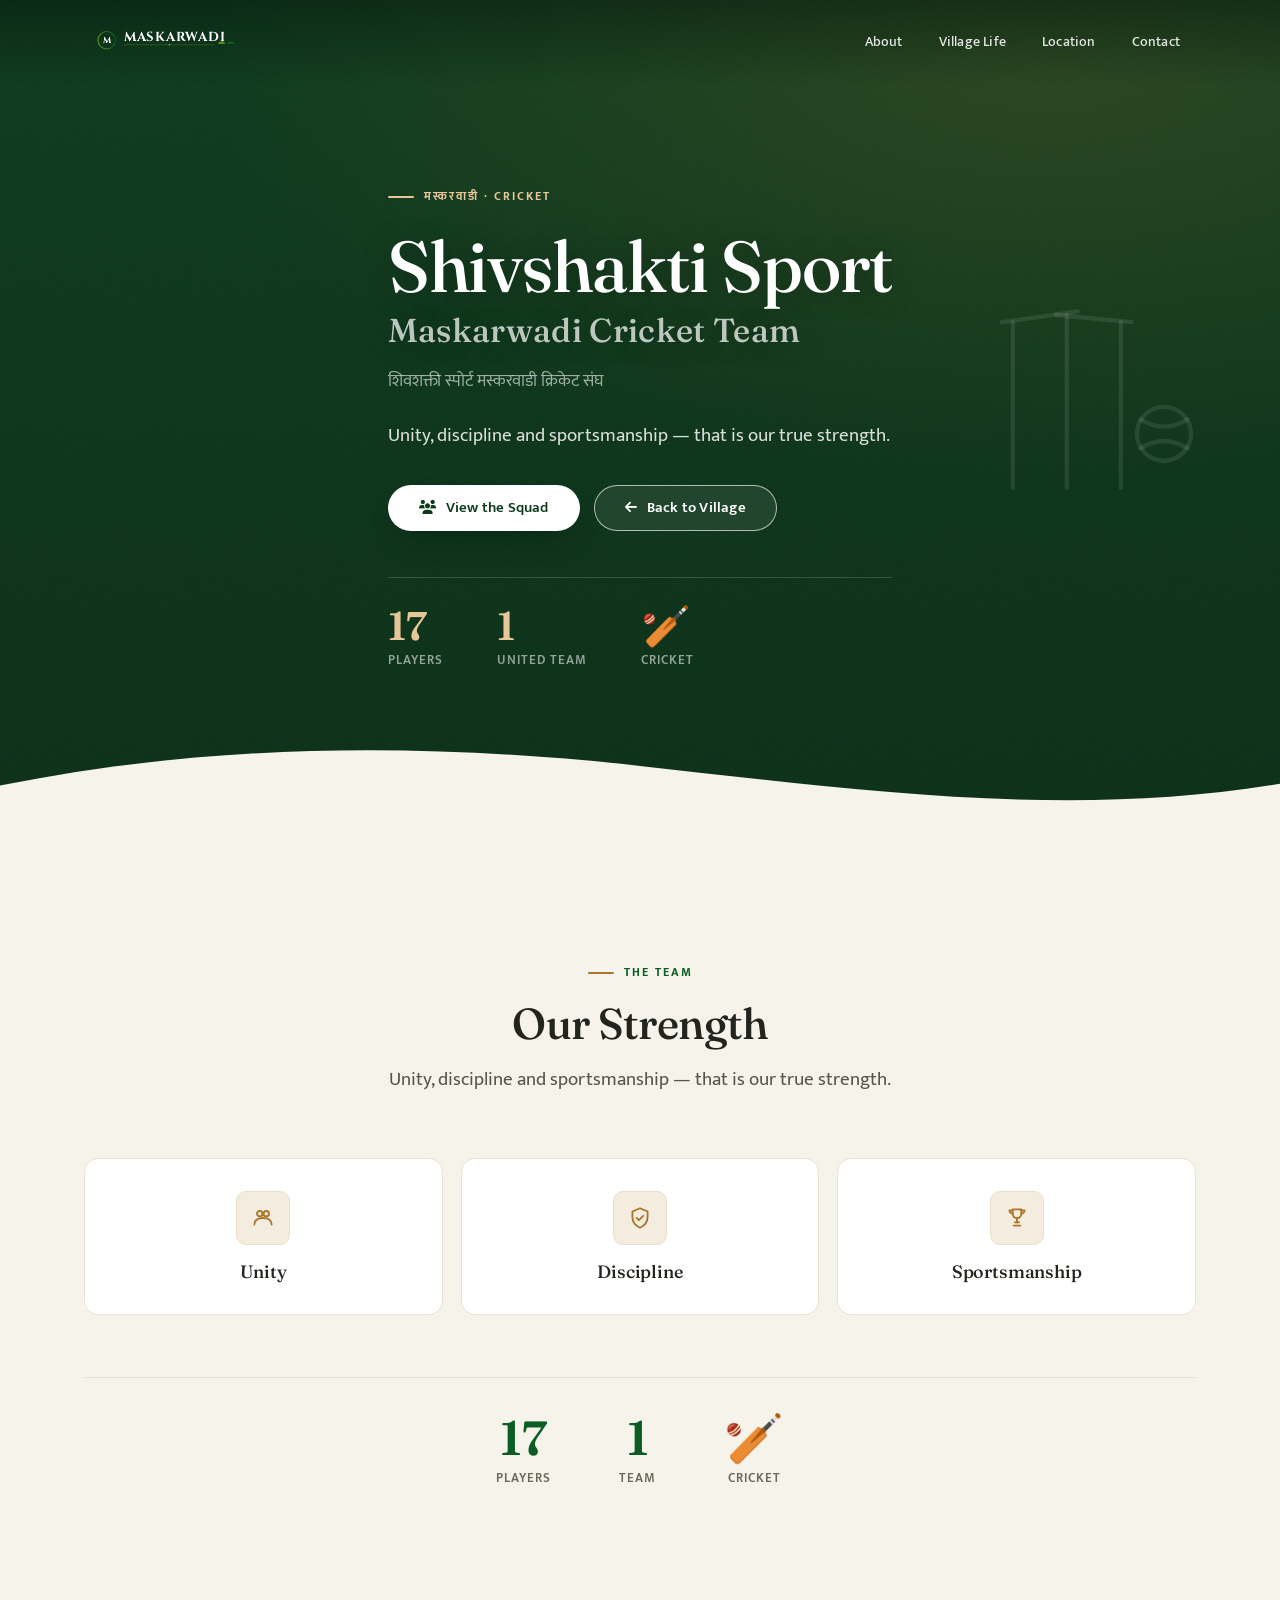
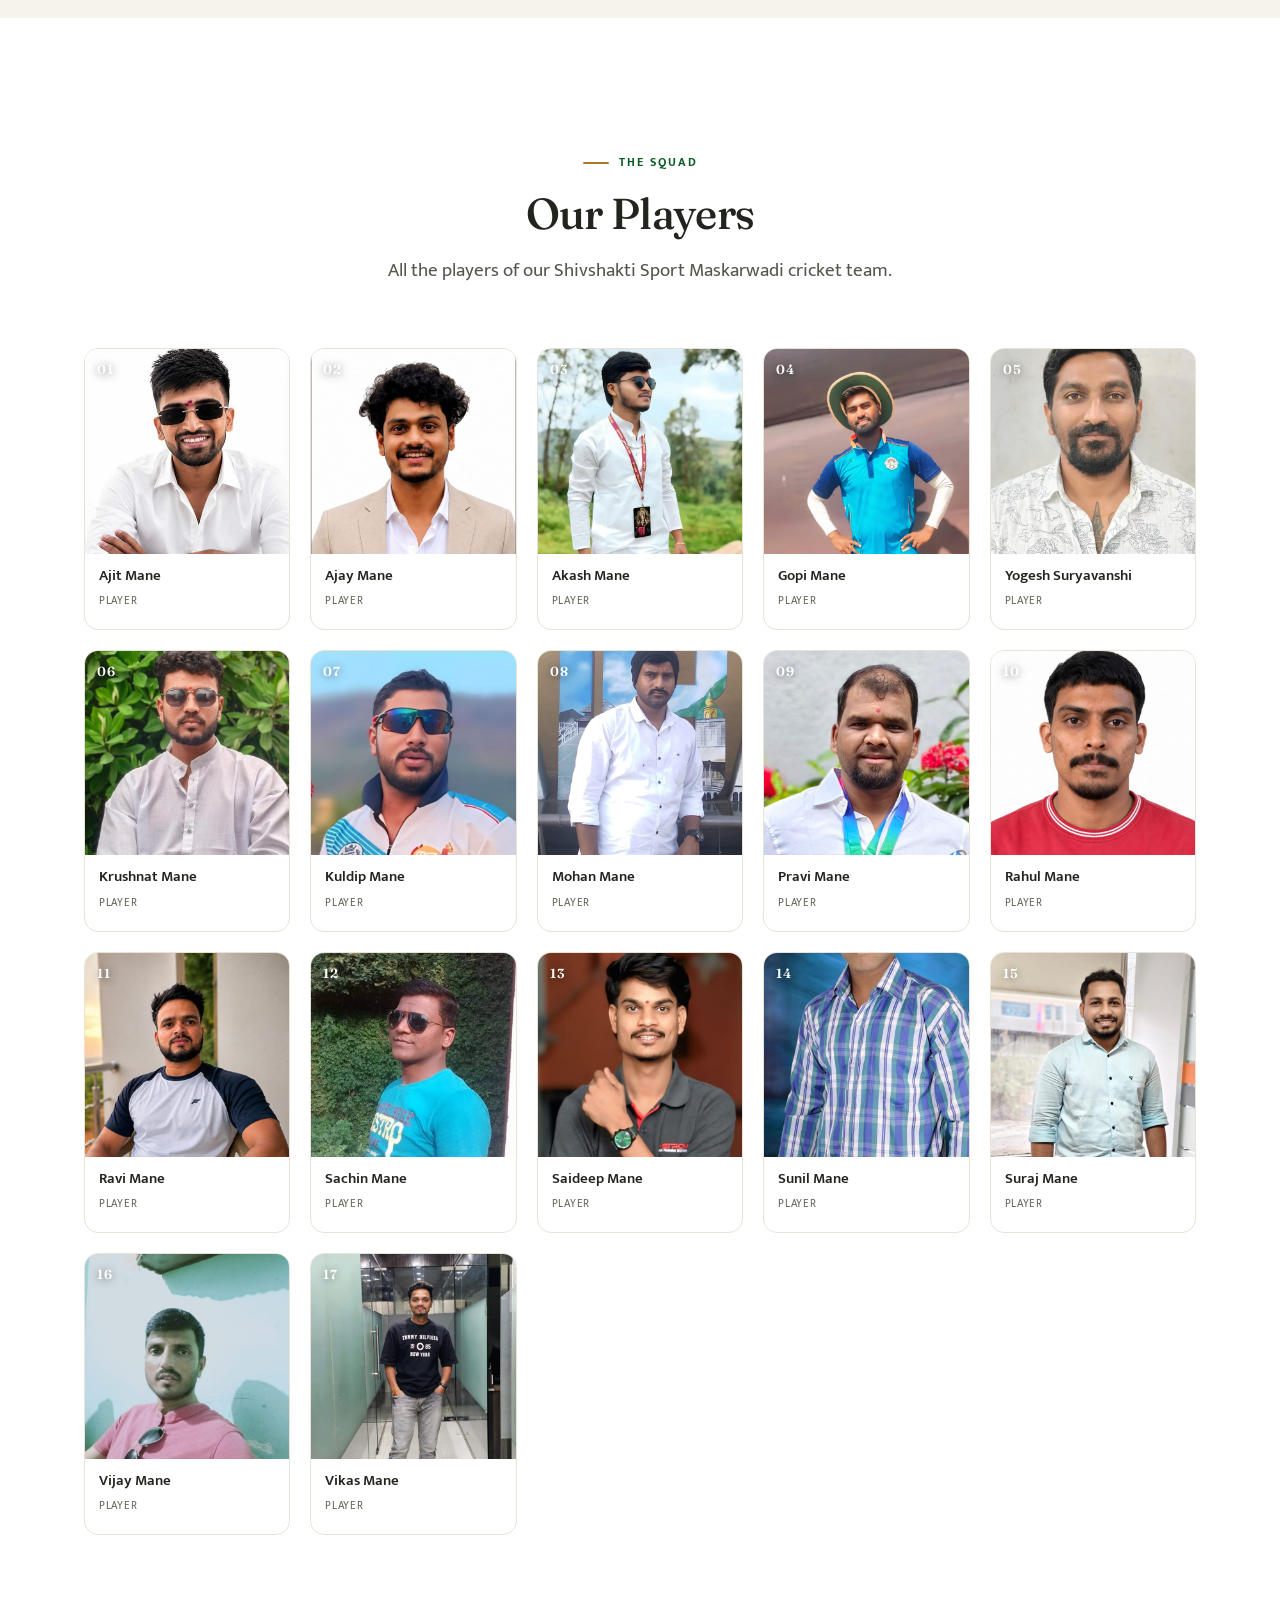
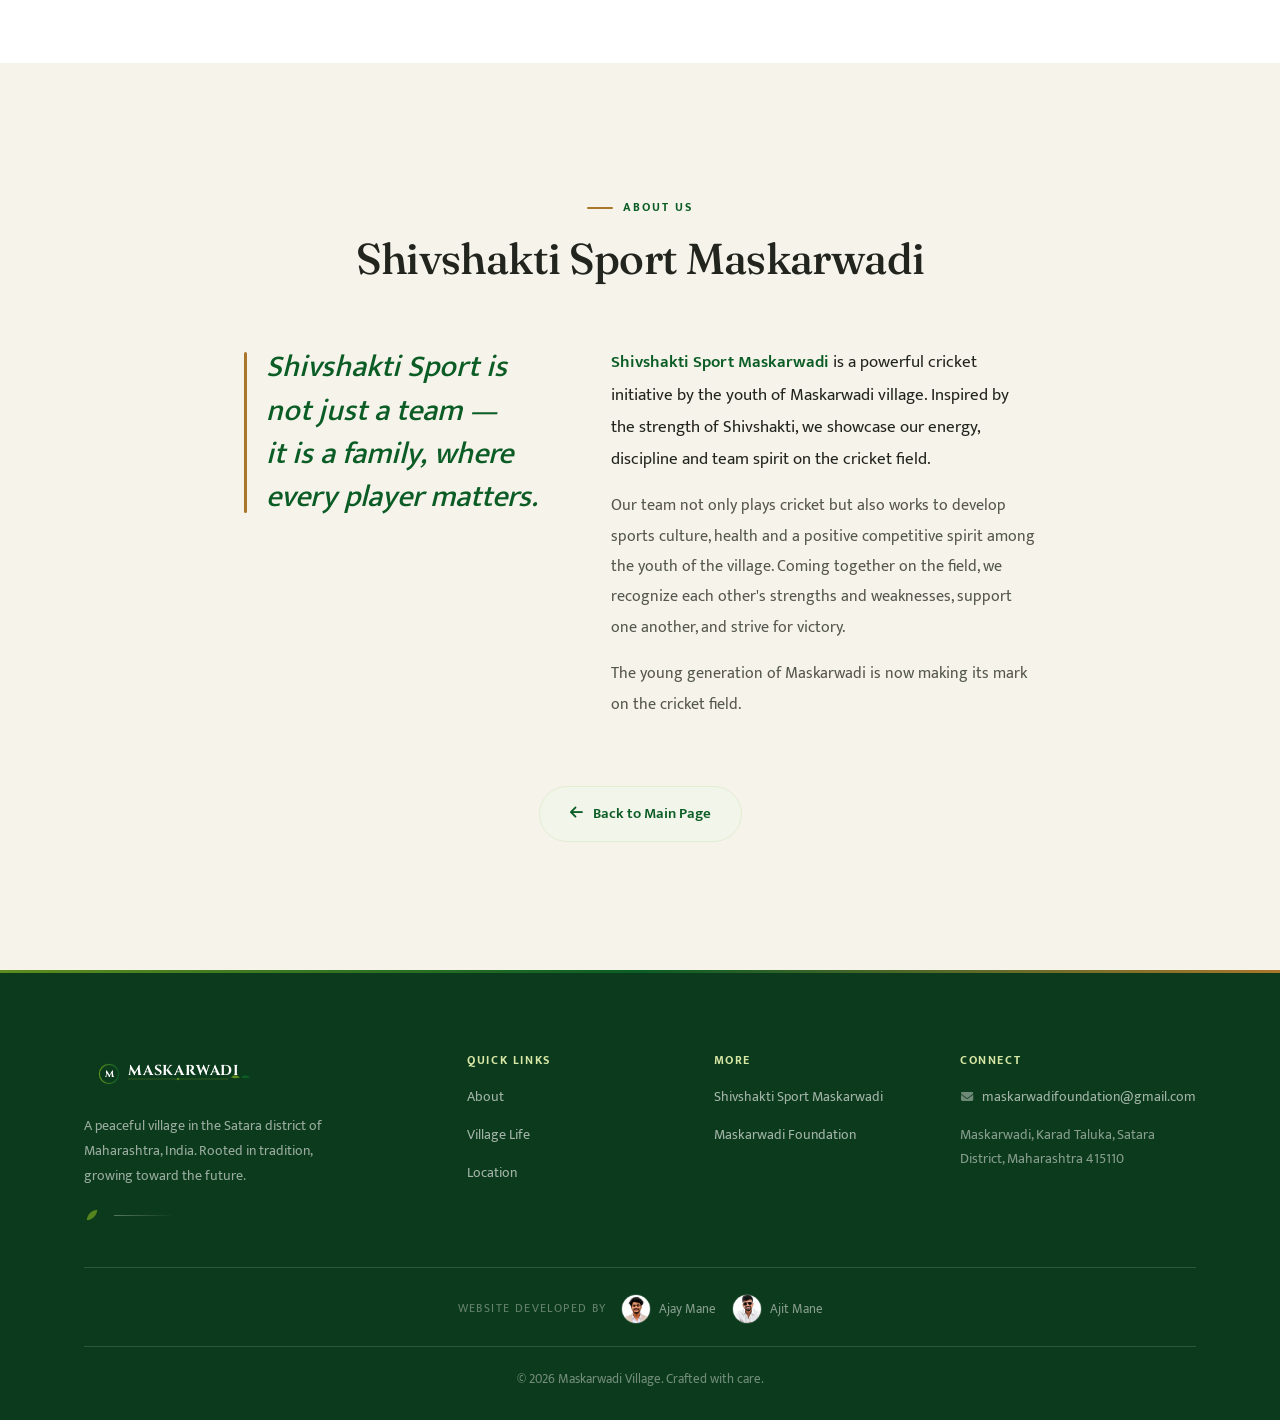
==== commit 6f0193cf: "Redesign the Shivshakti Sport page Full UI/UX rebuild on the shared village.css design system; all c" ====
--- a/shivshakti-sport/index.html
+++ b/shivshakti-sport/index.html
@@ -4,7 +4,7 @@
   <meta charset="UTF-8">
   <meta name="viewport" content="width=device-width, initial-scale=1.0">
   <meta name="description" content="Shivshakti Sport Maskarwadi — the pride of Maskarwadi's cricket team. A symbol of sportsmanship, discipline and unity.">
-  <meta name="theme-color" content="#0C3A1C">
+  <meta name="theme-color" content="#0A2E16">
   <title>Shivshakti Sport Maskarwadi Cricket Team</title>
   <link rel="canonical" href="https://maskarwadi.com/shivshakti-sport/">
 
@@ -29,8 +29,8 @@
   <a href="#main" class="skip-link">Skip to main content</a>
   <div class="scroll-progress" id="scrollProgress"></div>
 
-  <!-- ===== HEADER ===== -->
-  <header class="header scrolled" id="header">
+  <!-- ===== HEADER (shared) ===== -->
+  <header class="header" id="header">
     <div class="container">
       <a href="/" class="logo" aria-label="Maskarwadi — home">
         <svg class="logo-svg" viewBox="0 0 900 220" xmlns="http://www.w3.org/2000/svg" aria-hidden="true">
@@ -68,107 +68,148 @@
 
   <main id="main">
 
-  <h1 class="sr-only">Shivshakti Sport Maskarwadi Cricket Team</h1>
-
   <!-- ===== HERO ===== -->
-  <section class="cricket-hero">
-    <div class="cricket-hero-content">
-      <div class="hero-svg-wrap reveal">
-        <svg viewBox="0 0 1200 380" xmlns="http://www.w3.org/2000/svg" preserveAspectRatio="xMidYMid meet" role="img" aria-label="Shivshakti Sport Maskarwadi">
-          <rect width="1200" height="380" fill="#ffffff"/>
-          <rect x="258" y="90" width="7" height="170" fill="#1F211B"/>
-          <rect x="272" y="90" width="7" height="118" fill="#A9762B"/>
-          <text x="298" y="176" font-family="'Arial Black','Helvetica Neue',Arial,sans-serif" font-size="94" font-weight="900" letter-spacing="1" fill="#1F211B">SHIVSHAKTI</text>
-          <text x="303" y="235" font-family="'Mukta',Arial,sans-serif" font-size="36" font-weight="700" letter-spacing="18" fill="#A9762B">SPORT</text>
-          <line x1="303" y1="256" x2="880" y2="256" stroke="#1F211B" stroke-width="2"/>
-          <text x="880" y="300" text-anchor="end" font-family="'Mukta',Arial,sans-serif" font-size="23" font-weight="600" letter-spacing="9" fill="#868A7B">MASKARWADI</text>
-        </svg>
-      </div>
-      <div class="hero-btn-wrap reveal delay-1">
-        <a href="#team" class="btn btn-primary"><i class="fas fa-users" aria-hidden="true"></i> View Team</a>
-      </div>
-    </div>
-  </section>
-
-  <!-- ===== TEAM TITLE ===== -->
-  <section class="cricket-section cricket-section--white" style="padding-bottom:0;">
-    <div class="cricket-container cricket-container--narrow">
-      <div class="team-title-wrap reveal">
-        <div class="team-icon" aria-hidden="true">&#127951;</div>
-        <h2>Shivshakti Sport Maskarwadi<br>Cricket Team</h2>
-        <p lang="mr">शिवशक्ती स्पोर्ट मस्करवाडी क्रिकेट संघ</p>
-      </div>
-    </div>
-  </section>
-
-  <!-- ===== TEAM STATS ===== -->
-  <section class="cricket-section cricket-section--dark">
-    <div class="cricket-container">
-      <div class="cricket-text-center reveal">
-        <span class="cricket-section-tag cricket-section-tag--light">Team Stats</span>
-        <h2 class="cricket-section-title cricket-section-title--light">Our Strength</h2>
-        <p class="cricket-section-sub cricket-section-sub--light">Unity, discipline and sportsmanship — that is our true strength.</p>
-      </div>
-      <div class="team-stats reveal delay-1">
-        <div class="team-stat"><div class="num">17</div><div class="label">Players</div></div>
-        <div class="team-stat"><div class="num" aria-hidden="true">&#127951;</div><div class="label">Cricket</div></div>
-        <div class="team-stat"><div class="num">1</div><div class="label">Team</div></div>
-      </div>
-    </div>
-  </section>
-
-  <!-- ===== TEAM SQUAD ===== -->
-  <section class="cricket-section cricket-section--alt" id="team">
-    <div class="cricket-container">
-      <div class="cricket-text-center reveal">
-        <span class="cricket-section-tag">Squad</span>
-        <h2 class="cricket-section-title">Our Players</h2>
-        <p class="cricket-section-sub">All the players of our Shivshakti Sport Maskarwadi cricket team.</p>
-      </div>
-
-      <div class="players-grid reveal delay-1">
-        <div class="player-card"><div class="img-wrap"><img src="/Images/ajit-mane.jpg" alt="Ajit Mane" class="player-card-img" width="640" height="640" loading="lazy"></div><div class="player-card-body"><h4>Ajit Mane</h4><span>Player</span></div></div>
-        <div class="player-card"><div class="img-wrap"><img src="/Images/Ajay Mane.jpeg" alt="Ajay Mane" class="player-card-img" width="640" height="640" loading="lazy"></div><div class="player-card-body"><h4>Ajay Mane</h4><span>Player</span></div></div>
-        <div class="player-card"><div class="img-wrap"><img src="/Images/Akash.jpeg" alt="Akash Mane" class="player-card-img" width="640" height="640" loading="lazy"></div><div class="player-card-body"><h4>Akash Mane</h4><span>Player</span></div></div>
-        <div class="player-card"><div class="img-wrap"><img src="/Images/Gopi.jpeg" alt="Gopi Mane" class="player-card-img" width="640" height="640" loading="lazy"></div><div class="player-card-body"><h4>Gopi Mane</h4><span>Player</span></div></div>
-        <div class="player-card"><div class="img-wrap"><img src="/Images/Yogesh.jpeg" alt="Yogesh Suryavanshi" class="player-card-img" width="640" height="640" loading="lazy"></div><div class="player-card-body"><h4>Yogesh Suryavanshi</h4><span>Player</span></div></div>
-        <div class="player-card"><div class="img-wrap"><img src="/Images/Krushnat.jpeg" alt="Krushnat Mane" class="player-card-img" width="640" height="640" loading="lazy"></div><div class="player-card-body"><h4>Krushnat Mane</h4><span>Player</span></div></div>
-        <div class="player-card"><div class="img-wrap"><img src="/Images/Kuldip.jpeg" alt="Kuldip Mane" class="player-card-img" width="640" height="640" loading="lazy"></div><div class="player-card-body"><h4>Kuldip Mane</h4><span>Player</span></div></div>
-        <div class="player-card"><div class="img-wrap"><img src="/Images/Mohan Mane.jpeg" alt="Mohan Mane" class="player-card-img" width="640" height="640" loading="lazy"></div><div class="player-card-body"><h4>Mohan Mane</h4><span>Player</span></div></div>
-        <div class="player-card"><div class="img-wrap"><img src="/Images/Pravi mane.jpeg" alt="Pravi Mane" class="player-card-img" width="640" height="640" loading="lazy"></div><div class="player-card-body"><h4>Pravi Mane</h4><span>Player</span></div></div>
-        <div class="player-card"><div class="img-wrap"><img src="/Images/Rahul Mane.jpeg" alt="Rahul Mane" class="player-card-img" width="640" height="640" loading="lazy"></div><div class="player-card-body"><h4>Rahul Mane</h4><span>Player</span></div></div>
-        <div class="player-card"><div class="img-wrap"><img src="/Images/Ravi.jpeg" alt="Ravi Mane" class="player-card-img" width="640" height="640" loading="lazy"></div><div class="player-card-body"><h4>Ravi Mane</h4><span>Player</span></div></div>
-        <div class="player-card"><div class="img-wrap"><img src="/Images/Sachin.jpeg" alt="Sachin Mane" class="player-card-img" width="640" height="640" loading="lazy"></div><div class="player-card-body"><h4>Sachin Mane</h4><span>Player</span></div></div>
-        <div class="player-card"><div class="img-wrap"><img src="/Images/Saideep mane.jpeg" alt="Saideep Mane" class="player-card-img" width="640" height="640" loading="lazy"></div><div class="player-card-body"><h4>Saideep Mane</h4><span>Player</span></div></div>
-        <div class="player-card"><div class="img-wrap"><img src="/Images/Sunil Mane.jpeg" alt="Sunil Mane" class="player-card-img" width="640" height="640" loading="lazy"></div><div class="player-card-body"><h4>Sunil Mane</h4><span>Player</span></div></div>
-        <div class="player-card"><div class="img-wrap"><img src="/Images/Suraj.jpeg" alt="Suraj Mane" class="player-card-img" width="640" height="640" loading="lazy"></div><div class="player-card-body"><h4>Suraj Mane</h4><span>Player</span></div></div>
-        <div class="player-card"><div class="img-wrap"><img src="/Images/Vijay mane.jpeg" alt="Vijay Mane" class="player-card-img" width="640" height="640" loading="lazy"></div><div class="player-card-body"><h4>Vijay Mane</h4><span>Player</span></div></div>
-        <div class="player-card"><div class="img-wrap"><img src="/Images/Vikas Mane.jpeg" alt="Vikas Mane" class="player-card-img" width="640" height="640" loading="lazy"></div><div class="player-card-body"><h4>Vikas Mane</h4><span>Player</span></div></div>
-      </div>
-    </div>
-  </section>
-
-  <!-- ===== ABOUT THE TEAM ===== -->
-  <section class="cricket-section cricket-section--white">
-    <div class="cricket-container cricket-container--narrow">
-      <div class="cricket-text-center reveal">
-        <span class="cricket-section-tag">About Us</span>
-        <h2 class="cricket-section-title">Shivshakti Sport Maskarwadi</h2>
-      </div>
-      <div class="desc-text reveal delay-1">
-        <p><strong>Shivshakti Sport Maskarwadi</strong> is a powerful cricket initiative by the youth of Maskarwadi village. Inspired by the strength of Shivshakti, we showcase our energy, discipline and team spirit on the cricket field.</p>
-        <p>Our team not only plays cricket but also works to develop sports culture, health and a positive competitive spirit among the youth of the village. Coming together on the field, we recognize each other's strengths and weaknesses, support one another, and strive for victory.</p>
-        <p>The young generation of Maskarwadi is now making its mark on the cricket field. Shivshakti Sport is not just a team — it is a family, where every player matters.</p>
-      </div>
-      <div class="back-link-wrap reveal">
-        <a href="/" class="back-link"><i class="fas fa-arrow-left" aria-hidden="true"></i> Back to Main Page</a>
+  <section class="sp-hero">
+    <svg class="sp-motif" viewBox="0 0 200 170" aria-hidden="true">
+      <line x1="66" y1="34" x2="66" y2="126"/>
+      <line x1="96" y1="30" x2="96" y2="126"/>
+      <line x1="126" y1="34" x2="126" y2="126"/>
+      <line x1="60" y1="34" x2="102" y2="28"/>
+      <line x1="90" y1="30" x2="132" y2="34"/>
+      <circle cx="150" cy="96" r="15"/>
+      <path d="M137 88 Q150 96 163 88 M137 104 Q150 96 163 104"/>
+    </svg>
+
+    <div class="sp-wrap">
+      <div class="sp-hero-inner">
+        <span class="sp-eyebrow">मस्करवाडी · Cricket</span>
+        <h1>Shivshakti Sport <span>Maskarwadi Cricket Team</span></h1>
+        <p class="sp-hero-mr" lang="mr">शिवशक्ती स्पोर्ट मस्करवाडी क्रिकेट संघ</p>
+        <p class="sp-hero-lead">Unity, discipline and sportsmanship — that is our true strength.</p>
+        <div class="sp-hero-actions">
+          <a href="#team" class="btn btn-light"><i class="fas fa-users" aria-hidden="true"></i> View the Squad</a>
+          <a href="/" class="btn btn-ghost"><i class="fas fa-arrow-left" aria-hidden="true"></i> Back to Village</a>
+        </div>
+        <ul class="sp-hero-stats">
+          <li><b data-count="17">17</b><span>Players</span></li>
+          <li><b data-count="1">1</b><span>United Team</span></li>
+          <li><b aria-hidden="true">&#127951;</b><span>Cricket</span></li>
+        </ul>
+      </div>
+    </div>
+
+    <div class="sp-hero-curve" aria-hidden="true">
+      <svg viewBox="0 0 1440 100" preserveAspectRatio="none" xmlns="http://www.w3.org/2000/svg">
+        <path d="M0,100 L0,52 C240,4 480,4 720,30 C960,56 1200,90 1440,50 L1440,100 Z"></path>
+      </svg>
+    </div>
+  </section>
+
+  <!-- ===== STRENGTH ===== -->
+  <section class="sp-section sp-section--sand">
+    <div class="sp-wrap">
+      <div class="sp-head text-center">
+        <span class="sp-tag">The Team</span>
+        <h2 class="sp-title">Our Strength</h2>
+        <p class="sp-sub">Unity, discipline and sportsmanship — that is our true strength.</p>
+      </div>
+
+      <div class="sp-values">
+        <div class="sp-value reveal delay-1">
+          <div class="sp-value-ico">
+            <svg class="svg-icon" viewBox="0 0 24 24" aria-hidden="true">
+              <circle cx="9" cy="8" r="2.5"/><circle cx="15" cy="8" r="2.5"/>
+              <path d="M4 18c0-4 3.5-6 8-6s8 2 8 6"/>
+            </svg>
+          </div>
+          <h3>Unity</h3>
+        </div>
+        <div class="sp-value reveal delay-2">
+          <div class="sp-value-ico">
+            <svg class="svg-icon" viewBox="0 0 24 24" aria-hidden="true">
+              <path d="M12 3l7 3v5c0 5-3 8-7 10-4-2-7-5-7-10V6z"/><path d="M9 12l2 2 4-4"/>
+            </svg>
+          </div>
+          <h3>Discipline</h3>
+        </div>
+        <div class="sp-value reveal delay-3">
+          <div class="sp-value-ico">
+            <svg class="svg-icon" viewBox="0 0 24 24" aria-hidden="true">
+              <path d="M8 4h8v4a4 4 0 0 1-8 0z"/><path d="M8 5H5a3 3 0 0 0 3 3M16 5h3a3 3 0 0 1-3 3"/>
+              <line x1="12" y1="12" x2="12" y2="16"/><line x1="9" y1="19" x2="15" y2="19"/><line x1="10" y1="16" x2="14" y2="16"/>
+            </svg>
+          </div>
+          <h3>Sportsmanship</h3>
+        </div>
+      </div>
+
+      <div class="sp-strength-stats reveal">
+        <div><b>17</b><span>Players</span></div>
+        <div><b>1</b><span>Team</span></div>
+        <div><b aria-hidden="true">&#127951;</b><span>Cricket</span></div>
+      </div>
+    </div>
+  </section>
+
+  <!-- ===== SQUAD ===== -->
+  <section class="sp-section sp-section--paper" id="team">
+    <div class="sp-wrap">
+      <div class="sp-head text-center">
+        <span class="sp-tag">The Squad</span>
+        <h2 class="sp-title">Our Players</h2>
+        <p class="sp-sub">All the players of our Shivshakti Sport Maskarwadi cricket team.</p>
+      </div>
+
+      <div class="sp-roster reveal">
+        <figure class="sp-player"><div class="sp-player-photo"><img src="/Images/ajit-mane.jpg" alt="Ajit Mane" width="640" height="640" loading="lazy"></div><figcaption class="sp-player-body"><h3>Ajit Mane</h3><span>Player</span></figcaption></figure>
+        <figure class="sp-player"><div class="sp-player-photo"><img src="/Images/Ajay Mane.jpeg" alt="Ajay Mane" width="640" height="640" loading="lazy"></div><figcaption class="sp-player-body"><h3>Ajay Mane</h3><span>Player</span></figcaption></figure>
+        <figure class="sp-player"><div class="sp-player-photo"><img src="/Images/Akash.jpeg" alt="Akash Mane" width="640" height="640" loading="lazy"></div><figcaption class="sp-player-body"><h3>Akash Mane</h3><span>Player</span></figcaption></figure>
+        <figure class="sp-player"><div class="sp-player-photo"><img src="/Images/Gopi.jpeg" alt="Gopi Mane" width="640" height="640" loading="lazy"></div><figcaption class="sp-player-body"><h3>Gopi Mane</h3><span>Player</span></figcaption></figure>
+        <figure class="sp-player"><div class="sp-player-photo"><img src="/Images/Yogesh.jpeg" alt="Yogesh Suryavanshi" width="640" height="640" loading="lazy"></div><figcaption class="sp-player-body"><h3>Yogesh Suryavanshi</h3><span>Player</span></figcaption></figure>
+        <figure class="sp-player"><div class="sp-player-photo"><img src="/Images/Krushnat.jpeg" alt="Krushnat Mane" width="640" height="640" loading="lazy"></div><figcaption class="sp-player-body"><h3>Krushnat Mane</h3><span>Player</span></figcaption></figure>
+        <figure class="sp-player"><div class="sp-player-photo"><img src="/Images/Kuldip.jpeg" alt="Kuldip Mane" width="640" height="640" loading="lazy"></div><figcaption class="sp-player-body"><h3>Kuldip Mane</h3><span>Player</span></figcaption></figure>
+        <figure class="sp-player"><div class="sp-player-photo"><img src="/Images/Mohan Mane.jpeg" alt="Mohan Mane" width="640" height="640" loading="lazy"></div><figcaption class="sp-player-body"><h3>Mohan Mane</h3><span>Player</span></figcaption></figure>
+        <figure class="sp-player"><div class="sp-player-photo"><img src="/Images/Pravi mane.jpeg" alt="Pravi Mane" width="640" height="640" loading="lazy"></div><figcaption class="sp-player-body"><h3>Pravi Mane</h3><span>Player</span></figcaption></figure>
+        <figure class="sp-player"><div class="sp-player-photo"><img src="/Images/Rahul Mane.jpeg" alt="Rahul Mane" width="640" height="640" loading="lazy"></div><figcaption class="sp-player-body"><h3>Rahul Mane</h3><span>Player</span></figcaption></figure>
+        <figure class="sp-player"><div class="sp-player-photo"><img src="/Images/Ravi.jpeg" alt="Ravi Mane" width="640" height="640" loading="lazy"></div><figcaption class="sp-player-body"><h3>Ravi Mane</h3><span>Player</span></figcaption></figure>
+        <figure class="sp-player"><div class="sp-player-photo"><img src="/Images/Sachin.jpeg" alt="Sachin Mane" width="640" height="640" loading="lazy"></div><figcaption class="sp-player-body"><h3>Sachin Mane</h3><span>Player</span></figcaption></figure>
+        <figure class="sp-player"><div class="sp-player-photo"><img src="/Images/Saideep mane.jpeg" alt="Saideep Mane" width="640" height="640" loading="lazy"></div><figcaption class="sp-player-body"><h3>Saideep Mane</h3><span>Player</span></figcaption></figure>
+        <figure class="sp-player"><div class="sp-player-photo"><img src="/Images/Sunil Mane.jpeg" alt="Sunil Mane" width="640" height="640" loading="lazy"></div><figcaption class="sp-player-body"><h3>Sunil Mane</h3><span>Player</span></figcaption></figure>
+        <figure class="sp-player"><div class="sp-player-photo"><img src="/Images/Suraj.jpeg" alt="Suraj Mane" width="640" height="640" loading="lazy"></div><figcaption class="sp-player-body"><h3>Suraj Mane</h3><span>Player</span></figcaption></figure>
+        <figure class="sp-player"><div class="sp-player-photo"><img src="/Images/Vijay mane.jpeg" alt="Vijay Mane" width="640" height="640" loading="lazy"></div><figcaption class="sp-player-body"><h3>Vijay Mane</h3><span>Player</span></figcaption></figure>
+        <figure class="sp-player"><div class="sp-player-photo"><img src="/Images/Vikas Mane.jpeg" alt="Vikas Mane" width="640" height="640" loading="lazy"></div><figcaption class="sp-player-body"><h3>Vikas Mane</h3><span>Player</span></figcaption></figure>
+      </div>
+    </div>
+  </section>
+
+  <!-- ===== ABOUT ===== -->
+  <section class="sp-section sp-section--sand">
+    <div class="sp-wrap sp-wrap--narrow">
+      <div class="sp-head text-center">
+        <span class="sp-tag">About Us</span>
+        <h2 class="sp-title">Shivshakti Sport Maskarwadi</h2>
+      </div>
+
+      <div class="sp-about reveal">
+        <blockquote class="sp-about-quote">
+          Shivshakti Sport is not just a team — it is a family, where every player matters.
+        </blockquote>
+        <div class="sp-about-body">
+          <p><strong>Shivshakti Sport Maskarwadi</strong> is a powerful cricket initiative by the youth of Maskarwadi village. Inspired by the strength of Shivshakti, we showcase our energy, discipline and team spirit on the cricket field.</p>
+          <p>Our team not only plays cricket but also works to develop sports culture, health and a positive competitive spirit among the youth of the village. Coming together on the field, we recognize each other's strengths and weaknesses, support one another, and strive for victory.</p>
+          <p>The young generation of Maskarwadi is now making its mark on the cricket field.</p>
+        </div>
+      </div>
+
+      <div class="sp-back reveal">
+        <a href="/"><i class="fas fa-arrow-left" aria-hidden="true"></i> Back to Main Page</a>
       </div>
     </div>
   </section>
 
   </main>
 
-  <!-- ===== FOOTER ===== -->
+  <!-- ===== FOOTER (shared) ===== -->
   <footer class="footer">
     <div class="container">
       <div class="footer-grid">
--- a/village.css
+++ b/village.css
@@ -24,7 +24,7 @@
   --sand:           #F6F3EB;   /* warm off-white alt background */
   --ink:            #22241E;   /* primary text */
   --ink-2:          #54574C;   /* secondary text */
-  --ink-3:          #868A7B;   /* muted text / metadata */
+  --ink-3:          #686B5C;   /* muted text / metadata (AA on light) */
   --line:           #E8E3D6;   /* hairline borders */
 
   /* Earthy accent — used very sparingly */
@@ -55,7 +55,7 @@
   --font-body:      'Mukta', 'Segoe UI', system-ui, -apple-system, sans-serif;
   --font-display:   'Fraunces', 'Mukta', Georgia, 'Times New Roman', serif;
 
-  --fs-hero:        clamp(2.7rem, 6vw, 4.6rem);
+  --fs-hero:        clamp(2.35rem, 6vw, 4.6rem);
   --fs-h2:          clamp(1.95rem, 3.4vw, 2.7rem);
   --fs-h3:          clamp(1.25rem, 2vw, 1.55rem);
   --fs-lead:        clamp(1.05rem, 1.5vw, 1.2rem);
@@ -116,7 +116,8 @@
 /* Devanagari tuning — Mukta needs a touch more breathing room */
 :lang(mr) { line-height: 1.85; }
 :lang(mr) h1, :lang(mr) h2, :lang(mr) h3,
-:lang(mr) .section-title, :lang(mr) .hero h1 { line-height: 1.3; }
+:lang(mr) .section-title { line-height: 1.3; }
+:lang(mr) .hero h1 { line-height: 1.18; }
 
 .container {
   max-width: var(--wrap);
@@ -158,8 +159,20 @@
 .leaf-rule .leaf { width: 16px; height: 16px; opacity: 0.9; }
 
 /* ============================================================
-   3. TYPOGRAPHY
-   ============================================================ */
+   3. TYPOGRAPHY  (base element defaults; components set their own)
+   ============================================================ */
+h1, h2, h3, h4 {
+  font-family: var(--font-display);
+  font-weight: 500;
+  line-height: 1.18;
+  letter-spacing: -0.01em;
+  color: var(--ink);
+  text-wrap: balance;
+}
+h4 { font-family: var(--font-body); font-weight: 700; letter-spacing: 0; }
+p { text-wrap: pretty; }
+strong, b { font-weight: 600; }
+
 .scroll-progress {
   position: fixed; inset: 0 auto auto 0; height: 3px; width: 0;
   background: linear-gradient(90deg, var(--green), var(--green-deep));
@@ -195,10 +208,12 @@
 }
 
 .btn-ghost {
-  background: transparent; border-color: rgba(255,255,255,0.5); color: #fff;
+  background: rgba(255,255,255,0.08);
+  backdrop-filter: blur(4px); -webkit-backdrop-filter: blur(4px);
+  border-color: rgba(255,255,255,0.65); color: #fff;
 }
 .btn-ghost:hover {
-  background: rgba(255,255,255,0.12); border-color: #fff;
+  background: rgba(255,255,255,0.16); border-color: #fff;
   transform: translateY(-2px);
 }
 
@@ -302,7 +317,9 @@
 
 /* ---- Hamburger ---- */
 .nav-toggle {
-  display: none; flex-direction: column; gap: 5px;
+  display: none; flex-direction: column; align-items: center; justify-content: center;
+  gap: 5px;
+  min-width: 44px; min-height: 44px;
   padding: 8px; background: none; border: 0; cursor: pointer;
   z-index: 1001;
 }
@@ -335,6 +352,13 @@
   background:
     linear-gradient(180deg, rgba(8,26,14,0.5) 0%, rgba(8,26,14,0.22) 42%, rgba(8,26,14,0.68) 100%),
     radial-gradient(130% 90% at 50% 42%, transparent 42%, rgba(6,20,10,0.34) 100%);
+}
+/* fine film grain for depth */
+.hero-overlay::before {
+  content: ''; position: absolute; inset: 0;
+  background-image: url("data:image/svg+xml,%3Csvg xmlns='http://www.w3.org/2000/svg' width='140' height='140'%3E%3Cfilter id='n'%3E%3CfeTurbulence type='fractalNoise' baseFrequency='0.85' numOctaves='2' stitchTiles='stitch'/%3E%3C/filter%3E%3Crect width='100%25' height='100%25' filter='url(%23n)'/%3E%3C/svg%3E");
+  opacity: 0.05;
+  mix-blend-mode: overlay;
 }
 
 .hero-content {
@@ -467,12 +491,16 @@
   border-radius: var(--r-lg);
   overflow: hidden;
   box-shadow: var(--shadow-md);
-}
-.about-image-wrap img {
-  width: 100%; aspect-ratio: 4 / 5; object-fit: cover;
+  background: #EDF0DE;
+}
+.about-image-wrap img,
+.about-image-wrap .about-illustration {
+  width: 100%; height: auto; display: block;
+  aspect-ratio: 4 / 5; object-fit: cover;
   transition: transform var(--t-slow);
 }
-.about-media:hover .about-image-wrap img { transform: scale(1.04); }
+.about-media:hover .about-image-wrap img,
+.about-media:hover .about-image-wrap .about-illustration { transform: scale(1.03); }
 .about-image-tag {
   position: absolute; left: 16px; bottom: 16px; z-index: 2;
   padding: 8px 16px;
@@ -533,7 +561,6 @@
   display: grid;
   grid-template-columns: repeat(3, 1fr);
   gap: 20px;
-  padding-bottom: 26px;   /* room for raised middle column */
 }
 .feature-card {
   position: relative;
@@ -627,6 +654,9 @@
 
 .location-map {
   position: relative;
+  width: 100%;
+  min-width: 0;            /* let the grid track cap the width */
+  align-self: stretch;
   border-radius: var(--r-md);
   overflow: hidden;
   min-height: 300px;
@@ -660,11 +690,16 @@
   content: ''; position: absolute; inset: 0;
   background: radial-gradient(80% 120% at 50% -10%, rgba(94,140,30,0.28), transparent 60%);
 }
+.cta-section::after {
+  content: ''; position: absolute; inset: 0; z-index: 0; pointer-events: none;
+  background-image: url("data:image/svg+xml,%3Csvg xmlns='http://www.w3.org/2000/svg' width='140' height='140'%3E%3Cfilter id='n'%3E%3CfeTurbulence type='fractalNoise' baseFrequency='0.85' numOctaves='2' stitchTiles='stitch'/%3E%3C/filter%3E%3Crect width='100%25' height='100%25' filter='url(%23n)'/%3E%3C/svg%3E");
+  opacity: 0.04;
+}
 .cta-leaf {
   position: absolute; z-index: 0;
-  right: -60px; bottom: -70px;
-  width: min(46vw, 420px); height: auto;
-  color: rgba(255,255,255,0.05);
+  right: -70px; bottom: -80px;
+  width: min(48vw, 440px); height: auto;
+  color: rgba(255,255,255,0.06);
   fill: none; stroke: currentColor; stroke-width: 1.2;
 }
 .cta-section .container { position: relative; z-index: 1; }
@@ -775,6 +810,12 @@
 }
 .page-loader.hidden { opacity: 0; visibility: hidden; pointer-events: none; }
 .loader-content svg { max-width: min(88vw, 400px); height: auto; }
+
+/* ---- Desktop: stagger the middle feature column ---- */
+@media (min-width: 993px) {
+  .features-grid { align-items: start; }
+  .features-grid > .feature-card:nth-child(3n-1) { margin-top: 32px; }
+}
 
 /* ---- Tablet ---- */
 @media (max-width: 992px) {
@@ -784,7 +825,7 @@
   .about-image-wrap img { aspect-ratio: 16 / 12; }
   .features-grid { grid-template-columns: repeat(2, 1fr); padding-bottom: 0; }
   .location-panel { grid-template-columns: 1fr; }
-  .location-map { min-height: 280px; aspect-ratio: 16 / 11; }
+  .location-map { min-height: 300px; }
   .footer-grid { grid-template-columns: 1fr 1fr; }
   .footer-brand { grid-column: 1 / -1; }
 }
@@ -797,7 +838,7 @@
   .nav-links {
     position: fixed; inset: 0; z-index: 999;
     flex-direction: column; justify-content: center; align-items: center; gap: 4px;
-    padding: 96px 24px 48px;
+    padding: 72px 24px 68px;
     background: linear-gradient(165deg, var(--green-deep), var(--green-forest));
     opacity: 0; visibility: hidden;
     transform: translateY(-12px);
@@ -840,7 +881,6 @@
   .hero-content { padding-top: 116px; }
   .hero p { font-size: 1.05rem; }
 
-  .features-grid { grid-template-columns: 1fr; max-width: 440px; margin-inline: auto; }
   .about-stats { gap: 28px 40px; }
 
   .footer-grid { grid-template-columns: 1fr; text-align: center; }
@@ -849,6 +889,11 @@
   .footer-brand .leaf-rule::before { display: block; width: 60px; }
   .footer ul li a, .footer-contact a { justify-content: center; }
   .footer-contact address { text-align: center; }
+}
+
+/* ---- Large phones ---- */
+@media (max-width: 620px) {
+  .features-grid { grid-template-columns: 1fr; max-width: 440px; margin-inline: auto; }
 }
 
 /* ---- Small phones ---- */
--- a/shivshakti-sport/sport.css
+++ b/shivshakti-sport/sport.css
@@ -1,175 +1,329 @@
 /* ============================================================
-   SHIVSHAKTI SPORT MASKARWADI — page styles
-   Extends the village.css design system (same tokens).
-   ============================================================ */
-
-.cricket-hero {
+   SHIVSHAKTI SPORT MASKARWADI — page design
+   Extends the village.css design system (same tokens, buttons,
+   .container, .section-tag, .leaf, .reveal, reduced-motion).
+   ============================================================ */
+
+.sp-wrap { max-width: var(--wrap); margin-inline: auto; padding-inline: var(--gutter); }
+.sp-wrap--narrow { max-width: 860px; }
+
+/* ============================================================
+   HERO
+   ============================================================ */
+.sp-hero {
   position: relative;
-  display: grid; place-items: center;
-  padding: clamp(120px, 18vw, 168px) var(--gutter) clamp(48px, 9vw, 76px);
-  background: var(--paper);
-  overflow: hidden;
-}
-.cricket-hero::after {
-  content: ''; position: absolute; inset: auto 0 0 0; height: 1px;
-  background: linear-gradient(90deg, transparent, var(--line), transparent);
-}
-.cricket-hero-content { width: 100%; display: flex; flex-direction: column; align-items: center; }
-.hero-svg-wrap { width: 100%; max-width: 880px; margin: 0 auto; line-height: 0; }
-.hero-svg-wrap svg { display: block; width: 100%; height: auto; }
-.hero-btn-wrap { margin-top: clamp(28px, 5vw, 44px); }
-
-/* ---- Sections ---- */
-.cricket-section { position: relative; padding-block: var(--section); }
-.cricket-section--white { background: var(--paper); }
-.cricket-section--alt   { background: var(--sand); }
-.cricket-section--dark {
-  background: var(--green-forest);
+  min-height: 82svh;
+  display: grid; align-items: center;
+  padding: clamp(128px, 20vh, 210px) 0 clamp(96px, 15vw, 156px);
   color: #fff;
   overflow: hidden;
-}
-.cricket-section--dark::before {
-  content: ''; position: absolute; inset: 0;
-  background: radial-gradient(80% 120% at 50% -10%, rgba(94,140,30,0.26), transparent 60%);
-}
-.cricket-container {
-  position: relative; z-index: 1;
-  max-width: var(--wrap);
-  margin-inline: auto;
-  padding-inline: var(--gutter);
-}
-.cricket-container--narrow { max-width: 860px; }
-
-.cricket-section-tag {
+  background:
+    radial-gradient(120% 90% at 82% 8%, rgba(169,118,43,0.18), transparent 55%),
+    linear-gradient(180deg, #0C3A1C 0%, #0A2E16 100%);
+}
+.sp-hero::after {
+  content: ''; position: absolute; inset: 0; pointer-events: none;
+  background-image: url("data:image/svg+xml,%3Csvg xmlns='http://www.w3.org/2000/svg' width='140' height='140'%3E%3Cfilter id='n'%3E%3CfeTurbulence type='fractalNoise' baseFrequency='0.85' numOctaves='2' stitchTiles='stitch'/%3E%3C/filter%3E%3Crect width='100%25' height='100%25' filter='url(%23n)'/%3E%3C/svg%3E");
+  opacity: 0.05;
+}
+
+.sp-motif {
+  position: absolute; z-index: 1;
+  right: clamp(-40px, 2vw, 40px); top: 50%;
+  width: min(40vw, 360px); height: auto;
+  transform: translateY(-50%);
+  color: rgba(255,255,255,0.09);
+  fill: none; stroke: currentColor; stroke-width: 2.4;
+  stroke-linecap: round; stroke-linejoin: round;
+}
+
+.sp-hero-inner { position: relative; z-index: 2; max-width: 760px; }
+
+.sp-eyebrow {
+  display: inline-flex; align-items: center; gap: 10px;
+  margin-bottom: 22px;
+  font-size: var(--fs-label); font-weight: 700;
+  letter-spacing: 2px; text-transform: uppercase;
+  color: #E7C79A;
+}
+.sp-eyebrow::before {
+  content: ''; width: 26px; height: 2px; border-radius: 2px; background: currentColor;
+}
+
+.sp-hero h1 {
+  font-family: var(--font-display);
+  font-optical-sizing: auto;
+  font-weight: 500;
+  font-size: clamp(2.5rem, 6.2vw, 4.5rem);
+  line-height: 1.04;
+  letter-spacing: -0.015em;
+  color: #fff;
+  text-wrap: balance;
+  text-shadow: 0 2px 30px rgba(0,0,0,0.25);
+}
+.sp-hero h1 span {
+  display: block;
+  margin-top: 0.28em;
+  font-size: 0.46em;
+  font-weight: 500;
+  letter-spacing: 0.01em;
+  color: rgba(255,255,255,0.72);
+}
+
+.sp-hero-mr {
+  margin-top: 18px;
+  font-size: 1.05rem;
+  color: rgba(255,255,255,0.58);
+}
+.sp-hero-lead {
+  margin-top: 22px;
+  max-width: 520px;
+  font-size: var(--fs-lead);
+  line-height: 1.7;
+  color: rgba(255,255,255,0.84);
+  text-wrap: pretty;
+}
+
+.sp-hero-actions {
+  display: flex; flex-wrap: wrap; gap: 14px;
+  margin-top: 34px;
+}
+
+.sp-hero-stats {
+  display: flex; flex-wrap: wrap;
+  gap: clamp(26px, 5vw, 54px);
+  margin-top: 46px; padding-top: 28px;
+  border-top: 1px solid rgba(255,255,255,0.16);
+}
+.sp-hero-stats li { display: flex; flex-direction: column; gap: 4px; }
+.sp-hero-stats b {
+  font-family: var(--font-display); font-weight: 600;
+  font-size: clamp(1.9rem, 3.4vw, 2.5rem); line-height: 1;
+  color: #E7C79A;
+}
+.sp-hero-stats span {
+  font-size: var(--fs-meta); font-weight: 600;
+  text-transform: uppercase; letter-spacing: 1px;
+  color: rgba(255,255,255,0.55);
+}
+
+.sp-hero-curve {
+  position: absolute; inset: auto 0 -1px 0; z-index: 2;
+  line-height: 0; pointer-events: none;
+}
+.sp-hero-curve svg { width: 100%; height: clamp(48px, 7vw, 96px); display: block; }
+.sp-hero-curve path { fill: var(--sand); }
+
+/* ============================================================
+   SECTION SHELL
+   ============================================================ */
+.sp-section { position: relative; padding-block: var(--section); }
+.sp-section--sand  { background: var(--sand); }
+.sp-section--paper { background: var(--paper); }
+
+.sp-head { max-width: 620px; margin-bottom: clamp(42px, 6vw, 62px); }
+.sp-head.text-center { margin-inline: auto; text-align: center; }
+
+.sp-tag {
   display: inline-flex; align-items: center; gap: 10px;
   margin-bottom: 16px;
   font-size: var(--fs-label); font-weight: 700;
   letter-spacing: 2px; text-transform: uppercase;
   color: var(--green-deep);
 }
-.cricket-section-tag::before {
-  content: ''; width: 26px; height: 2px; border-radius: 2px; background: var(--green);
-}
-.cricket-section-tag--light { color: #D7E7A6; }
-.cricket-section-tag--light::before { background: currentColor; }
-
-.cricket-section-title {
+.sp-tag::before { content: ''; width: 26px; height: 2px; border-radius: 2px; background: var(--accent); }
+.text-center .sp-tag { justify-content: center; }
+
+.sp-title {
   font-family: var(--font-display);
-  font-size: var(--fs-h2); font-weight: 500;
-  line-height: 1.16; letter-spacing: -0.015em;
-  color: var(--ink); text-wrap: balance;
-  margin-bottom: 14px;
-}
-.cricket-section-title--light { color: #fff; }
-.cricket-section-sub {
-  font-size: var(--fs-lead); line-height: 1.7;
-  color: var(--ink-2); max-width: 600px; margin-bottom: 44px;
-}
-.cricket-section-sub--light { color: rgba(255,255,255,0.68); }
-.cricket-text-center { text-align: center; }
-.cricket-text-center .cricket-section-tag { justify-content: center; }
-.cricket-text-center .cricket-section-sub { margin-inline: auto; }
-
-/* ---- Team title ---- */
-.team-title-wrap {
+  font-optical-sizing: auto;
+  font-weight: 500;
+  font-size: var(--fs-h2);
+  line-height: 1.16;
+  letter-spacing: -0.015em;
+  color: var(--ink);
+  text-wrap: balance;
+}
+.sp-sub {
+  margin-top: 14px;
+  font-size: var(--fs-lead);
+  line-height: 1.7;
+  color: var(--ink-2);
+  text-wrap: pretty;
+}
+.text-center .sp-sub { margin-inline: auto; }
+
+/* ============================================================
+   STRENGTH — value pillars + stats
+   ============================================================ */
+.sp-values {
+  display: grid; grid-template-columns: repeat(3, 1fr); gap: 18px;
+}
+.sp-value {
+  padding: 32px 26px; text-align: center;
+  background: var(--paper);
+  border: 1px solid var(--line);
+  border-radius: var(--r-md);
+  transition: transform var(--t), box-shadow var(--t), border-color var(--t);
+}
+.sp-value:hover { transform: translateY(-5px); border-color: var(--green-100); box-shadow: var(--shadow-md); }
+.sp-value-ico {
+  width: 54px; height: 54px; margin: 0 auto 16px;
+  display: grid; place-items: center;
+  border-radius: var(--r-sm);
+  background: var(--accent-050); color: var(--accent);
+  border: 1px solid #EADFC9;
+}
+.sp-value h3 {
+  font-family: var(--font-display); font-weight: 500;
+  font-size: 1.12rem; color: var(--ink);
+}
+
+.sp-strength-stats {
+  display: flex; flex-wrap: wrap; justify-content: center;
+  gap: clamp(30px, 7vw, 68px);
+  margin-top: clamp(42px, 6vw, 62px);
+  padding-top: 36px;
+  border-top: 1px solid var(--line);
   text-align: center;
-  padding: clamp(32px, 6vw, 52px) 24px;
-  border-radius: var(--r-lg);
-  background: var(--green-050);
-  border: 1px solid var(--green-100);
-}
-.team-title-wrap .team-icon { font-size: 2.4rem; margin-bottom: 14px; }
-.team-title-wrap h2 {
-  font-family: var(--font-display);
-  font-size: clamp(1.4rem, 3vw, 2rem); font-weight: 500;
-  line-height: 1.25; color: var(--green-deep); margin-bottom: 8px;
-}
-.team-title-wrap p { font-size: 0.98rem; color: var(--ink-2); margin: 0; }
-
-/* ---- Player cards ---- */
-.players-grid {
+}
+.sp-strength-stats div { display: flex; flex-direction: column; gap: 6px; }
+.sp-strength-stats b {
+  font-family: var(--font-display); font-weight: 600;
+  font-size: clamp(2.2rem, 4vw, 3rem); line-height: 1;
+  color: var(--green-deep);
+}
+.sp-strength-stats span {
+  font-size: var(--fs-meta); font-weight: 600;
+  text-transform: uppercase; letter-spacing: 1px;
+  color: var(--ink-3);
+}
+
+/* ============================================================
+   SQUAD ROSTER
+   ============================================================ */
+.sp-roster {
   display: grid;
-  grid-template-columns: repeat(auto-fill, minmax(158px, 1fr));
+  grid-template-columns: repeat(auto-fill, minmax(180px, 1fr));
   gap: 20px;
-}
-.player-card {
+  counter-reset: player;
+}
+.sp-player {
+  position: relative;
   background: var(--paper);
   border: 1px solid var(--line);
   border-radius: var(--r-md);
   overflow: hidden;
-  text-align: center;
   transition: transform var(--t), box-shadow var(--t), border-color var(--t);
 }
-.player-card:hover {
-  transform: translateY(-5px);
-  border-color: var(--green-100);
-  box-shadow: var(--shadow-md);
-}
-.player-card .img-wrap { overflow: hidden; background: var(--sand); }
-.player-card-img {
-  width: 100%; aspect-ratio: 1 / 1; object-fit: cover; display: block;
+.sp-player:hover { transform: translateY(-6px); border-color: var(--green-100); box-shadow: var(--shadow-md); }
+.sp-player::after {
+  content: ''; position: absolute; inset: auto 0 0 0; height: 3px;
+  background: linear-gradient(90deg, var(--accent), var(--green-deep));
+  transform: scaleX(0); transform-origin: left;
+  transition: transform var(--t);
+}
+.sp-player:hover::after { transform: scaleX(1); }
+
+.sp-player-photo {
+  position: relative;
+  aspect-ratio: 1 / 1;
+  overflow: hidden;
+  background: var(--sand);
+}
+.sp-player-photo img {
+  width: 100%; height: 100%; object-fit: cover; display: block;
   transition: transform var(--t-slow);
 }
-.player-card:hover .player-card-img { transform: scale(1.05); }
-.player-card-body { padding: 14px 12px 16px; }
-.player-card-body h4 { font-size: 0.9rem; font-weight: 600; color: var(--ink); margin-bottom: 3px; }
-.player-card-body span {
-  font-size: 0.68rem; color: var(--ink-3);
-  text-transform: uppercase; letter-spacing: 0.6px;
-}
-
-/* ---- Team stats ---- */
-.team-stats {
-  display: grid; grid-template-columns: repeat(3, 1fr);
-  gap: 18px; max-width: 640px; margin: 0 auto;
-}
-.team-stat {
-  text-align: center; padding: 30px 16px;
-  background: rgba(255,255,255,0.05);
-  border: 1px solid rgba(255,255,255,0.12);
-  border-radius: var(--r-md);
-  transition: transform var(--t), background var(--t);
-}
-.team-stat:hover { background: rgba(255,255,255,0.09); transform: translateY(-3px); }
-.team-stat .num {
+.sp-player:hover .sp-player-photo img { transform: scale(1.06); }
+.sp-player-photo::before {
+  counter-increment: player;
+  content: counter(player, decimal-leading-zero);
+  position: absolute; top: 9px; left: 12px; z-index: 1;
+  font-family: var(--font-display); font-weight: 600;
+  font-size: 0.82rem; letter-spacing: 1px;
+  color: #fff;
+  text-shadow: 0 1px 8px rgba(0,0,0,0.55);
+}
+
+.sp-player-body { padding: 13px 14px 15px; }
+.sp-player-body h3 {
+  font-family: var(--font-body);
+  font-size: 0.92rem; font-weight: 600;
+  color: var(--ink); margin-bottom: 2px;
+  letter-spacing: 0;
+}
+.sp-player-body span {
+  font-size: 0.66rem; text-transform: uppercase;
+  letter-spacing: 0.7px; color: var(--ink-3);
+}
+
+/* ============================================================
+   ABOUT
+   ============================================================ */
+.sp-about {
+  display: grid;
+  grid-template-columns: minmax(0, 0.82fr) minmax(0, 1.18fr);
+  gap: clamp(32px, 6vw, 72px);
+  align-items: start;
+}
+.sp-about-quote {
+  position: relative;
+  padding-left: 22px;
   font-family: var(--font-display);
-  font-size: clamp(1.8rem, 4vw, 2.2rem); font-weight: 600;
-  line-height: 1; color: #D7E7A6; margin-bottom: 6px;
-}
-.team-stat .label {
-  font-size: 0.72rem; color: rgba(255,255,255,0.6);
-  text-transform: uppercase; letter-spacing: 1px;
-}
-
-/* ---- Description ---- */
-.desc-text { max-width: 760px; margin: 0 auto; font-size: 1.02rem; color: var(--ink-2); line-height: 1.9; }
-.desc-text p { margin-bottom: 16px; }
-.desc-text strong { color: var(--green-deep); font-weight: 600; }
-
-/* ---- Back link ---- */
-.back-link-wrap { text-align: center; margin-top: 44px; }
-.back-link {
+  font-weight: 500; font-style: italic;
+  font-size: clamp(1.35rem, 2.5vw, 1.9rem);
+  line-height: 1.42;
+  color: var(--green-deep);
+  text-wrap: balance;
+}
+.sp-about-quote::before {
+  content: ''; position: absolute; left: 0; top: 6px; bottom: 6px;
+  width: 3px; border-radius: 3px; background: var(--accent);
+}
+.sp-about-body p { margin-bottom: 16px; color: var(--ink-2); line-height: 1.9; }
+.sp-about-body p:first-child { font-size: 1.06rem; color: var(--ink); }
+.sp-about-body p:last-child { margin-bottom: 0; }
+.sp-about-body strong { color: var(--green-deep); font-weight: 600; }
+
+.sp-back { text-align: center; margin-top: clamp(46px, 7vw, 66px); }
+.sp-back a {
   display: inline-flex; align-items: center; gap: 10px;
-  padding: 14px 30px; border-radius: var(--r-pill);
+  padding: 14px 30px;
   background: var(--green-050); color: var(--green-deep);
   border: 1.5px solid var(--green-100);
+  border-radius: var(--r-pill);
   font-weight: 600; font-size: 0.92rem;
   transition: transform var(--t), background var(--t), color var(--t), box-shadow var(--t);
 }
-.back-link:hover {
+.sp-back a:hover {
   background: var(--green-deep); color: #fff; border-color: transparent;
   transform: translateY(-2px);
   box-shadow: 0 14px 30px -10px rgba(11,93,37,0.5);
 }
 
-/* ---- Responsive ---- */
-@media (max-width: 768px) {
-  .players-grid { grid-template-columns: repeat(3, 1fr); gap: 14px; }
-  .team-stats { gap: 12px; }
-  .team-stat { padding: 22px 12px; }
-  .player-card-body { padding: 10px 8px 12px; }
-}
-@media (max-width: 430px) {
-  .players-grid { grid-template-columns: repeat(2, 1fr); gap: 12px; }
-  .player-card-body h4 { font-size: 0.82rem; }
-}
+/* ============================================================
+   RESPONSIVE
+   ============================================================ */
+@media (max-width: 900px) {
+  .sp-about { grid-template-columns: 1fr; gap: 26px; }
+  .sp-motif { opacity: 0.55; right: -18%; }
+}
+@media (max-width: 700px) {
+  .sp-values { grid-template-columns: 1fr; max-width: 420px; margin-inline: auto; }
+  .sp-roster { grid-template-columns: repeat(3, 1fr); gap: 14px; }
+}
+@media (max-width: 460px) {
+  .sp-hero { min-height: auto; }
+  .sp-hero-actions { width: 100%; }
+  .sp-hero-actions .btn { width: 100%; }
+  .sp-roster { grid-template-columns: repeat(2, 1fr); gap: 12px; }
+  .sp-player-body { padding: 11px 11px 13px; }
+  .sp-player-body h3 { font-size: 0.85rem; }
+}
+
+@media (prefers-reduced-motion: reduce) {
+  .sp-player:hover, .sp-value:hover,
+  .sp-player:hover .sp-player-photo img,
+  .sp-back a:hover { transform: none; }
+}
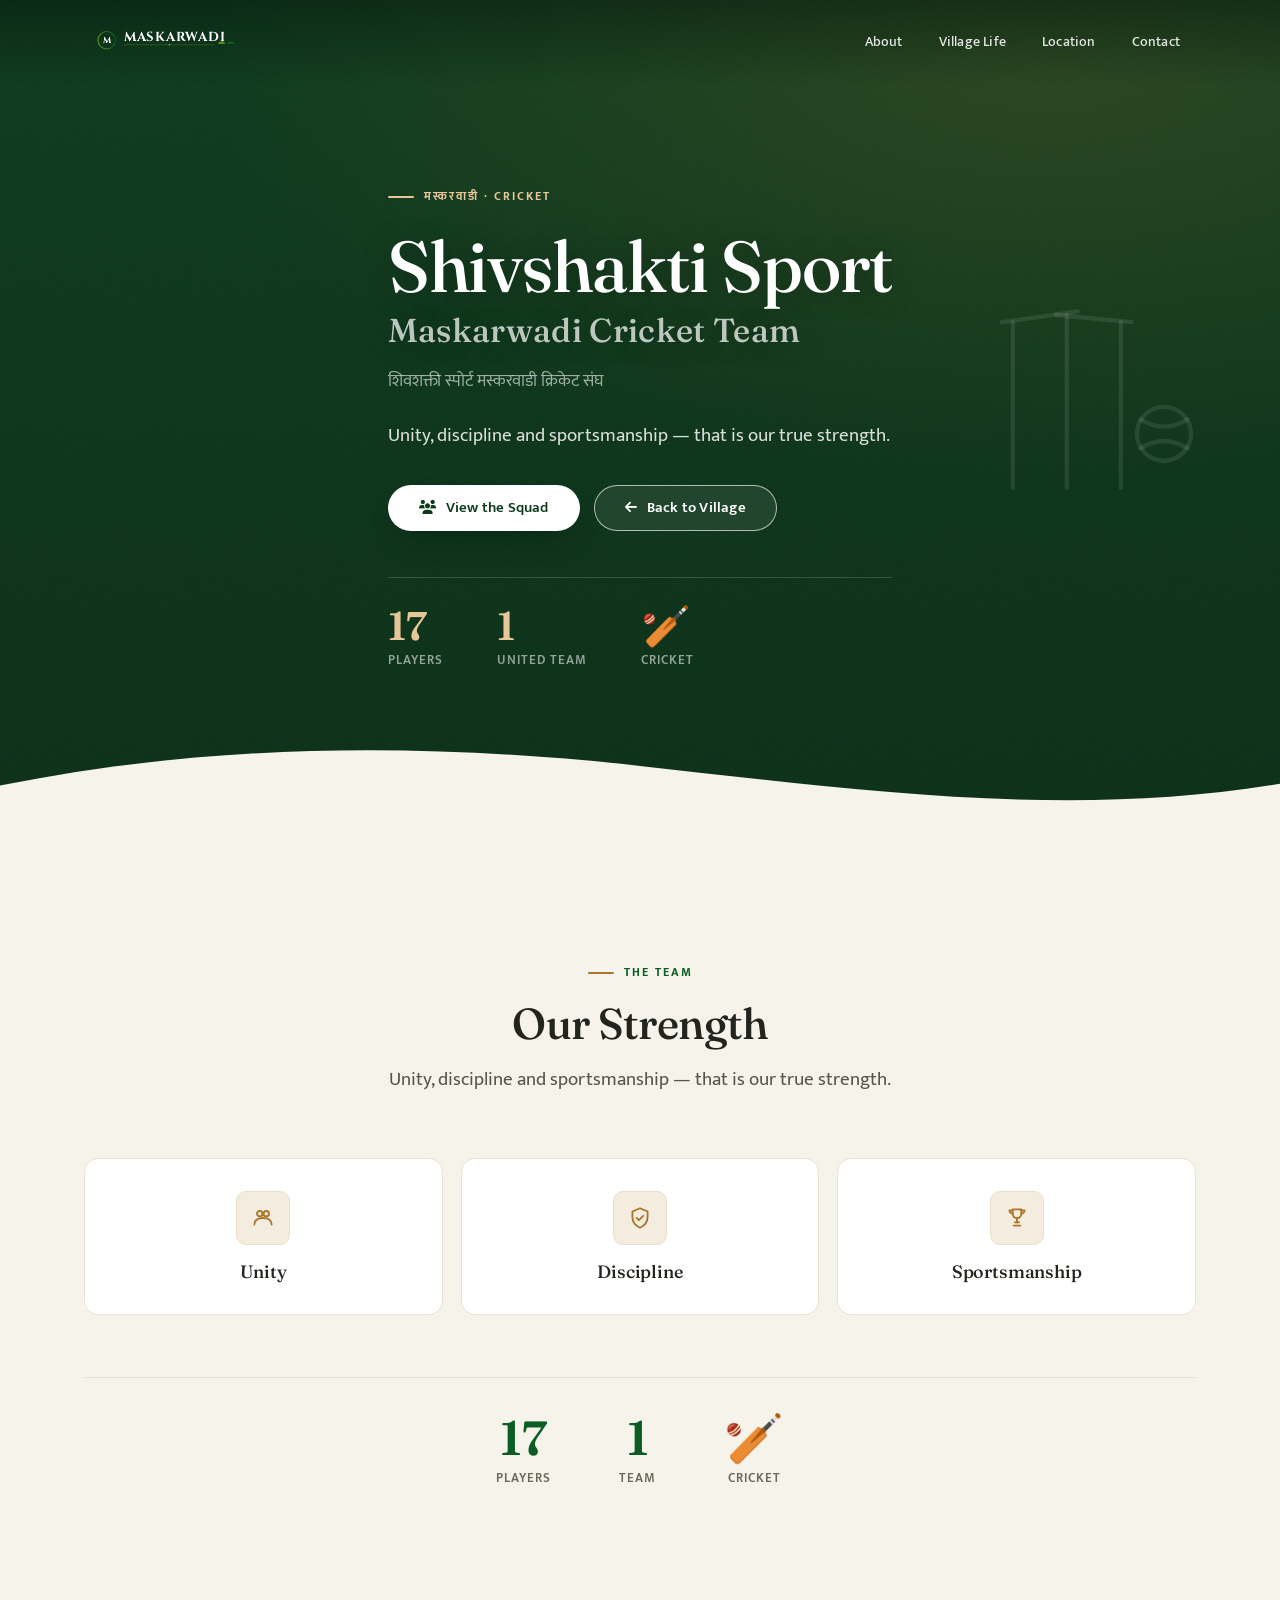
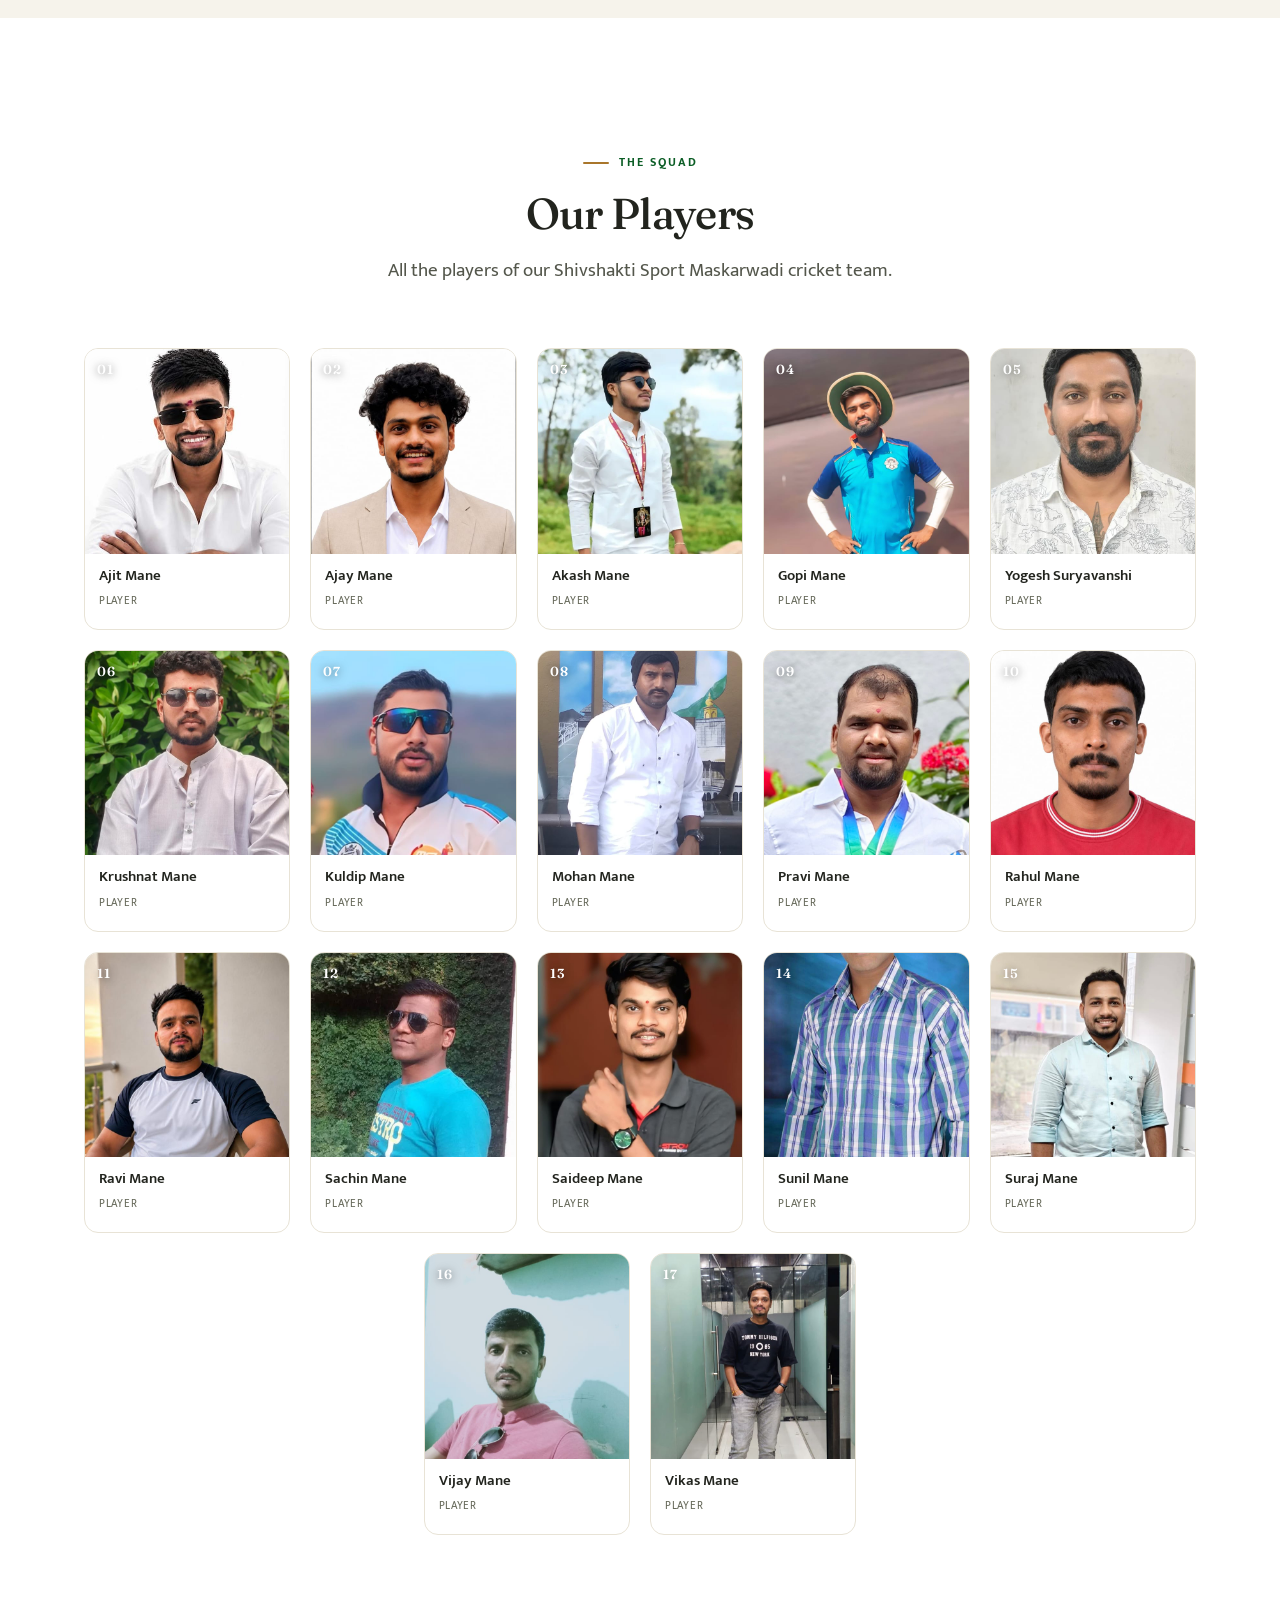
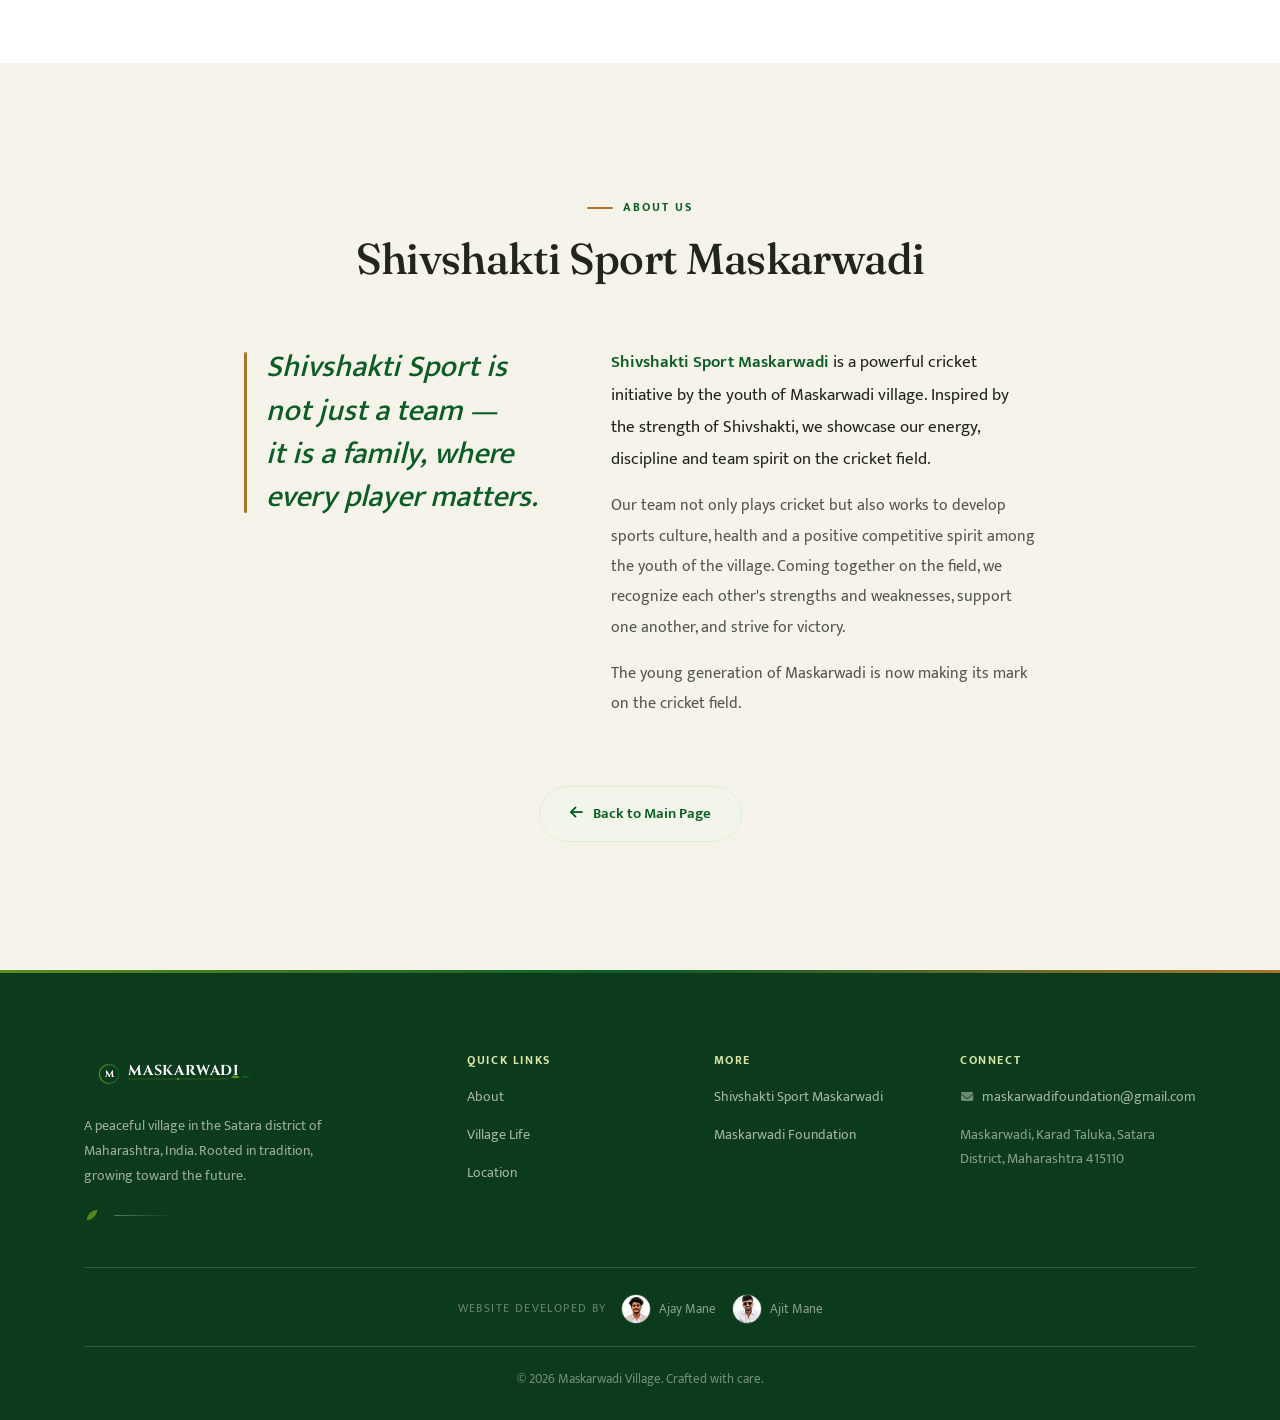
==== commit d264b007: "Add Google Search Console, GA4 and GTM to every page Site-wide integration across all three HTML pag" ====
--- a/shivshakti-sport/index.html
+++ b/shivshakti-sport/index.html
@@ -1,6 +1,18 @@
 <!DOCTYPE html>
 <html lang="en">
 <head>
+<!-- Google Tag Manager -->
+<script>(function(w,d,s,l,i){w[l]=w[l]||[];w[l].push({'gtm.start': new Date().getTime(),event:'gtm.js'});var f=d.getElementsByTagName(s)[0], j=d.createElement(s),dl=l!='dataLayer'?'&l='+l:'';j.async=true;j.src= 'https://www.googletagmanager.com/gtm.js?id='+i+dl;f.parentNode.insertBefore(j,f); })(window,document,'script','dataLayer','GTM-WPQVK494');</script>
+<!-- End Google Tag Manager -->
+<meta name="google-site-verification" content="3doN-mkCxyCsmPXk70UeICYNRXYFjPTJ4uiX2Zudsjc">
+<!-- Google tag (gtag.js) -->
+<script async src="https://www.googletagmanager.com/gtag/js?id=G-LP92ZX9S76"></script>
+<script>
+  window.dataLayer = window.dataLayer || [];
+  function gtag(){dataLayer.push(arguments);}
+  gtag('js', new Date());
+  gtag('config', 'G-LP92ZX9S76');
+</script>
   <meta charset="UTF-8">
   <meta name="viewport" content="width=device-width, initial-scale=1.0">
   <meta name="description" content="Shivshakti Sport Maskarwadi — the pride of Maskarwadi's cricket team. A symbol of sportsmanship, discipline and unity.">
@@ -25,6 +37,9 @@
   <meta name="twitter:image" content="https://maskarwadi.com/Images/og-image.jpg">
 </head>
 <body>
+<!-- Google Tag Manager (noscript) -->
+<noscript><iframe src="https://www.googletagmanager.com/ns.html?id=GTM-WPQVK494" height="0" width="0" style="display:none;visibility:hidden"></iframe></noscript>
+<!-- End Google Tag Manager (noscript) -->
 
   <a href="#main" class="skip-link">Skip to main content</a>
   <div class="scroll-progress" id="scrollProgress"></div>
--- a/village.css
+++ b/village.css
@@ -343,8 +343,9 @@
   background: var(--green-forest);
 }
 .hero-bg { position: absolute; inset: 0; z-index: 0; }
-.hero-bg video, .hero-bg img {
+.hero-bg img {
   width: 100%; height: 100%; object-fit: cover;
+  object-position: 62% 38%;
   will-change: transform;
 }
 .hero-overlay {
@@ -493,14 +494,12 @@
   box-shadow: var(--shadow-md);
   background: #EDF0DE;
 }
-.about-image-wrap img,
-.about-image-wrap .about-illustration {
+.about-image-wrap img {
   width: 100%; height: auto; display: block;
   aspect-ratio: 4 / 5; object-fit: cover;
   transition: transform var(--t-slow);
 }
-.about-media:hover .about-image-wrap img,
-.about-media:hover .about-image-wrap .about-illustration { transform: scale(1.03); }
+.about-media:hover .about-image-wrap img { transform: scale(1.03); }
 .about-image-tag {
   position: absolute; left: 16px; bottom: 16px; z-index: 2;
   padding: 8px 16px;
@@ -676,6 +675,52 @@
   box-shadow: var(--shadow-sm);
 }
 .location-map .map-pin .leaf { width: 12px; height: 12px; }
+
+/* ============================================================
+   9b. GALLERY — bento photo grid
+   ============================================================ */
+.gallery-grid {
+  display: grid;
+  grid-template-columns: repeat(4, 1fr);
+  grid-auto-rows: 170px;
+  grid-auto-flow: dense;
+  gap: 16px;
+}
+.gallery-item {
+  position: relative;
+  margin: 0;
+  border-radius: var(--r-md);
+  overflow: hidden;
+  box-shadow: var(--shadow-sm);
+  border: 1px solid var(--line);
+}
+.gallery-item img {
+  width: 100%; height: 100%; object-fit: cover; display: block;
+  transition: transform var(--t-slow);
+}
+.gallery-item:hover img { transform: scale(1.06); }
+.gallery-item figcaption {
+  position: absolute; inset: auto 0 0 0;
+  padding: 30px 14px 12px;
+  background: linear-gradient(180deg, transparent, rgba(10,46,22,0.85));
+  color: #fff;
+  font-size: 0.82rem; font-weight: 600;
+  line-height: 1.35;
+  text-wrap: pretty;
+}
+.gallery-item--featured { grid-column: span 2; grid-row: span 2; }
+.gallery-item--wide { grid-column: span 2; }
+.gallery-item--tall { grid-row: span 2; }
+
+@media (max-width: 900px) {
+  .gallery-grid { grid-template-columns: repeat(2, 1fr); grid-auto-rows: 200px; }
+  .gallery-item--featured,
+  .gallery-item--wide,
+  .gallery-item--tall { grid-column: span 1; grid-row: span 1; }
+}
+@media (max-width: 480px) {
+  .gallery-grid { grid-template-columns: 1fr; grid-auto-rows: 220px; }
+}
 
 /* ============================================================
    10. CTA
@@ -853,10 +898,11 @@
   }
   .nav-links a::after { display: none; }
   body.nav-open .nav-links a { opacity: 1; transform: none; transition: opacity var(--t), transform var(--t); }
-  body.nav-open .nav-links a:nth-child(1) { transition-delay: 0.10s; }
-  body.nav-open .nav-links a:nth-child(2) { transition-delay: 0.16s; }
-  body.nav-open .nav-links a:nth-child(3) { transition-delay: 0.22s; }
-  body.nav-open .nav-links a:nth-child(4) { transition-delay: 0.28s; }
+  body.nav-open .nav-links li:nth-child(1) a { transition-delay: 0.10s; }
+  body.nav-open .nav-links li:nth-child(2) a { transition-delay: 0.16s; }
+  body.nav-open .nav-links li:nth-child(3) a { transition-delay: 0.22s; }
+  body.nav-open .nav-links li:nth-child(4) a { transition-delay: 0.28s; }
+  body.nav-open .nav-links li:nth-child(5) a { transition-delay: 0.34s; }
   .nav-links::after {
     content: ''; position: absolute; left: 50%; bottom: 40px;
     width: 40px; height: 1px; background: rgba(255,255,255,0.25);
@@ -921,7 +967,8 @@
     transition-duration: 0.001ms !important;
   }
   .reveal, .reveal-left, .reveal-right, .reveal-scale { opacity: 1 !important; transform: none !important; }
-  .hero-bg video, .hero-bg img { transform: none !important; }
+  .hero-bg img { transform: none !important; }
   .feature-card:hover, .about-media:hover .about-image-wrap img,
+  .gallery-item:hover img,
   .footer ul li a:hover, .btn:hover { transform: none; }
 }
--- a/shivshakti-sport/sport.css
+++ b/shivshakti-sport/sport.css
@@ -203,12 +203,17 @@
    SQUAD ROSTER
    ============================================================ */
 .sp-roster {
-  display: grid;
-  grid-template-columns: repeat(auto-fill, minmax(180px, 1fr));
-  gap: 20px;
+  --cols: 5;
+  --rgap: 20px;
+  display: flex;
+  flex-wrap: wrap;
+  justify-content: center;
+  gap: var(--rgap);
   counter-reset: player;
 }
 .sp-player {
+  flex: 0 0 auto;
+  width: calc((100% - (var(--cols) - 1) * var(--rgap)) / var(--cols));
   position: relative;
   background: var(--paper);
   border: 1px solid var(--line);
@@ -308,16 +313,17 @@
 @media (max-width: 900px) {
   .sp-about { grid-template-columns: 1fr; gap: 26px; }
   .sp-motif { opacity: 0.55; right: -18%; }
+  .sp-roster { --cols: 4; }
 }
 @media (max-width: 700px) {
   .sp-values { grid-template-columns: 1fr; max-width: 420px; margin-inline: auto; }
-  .sp-roster { grid-template-columns: repeat(3, 1fr); gap: 14px; }
+  .sp-roster { --cols: 3; --rgap: 14px; }
 }
 @media (max-width: 460px) {
   .sp-hero { min-height: auto; }
   .sp-hero-actions { width: 100%; }
   .sp-hero-actions .btn { width: 100%; }
-  .sp-roster { grid-template-columns: repeat(2, 1fr); gap: 12px; }
+  .sp-roster { --cols: 2; --rgap: 12px; }
   .sp-player-body { padding: 11px 11px 13px; }
   .sp-player-body h3 { font-size: 0.85rem; }
 }
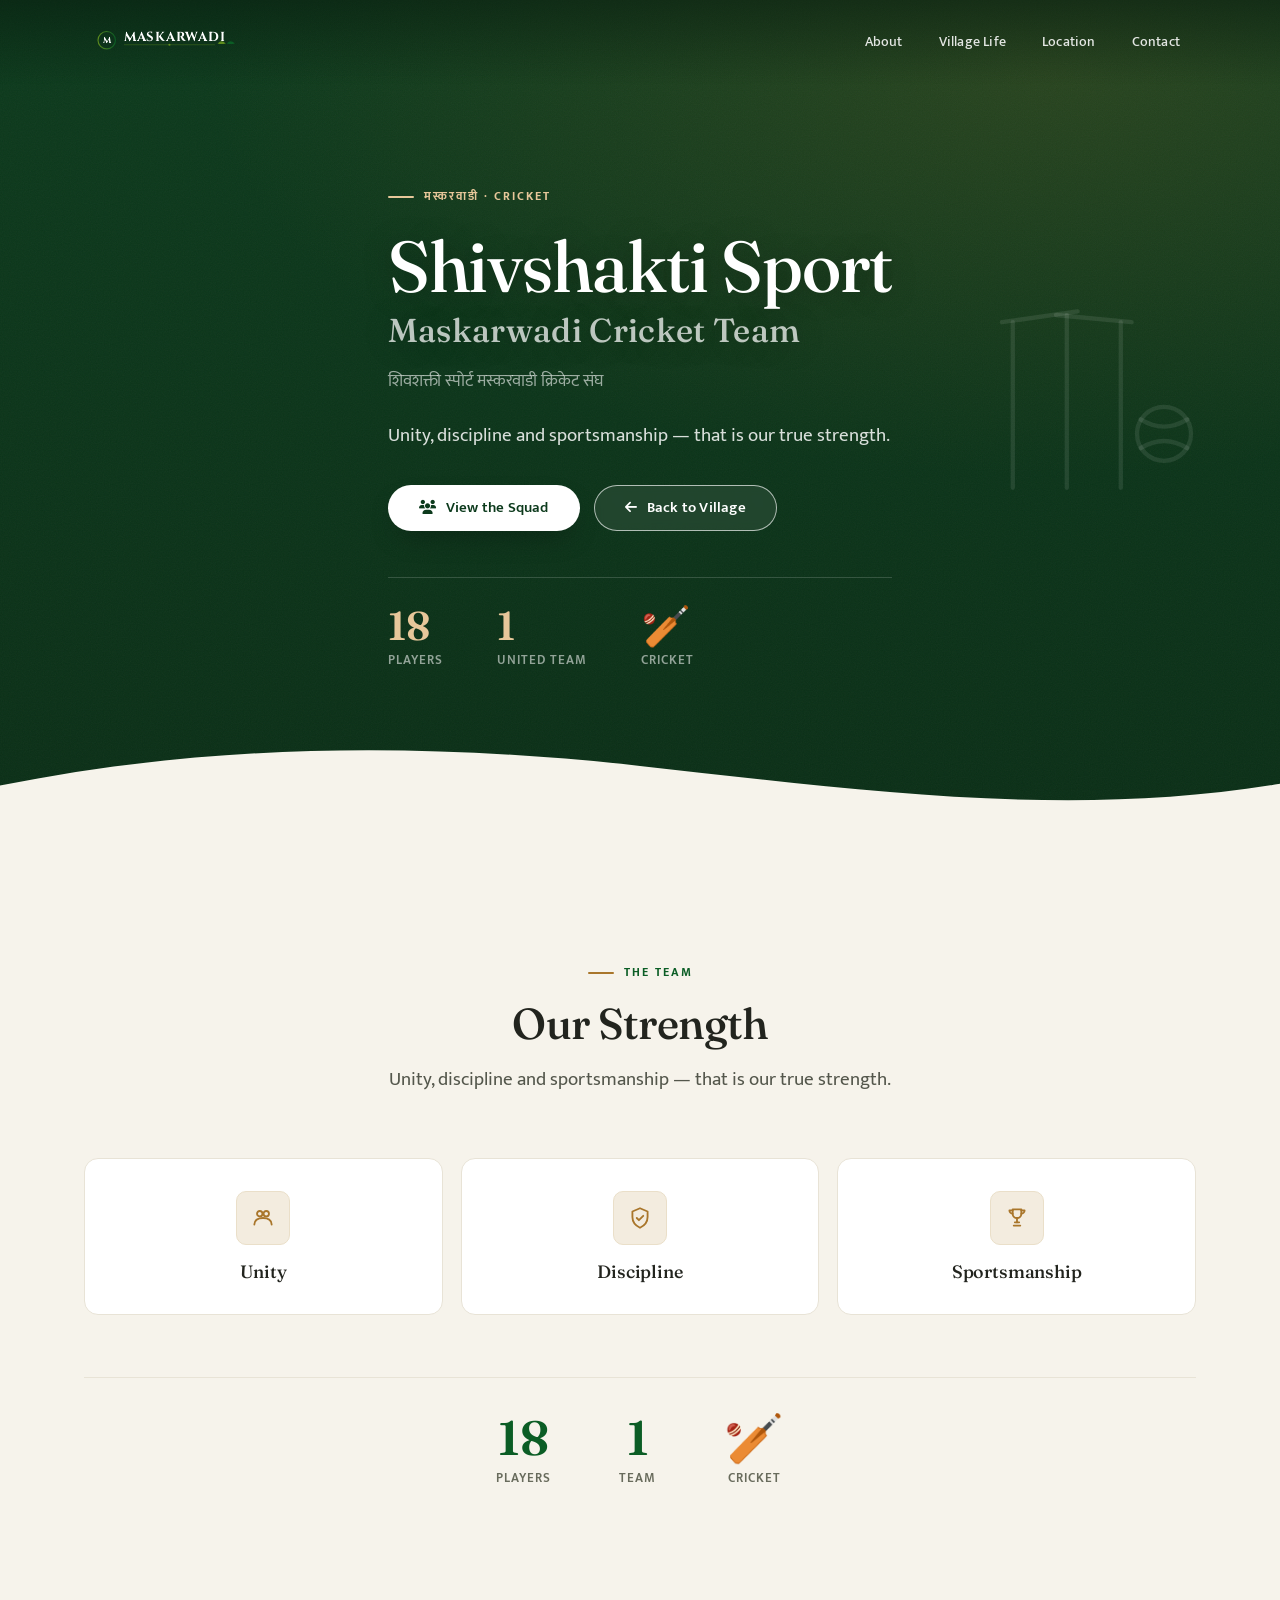
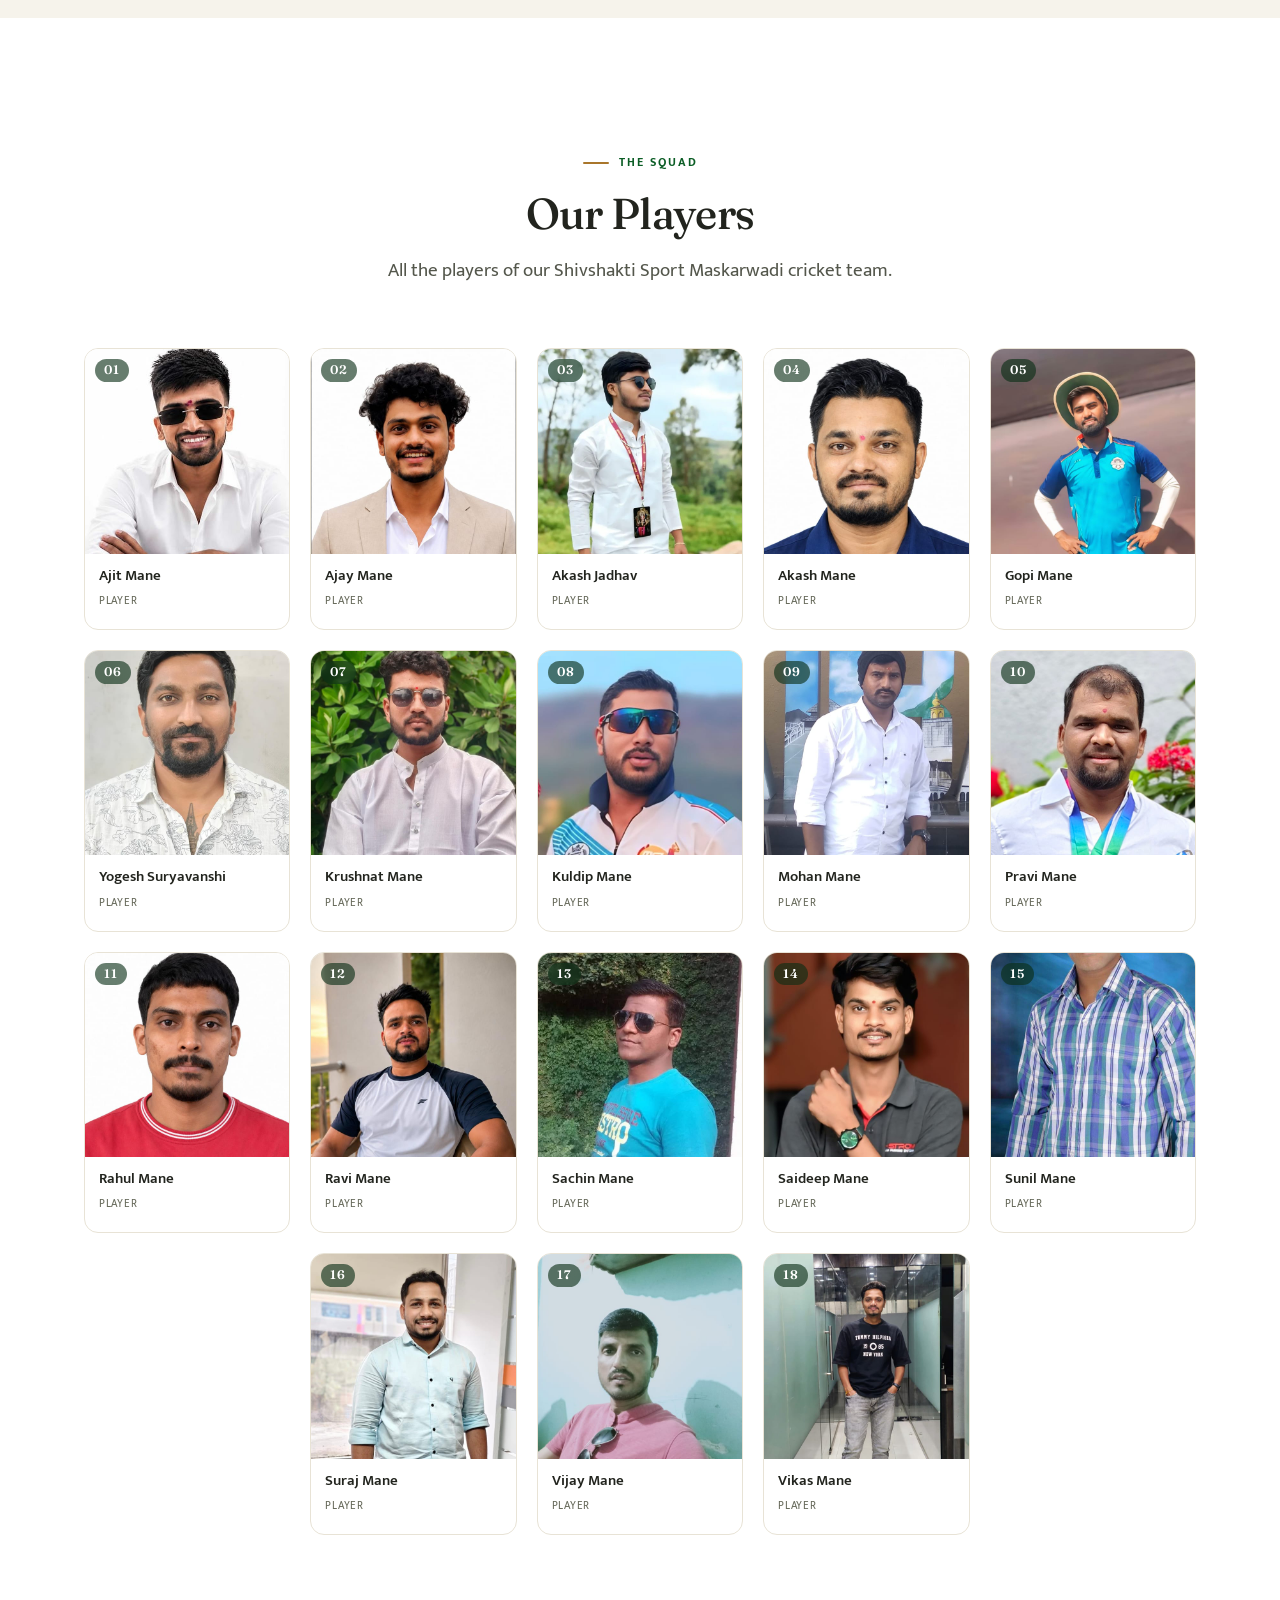
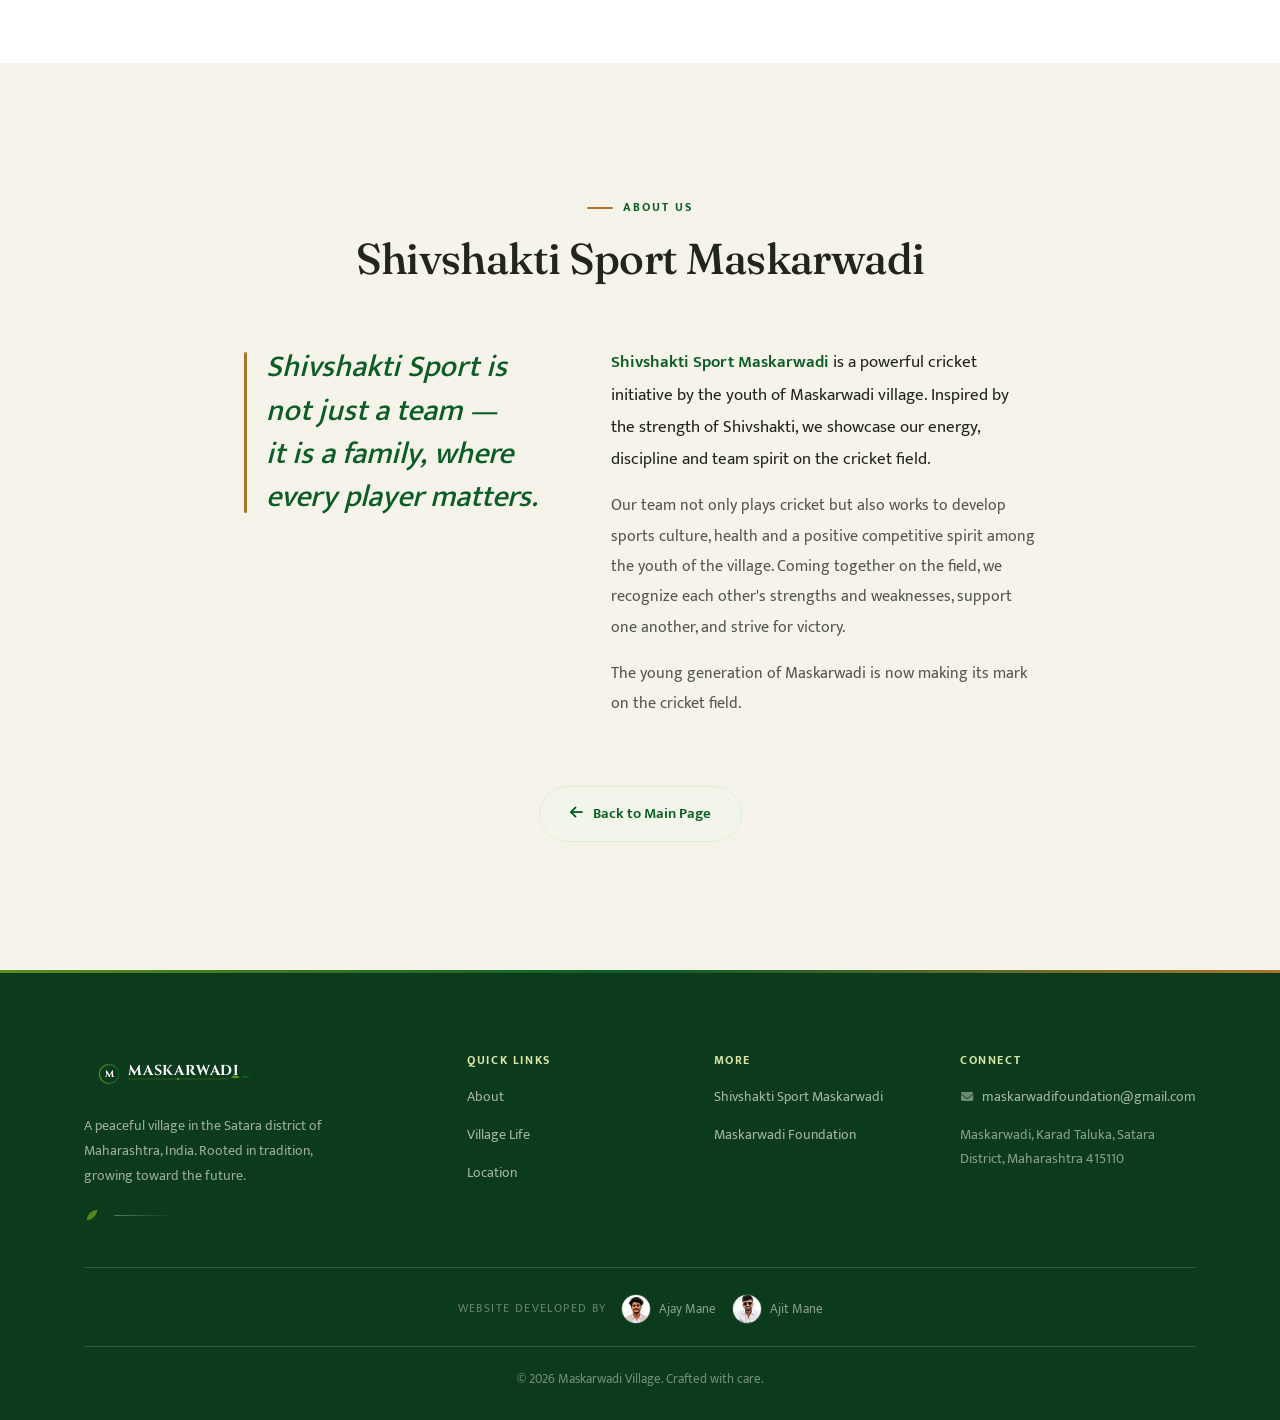
==== commit 2db594db: "Add Akash Mane to the squad; relabel the existing Akash as Akash Jadhav The player already shown as " ====
--- a/shivshakti-sport/index.html
+++ b/shivshakti-sport/index.html
@@ -106,7 +106,7 @@
           <a href="/" class="btn btn-ghost"><i class="fas fa-arrow-left" aria-hidden="true"></i> Back to Village</a>
         </div>
         <ul class="sp-hero-stats">
-          <li><b data-count="17">17</b><span>Players</span></li>
+          <li><b data-count="18">18</b><span>Players</span></li>
           <li><b data-count="1">1</b><span>United Team</span></li>
           <li><b aria-hidden="true">&#127951;</b><span>Cricket</span></li>
         </ul>
@@ -159,7 +159,7 @@
       </div>
 
       <div class="sp-strength-stats reveal">
-        <div><b>17</b><span>Players</span></div>
+        <div><b>18</b><span>Players</span></div>
         <div><b>1</b><span>Team</span></div>
         <div><b aria-hidden="true">&#127951;</b><span>Cricket</span></div>
       </div>
@@ -178,7 +178,8 @@
       <div class="sp-roster reveal">
         <figure class="sp-player"><div class="sp-player-photo"><img src="/Images/ajit-mane.jpg" alt="Ajit Mane" width="640" height="640" loading="lazy"></div><figcaption class="sp-player-body"><h3>Ajit Mane</h3><span>Player</span></figcaption></figure>
         <figure class="sp-player"><div class="sp-player-photo"><img src="/Images/Ajay Mane.jpeg" alt="Ajay Mane" width="640" height="640" loading="lazy"></div><figcaption class="sp-player-body"><h3>Ajay Mane</h3><span>Player</span></figcaption></figure>
-        <figure class="sp-player"><div class="sp-player-photo"><img src="/Images/Akash.jpeg" alt="Akash Mane" width="640" height="640" loading="lazy"></div><figcaption class="sp-player-body"><h3>Akash Mane</h3><span>Player</span></figcaption></figure>
+        <figure class="sp-player"><div class="sp-player-photo"><img src="/Images/akash-jadhav.jpg" alt="Akash Jadhav" width="640" height="640" loading="lazy"></div><figcaption class="sp-player-body"><h3>Akash Jadhav</h3><span>Player</span></figcaption></figure>
+        <figure class="sp-player"><div class="sp-player-photo"><img src="/Images/akash-mane.jpg" alt="Akash Mane" width="640" height="640" loading="lazy"></div><figcaption class="sp-player-body"><h3>Akash Mane</h3><span>Player</span></figcaption></figure>
         <figure class="sp-player"><div class="sp-player-photo"><img src="/Images/Gopi.jpeg" alt="Gopi Mane" width="640" height="640" loading="lazy"></div><figcaption class="sp-player-body"><h3>Gopi Mane</h3><span>Player</span></figcaption></figure>
         <figure class="sp-player"><div class="sp-player-photo"><img src="/Images/Yogesh.jpeg" alt="Yogesh Suryavanshi" width="640" height="640" loading="lazy"></div><figcaption class="sp-player-body"><h3>Yogesh Suryavanshi</h3><span>Player</span></figcaption></figure>
         <figure class="sp-player"><div class="sp-player-photo"><img src="/Images/Krushnat.jpeg" alt="Krushnat Mane" width="640" height="640" loading="lazy"></div><figcaption class="sp-player-body"><h3>Krushnat Mane</h3><span>Player</span></figcaption></figure>
--- a/shivshakti-sport/sport.css
+++ b/shivshakti-sport/sport.css
@@ -244,11 +244,14 @@
 .sp-player-photo::before {
   counter-increment: player;
   content: counter(player, decimal-leading-zero);
-  position: absolute; top: 9px; left: 12px; z-index: 1;
+  position: absolute; top: 10px; left: 10px; z-index: 1;
+  padding: 2px 9px;
   font-family: var(--font-display); font-weight: 600;
-  font-size: 0.82rem; letter-spacing: 1px;
+  font-size: 0.78rem; line-height: 1.5; letter-spacing: 1px;
   color: #fff;
-  text-shadow: 0 1px 8px rgba(0,0,0,0.55);
+  background: rgba(10,46,22,0.62);
+  backdrop-filter: blur(4px); -webkit-backdrop-filter: blur(4px);
+  border-radius: var(--r-pill);
 }
 
 .sp-player-body { padding: 13px 14px 15px; }
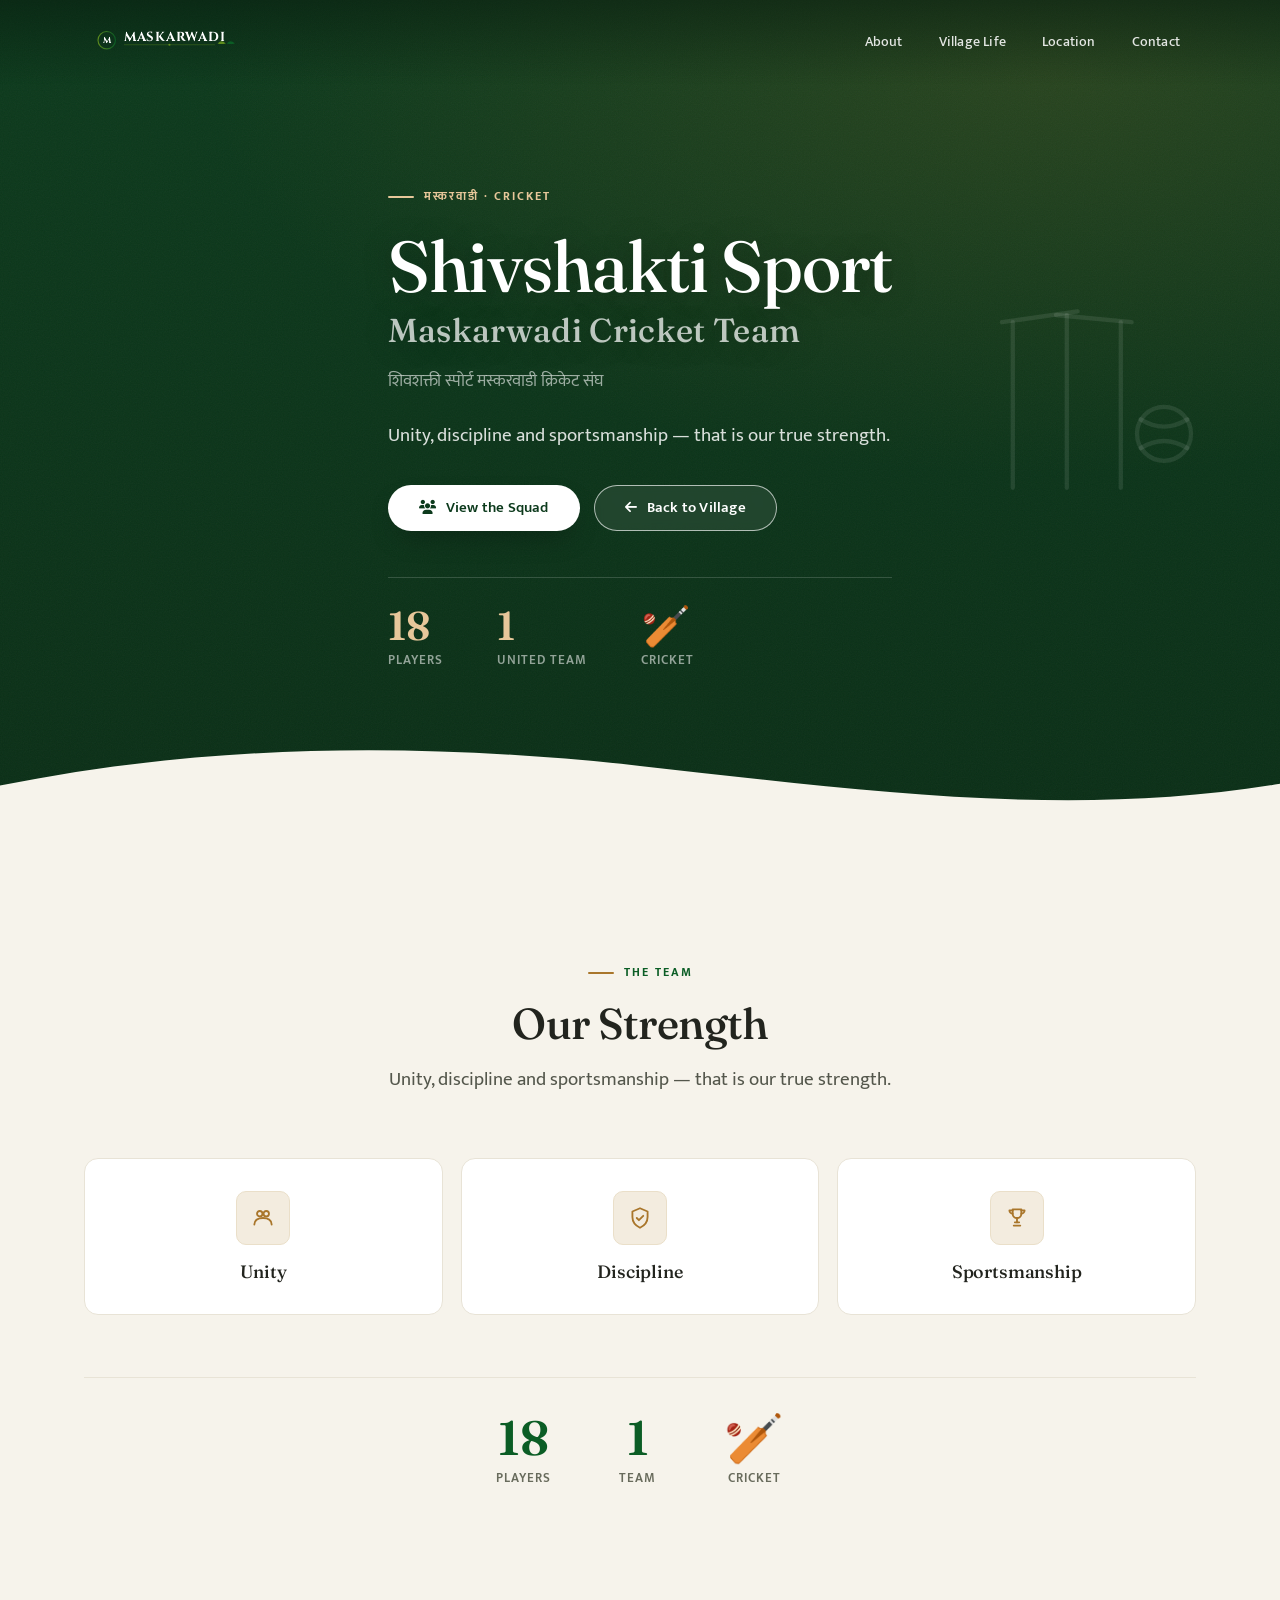
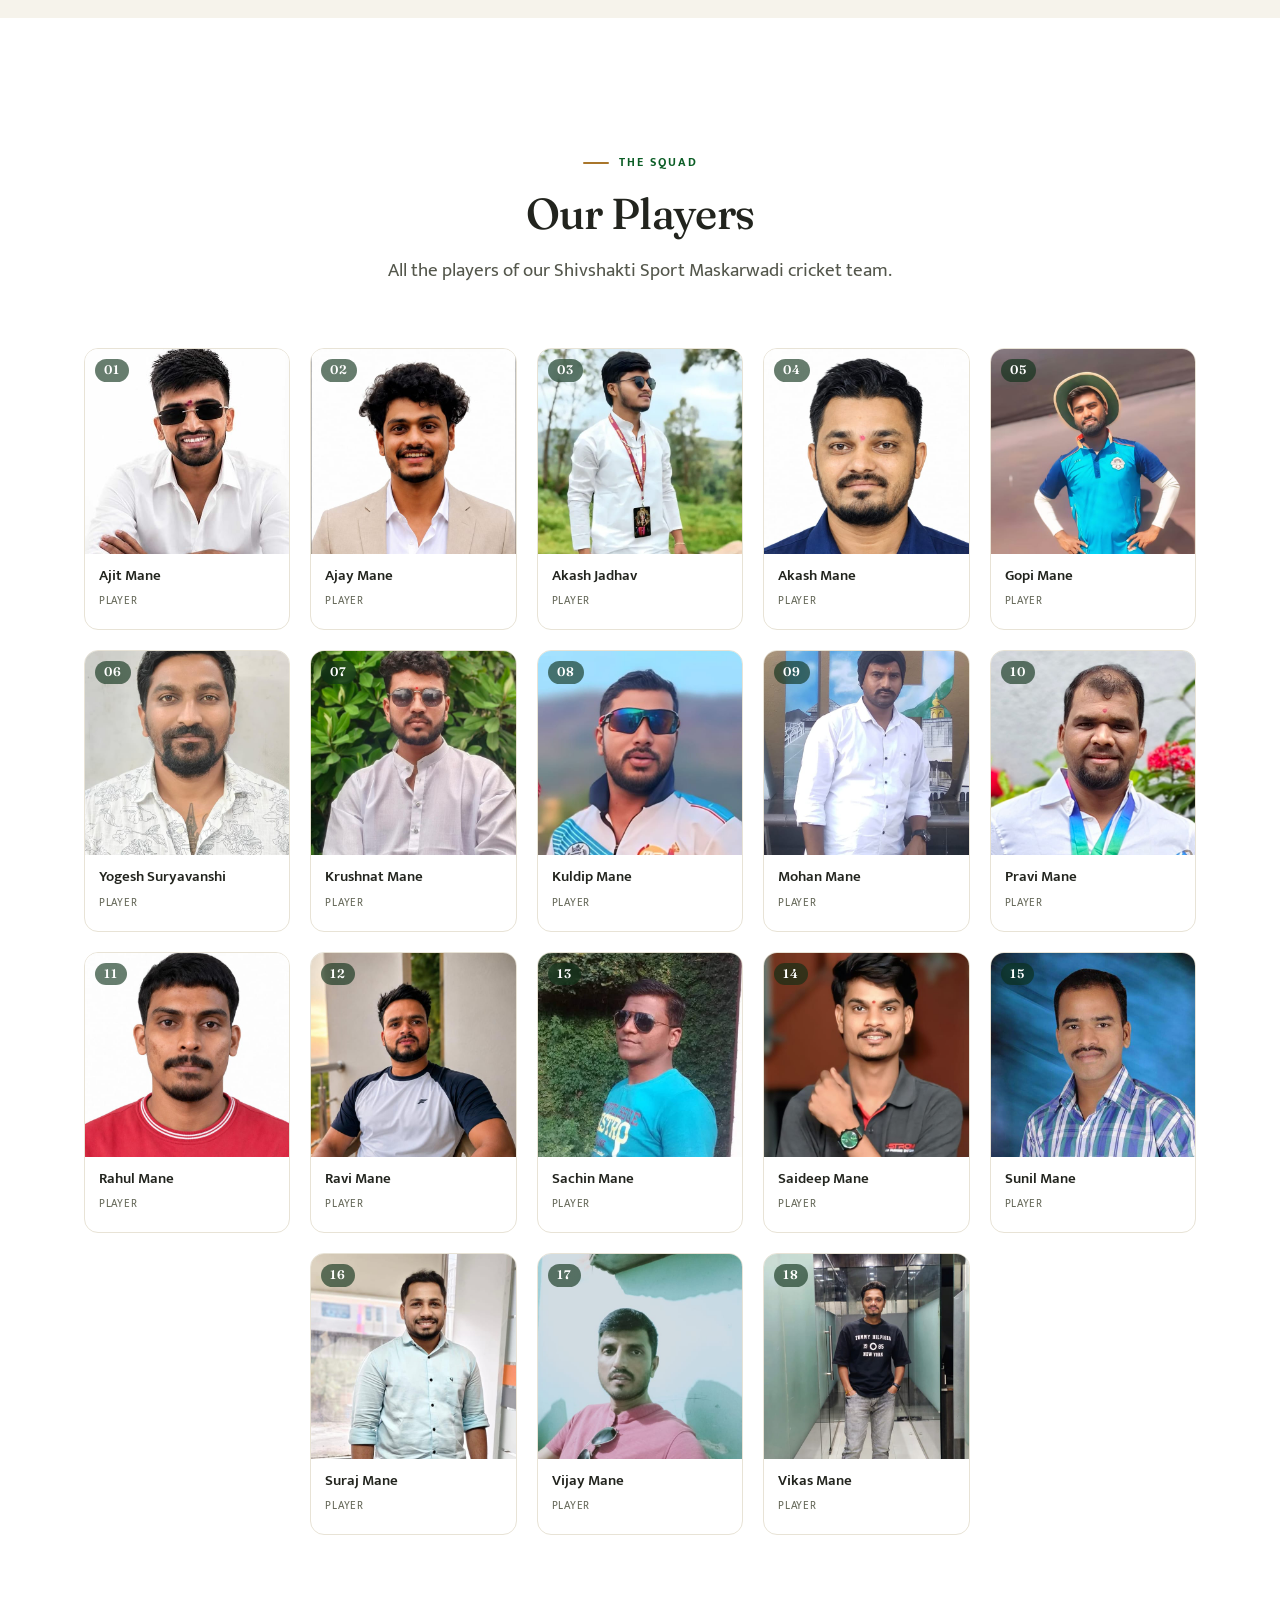
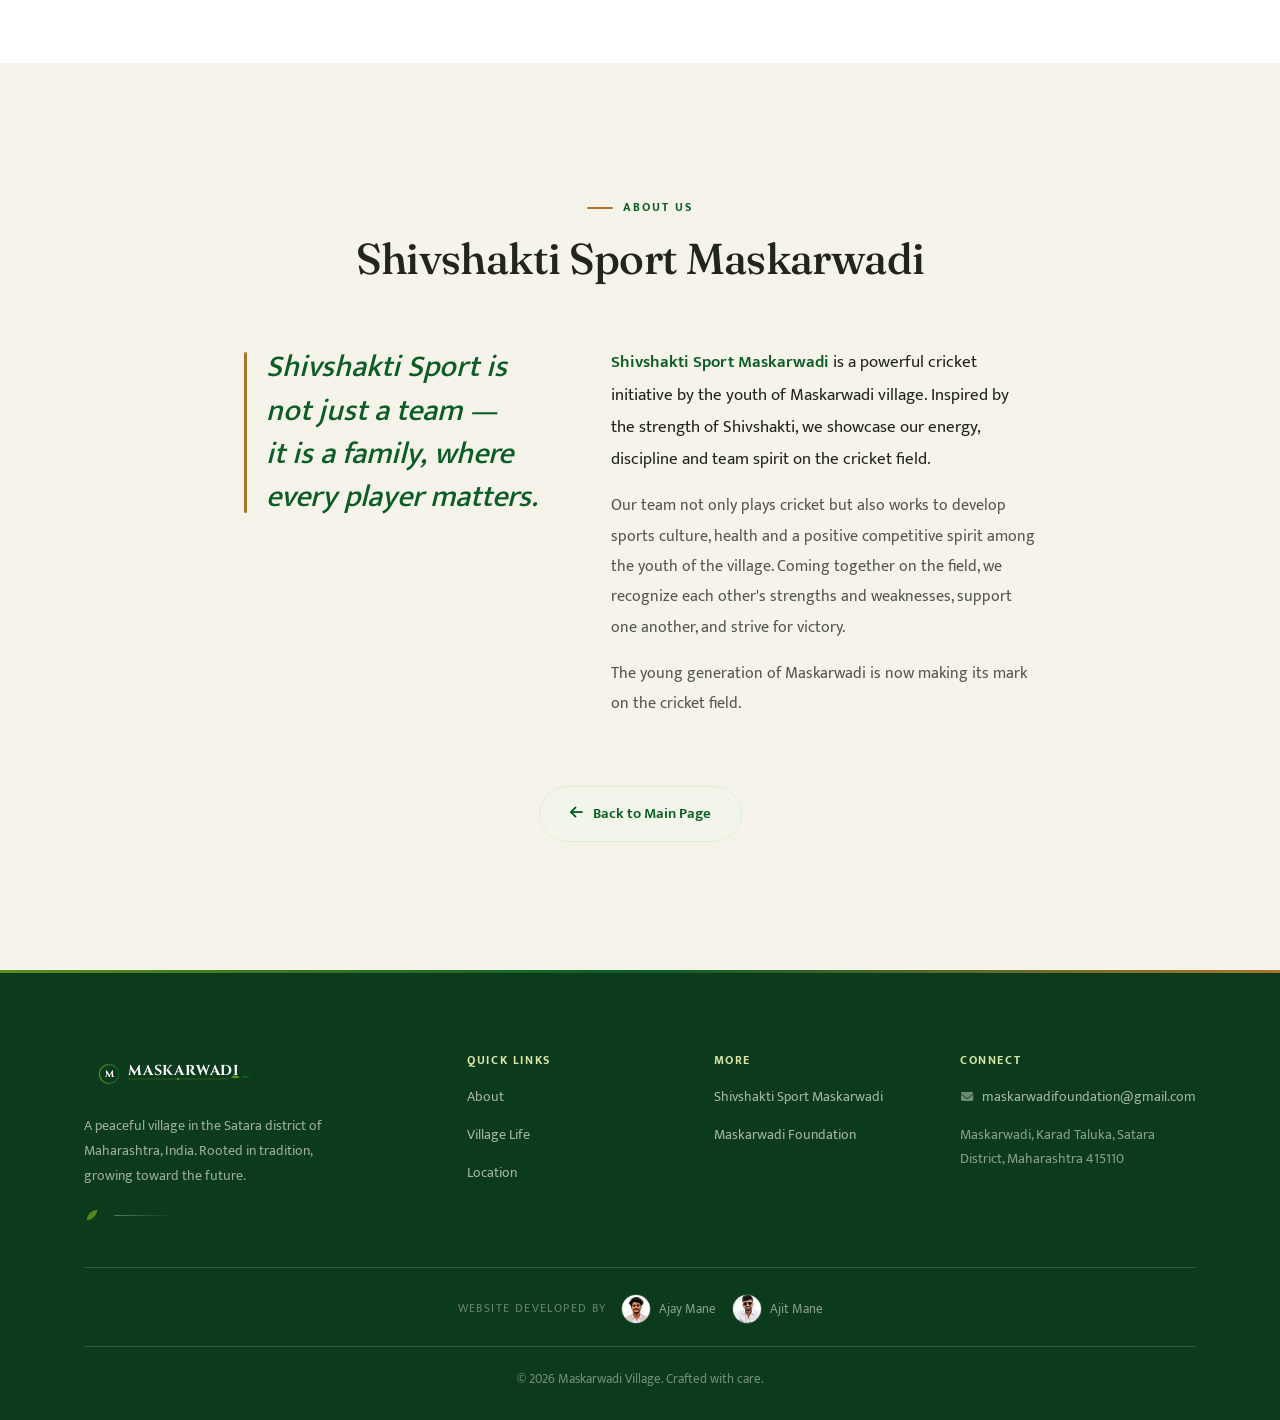
==== commit a05c063d: "Fix Sunil Mane's squad photo: face was cropped out The 640x640 thumbnail was produced with an automa" ====
--- a/shivshakti-sport/index.html
+++ b/shivshakti-sport/index.html
@@ -190,7 +190,7 @@
         <figure class="sp-player"><div class="sp-player-photo"><img src="/Images/Ravi.jpeg" alt="Ravi Mane" width="640" height="640" loading="lazy"></div><figcaption class="sp-player-body"><h3>Ravi Mane</h3><span>Player</span></figcaption></figure>
         <figure class="sp-player"><div class="sp-player-photo"><img src="/Images/Sachin.jpeg" alt="Sachin Mane" width="640" height="640" loading="lazy"></div><figcaption class="sp-player-body"><h3>Sachin Mane</h3><span>Player</span></figcaption></figure>
         <figure class="sp-player"><div class="sp-player-photo"><img src="/Images/Saideep mane.jpeg" alt="Saideep Mane" width="640" height="640" loading="lazy"></div><figcaption class="sp-player-body"><h3>Saideep Mane</h3><span>Player</span></figcaption></figure>
-        <figure class="sp-player"><div class="sp-player-photo"><img src="/Images/Sunil Mane.jpeg" alt="Sunil Mane" width="640" height="640" loading="lazy"></div><figcaption class="sp-player-body"><h3>Sunil Mane</h3><span>Player</span></figcaption></figure>
+        <figure class="sp-player"><div class="sp-player-photo"><img src="/Images/sunil-mane.jpg" alt="Sunil Mane" width="640" height="640" loading="lazy"></div><figcaption class="sp-player-body"><h3>Sunil Mane</h3><span>Player</span></figcaption></figure>
         <figure class="sp-player"><div class="sp-player-photo"><img src="/Images/Suraj.jpeg" alt="Suraj Mane" width="640" height="640" loading="lazy"></div><figcaption class="sp-player-body"><h3>Suraj Mane</h3><span>Player</span></figcaption></figure>
         <figure class="sp-player"><div class="sp-player-photo"><img src="/Images/Vijay mane.jpeg" alt="Vijay Mane" width="640" height="640" loading="lazy"></div><figcaption class="sp-player-body"><h3>Vijay Mane</h3><span>Player</span></figcaption></figure>
         <figure class="sp-player"><div class="sp-player-photo"><img src="/Images/Vikas Mane.jpeg" alt="Vikas Mane" width="640" height="640" loading="lazy"></div><figcaption class="sp-player-body"><h3>Vikas Mane</h3><span>Player</span></figcaption></figure>
